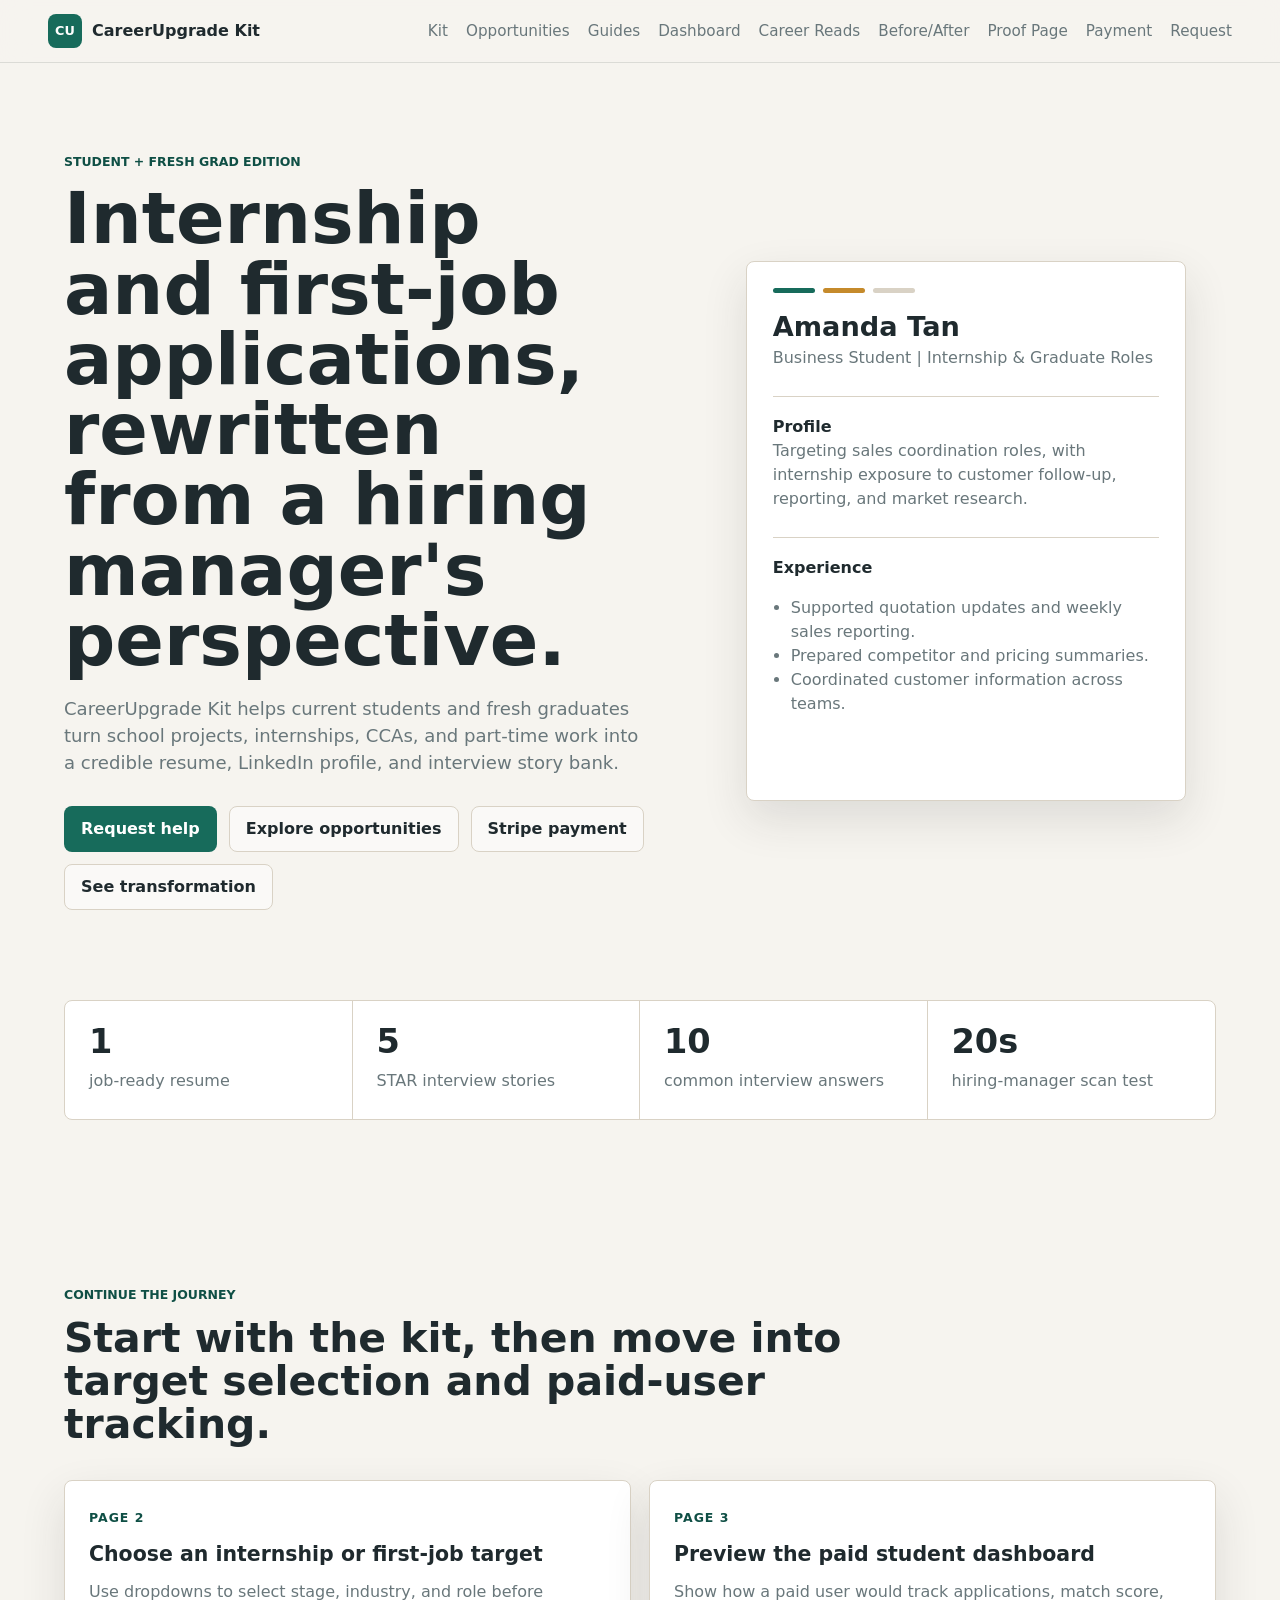
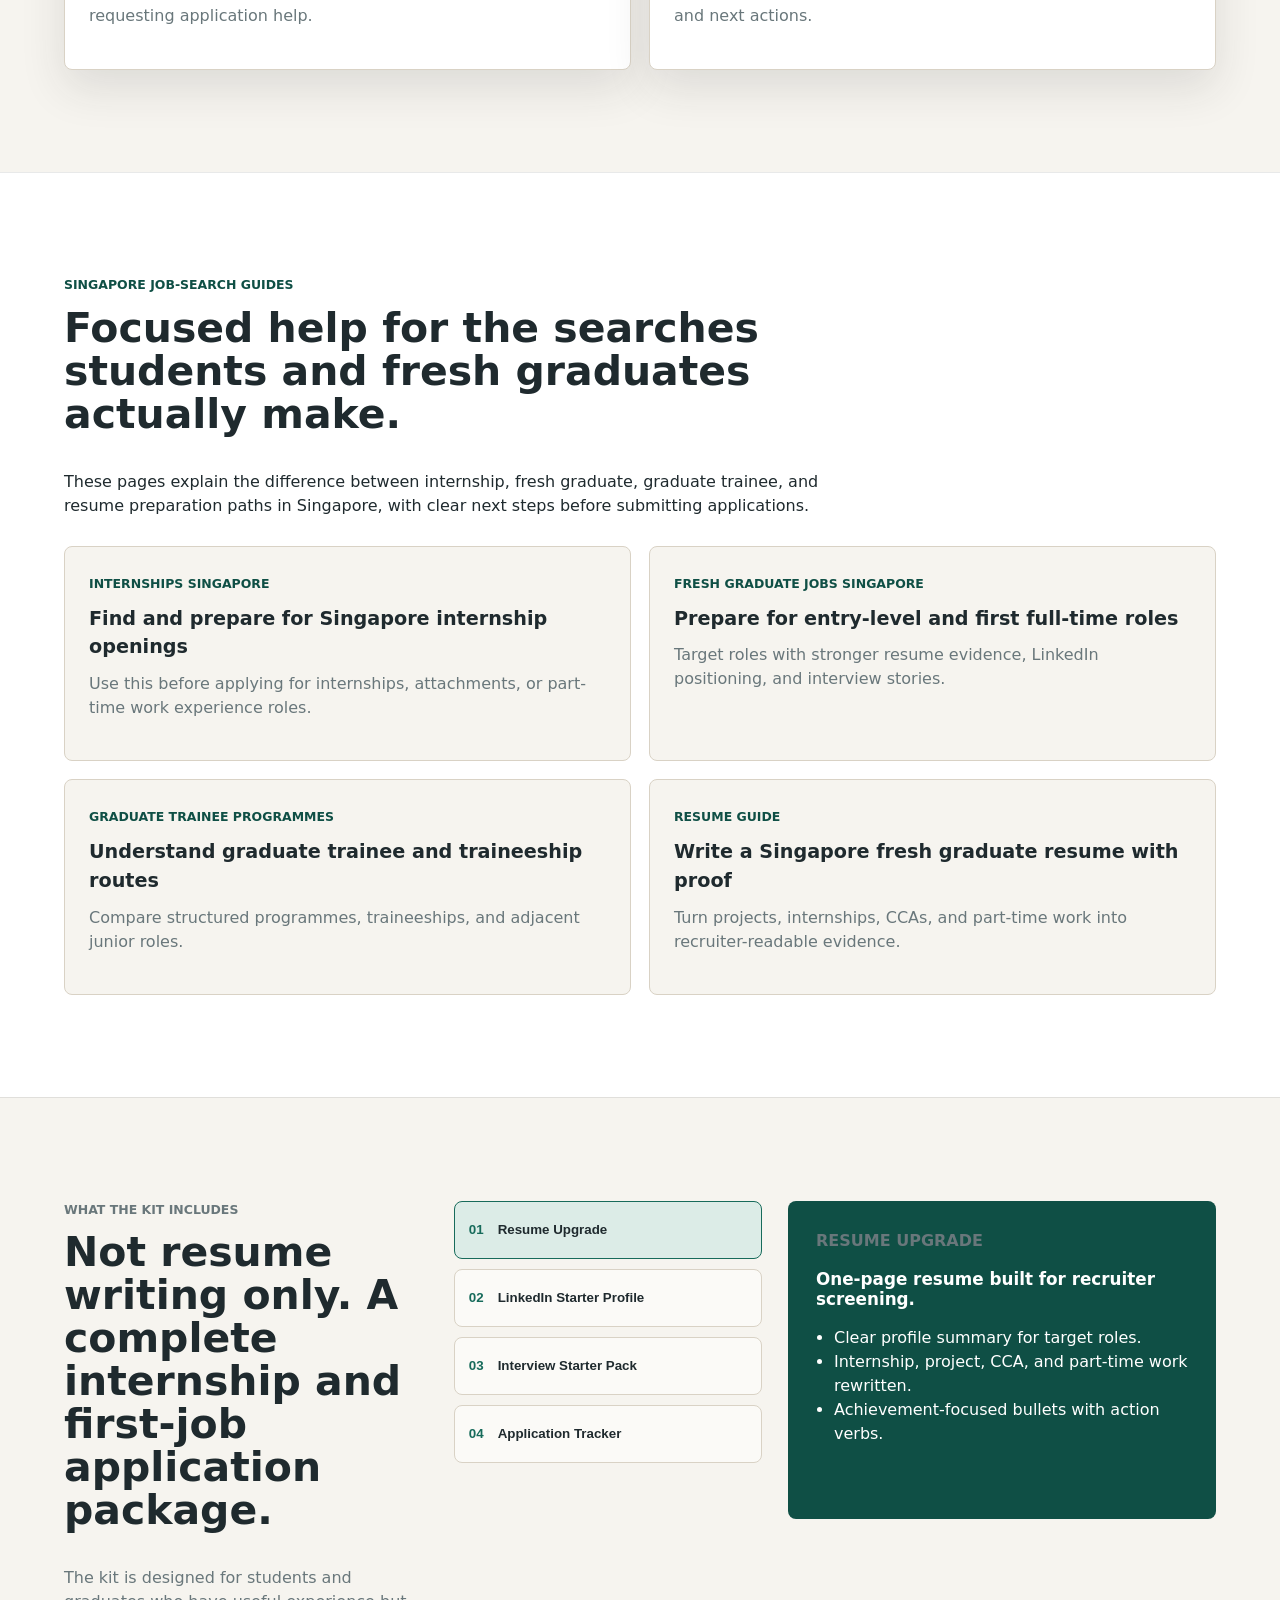
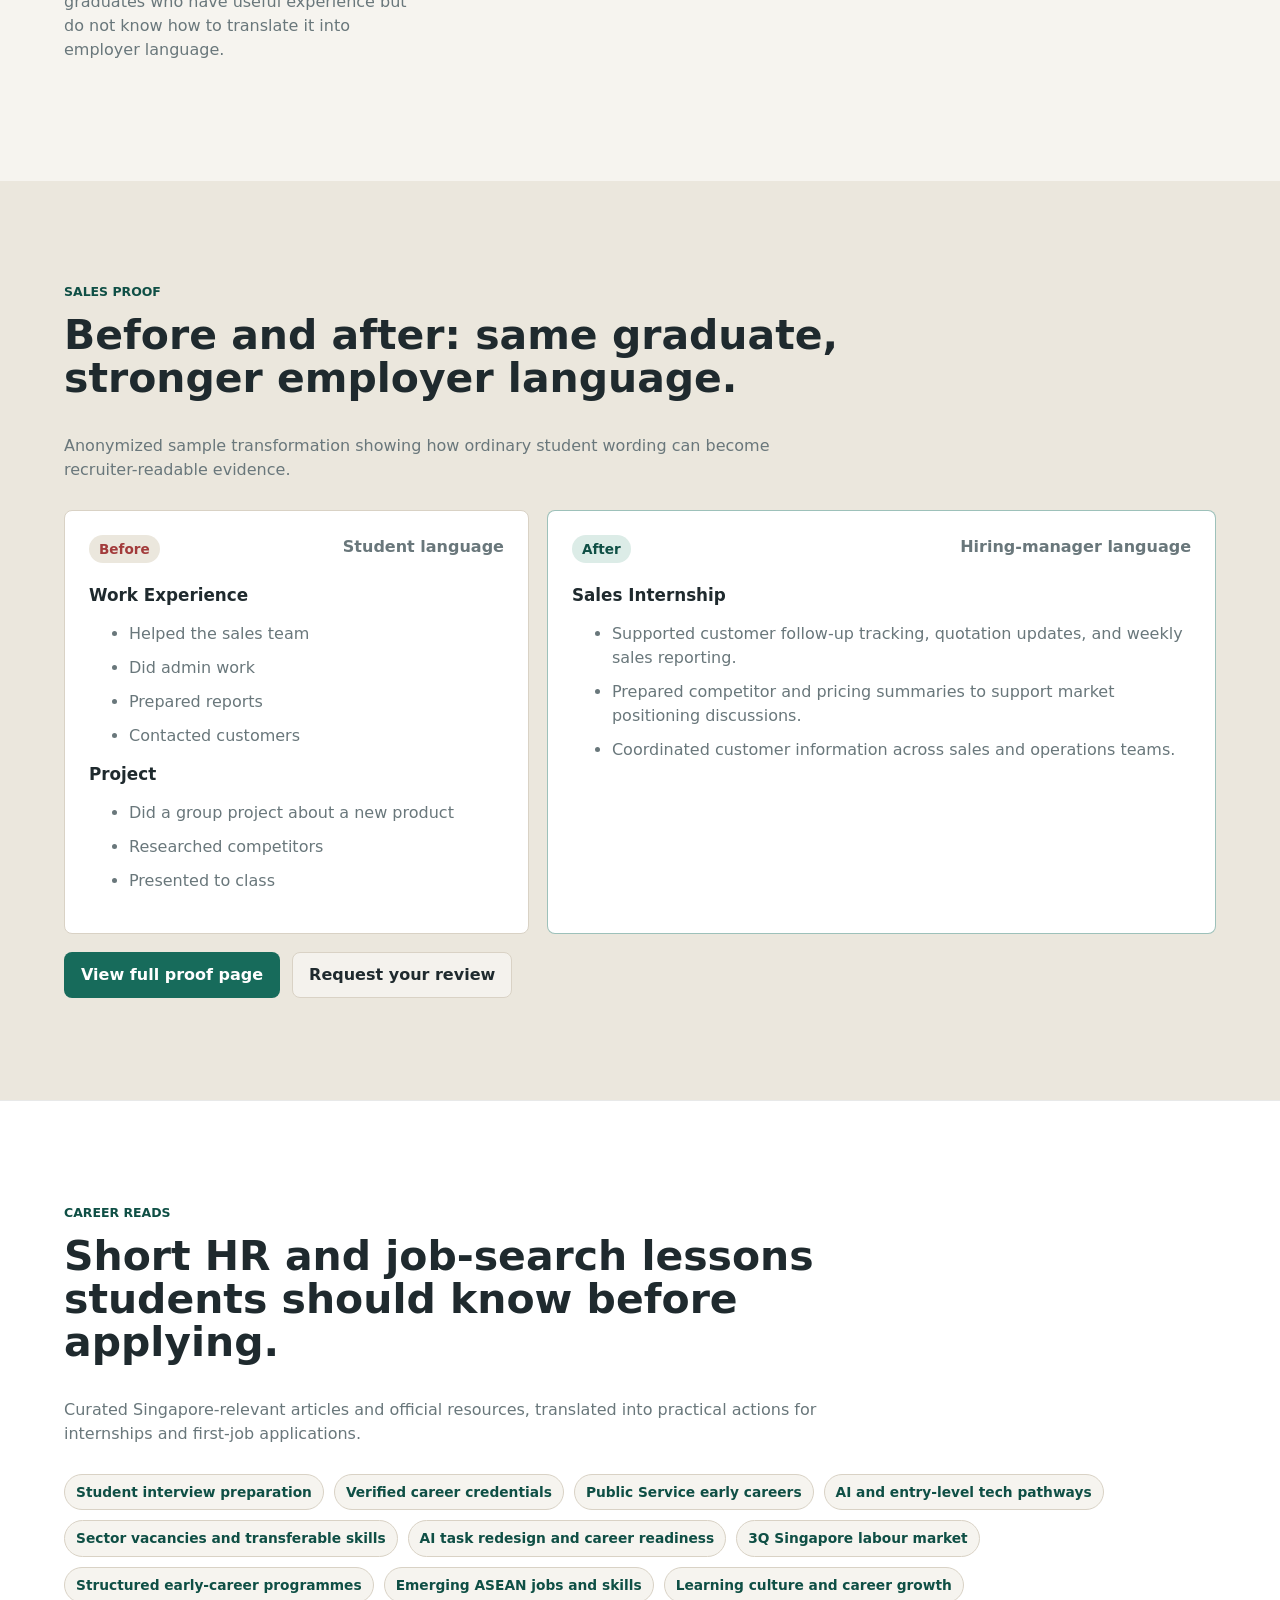
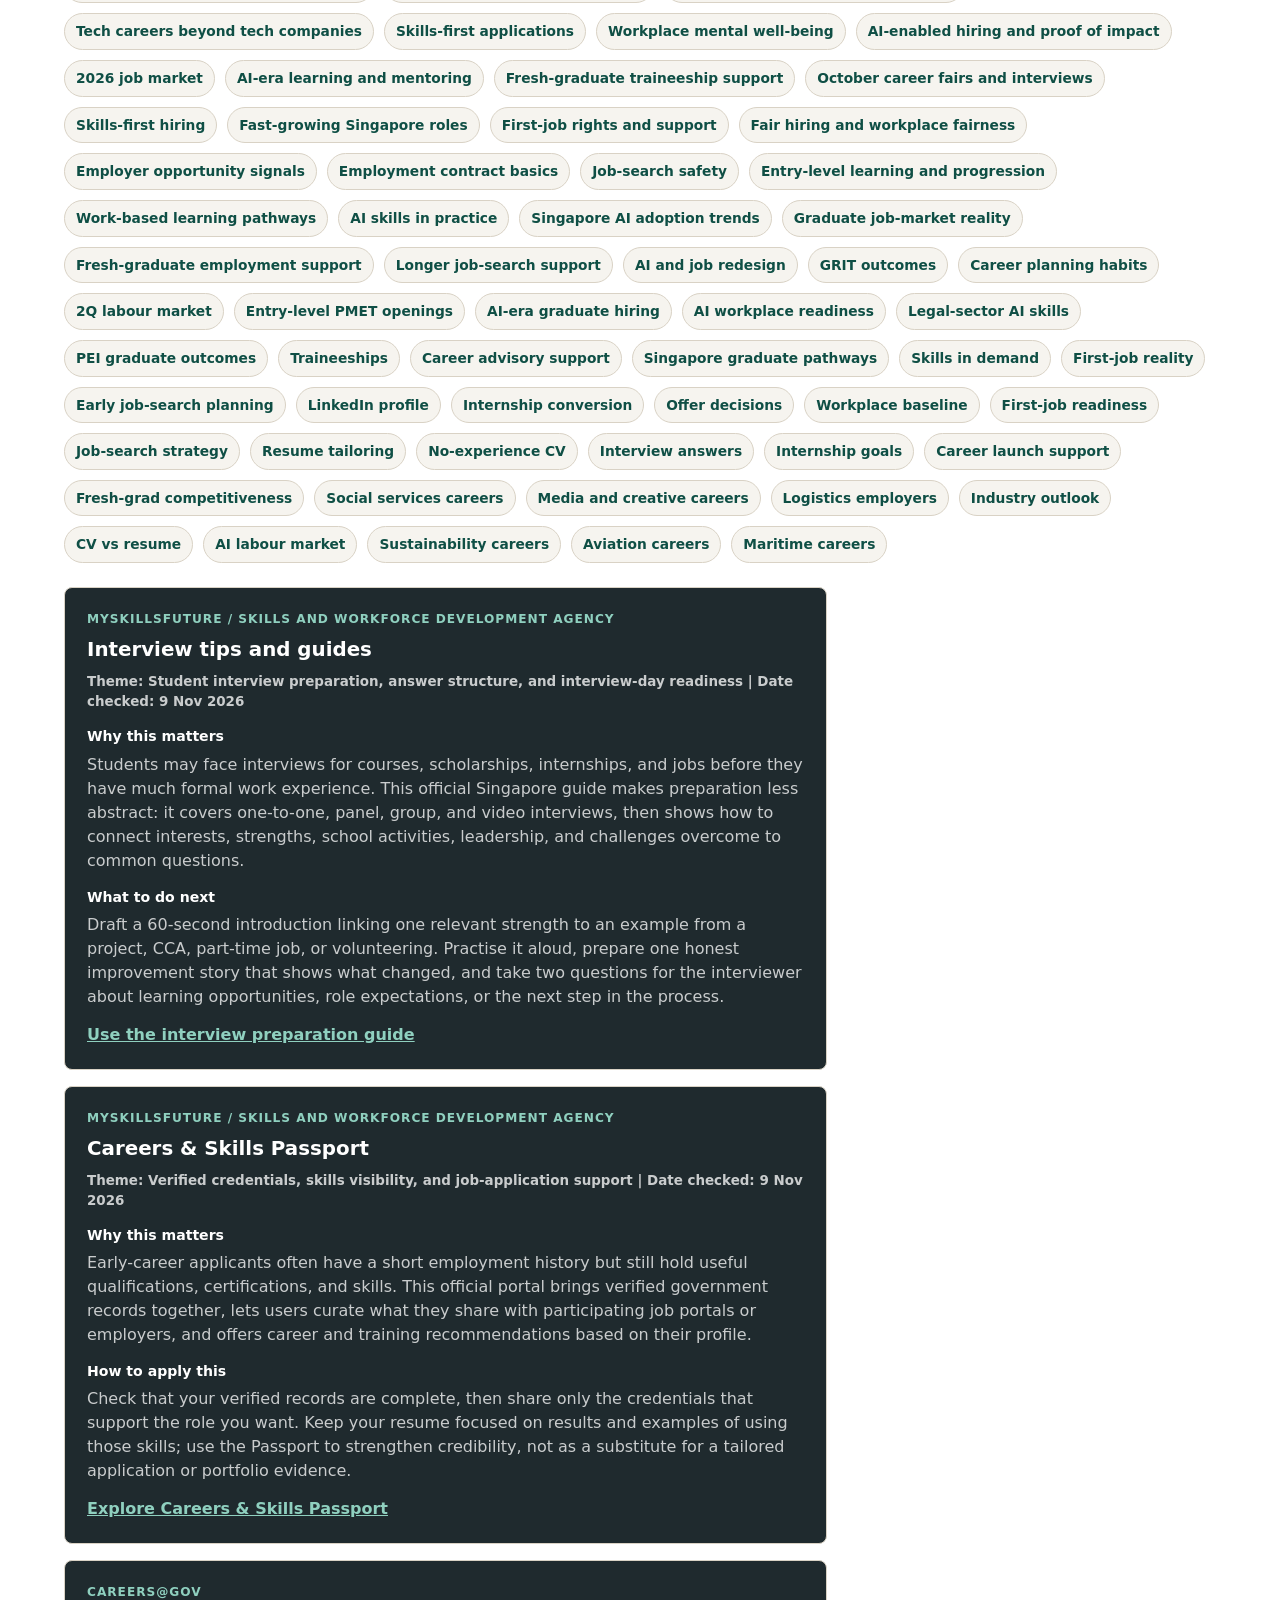
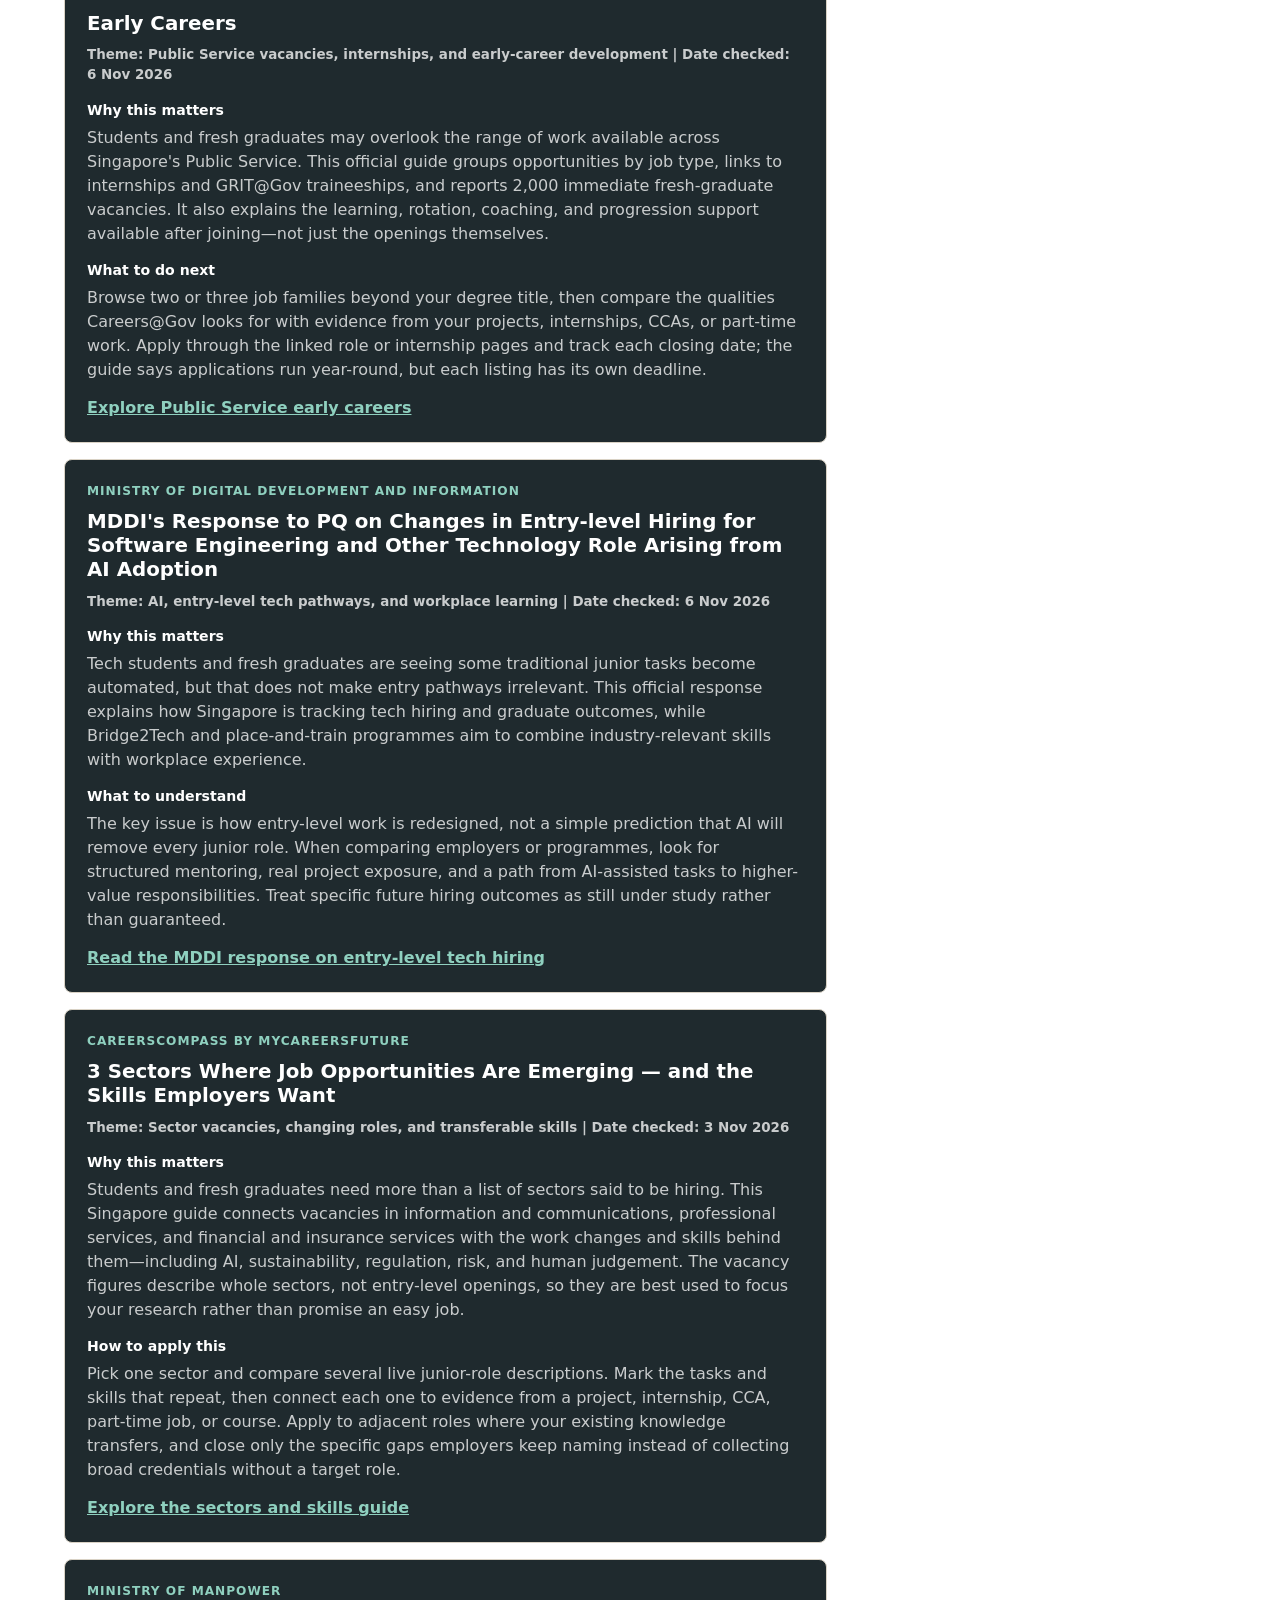
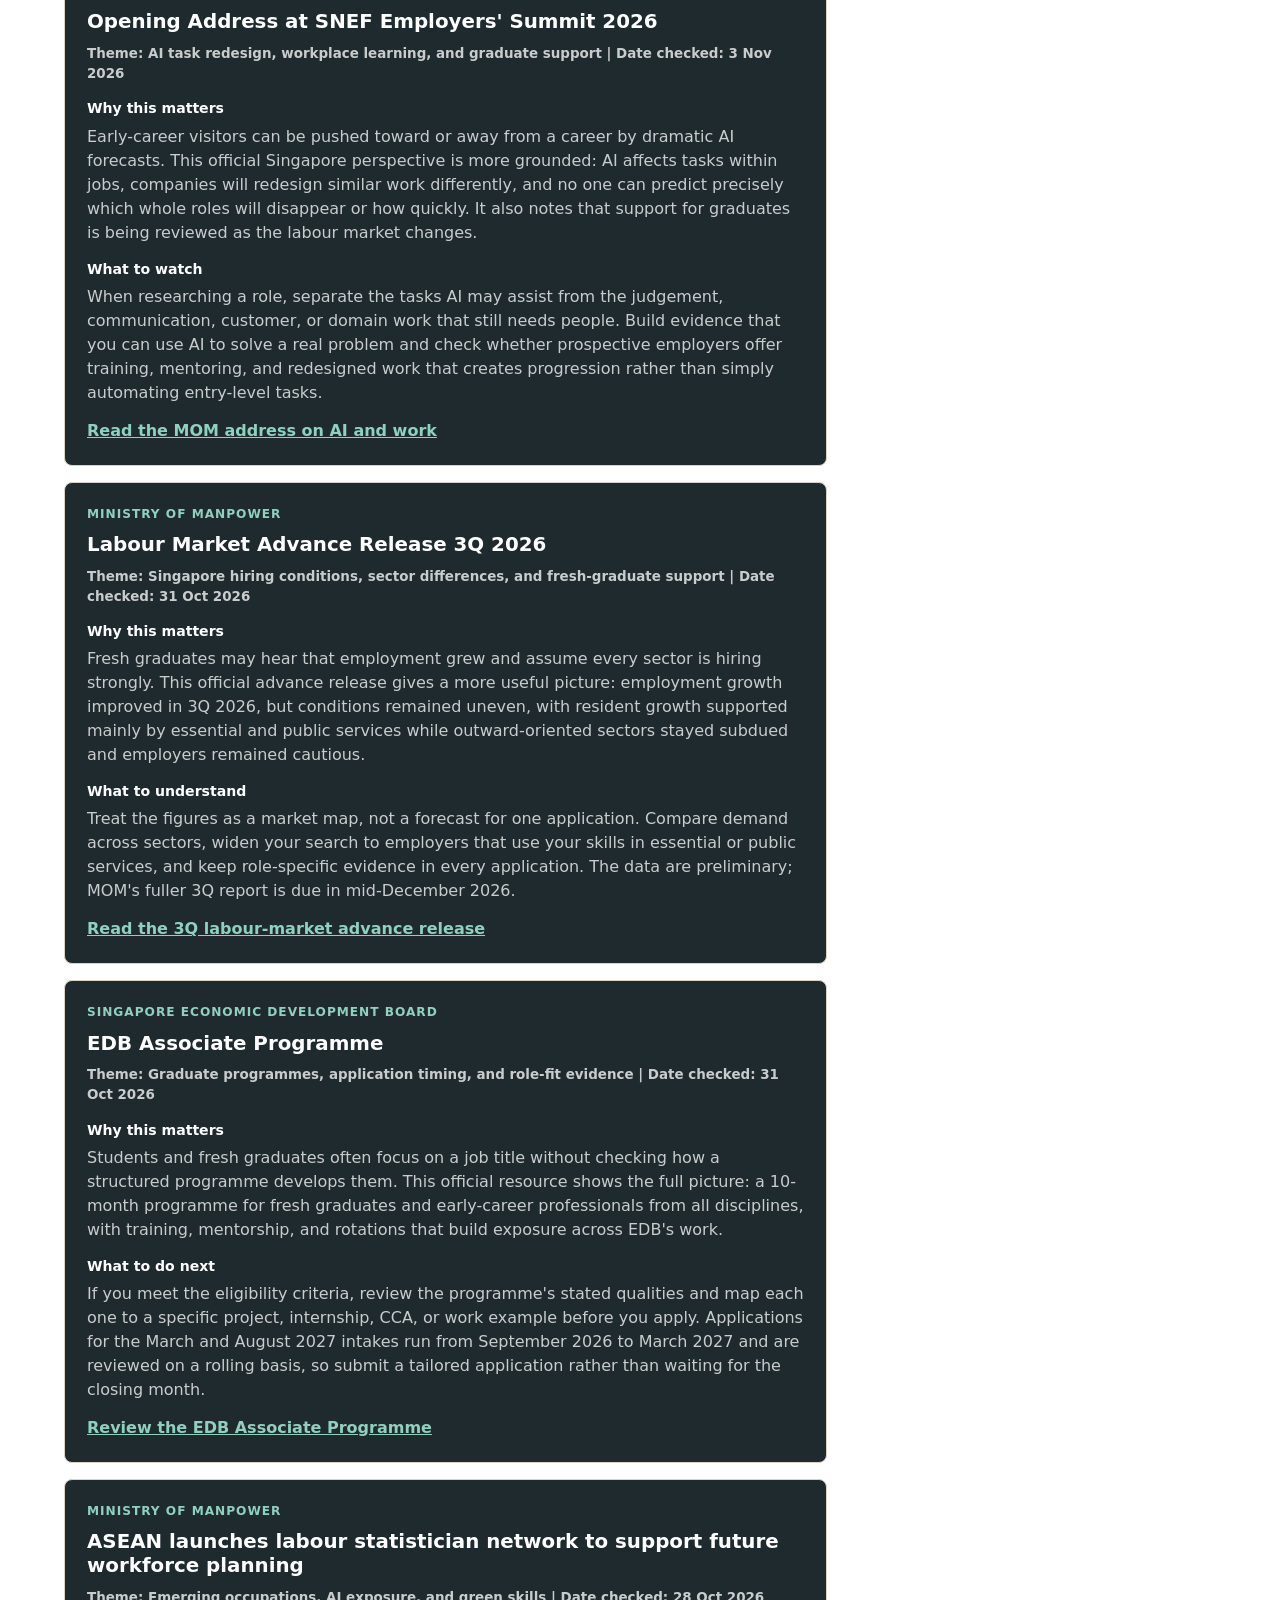
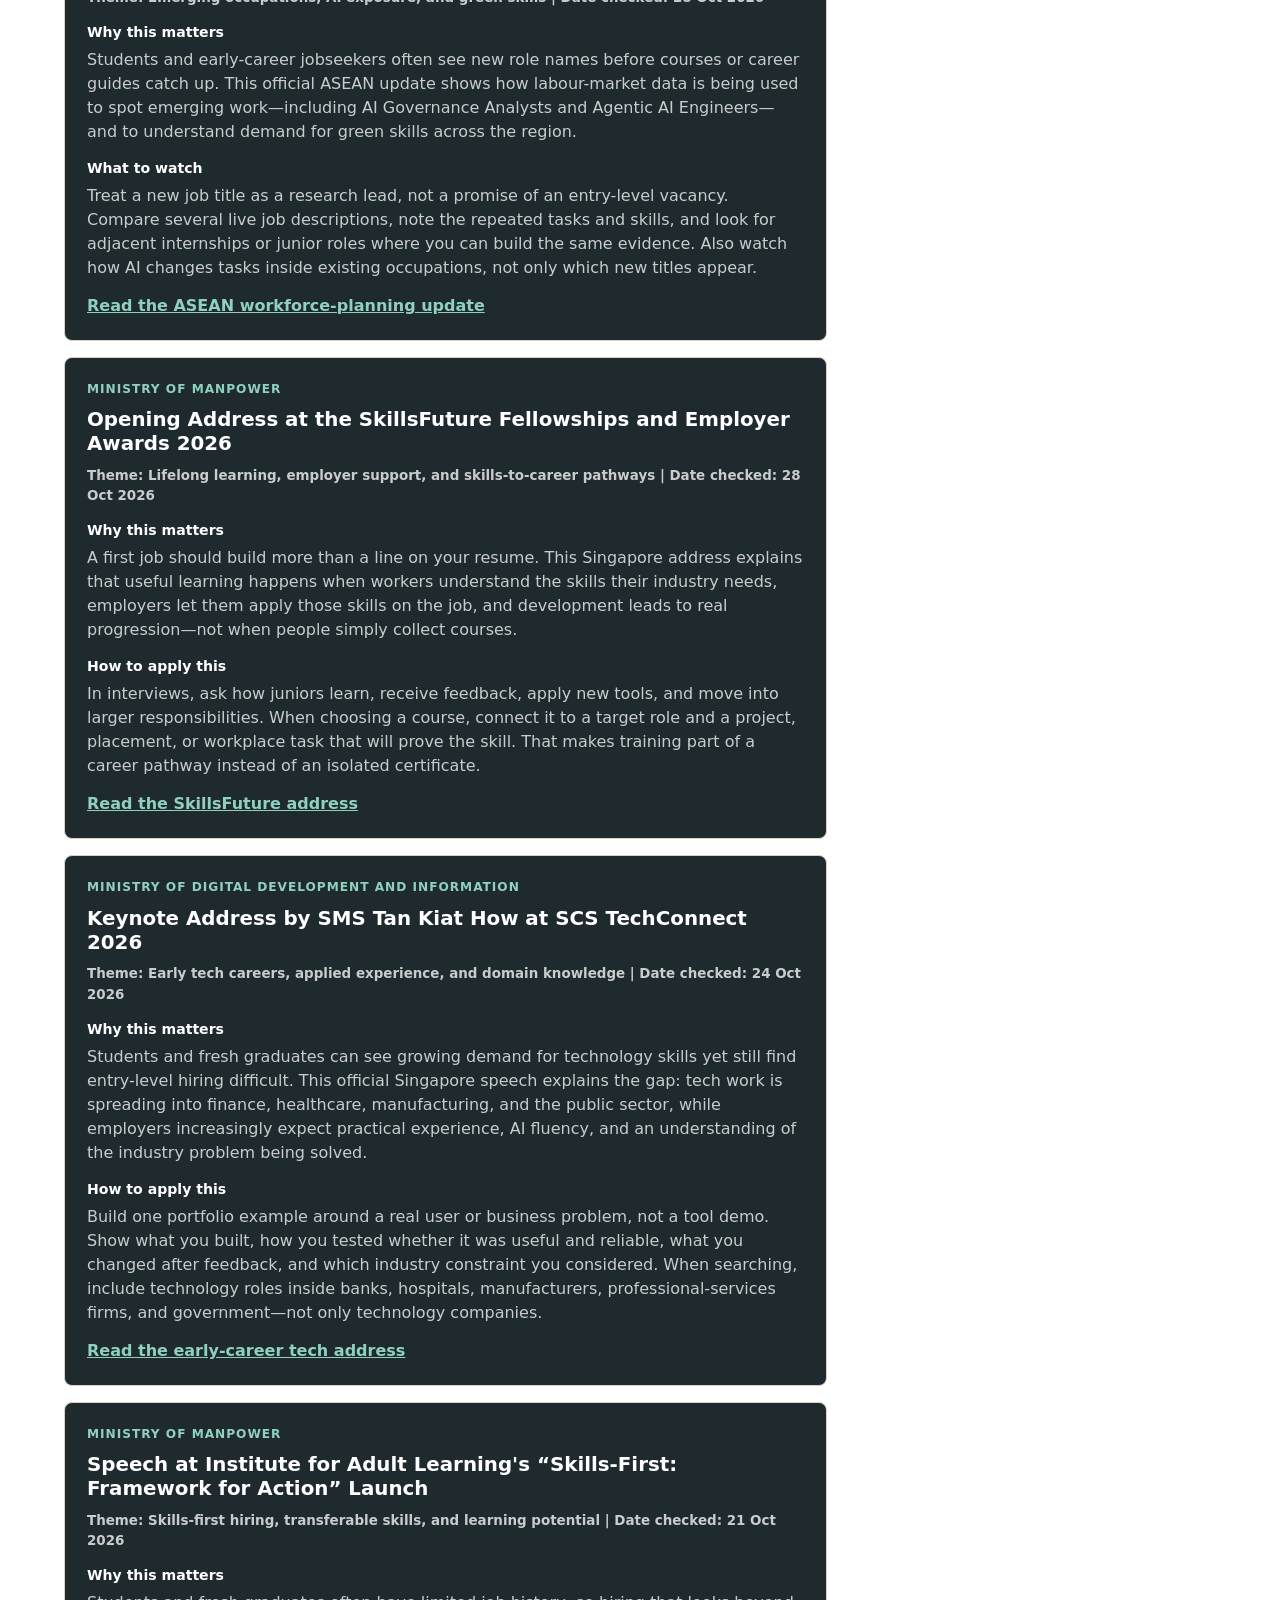
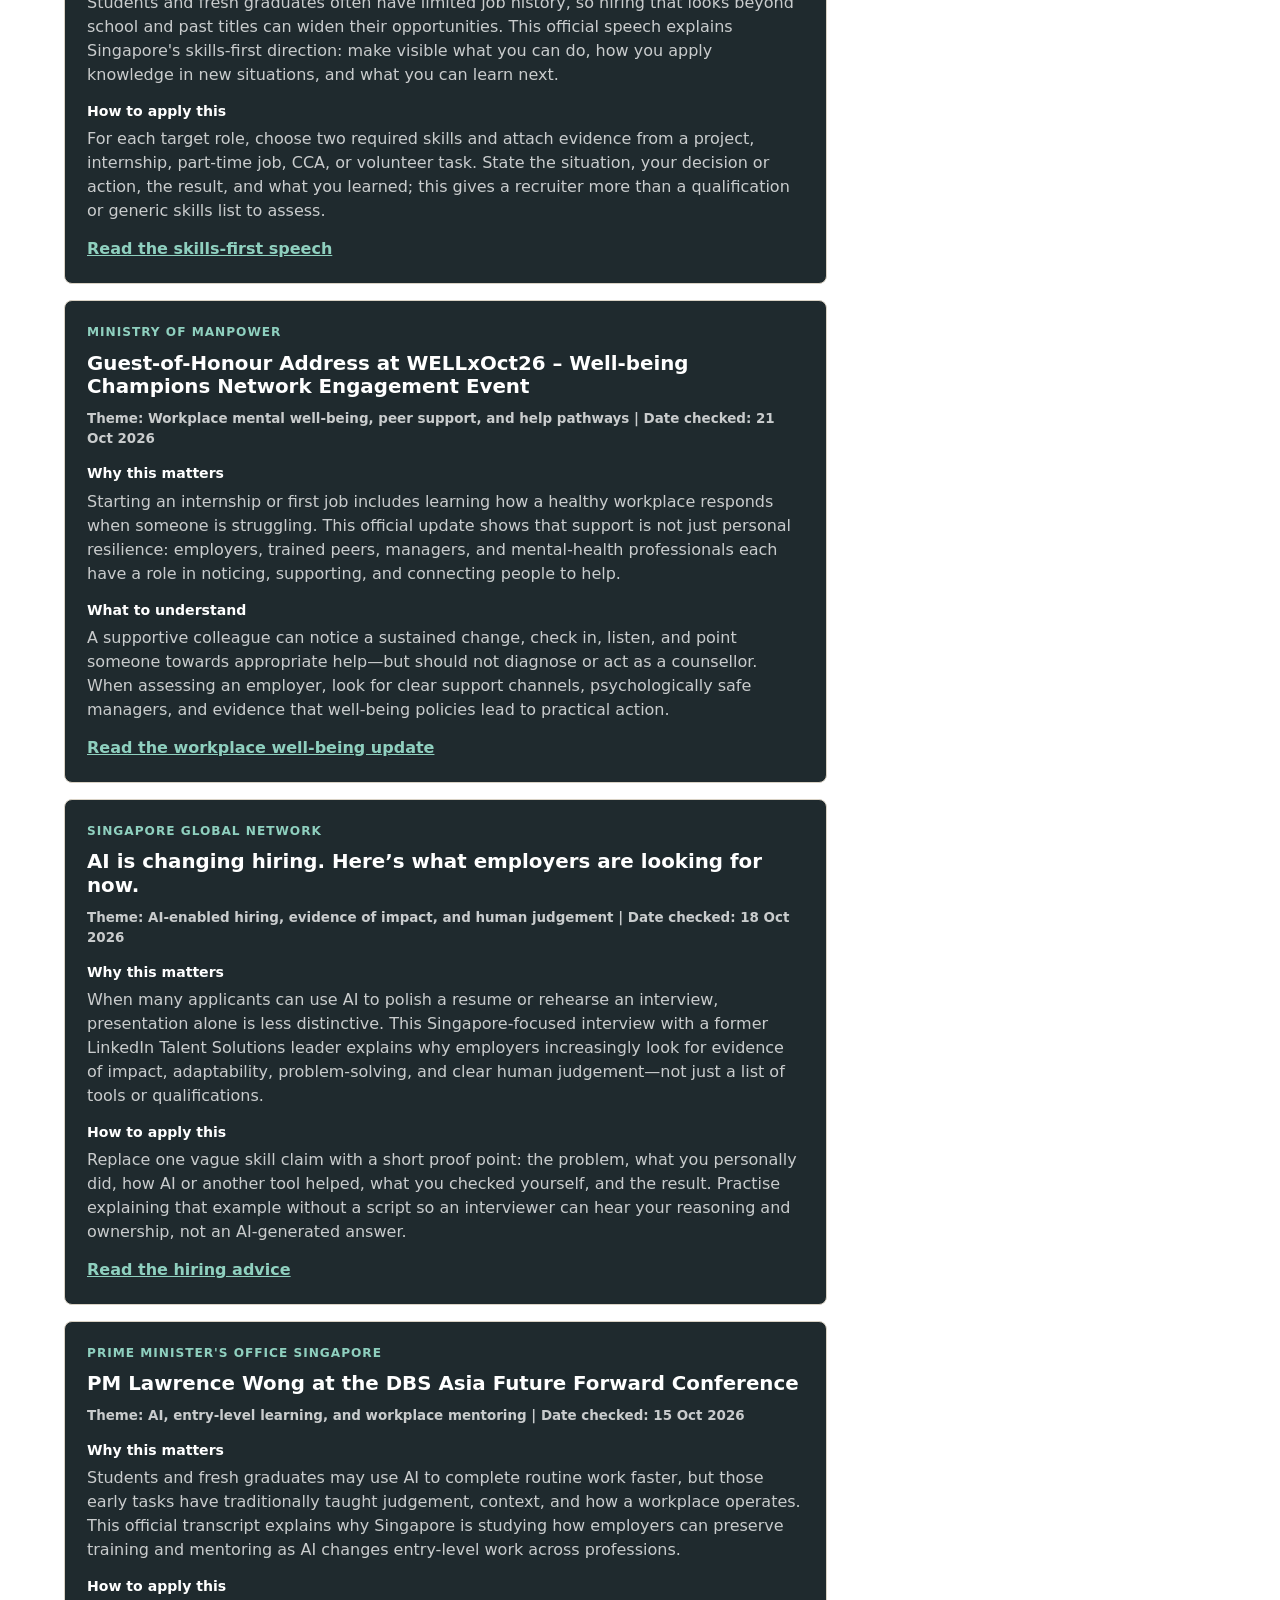
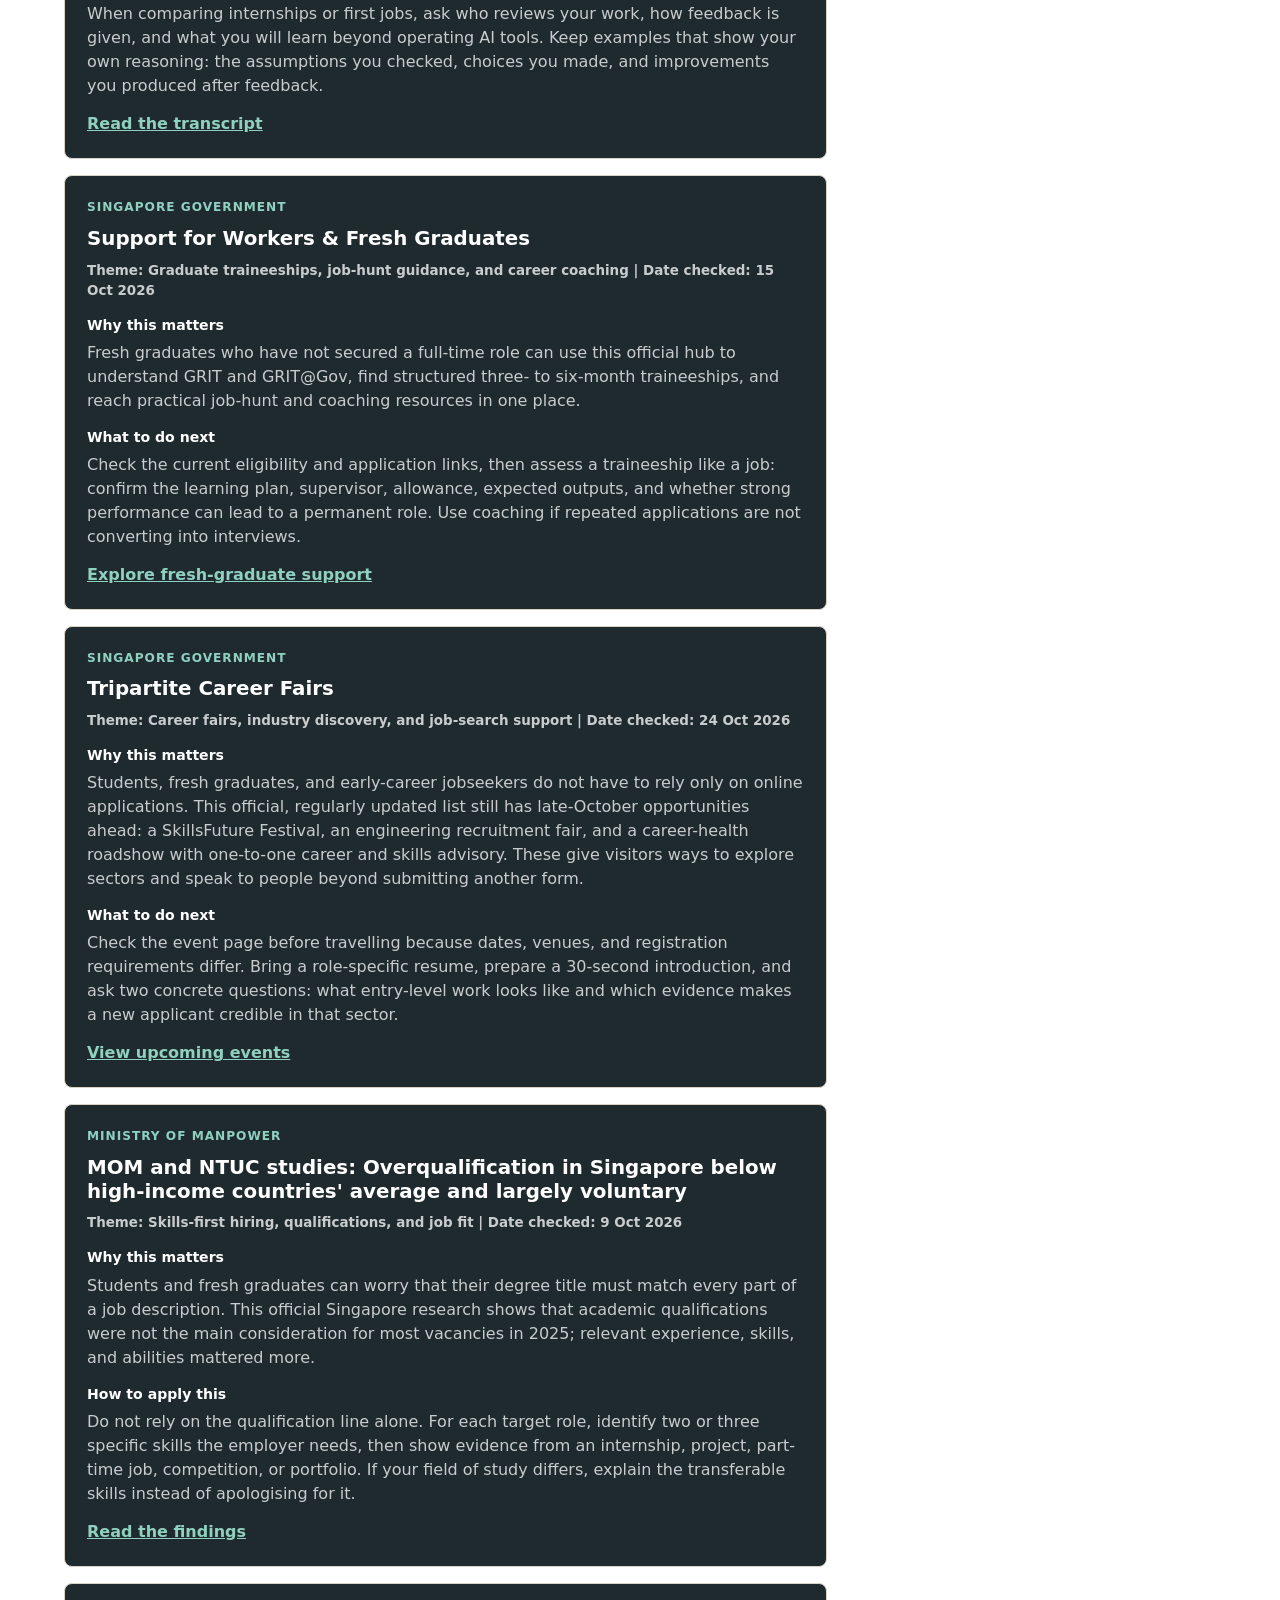
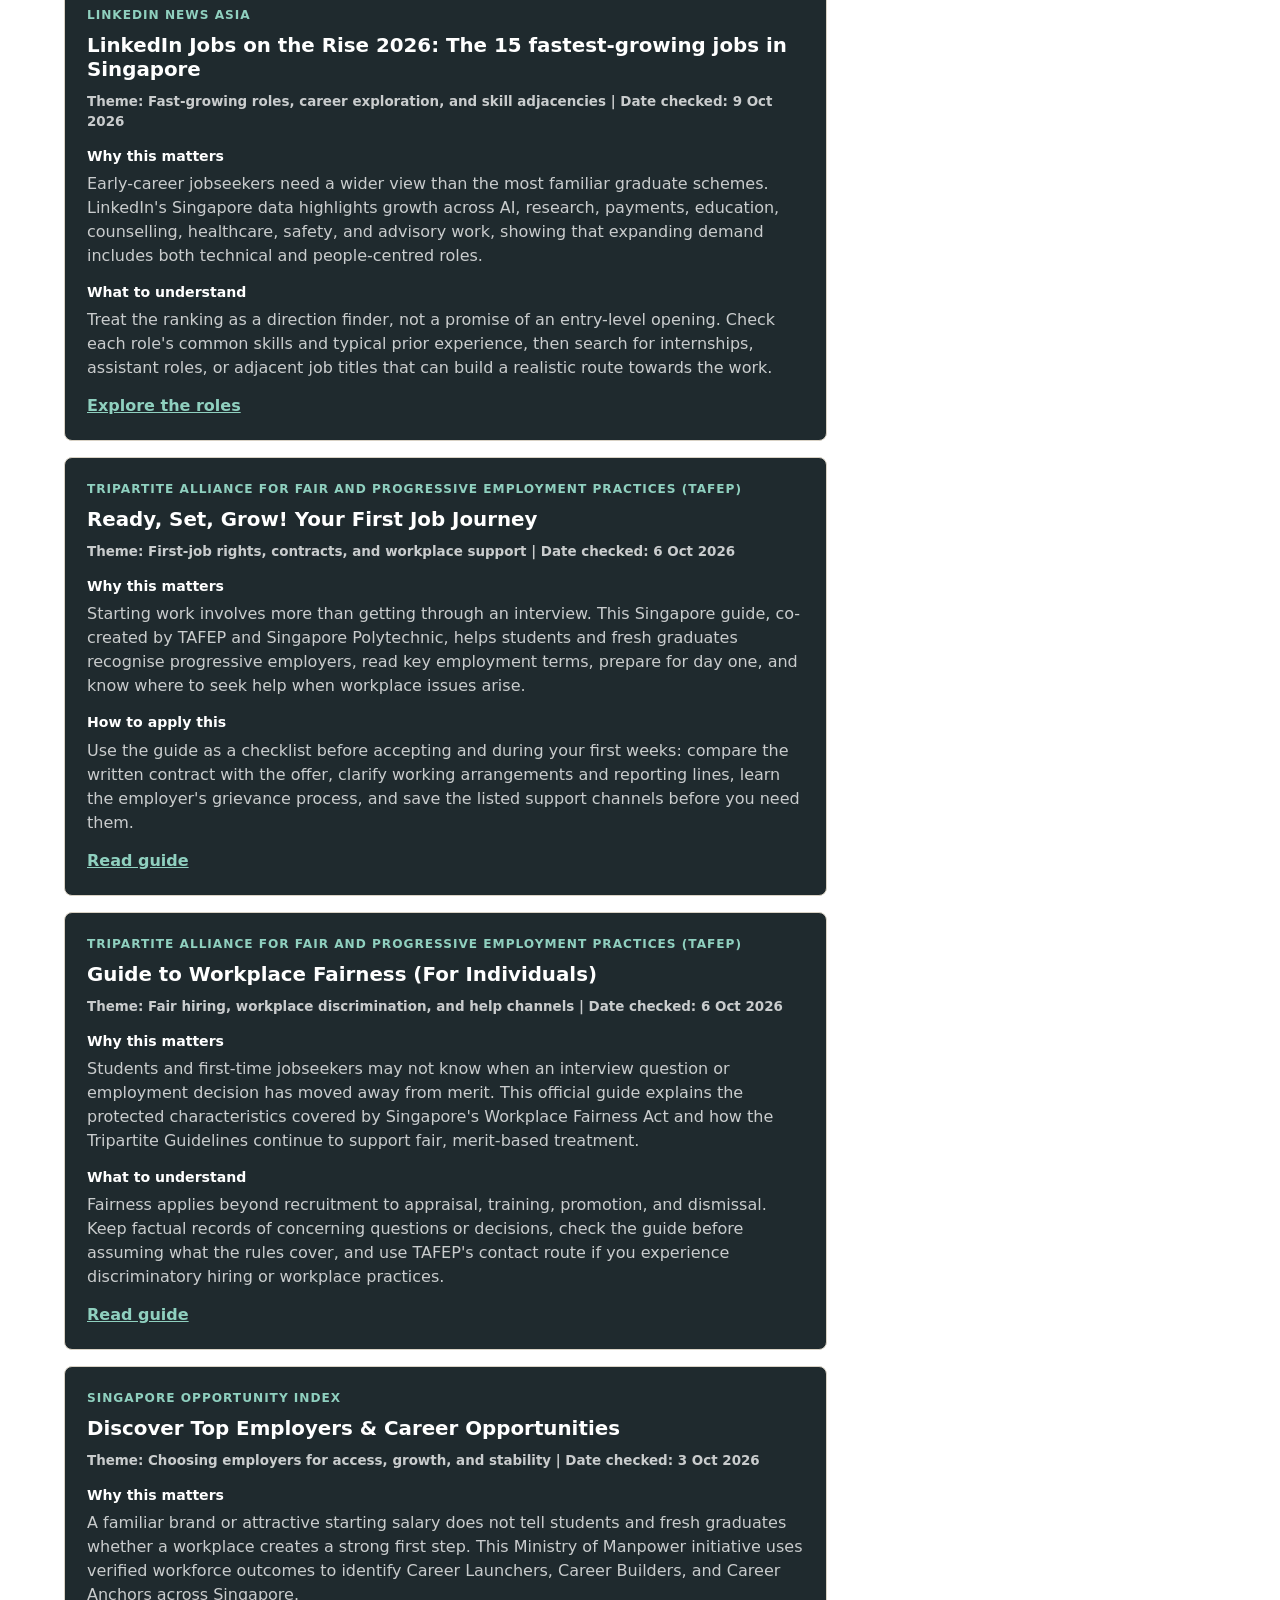
==== index.html @ 0a01cb72 "Refresh interview and verified-skills career reads" ====
<!doctype html>
<html lang="en">
  <head>
    <meta charset="utf-8" />
    <meta name="viewport" content="width=device-width, initial-scale=1" />
    <title>CareerUpgrade Kit | Singapore Internship & Fresh Graduate Application Help</title>
    <meta
      name="description"
      content="Singapore resume, LinkedIn, interview, internship, and fresh graduate job application help for students and fresh graduates, built from a hiring manager's perspective."
    />
    <link rel="canonical" href="https://careerupgradekit.com/" />
    <meta property="og:title" content="CareerUpgrade Kit | Singapore Internship & Fresh Graduate Application Help" />
    <meta property="og:description" content="Resume, LinkedIn, interview, internship, and fresh graduate job application help for Singapore students and fresh graduates." />
    <meta property="og:url" content="https://careerupgradekit.com/" />
    <meta property="og:type" content="website" />
    <meta name="twitter:card" content="summary" />
    <link rel="stylesheet" href="styles.css" />
    <script type="application/ld+json">
      {
        "@context": "https://schema.org",
        "@type": "ProfessionalService",
        "name": "CareerUpgrade Kit",
        "url": "https://careerupgradekit.com/",
        "areaServed": "Singapore",
        "description": "Resume, LinkedIn, interview, internship, and fresh graduate job application support for Singapore students and fresh graduates.",
        "offers": [
          {
            "@type": "Offer",
            "name": "Starter Career Review",
            "price": "9.90",
            "priceCurrency": "SGD"
          },
          {
            "@type": "Offer",
            "name": "Full Application Kit",
            "price": "19.90",
            "priceCurrency": "SGD"
          }
        ]
      }
    </script>
    <!-- Cloudflare Web Analytics -->
    <script
      defer
      src="https://static.cloudflareinsights.com/beacon.min.js"
      data-cf-beacon='{"token":"2de877d6c8a046c39613f50fc677ae10"}'
    ></script>
  </head>
  <body>
    <header class="topbar">
      <a class="brand" href="#top" aria-label="CareerUpgrade Kit home">
        <span class="brand-mark">CU</span>
        <span>CareerUpgrade Kit</span>
      </a>
      <button class="nav-toggle" type="button" aria-expanded="false" aria-controls="site-nav">
        <span class="nav-toggle-lines" aria-hidden="true"></span>
        <span class="nav-toggle-label">Menu</span>
      </button>
      <nav class="nav" id="site-nav" aria-label="Main navigation">
        <a href="#kit">Kit</a>
        <a href="opportunities.html">Opportunities</a>
        <a href="#seo-guides">Guides</a>
        <a href="dashboard.html">Dashboard</a>
        <a href="#career-reads">Career Reads</a>
        <a href="#proof">Before/After</a>
        <a href="proof.html">Proof Page</a>
        <a href="payment.html">Payment</a>
        <a href="#request">Request</a>
      </nav>
    </header>

    <main id="top">
      <section class="hero">
        <div class="hero-copy">
          <p class="eyebrow">Student + Fresh Grad Edition</p>
          <h1>Internship and first-job applications, rewritten from a hiring manager's perspective.</h1>
          <p class="hero-text">
            CareerUpgrade Kit helps current students and fresh graduates turn school
            projects, internships, CCAs, and part-time work into a credible resume,
            LinkedIn profile, and interview story bank.
          </p>
          <div class="hero-actions">
            <a class="button primary" href="#request">Request help</a>
            <a class="button secondary" href="opportunities.html">Explore opportunities</a>
            <a class="button secondary" href="payment.html">Stripe payment</a>
            <a class="button secondary" href="proof.html">See transformation</a>
          </div>
        </div>

        <aside class="resume-preview" aria-label="Resume preview">
          <div class="paper">
            <div class="paper-header">
              <span></span>
              <span></span>
              <span></span>
            </div>
            <h2>Amanda Tan</h2>
            <p class="muted">Business Student | Internship & Graduate Roles</p>
            <div class="paper-section">
              <strong>Profile</strong>
              <p>
                Targeting sales coordination roles, with internship exposure to
                customer follow-up, reporting, and market research.
              </p>
            </div>
            <div class="paper-section">
              <strong>Experience</strong>
              <ul>
                <li>Supported quotation updates and weekly sales reporting.</li>
                <li>Prepared competitor and pricing summaries.</li>
                <li>Coordinated customer information across teams.</li>
              </ul>
            </div>
          </div>
        </aside>
      </section>

      <section class="band">
        <div class="metrics" aria-label="Product highlights">
          <div>
            <strong>1</strong>
            <span>job-ready resume</span>
          </div>
          <div>
            <strong>5</strong>
            <span>STAR interview stories</span>
          </div>
          <div>
            <strong>10</strong>
            <span>common interview answers</span>
          </div>
          <div>
            <strong>20s</strong>
            <span>hiring-manager scan test</span>
          </div>
        </div>
      </section>

      <section class="section journey-links" aria-label="CareerUpgrade Kit page flow">
        <div class="section-heading">
          <p class="eyebrow">Continue the journey</p>
          <h2>Start with the kit, then move into target selection and paid-user tracking.</h2>
        </div>
        <div class="journey-grid">
          <a class="journey-card" href="opportunities.html">
            <span>Page 2</span>
            <strong>Choose an internship or first-job target</strong>
            <p>Use dropdowns to select stage, industry, and role before requesting application help.</p>
          </a>
          <a class="journey-card" href="dashboard.html">
            <span>Page 3</span>
            <strong>Preview the paid student dashboard</strong>
            <p>Show how a paid user would track applications, match score, and next actions.</p>
          </a>
        </div>
      </section>

      <section class="section seo-guides" id="seo-guides">
        <div class="section-heading">
          <p class="eyebrow">Singapore job-search guides</p>
          <h2>Focused help for the searches students and fresh graduates actually make.</h2>
          <p>
            These pages explain the difference between internship, fresh graduate,
            graduate trainee, and resume preparation paths in Singapore, with clear
            next steps before submitting applications.
          </p>
        </div>
        <div class="seo-guide-grid">
          <a class="seo-guide-card" href="internships-singapore.html">
            <span>Internships Singapore</span>
            <strong>Find and prepare for Singapore internship openings</strong>
            <p>Use this before applying for internships, attachments, or part-time work experience roles.</p>
          </a>
          <a class="seo-guide-card" href="fresh-graduate-jobs-singapore.html">
            <span>Fresh Graduate Jobs Singapore</span>
            <strong>Prepare for entry-level and first full-time roles</strong>
            <p>Target roles with stronger resume evidence, LinkedIn positioning, and interview stories.</p>
          </a>
          <a class="seo-guide-card" href="graduate-trainee-programmes-singapore.html">
            <span>Graduate Trainee Programmes</span>
            <strong>Understand graduate trainee and traineeship routes</strong>
            <p>Compare structured programmes, traineeships, and adjacent junior roles.</p>
          </a>
          <a class="seo-guide-card" href="resume-guide-singapore-fresh-grads.html">
            <span>Resume Guide</span>
            <strong>Write a Singapore fresh graduate resume with proof</strong>
            <p>Turn projects, internships, CCAs, and part-time work into recruiter-readable evidence.</p>
          </a>
        </div>
      </section>

      <section class="section split" id="kit">
        <div>
          <p class="eyebrow">What the kit includes</p>
          <h2>Not resume writing only. A complete internship and first-job application package.</h2>
          <p>
            The kit is designed for students and graduates who have useful experience
            but do not know how to translate it into employer language.
          </p>
        </div>
        <div class="kit-list">
          <button class="kit-item active" data-panel="resume" type="button">
            <span>01</span>
            <strong>Resume Upgrade</strong>
          </button>
          <button class="kit-item" data-panel="linkedin" type="button">
            <span>02</span>
            <strong>LinkedIn Starter Profile</strong>
          </button>
          <button class="kit-item" data-panel="interview" type="button">
            <span>03</span>
            <strong>Interview Starter Pack</strong>
          </button>
          <button class="kit-item" data-panel="tracker" type="button">
            <span>04</span>
            <strong>Application Tracker</strong>
          </button>
        </div>
        <div class="kit-panel" id="kit-panel">
          <p class="panel-label">Resume Upgrade</p>
          <h3>One-page resume built for recruiter screening.</h3>
          <ul>
            <li>Clear profile summary for target roles.</li>
            <li>Internship, project, CCA, and part-time work rewritten.</li>
            <li>Achievement-focused bullets with action verbs.</li>
          </ul>
        </div>
      </section>

      <section class="section proof" id="proof">
        <div class="section-heading">
          <p class="eyebrow">Sales proof</p>
          <h2>Before and after: same graduate, stronger employer language.</h2>
          <p>
            Anonymized sample transformation showing how ordinary student wording
            can become recruiter-readable evidence.
          </p>
        </div>
        <div class="comparison">
          <article class="sample before">
            <div class="sample-top">
              <span>Before</span>
              <strong>Student language</strong>
            </div>
            <h3>Work Experience</h3>
            <ul>
              <li>Helped the sales team</li>
              <li>Did admin work</li>
              <li>Prepared reports</li>
              <li>Contacted customers</li>
            </ul>
            <h3>Project</h3>
            <ul>
              <li>Did a group project about a new product</li>
              <li>Researched competitors</li>
              <li>Presented to class</li>
            </ul>
          </article>

          <article class="sample after">
            <div class="sample-top">
              <span>After</span>
              <strong>Hiring-manager language</strong>
            </div>
            <h3>Sales Internship</h3>
            <ul>
              <li>
                Supported customer follow-up tracking, quotation updates, and weekly
                sales reporting.
              </li>
              <li>
                Prepared competitor and pricing summaries to support market
                positioning discussions.
              </li>
              <li>
                Coordinated customer information across sales and operations teams.
              </li>
            </ul>
          </article>
        </div>
        <div class="inline-actions">
          <a class="button primary" href="proof.html">View full proof page</a>
          <a class="button secondary" href="#request">Request your review</a>
        </div>
      </section>

      <section class="section career-reads" id="career-reads">
        <div class="section-heading">
          <p class="eyebrow">Career reads</p>
          <h2>Short HR and job-search lessons students should know before applying.</h2>
          <p>
            Curated Singapore-relevant articles and official resources, translated into
            practical actions for internships and first-job applications.
          </p>
        </div>
        <div class="insight-strip" aria-label="Career reading focus areas">
          <span>Student interview preparation</span>
          <span>Verified career credentials</span>
          <span>Public Service early careers</span>
          <span>AI and entry-level tech pathways</span>
          <span>Sector vacancies and transferable skills</span>
          <span>AI task redesign and career readiness</span>
          <span>3Q Singapore labour market</span>
          <span>Structured early-career programmes</span>
          <span>Emerging ASEAN jobs and skills</span>
          <span>Learning culture and career growth</span>
          <span>Tech careers beyond tech companies</span>
          <span>Skills-first applications</span>
          <span>Workplace mental well-being</span>
          <span>AI-enabled hiring and proof of impact</span>
          <span>2026 job market</span>
          <span>AI-era learning and mentoring</span>
          <span>Fresh-graduate traineeship support</span>
          <span>October career fairs and interviews</span>
          <span>Skills-first hiring</span>
          <span>Fast-growing Singapore roles</span>
          <span>First-job rights and support</span>
          <span>Fair hiring and workplace fairness</span>
          <span>Employer opportunity signals</span>
          <span>Employment contract basics</span>
          <span>Job-search safety</span>
          <span>Entry-level learning and progression</span>
          <span>Work-based learning pathways</span>
          <span>AI skills in practice</span>
          <span>Singapore AI adoption trends</span>
          <span>Graduate job-market reality</span>
          <span>Fresh-graduate employment support</span>
          <span>Longer job-search support</span>
          <span>AI and job redesign</span>
          <span>GRIT outcomes</span>
          <span>Career planning habits</span>
          <span>2Q labour market</span>
          <span>Entry-level PMET openings</span>
          <span>AI-era graduate hiring</span>
          <span>AI workplace readiness</span>
          <span>Legal-sector AI skills</span>
          <span>PEI graduate outcomes</span>
          <span>Traineeships</span>
          <span>Career advisory support</span>
          <span>Singapore graduate pathways</span>
          <span>Skills in demand</span>
          <span>First-job reality</span>
          <span>Early job-search planning</span>
          <span>LinkedIn profile</span>
          <span>Internship conversion</span>
          <span>Offer decisions</span>
          <span>Workplace baseline</span>
          <span>First-job readiness</span>
          <span>Job-search strategy</span>
          <span>Resume tailoring</span>
          <span>No-experience CV</span>
          <span>Interview answers</span>
          <span>Internship goals</span>
          <span>Career launch support</span>
          <span>Fresh-grad competitiveness</span>
          <span>Social services careers</span>
          <span>Media and creative careers</span>
          <span>Logistics employers</span>
          <span>Industry outlook</span>
          <span>CV vs resume</span>
          <span>AI labour market</span>
          <span>Sustainability careers</span>
          <span>Aviation careers</span>
          <span>Maritime careers</span>
        </div>
        <div class="article-grid">
          <article class="article-card featured">
            <span class="article-source">MySkillsFuture / Skills and Workforce Development Agency</span>
            <h3>Interview tips and guides</h3>
            <p class="article-meta">Theme: Student interview preparation, answer structure, and interview-day readiness | Date checked: 9 Nov 2026</p>
            <div class="article-note">
              <strong>Why this matters</strong>
              <p>
                Students may face interviews for courses, scholarships, internships, and jobs
                before they have much formal work experience. This official Singapore guide makes
                preparation less abstract: it covers one-to-one, panel, group, and video interviews,
                then shows how to connect interests, strengths, school activities, leadership, and
                challenges overcome to common questions.
              </p>
            </div>
            <div class="article-note">
              <strong>What to do next</strong>
              <p>
                Draft a 60-second introduction linking one relevant strength to an example from a
                project, CCA, part-time job, or volunteering. Practise it aloud, prepare one honest
                improvement story that shows what changed, and take two questions for the interviewer
                about learning opportunities, role expectations, or the next step in the process.
              </p>
            </div>
            <a class="text-button" href="https://www.myskillsfuture.gov.sg/content/student/en/secondary-v2/plan-your-journey/prepare-for-post-secondary-education/interview-tips-and-guides.html" target="_blank" rel="noopener">Use the interview preparation guide</a>
          </article>
          <article class="article-card featured">
            <span class="article-source">MySkillsFuture / Skills and Workforce Development Agency</span>
            <h3>Careers &amp; Skills Passport</h3>
            <p class="article-meta">Theme: Verified credentials, skills visibility, and job-application support | Date checked: 9 Nov 2026</p>
            <div class="article-note">
              <strong>Why this matters</strong>
              <p>
                Early-career applicants often have a short employment history but still hold useful
                qualifications, certifications, and skills. This official portal brings verified
                government records together, lets users curate what they share with participating job
                portals or employers, and offers career and training recommendations based on their
                profile.
              </p>
            </div>
            <div class="article-note">
              <strong>How to apply this</strong>
              <p>
                Check that your verified records are complete, then share only the credentials that
                support the role you want. Keep your resume focused on results and examples of using
                those skills; use the Passport to strengthen credibility, not as a substitute for a
                tailored application or portfolio evidence.
              </p>
            </div>
            <a class="text-button" href="https://www.myskillsfuture.gov.sg/csp" target="_blank" rel="noopener">Explore Careers &amp; Skills Passport</a>
          </article>
          <article class="article-card featured">
            <span class="article-source">Careers@Gov</span>
            <h3>Early Careers</h3>
            <p class="article-meta">Theme: Public Service vacancies, internships, and early-career development | Date checked: 6 Nov 2026</p>
            <div class="article-note">
              <strong>Why this matters</strong>
              <p>
                Students and fresh graduates may overlook the range of work available across
                Singapore's Public Service. This official guide groups opportunities by job type,
                links to internships and GRIT@Gov traineeships, and reports 2,000 immediate
                fresh-graduate vacancies. It also explains the learning, rotation, coaching, and
                progression support available after joining—not just the openings themselves.
              </p>
            </div>
            <div class="article-note">
              <strong>What to do next</strong>
              <p>
                Browse two or three job families beyond your degree title, then compare the
                qualities Careers@Gov looks for with evidence from your projects, internships,
                CCAs, or part-time work. Apply through the linked role or internship pages and
                track each closing date; the guide says applications run year-round, but each
                listing has its own deadline.
              </p>
            </div>
            <a class="text-button" href="https://www.careers.gov.sg/join-us/early-careers/" target="_blank" rel="noopener">Explore Public Service early careers</a>
          </article>
          <article class="article-card featured">
            <span class="article-source">Ministry of Digital Development and Information</span>
            <h3>MDDI's Response to PQ on Changes in Entry-level Hiring for Software Engineering and Other Technology Role Arising from AI Adoption</h3>
            <p class="article-meta">Theme: AI, entry-level tech pathways, and workplace learning | Date checked: 6 Nov 2026</p>
            <div class="article-note">
              <strong>Why this matters</strong>
              <p>
                Tech students and fresh graduates are seeing some traditional junior tasks become
                automated, but that does not make entry pathways irrelevant. This official response
                explains how Singapore is tracking tech hiring and graduate outcomes, while
                Bridge2Tech and place-and-train programmes aim to combine industry-relevant skills
                with workplace experience.
              </p>
            </div>
            <div class="article-note">
              <strong>What to understand</strong>
              <p>
                The key issue is how entry-level work is redesigned, not a simple prediction that
                AI will remove every junior role. When comparing employers or programmes, look for
                structured mentoring, real project exposure, and a path from AI-assisted tasks to
                higher-value responsibilities. Treat specific future hiring outcomes as still under
                study rather than guaranteed.
              </p>
            </div>
            <a class="text-button" href="https://www.mddi.gov.sg/newsroom/mddi-s-response-to-pq-on-changes-in-entry-level-hiring-for-software-engineering-and-other-technology-role-arising-from-ai-adoption/" target="_blank" rel="noopener">Read the MDDI response on entry-level tech hiring</a>
          </article>
          <article class="article-card featured">
            <span class="article-source">CareersCompass by MyCareersFuture</span>
            <h3>3 Sectors Where Job Opportunities Are Emerging — and the Skills Employers Want</h3>
            <p class="article-meta">Theme: Sector vacancies, changing roles, and transferable skills | Date checked: 3 Nov 2026</p>
            <div class="article-note">
              <strong>Why this matters</strong>
              <p>
                Students and fresh graduates need more than a list of sectors said to be hiring.
                This Singapore guide connects vacancies in information and communications,
                professional services, and financial and insurance services with the work changes
                and skills behind them—including AI, sustainability, regulation, risk, and human
                judgement. The vacancy figures describe whole sectors, not entry-level openings,
                so they are best used to focus your research rather than promise an easy job.
              </p>
            </div>
            <div class="article-note">
              <strong>How to apply this</strong>
              <p>
                Pick one sector and compare several live junior-role descriptions. Mark the tasks
                and skills that repeat, then connect each one to evidence from a project,
                internship, CCA, part-time job, or course. Apply to adjacent roles where your
                existing knowledge transfers, and close only the specific gaps employers keep
                naming instead of collecting broad credentials without a target role.
              </p>
            </div>
            <a class="text-button" href="https://www.content.mycareersfuture.gov.sg/emerging-job-opportunities-sectors-skills-employers-want" target="_blank" rel="noopener">Explore the sectors and skills guide</a>
          </article>
          <article class="article-card featured">
            <span class="article-source">Ministry of Manpower</span>
            <h3>Opening Address at SNEF Employers' Summit 2026</h3>
            <p class="article-meta">Theme: AI task redesign, workplace learning, and graduate support | Date checked: 3 Nov 2026</p>
            <div class="article-note">
              <strong>Why this matters</strong>
              <p>
                Early-career visitors can be pushed toward or away from a career by dramatic AI
                forecasts. This official Singapore perspective is more grounded: AI affects tasks
                within jobs, companies will redesign similar work differently, and no one can
                predict precisely which whole roles will disappear or how quickly. It also notes
                that support for graduates is being reviewed as the labour market changes.
              </p>
            </div>
            <div class="article-note">
              <strong>What to watch</strong>
              <p>
                When researching a role, separate the tasks AI may assist from the judgement,
                communication, customer, or domain work that still needs people. Build evidence
                that you can use AI to solve a real problem and check whether prospective
                employers offer training, mentoring, and redesigned work that creates progression
                rather than simply automating entry-level tasks.
              </p>
            </div>
            <a class="text-button" href="https://www.mom.gov.sg/newsroom/speeches/2026/1030-opening-address-at-the-snef-employers-summit" target="_blank" rel="noopener">Read the MOM address on AI and work</a>
          </article>
          <article class="article-card featured">
            <span class="article-source">Ministry of Manpower</span>
            <h3>Labour Market Advance Release 3Q 2026</h3>
            <p class="article-meta">Theme: Singapore hiring conditions, sector differences, and fresh-graduate support | Date checked: 31 Oct 2026</p>
            <div class="article-note">
              <strong>Why this matters</strong>
              <p>
                Fresh graduates may hear that employment grew and assume every sector is hiring
                strongly. This official advance release gives a more useful picture: employment
                growth improved in 3Q 2026, but conditions remained uneven, with resident growth
                supported mainly by essential and public services while outward-oriented sectors
                stayed subdued and employers remained cautious.
              </p>
            </div>
            <div class="article-note">
              <strong>What to understand</strong>
              <p>
                Treat the figures as a market map, not a forecast for one application. Compare
                demand across sectors, widen your search to employers that use your skills in
                essential or public services, and keep role-specific evidence in every
                application. The data are preliminary; MOM's fuller 3Q report is due in
                mid-December 2026.
              </p>
            </div>
            <a class="text-button" href="https://www.mom.gov.sg/newsroom/press-releases/2026/1030-labour-market-advance-release-3q-2026" target="_blank" rel="noopener">Read the 3Q labour-market advance release</a>
          </article>
          <article class="article-card featured">
            <span class="article-source">Singapore Economic Development Board</span>
            <h3>EDB Associate Programme</h3>
            <p class="article-meta">Theme: Graduate programmes, application timing, and role-fit evidence | Date checked: 31 Oct 2026</p>
            <div class="article-note">
              <strong>Why this matters</strong>
              <p>
                Students and fresh graduates often focus on a job title without checking how a
                structured programme develops them. This official resource shows the full picture:
                a 10-month programme for fresh graduates and early-career professionals from all
                disciplines, with training, mentorship, and rotations that build exposure across
                EDB's work.
              </p>
            </div>
            <div class="article-note">
              <strong>What to do next</strong>
              <p>
                If you meet the eligibility criteria, review the programme's stated qualities and
                map each one to a specific project, internship, CCA, or work example before you
                apply. Applications for the March and August 2027 intakes run from September 2026
                to March 2027 and are reviewed on a rolling basis, so submit a tailored application
                rather than waiting for the closing month.
              </p>
            </div>
            <a class="text-button" href="https://www.edb.gov.sg/en/careers/associate-programme" target="_blank" rel="noopener">Review the EDB Associate Programme</a>
          </article>
          <article class="article-card featured">
            <span class="article-source">Ministry of Manpower</span>
            <h3>ASEAN launches labour statistician network to support future workforce planning</h3>
            <p class="article-meta">Theme: Emerging occupations, AI exposure, and green skills | Date checked: 28 Oct 2026</p>
            <div class="article-note">
              <strong>Why this matters</strong>
              <p>
                Students and early-career jobseekers often see new role names before courses or
                career guides catch up. This official ASEAN update shows how labour-market data
                is being used to spot emerging work—including AI Governance Analysts and Agentic
                AI Engineers—and to understand demand for green skills across the region.
              </p>
            </div>
            <div class="article-note">
              <strong>What to watch</strong>
              <p>
                Treat a new job title as a research lead, not a promise of an entry-level vacancy.
                Compare several live job descriptions, note the repeated tasks and skills, and look
                for adjacent internships or junior roles where you can build the same evidence.
                Also watch how AI changes tasks inside existing occupations, not only which new
                titles appear.
              </p>
            </div>
            <a class="text-button" href="https://www.mom.gov.sg/newsroom/press-releases/2026/1027-launch-of-alsn" target="_blank" rel="noopener">Read the ASEAN workforce-planning update</a>
          </article>
          <article class="article-card featured">
            <span class="article-source">Ministry of Manpower</span>
            <h3>Opening Address at the SkillsFuture Fellowships and Employer Awards 2026</h3>
            <p class="article-meta">Theme: Lifelong learning, employer support, and skills-to-career pathways | Date checked: 28 Oct 2026</p>
            <div class="article-note">
              <strong>Why this matters</strong>
              <p>
                A first job should build more than a line on your resume. This Singapore address
                explains that useful learning happens when workers understand the skills their
                industry needs, employers let them apply those skills on the job, and development
                leads to real progression—not when people simply collect courses.
              </p>
            </div>
            <div class="article-note">
              <strong>How to apply this</strong>
              <p>
                In interviews, ask how juniors learn, receive feedback, apply new tools, and move
                into larger responsibilities. When choosing a course, connect it to a target role
                and a project, placement, or workplace task that will prove the skill. That makes
                training part of a career pathway instead of an isolated certificate.
              </p>
            </div>
            <a class="text-button" href="https://www.mom.gov.sg/newsroom/speeches/2026/1028-skillsfuture-fellowships-and-employer-awards-2026" target="_blank" rel="noopener">Read the SkillsFuture address</a>
          </article>
          <article class="article-card featured">
            <span class="article-source">Ministry of Digital Development and Information</span>
            <h3>Keynote Address by SMS Tan Kiat How at SCS TechConnect 2026</h3>
            <p class="article-meta">Theme: Early tech careers, applied experience, and domain knowledge | Date checked: 24 Oct 2026</p>
            <div class="article-note">
              <strong>Why this matters</strong>
              <p>
                Students and fresh graduates can see growing demand for technology skills yet
                still find entry-level hiring difficult. This official Singapore speech explains
                the gap: tech work is spreading into finance, healthcare, manufacturing, and the
                public sector, while employers increasingly expect practical experience, AI
                fluency, and an understanding of the industry problem being solved.
              </p>
            </div>
            <div class="article-note">
              <strong>How to apply this</strong>
              <p>
                Build one portfolio example around a real user or business problem, not a tool
                demo. Show what you built, how you tested whether it was useful and reliable,
                what you changed after feedback, and which industry constraint you considered.
                When searching, include technology roles inside banks, hospitals, manufacturers,
                professional-services firms, and government—not only technology companies.
              </p>
            </div>
            <a class="text-button" href="https://www.mddi.gov.sg/newsroom/keynote-address-by-sms-tan-kiat-how-at-scs-techconnect-2026/" target="_blank" rel="noopener">Read the early-career tech address</a>
          </article>
          <article class="article-card featured">
            <span class="article-source">Ministry of Manpower</span>
            <h3>Speech at Institute for Adult Learning's “Skills-First: Framework for Action” Launch</h3>
            <p class="article-meta">Theme: Skills-first hiring, transferable skills, and learning potential | Date checked: 21 Oct 2026</p>
            <div class="article-note">
              <strong>Why this matters</strong>
              <p>
                Students and fresh graduates often have limited job history, so hiring that
                looks beyond school and past titles can widen their opportunities. This official
                speech explains Singapore's skills-first direction: make visible what you can do,
                how you apply knowledge in new situations, and what you can learn next.
              </p>
            </div>
            <div class="article-note">
              <strong>How to apply this</strong>
              <p>
                For each target role, choose two required skills and attach evidence from a
                project, internship, part-time job, CCA, or volunteer task. State the situation,
                your decision or action, the result, and what you learned; this gives a recruiter
                more than a qualification or generic skills list to assess.
              </p>
            </div>
            <a class="text-button" href="https://www.mom.gov.sg/newsroom/speeches/2026/1019-minister-speech-for-ial-skills-first-framework" target="_blank" rel="noopener">Read the skills-first speech</a>
          </article>
          <article class="article-card featured">
            <span class="article-source">Ministry of Manpower</span>
            <h3>Guest-of-Honour Address at WELLxOct26 – Well-being Champions Network Engagement Event</h3>
            <p class="article-meta">Theme: Workplace mental well-being, peer support, and help pathways | Date checked: 21 Oct 2026</p>
            <div class="article-note">
              <strong>Why this matters</strong>
              <p>
                Starting an internship or first job includes learning how a healthy workplace
                responds when someone is struggling. This official update shows that support is
                not just personal resilience: employers, trained peers, managers, and mental-health
                professionals each have a role in noticing, supporting, and connecting people to help.
              </p>
            </div>
            <div class="article-note">
              <strong>What to understand</strong>
              <p>
                A supportive colleague can notice a sustained change, check in, listen, and point
                someone towards appropriate help—but should not diagnose or act as a counsellor.
                When assessing an employer, look for clear support channels, psychologically safe
                managers, and evidence that well-being policies lead to practical action.
              </p>
            </div>
            <a class="text-button" href="https://www.mom.gov.sg/newsroom/speeches/2026/1020-wellxoct26" target="_blank" rel="noopener">Read the workplace well-being update</a>
          </article>
          <article class="article-card featured">
            <span class="article-source">Singapore Global Network</span>
            <h3>AI is changing hiring. Here’s what employers are looking for now.</h3>
            <p class="article-meta">Theme: AI-enabled hiring, evidence of impact, and human judgement | Date checked: 18 Oct 2026</p>
            <div class="article-note">
              <strong>Why this matters</strong>
              <p>
                When many applicants can use AI to polish a resume or rehearse an interview,
                presentation alone is less distinctive. This Singapore-focused interview with
                a former LinkedIn Talent Solutions leader explains why employers increasingly
                look for evidence of impact, adaptability, problem-solving, and clear human
                judgement—not just a list of tools or qualifications.
              </p>
            </div>
            <div class="article-note">
              <strong>How to apply this</strong>
              <p>
                Replace one vague skill claim with a short proof point: the problem, what you
                personally did, how AI or another tool helped, what you checked yourself, and
                the result. Practise explaining that example without a script so an interviewer
                can hear your reasoning and ownership, not an AI-generated answer.
              </p>
            </div>
            <a class="text-button" href="https://singaporeglobalnetwork.gov.sg/stories/business/ai-is-changing-hiring-heres-what-employers-are-looking-for-now/" target="_blank" rel="noopener">Read the hiring advice</a>
          </article>
          <article class="article-card featured">
            <span class="article-source">Prime Minister's Office Singapore</span>
            <h3>PM Lawrence Wong at the DBS Asia Future Forward Conference</h3>
            <p class="article-meta">Theme: AI, entry-level learning, and workplace mentoring | Date checked: 15 Oct 2026</p>
            <div class="article-note">
              <strong>Why this matters</strong>
              <p>
                Students and fresh graduates may use AI to complete routine work faster, but
                those early tasks have traditionally taught judgement, context, and how a
                workplace operates. This official transcript explains why Singapore is
                studying how employers can preserve training and mentoring as AI changes
                entry-level work across professions.
              </p>
            </div>
            <div class="article-note">
              <strong>How to apply this</strong>
              <p>
                When comparing internships or first jobs, ask who reviews your work, how
                feedback is given, and what you will learn beyond operating AI tools. Keep
                examples that show your own reasoning: the assumptions you checked, choices
                you made, and improvements you produced after feedback.
              </p>
            </div>
            <a class="text-button" href="https://www.pmo.gov.sg/newsroom/pm-lawrence-wong-at-the-dbs-asia-future-forward-conference-oct-2026/" target="_blank" rel="noopener">Read the transcript</a>
          </article>
          <article class="article-card featured">
            <span class="article-source">Singapore Government</span>
            <h3>Support for Workers &amp; Fresh Graduates</h3>
            <p class="article-meta">Theme: Graduate traineeships, job-hunt guidance, and career coaching | Date checked: 15 Oct 2026</p>
            <div class="article-note">
              <strong>Why this matters</strong>
              <p>
                Fresh graduates who have not secured a full-time role can use this official
                hub to understand GRIT and GRIT@Gov, find structured three- to six-month
                traineeships, and reach practical job-hunt and coaching resources in one place.
              </p>
            </div>
            <div class="article-note">
              <strong>What to do next</strong>
              <p>
                Check the current eligibility and application links, then assess a traineeship
                like a job: confirm the learning plan, supervisor, allowance, expected outputs,
                and whether strong performance can lead to a permanent role. Use coaching if
                repeated applications are not converting into interviews.
              </p>
            </div>
            <a class="text-button" href="https://www.gov.sg/features/sert/support-workers/" target="_blank" rel="noopener">Explore fresh-graduate support</a>
          </article>
          <article class="article-card featured">
            <span class="article-source">Singapore Government</span>
            <h3>Tripartite Career Fairs</h3>
            <p class="article-meta">Theme: Career fairs, industry discovery, and job-search support | Date checked: 24 Oct 2026</p>
            <div class="article-note">
              <strong>Why this matters</strong>
              <p>
                Students, fresh graduates, and early-career jobseekers do not have to rely
                only on online applications. This official, regularly updated list still has
                late-October opportunities ahead: a SkillsFuture Festival, an engineering
                recruitment fair, and a career-health roadshow with one-to-one career and skills
                advisory. These give visitors ways to explore sectors and speak to people beyond
                submitting another form.
              </p>
            </div>
            <div class="article-note">
              <strong>What to do next</strong>
              <p>
                Check the event page before travelling because dates, venues, and registration
                requirements differ. Bring a role-specific resume, prepare a 30-second introduction,
                and ask two concrete questions: what entry-level work looks like and which evidence
                makes a new applicant credible in that sector.
              </p>
            </div>
            <a class="text-button" href="https://www.gov.sg/features/jobs-and-upskilling/tripartite-career-fairs/" target="_blank" rel="noopener">View upcoming events</a>
          </article>
          <article class="article-card featured">
            <span class="article-source">Ministry of Manpower</span>
            <h3>MOM and NTUC studies: Overqualification in Singapore below high-income countries' average and largely voluntary</h3>
            <p class="article-meta">Theme: Skills-first hiring, qualifications, and job fit | Date checked: 9 Oct 2026</p>
            <div class="article-note">
              <strong>Why this matters</strong>
              <p>
                Students and fresh graduates can worry that their degree title must match
                every part of a job description. This official Singapore research shows
                that academic qualifications were not the main consideration for most
                vacancies in 2025; relevant experience, skills, and abilities mattered more.
              </p>
            </div>
            <div class="article-note">
              <strong>How to apply this</strong>
              <p>
                Do not rely on the qualification line alone. For each target role, identify
                two or three specific skills the employer needs, then show evidence from an
                internship, project, part-time job, competition, or portfolio. If your field
                of study differs, explain the transferable skills instead of apologising for it.
              </p>
            </div>
            <a class="text-button" href="https://www.mom.gov.sg/newsroom/press-releases/2026/0414-overqualification-in-singapore" target="_blank" rel="noopener">Read the findings</a>
          </article>
          <article class="article-card featured">
            <span class="article-source">LinkedIn News Asia</span>
            <h3>LinkedIn Jobs on the Rise 2026: The 15 fastest-growing jobs in Singapore</h3>
            <p class="article-meta">Theme: Fast-growing roles, career exploration, and skill adjacencies | Date checked: 9 Oct 2026</p>
            <div class="article-note">
              <strong>Why this matters</strong>
              <p>
                Early-career jobseekers need a wider view than the most familiar graduate
                schemes. LinkedIn's Singapore data highlights growth across AI, research,
                payments, education, counselling, healthcare, safety, and advisory work,
                showing that expanding demand includes both technical and people-centred roles.
              </p>
            </div>
            <div class="article-note">
              <strong>What to understand</strong>
              <p>
                Treat the ranking as a direction finder, not a promise of an entry-level
                opening. Check each role's common skills and typical prior experience, then
                search for internships, assistant roles, or adjacent job titles that can
                build a realistic route towards the work.
              </p>
            </div>
            <a class="text-button" href="https://www.linkedin.com/pulse/linkedin-jobs-rise-2026-15-fastest-growing-singapore-fpylc/" target="_blank" rel="noopener">Explore the roles</a>
          </article>
          <article class="article-card featured">
            <span class="article-source">Tripartite Alliance for Fair and Progressive Employment Practices (TAFEP)</span>
            <h3>Ready, Set, Grow! Your First Job Journey</h3>
            <p class="article-meta">Theme: First-job rights, contracts, and workplace support | Date checked: 6 Oct 2026</p>
            <div class="article-note">
              <strong>Why this matters</strong>
              <p>
                Starting work involves more than getting through an interview. This
                Singapore guide, co-created by TAFEP and Singapore Polytechnic, helps
                students and fresh graduates recognise progressive employers, read key
                employment terms, prepare for day one, and know where to seek help when
                workplace issues arise.
              </p>
            </div>
            <div class="article-note">
              <strong>How to apply this</strong>
              <p>
                Use the guide as a checklist before accepting and during your first weeks:
                compare the written contract with the offer, clarify working arrangements
                and reporting lines, learn the employer's grievance process, and save the
                listed support channels before you need them.
              </p>
            </div>
            <a class="text-button" href="https://www.tal.sg/tafep/resources/tools-and-templates/2025/student-guide" target="_blank" rel="noopener">Read guide</a>
          </article>
          <article class="article-card featured">
            <span class="article-source">Tripartite Alliance for Fair and Progressive Employment Practices (TAFEP)</span>
            <h3>Guide to Workplace Fairness (For Individuals)</h3>
            <p class="article-meta">Theme: Fair hiring, workplace discrimination, and help channels | Date checked: 6 Oct 2026</p>
            <div class="article-note">
              <strong>Why this matters</strong>
              <p>
                Students and first-time jobseekers may not know when an interview question
                or employment decision has moved away from merit. This official guide
                explains the protected characteristics covered by Singapore's Workplace
                Fairness Act and how the Tripartite Guidelines continue to support fair,
                merit-based treatment.
              </p>
            </div>
            <div class="article-note">
              <strong>What to understand</strong>
              <p>
                Fairness applies beyond recruitment to appraisal, training, promotion, and
                dismissal. Keep factual records of concerning questions or decisions, check
                the guide before assuming what the rules cover, and use TAFEP's contact route
                if you experience discriminatory hiring or workplace practices.
              </p>
            </div>
            <a class="text-button" href="https://www.tal.sg/tafep/workplace-fairness/individuals" target="_blank" rel="noopener">Read guide</a>
          </article>
          <article class="article-card featured">
            <span class="article-source">Singapore Opportunity Index</span>
            <h3>Discover Top Employers &amp; Career Opportunities</h3>
            <p class="article-meta">Theme: Choosing employers for access, growth, and stability | Date checked: 3 Oct 2026</p>
            <div class="article-note">
              <strong>Why this matters</strong>
              <p>
                A familiar brand or attractive starting salary does not tell students and
                fresh graduates whether a workplace creates a strong first step. This
                Ministry of Manpower initiative uses verified workforce outcomes to identify
                Career Launchers, Career Builders, and Career Anchors across Singapore.
              </p>
            </div>
            <div class="article-note">
              <strong>How to apply this</strong>
              <p>
                Use the index to add evidence to your employer research: prioritise Career
                Launchers when access for first-time jobseekers matters, Career Builders when
                progression matters, and Career Anchors when stability matters. Then ask
                interviewers how onboarding, internal moves, and pay growth work in practice.
              </p>
            </div>
            <a class="text-button" href="https://www.singaporeopportunityindex.sg/" target="_blank" rel="noopener">Explore the index</a>
          </article>
          <article class="article-card featured">
            <span class="article-source">Ministry of Manpower</span>
            <h3>What Is a Contract of Service?</h3>
            <p class="article-meta">Theme: First-job contracts and key employment terms | Date checked: 3 Oct 2026</p>
            <div class="article-note">
              <strong>Why this matters</strong>
              <p>
                An offer can sound clear in conversation while leaving important details
                uncertain. This official Singapore guide explains the employment relationship
                and the written terms that cover job scope, working arrangements, salary,
                leave, medical benefits, probation, and notice periods.
              </p>
            </div>
            <div class="article-note">
              <strong>What to do next</strong>
              <p>
                Before accepting a first job or internship that is a contract of service,
                compare the written terms with what was promised. Flag missing or unclear
                items early, keep your own copy, and do not rely on a verbal understanding
                for hours, pay, benefits, probation, or notice.
              </p>
            </div>
            <a class="text-button" href="https://www.mom.gov.sg/employment-practices/contract-of-service/what-is-a-contract-of-service" target="_blank" rel="noopener">Read guide</a>
          </article>
          <article class="article-card featured">
            <span class="article-source">ScamShield</span>
            <h3>Job Scams</h3>
            <p class="article-meta">Theme: Job-search safety and scam red flags | Date checked: 30 Sep 2026</p>
            <div class="article-note">
              <strong>Why this matters</strong>
              <p>
                Students and fresh graduates may be especially open to part-time, remote,
                or quick-start offers while building experience. This Singapore Government
                guide shows how fake jobs use simple paid tasks, upfront transfers, personal
                bank accounts, or Singpass requests to turn that urgency into financial or
                identity harm.
              </p>
            </div>
            <div class="article-note">
              <strong>What to do next</strong>
              <p>
                Before responding, verify the role through the company's official website
                or contact details. Walk away if you must pay first, use your own money or
                bank account for tasks, or share Singpass credentials. If an offer still
                feels uncertain, check it with ScamShield or call the 24/7 helpline at 1799.
              </p>
            </div>
            <a class="text-button" href="https://www.scamshield.gov.sg/i-want-protection-from-scams/learn-to-recognise-scams/job-scams/" target="_blank" rel="noopener">Read guide</a>
          </article>
          <article class="article-card featured">
            <span class="article-source">Ministry of Manpower</span>
            <h3>Opening Address at the IHRP People Behind People Forum 2026</h3>
            <p class="article-meta">Theme: Entry-level learning, employer quality, and AI-era job design | Date checked: 27 Sep 2026</p>
            <div class="article-note">
              <strong>Why this matters</strong>
              <p>
                Students and fresh graduates need entry-level work that still builds the
                judgement AI cannot supply. This Singapore address explains why employers
                should preserve exposure to core work, feedback, relationships, and gradually
                harder responsibilities instead of automating away every learning task.
              </p>
            </div>
            <div class="article-note">
              <strong>How to apply this</strong>
              <p>
                When comparing an internship or first job, look beyond title and starting
                salary. Ask who will coach you, which core tasks you will learn, how your
                responsibilities can grow, and whether AI is used to deepen your work or
                simply remove the experience you need to develop sound judgement.
              </p>
            </div>
            <a class="text-button" href="https://www.mom.gov.sg/newsroom/speeches/2026/0924---opening-address-at-ihrp-pbp-2026" target="_blank" rel="noopener">Read address</a>
          </article>
          <article class="article-card featured">
            <span class="article-source">Ministry of Manpower</span>
            <h3>Opening Address at SUSS-UOB-SMF Global Leadership Symposium</h3>
            <p class="article-meta">Theme: Work-based learning and skills-to-jobs pathways | Date checked: 24 Sep 2026</p>
            <div class="article-note">
              <strong>Why this matters</strong>
              <p>
                Students and fresh graduates need more than a list of courses: they need
                clearer routes from learning into credible work experience. This official
                Singapore address highlights work-based pathways in technology and finance,
                along with tools that connect skills gaps to jobs and sector-specific advice.
              </p>
            </div>
            <div class="article-note">
              <strong>What to do next</strong>
              <p>
                Pick one target role and compare its requirements with your current proof.
                If experience is the gap, investigate the TechSkills Accelerator, AI
                Apprenticeship Programme, or Polytechnic Talent for Finance Scheme mentioned;
                if direction is the gap, use CareersFinder or a Polaris career adviser.
              </p>
            </div>
            <a class="text-button" href="https://www.mom.gov.sg/newsroom/speeches/2026/0918-speech-by-mos-for-suss-uob-umf-symposium" target="_blank" rel="noopener">Read address</a>
          </article>
          <article class="article-card featured">
            <span class="article-source">CareersCompass by MyCareersFuture</span>
            <h3>Your Employees Went for AI Training. How Do You Put Their Skills to Work?</h3>
            <p class="article-meta">Theme: Turning AI learning into workplace evidence | Date checked: 21 Sep 2026</p>
            <div class="article-note">
              <strong>Why this matters</strong>
              <p>
                Students and fresh graduates may list an AI course or tool but still
                struggle to show employers what changed because of it. This Singapore
                government-backed article makes the useful distinction between completing
                training and applying new skills to improve workflows, teamwork, and results.
              </p>
            </div>
            <div class="article-note">
              <strong>How to apply this</strong>
              <p>
                Turn one school, internship, CCA, or part-time task into a small proof
                case: name the original problem, the AI-assisted workflow you tested,
                the checks you kept human, and the time or quality improvement. That is
                stronger resume and interview evidence than listing an AI certificate alone.
              </p>
            </div>
            <a class="text-button" href="https://www.content.mycareersfuture.gov.sg/employees-ai-training-put-skills-to-work" target="_blank" rel="noopener">Read article</a>
          </article>
          <article class="article-card featured">
            <span class="article-source">CareersCompass by MyCareersFuture</span>
            <h3>5 New AI Adoption Trends Affecting Singapore's Workforce</h3>
            <p class="article-meta">Theme: Singapore AI adoption, jobs, and complementary skills | Date checked: 21 Sep 2026</p>
            <div class="article-note">
              <strong>Why this matters</strong>
              <p>
                Early-career applicants need evidence beyond headlines about AI replacing
                jobs. This explainer draws on a Ministry of Trade and Industry study that
                links early AI use with higher firm revenue and total employment, while
                noting that benefits differ by sector, firm size, and worker group.
              </p>
            </div>
            <div class="article-note">
              <strong>What to watch</strong>
              <p>
                AI adoption tends to build on existing digital and data capabilities, and
                the study only covers firms through 2024. Watch how target employers are
                redesigning actual tasks, then pair AI fluency with a domain skill such as
                finance, operations, engineering, customer work, or data interpretation.
              </p>
            </div>
            <a class="text-button" href="https://www.content.mycareersfuture.gov.sg/ai-adoption-trends-affecting-singapores-workforce" target="_blank" rel="noopener">Read article</a>
          </article>
          <article class="article-card featured">
            <span class="article-source">Ministry of Health</span>
            <h3>Speech at the Kent Ridge Ministerial Forum, 7 September 2026</h3>
            <p class="article-meta">Theme: Graduate job-market reality, AI and career mastery | Date checked: 15 Sep 2026</p>
            <div class="article-note">
              <strong>Why this matters</strong>
              <p>
                Students are entering a tighter market where a degree distinguishes
                candidates less than before, internships have become another screening
                signal, and AI is raising the baseline for some entry-level work. This
                Singapore-focused speech explains those pressures without treating AI
                as the only cause or implying that graduate opportunities have vanished.
              </p>
            </div>
            <div class="article-note">
              <strong>How to apply this</strong>
              <p>
                Replace mass-produced applications with a smaller, intentional target
                list. For each role, show one area of genuine mastery through a project,
                internship result or work sample, and explain how you use AI for routine
                tasks while still bringing judgement, collaboration and domain knowledge.
              </p>
            </div>
            <a class="text-button" href="https://www.moh.gov.sg/newsroom/s/" target="_blank" rel="noopener">Read speech</a>
          </article>
          <article class="article-card featured">
            <span class="article-source">Ministry of Manpower</span>
            <h3>Written Answer to PQ on Fresh Graduate Employment Support</h3>
            <p class="article-meta">Theme: Fresh-graduate employment barriers and support | Date checked: 15 Sep 2026</p>
            <div class="article-note">
              <strong>Why this matters</strong>
              <p>
                A slow first-job search is not always a sign that a graduate is doing
                everything wrong. This official update separates common barriers into
                limited sector experience, weak interview skills, and slower hiring in
                some industries, while noting that graduate outcomes often improve
                beyond the first six months.
              </p>
            </div>
            <div class="article-note">
              <strong>How to apply this</strong>
              <p>
                Diagnose the actual bottleneck before sending more applications: build
                sector evidence through a project or traineeship if experience is thin,
                practise and review answers if interviews stall, or widen into adjacent
                roles and sectors if suitable openings are moving slowly.
              </p>
            </div>
            <a class="text-button" href="https://www.mom.gov.sg/newsroom/parliament-questions-and-replies/2026/0910-written-answer-to-pq-on-fresh-graduate-employment-support" target="_blank" rel="noopener">Read answer</a>
          </article>
          <article class="article-card featured">
            <span class="article-source">Ministry of Manpower</span>
            <h3>Written Answer to PQ on Support for Jobseekers Facing Longer Job Searches</h3>
            <p class="article-meta">Theme: Prolonged job-search support and skills matching | Date checked: 18 Sep 2026</p>
            <div class="article-note">
              <strong>Why this matters</strong>
              <p>
                A long search can leave fresh graduates unsure whether to keep applying,
                retrain, or widen their targets. This official answer explains that
                jobseekers who need more support can work with career coaches to review
                goals, identify viable pathways, broaden the search, and assess relevant
                training needs instead of trying the same approach indefinitely.
              </p>
            </div>
            <div class="article-note">
              <strong>What to do next</strong>
              <p>
                If your search has stalled, bring a simple evidence pack to a coaching
                session: target roles, applications sent, response rates, interview
                feedback, and skills gaps. Use it to decide whether the next move is
                better positioning, adjacent roles, or structured reskilling through a
                programme such as SCTP rather than collecting courses at random.
              </p>
            </div>
            <a class="text-button" href="https://www.mom.gov.sg/newsroom/parliament-questions-and-replies/2026/0910-written-answer-to-pq-on-support-for-jobseekers-facing-longer-job-searches" target="_blank" rel="noopener">Read answer</a>
          </article>
          <article class="article-card featured">
            <span class="article-source">Ministry of Manpower</span>
            <h3>Oral Answer to PQ on Employment Pathways Amid AI and Automation</h3>
            <p class="article-meta">Theme: AI job redesign and resilient career pathways | Date checked: 18 Sep 2026</p>
            <div class="article-note">
              <strong>Why this matters</strong>
              <p>
                Students and early-career professionals need a more precise picture than
                “AI will remove jobs”. MOM says most firms adopting AI are redesigning
                jobs or creating roles rather than cutting headcount, and points to
                continued demand in essential and skilled trades and social and community
                care. That helps applicants separate changing tasks from disappearing careers.
              </p>
            </div>
            <div class="article-note">
              <strong>What to understand</strong>
              <p>
                Read job descriptions for the human work that remains after automation:
                judgement, customer or community interaction, coordination, safety, and
                domain knowledge. Build examples around those capabilities while showing
                that you can use new tools, rather than presenting AI familiarity as the
                skill on its own.
              </p>
            </div>
            <a class="text-button" href="https://www.mom.gov.sg/newsroom/parliament-questions-and-replies/2026/0909-oral-answer-to-pq-on-employment-pathways-amid-ai-and-automation" target="_blank" rel="noopener">Read answer</a>
          </article>
          <article class="article-card featured">
            <span class="article-source">Skills and Workforce Development Agency</span>
            <h3>Career Health: strategies to strengthen your career planning</h3>
            <p class="article-meta">Theme: Career planning habits and early-career support | Date checked: 9 Sep 2026</p>
            <div class="article-note">
              <strong>Why this matters</strong>
              <p>
                Students and fresh graduates often jump straight from uncertainty to
                sending applications. This official guide offers a clearer rhythm:
                assess your strengths and options, chart a direction, then execute with
                suitable job, traineeship, advisory, and skills resources.
              </p>
            </div>
            <div class="article-note">
              <strong>What to do next</strong>
              <p>
                Use the ACE framework for one target role this week: list the skills you
                already show, identify one evidence gap, then choose one concrete step
                such as a tailored application, portfolio task, GRIT traineeship search,
                or career-advisory session.
              </p>
            </div>
            <a class="text-button" href="https://www.swda.gov.sg/about-swda/career-health-individuals" target="_blank" rel="noopener">Read guide</a>
          </article>
          <article class="article-card featured">
            <span class="article-source">Ministry of Manpower</span>
            <h3>Labour Market Report - Second Quarter 2026</h3>
            <p class="article-meta">Theme: Entry-level vacancies and 2Q 2026 labour-market context | Date checked: 24 Sep 2026</p>
            <div class="article-note">
              <strong>Why this matters</strong>
              <p>
                Students and fresh graduates need current evidence, not only anecdotes
                about a difficult market. MOM's final report records 31,700 entry-level
                PMET vacancies in June 2026 and more vacancies than unemployed people,
                while also showing fewer total vacancies and more retrenchments in the quarter.
              </p>
            </div>
            <div class="article-note">
              <strong>What to watch</strong>
              <p>
                Read the headline and the cautions together: entry-level demand remains
                sizeable, but PMET vacancies eased in financial services and information
                and communications. Keep applications broad enough to include adjacent
                roles and growing sectors, and use GRIT as a possible experience pathway
                rather than waiting only for one ideal opening.
              </p>
            </div>
            <a class="text-button" href="https://www.mom.gov.sg/newsroom/press-releases/2026/0921-labour-market-report---second-quarter-2026" target="_blank" rel="noopener">Read report</a>
          </article>
          <article class="article-card featured">
            <span class="article-source">SWDA / Workforce Singapore</span>
            <h3>Current state of Singapore job market for fresh graduates</h3>
            <p class="article-meta">Theme: 2026 job-market context | Date checked: 3 Sep 2026</p>
            <div class="article-note">
              <strong>Why this matters</strong>
              <p>
                Fresh graduates need a realistic view of the market before blaming
                themselves. This guide explains why first-job searches can feel slower,
                where entry-level demand still exists, and why clearer skills evidence
                matters when employers are selective.
              </p>
            </div>
            <div class="article-note">
              <strong>What to watch</strong>
              <p>
                Track the sectors and entry-level PMET roles mentioned, then compare
                them against your degree, internships, projects, and willingness to start
                through traineeships or adjacent roles.
              </p>
            </div>
            <a class="text-button" href="https://www.wsg.gov.sg/home/campaigns/current-state-of-singapore-job-market-for-fresh-graduates" target="_blank" rel="noopener">Read guide</a>
          </article>
          <article class="article-card">
            <span class="article-source">Ministry of Manpower</span>
            <h3>Written answer to Parliament on trends in job vacancies</h3>
            <p class="article-meta">Theme: Entry-level PMET openings and AI job redesign | Date checked: 3 Sep 2026</p>
            <div class="article-note">
              <strong>Why this matters</strong>
              <p>
                Fresh graduates see headlines about slower hiring and AI disruption,
                but this official answer separates the overall vacancy dip from
                entry-level PMET openings. It helps students understand that the market
                is tighter, not closed, and that employers still need adaptable early
                talent.
              </p>
            </div>
            <div class="article-note">
              <strong>What to watch</strong>
              <p>
                Watch for roles being redesigned around AI, data, operations, and
                productivity instead of assuming every opening is disappearing. In
                applications, show how you learn tools, improve workflows, and work
                with new systems rather than only listing software names.
              </p>
            </div>
            <a class="text-button" href="https://www.mom.gov.sg/newsroom/parliament-questions-and-replies/2026/0805-written-answer-to-pq-on-trends-in-job-vacancies" target="_blank" rel="noopener">Read answer</a>
          </article>
          <article class="article-card">
            <span class="article-source">CareersCompass by MyCareersFuture</span>
            <h3>Why employers are still hiring fresh grads in the age of AI</h3>
            <p class="article-meta">Theme: AI-era graduate hiring | Date checked: 3 Sep 2026</p>
            <div class="article-note">
              <strong>Why this matters</strong>
              <p>
                Students can easily hear "AI" as "no space for juniors". This read is
                useful because it explains why employers still value fresh graduates:
                learning speed, curiosity, communication, and the ability to grow with
                changing work.
              </p>
            </div>
            <div class="article-note">
              <strong>How to apply this</strong>
              <p>
                Build proof that you can learn and adapt: describe a project where you
                picked up a tool quickly, improved a process, used AI responsibly, or
                turned feedback into a better result.
              </p>
            </div>
            <a class="text-button" href="https://www.content.mycareersfuture.gov.sg/why-employers-still-hire-fresh-graduates-age-of-ai" target="_blank" rel="noopener">Read article</a>
          </article>
          <article class="article-card">
            <span class="article-source">CareersCompass by MyCareersFuture</span>
            <h3>Hiring fresh grads? Here's what other employers are doing</h3>
            <p class="article-meta">Theme: What employers value in fresh graduates | Date checked: 3 Sep 2026</p>
            <div class="article-note">
              <strong>Why this matters</strong>
              <p>
                An employer-facing article can still help applicants because it reveals
                what hiring teams are trying to solve: early engagement, clearer role
                fit, and stronger signals of readiness. Fresh graduates can use that
                perspective to make applications feel less random.
              </p>
            </div>
            <div class="article-note">
              <strong>What to understand</strong>
              <p>
                Employers are not only screening grades. They are looking for signs
                that a junior hire can learn, communicate, contribute, and stay. Resume
                bullets, LinkedIn summaries, and interview answers should make those
                signals easy to see.
              </p>
            </div>
            <a class="text-button" href="https://www.content.mycareersfuture.gov.sg/hiring-fresh-grads-what-employers-are-doing" target="_blank" rel="noopener">Read article</a>
          </article>
          <article class="article-card">
            <span class="article-source">CareersCompass by MyCareersFuture</span>
            <h3>How good are you at using AI at work? Take this quiz to find out</h3>
            <p class="article-meta">Theme: AI workplace readiness | Date checked: 6 Sep 2026</p>
            <div class="article-note">
              <strong>Why this matters</strong>
              <p>
                Early-career applicants are increasingly expected to use AI sensibly,
                not just mention it as a buzzword. This short quiz is useful because it
                helps students notice whether they are using AI for learning, drafting,
                checking, analysis, and productivity in ways that could transfer into
                real workplace tasks.
              </p>
            </div>
            <div class="article-note">
              <strong>How to apply this</strong>
              <p>
                Turn one AI habit into application proof: describe how you used an AI
                tool to research a topic, improve a workflow, check a draft, summarise
                information, or compare options while still applying your own judgement.
              </p>
            </div>
            <a class="text-button" href="https://www.content.mycareersfuture.gov.sg/how-good-are-you-at-using-ai-at-work-quiz" target="_blank" rel="noopener">Take quiz</a>
          </article>
          <article class="article-card">
            <span class="article-source">CareersCompass by MyCareersFuture</span>
            <h3>How are Singapore law firms getting AI-ready, and what skills do they need?</h3>
            <p class="article-meta">Theme: Legal-sector AI skills | Date checked: 6 Sep 2026</p>
            <div class="article-note">
              <strong>Why this matters</strong>
              <p>
                Law, compliance, policy, and business students should not treat AI as
                only a tech-sector issue. This CareersCompass podcast points to how
                Singapore legal work is changing and why research, judgement, client
                awareness, confidentiality, and responsible tool use still matter.
              </p>
            </div>
            <div class="article-note">
              <strong>What to understand</strong>
              <p>
                The useful career signal is not "I used AI". It is being able to explain
                where AI helps, where human review is required, and how accuracy,
                ethics, and client context shape professional work.
              </p>
            </div>
            <a class="text-button" href="https://www.content.mycareersfuture.gov.sg/singapore-law-firms-ai-ready-skills-needed" target="_blank" rel="noopener">Listen or read</a>
          </article>
          <article class="article-card">
            <span class="article-source">CareersCompass by MyCareersFuture</span>
            <h3>Fresh graduates: 5 things logistics employers want from you</h3>
            <p class="article-meta">Theme: Logistics employers and supply-chain readiness | Date checked: 6 Sep 2026</p>
            <div class="article-note">
              <strong>Why this matters</strong>
              <p>
                Logistics and supply-chain roles can be strong entry points for students
                who have operations, analytics, procurement, customer service, or
                coordination experience. This article is practical because it translates
                employer expectations into skills fresh graduates can show before they
                have years of industry experience.
              </p>
            </div>
            <div class="article-note">
              <strong>How to apply this</strong>
              <p>
                In resumes and interviews, connect school or internship work to logistics
                evidence: accuracy, follow-up, Excel tracking, process improvement,
                stakeholder updates, problem solving, and comfort with digital tools.
              </p>
            </div>
            <a class="text-button" href="https://www.content.mycareersfuture.gov.sg/fresh-graduates-logistics-employers-want" target="_blank" rel="noopener">Read article</a>
          </article>
          <article class="article-card">
            <span class="article-source">SWDA / SkillsFuture Singapore</span>
            <h3>Employment outcomes for private education institution graduates remain stable in 2024/2025</h3>
            <p class="article-meta">Theme: PEI graduate outcomes | Date checked: 22 Aug 2026</p>
            <div class="article-note">
              <strong>Why this matters</strong>
              <p>
                Students from private education institutions need market context that
                reflects their pathway, not only autonomous-university headlines. This
                update gives them a realistic read on six-month employment outcomes,
                full-time permanent roles, and salary benchmarks when planning applications.
              </p>
            </div>
            <div class="article-note">
              <strong>What to understand</strong>
              <p>
                Use the numbers as context, not a personal verdict. Stronger applications
                still come from role-specific proof: internships, projects, employer-ready
                skills, and clear reasons for choosing each target industry.
              </p>
            </div>
            <a class="text-button" href="https://www.swda.gov.sg/home/newsroom/employment-outcomes-for-private-education-institution-graduates-remain-stable-in-2024-2025" target="_blank" rel="noopener">Read update</a>
          </article>
          <article class="article-card">
            <span class="article-source">Ministry of Manpower</span>
            <h3>Written Answer to PQ on GRIT</h3>
            <p class="article-meta">Theme: Graduate traineeship quality and employment outcomes | Date checked: 15 Sep 2026</p>
            <div class="article-note">
              <strong>Why this matters</strong>
              <p>
                Graduates considering a traineeship need evidence about the experience,
                not just programme promotion. MOM reports that about half of the 280
                GRIT and GRIT@Gov completers by end-July had secured employment, while
                more than 95% said their tasks were relevant and 98% reported sufficient
                supervision; MOM cautions that these are still early outcomes.
              </p>
            </div>
            <div class="article-note">
              <strong>What to understand</strong>
              <p>
                A traineeship can create credible experience without guaranteeing a
                permanent offer. Judge an opening by the relevance of its daily tasks,
                supervision, and the portfolio evidence or references you can carry
                into the next application, including roles beyond the host company.
              </p>
            </div>
            <a class="text-button" href="https://www.mom.gov.sg/newsroom/parliament-questions-and-replies/2026/0908-written-answer-to-pq-on-grit" target="_blank" rel="noopener">Read answer</a>
          </article>
          <article class="article-card">
            <span class="article-source">CareersCompass by MyCareersFuture</span>
            <h3>Job search advisory for fresh grads and new entrants</h3>
            <p class="article-meta">Theme: Career advisory support | Date checked: 28 Aug 2026</p>
            <div class="article-note">
              <strong>Why this matters</strong>
              <p>
                Some students need more than another list of job openings. This official
                advisory page points fresh graduates and new entrants toward career
                experts who can help them widen their search, sharpen positioning, and
                turn scattered applications into a clearer first-job plan.
              </p>
            </div>
            <div class="article-note">
              <strong>What to do next</strong>
              <p>
                Before booking help, prepare one target role, one current resume, and
                two stuck points such as no replies, weak interview answers, or unclear
                industry fit. The session will be more useful when the question is specific.
              </p>
            </div>
            <a class="text-button" href="https://www.content.mycareersfuture.gov.sg/job-search-advisory-registration/fresh-graduate" target="_blank" rel="noopener">Read advisory</a>
          </article>
          <article class="article-card">
            <span class="article-source">LinkedIn News Asia</span>
            <h3>LinkedIn Grad's Guide 2026: rethinking how careers start in Singapore</h3>
            <p class="article-meta">Theme: Singapore graduate pathways | Date checked: 28 Aug 2026</p>
            <div class="article-note">
              <strong>Why this matters</strong>
              <p>
                Fresh graduates can over-focus on big-name employers and miss credible
                entry points elsewhere. This guide is useful because it highlights how
                small and mid-sized firms can offer broader exposure, faster learning,
                and practical responsibility early in a career.
              </p>
            </div>
            <div class="article-note">
              <strong>What to understand</strong>
              <p>
                A first role is not only a brand name. Compare what you will actually
                learn, who will mentor you, how close you are to real work, and whether
                the role gives you evidence for the next move.
              </p>
            </div>
            <a class="text-button" href="https://www.linkedin.com/pulse/linkedin-grads-guide-2026-rethinking-how-careers-start-rqvmc" target="_blank" rel="noopener">Read guide</a>
          </article>
          <article class="article-card">
            <span class="article-source">LinkedIn News Asia</span>
            <h3>LinkedIn Skills on the Rise 2026: the fastest-growing skills in Singapore</h3>
            <p class="article-meta">Theme: Skills in demand | Date checked: 28 Aug 2026</p>
            <div class="article-note">
              <strong>Why this matters</strong>
              <p>
                Students choosing modules, projects, internships, or online learning
                need a signal for what employers are rewarding now. This read connects
                AI, data, software, finance, business, and human skills to hiring demand
                instead of treating skills as a generic checklist.
              </p>
            </div>
            <div class="article-note">
              <strong>How to apply this</strong>
              <p>
                Pick one skill cluster that matches your target roles, then create proof:
                a project, dashboard, workflow improvement, finance model, stakeholder
                example, or portfolio item that shows the skill in use.
              </p>
            </div>
            <a class="text-button" href="https://www.linkedin.com/pulse/linkedin-skills-rise-2026-fastest-growing-singapore-zbwsc" target="_blank" rel="noopener">Read skills outlook</a>
          </article>
          <article class="article-card">
            <span class="article-source">CareersCompass by MyCareersFuture</span>
            <h3>7 things no one tells fresh graduates about job hunting</h3>
            <p class="article-meta">Theme: First-job reality and resilience | Date checked: 25 Aug 2026</p>
            <div class="article-note">
              <strong>Why this matters</strong>
              <p>
                Fresh graduates can mistake silence, rejections, and slow replies for
                personal failure. This read helps normalise the messy parts of job
                hunting while still keeping the focus on better targeting, networking,
                interview preparation, and steady follow-through.
              </p>
            </div>
            <div class="article-note">
              <strong>How to apply this</strong>
              <p>
                Track what each application teaches you: which roles reply, which
                keywords repeat, where interviews feel weak, and which people can give
                useful feedback. Use that pattern to improve the next ten applications.
              </p>
            </div>
            <a class="text-button" href="https://www.content.mycareersfuture.gov.sg/no-one-tells-fresh-graduates-job-hunting" target="_blank" rel="noopener">Read article</a>
          </article>
          <article class="article-card">
            <span class="article-source">CareersCompass by MyCareersFuture</span>
            <h3>How fresh graduates can get ahead in sustainability careers</h3>
            <p class="article-meta">Theme: Sustainability careers and skills evidence | Date checked: 25 Aug 2026</p>
            <div class="article-note">
              <strong>Why this matters</strong>
              <p>
                Sustainability is attractive to many students, but employers still need
                proof beyond interest in the topic. This article helps fresh graduates
                understand what sustainability teams may look for: relevant knowledge,
                transferable skills, commercial awareness, and credible project evidence.
              </p>
            </div>
            <div class="article-note">
              <strong>What to understand</strong>
              <p>
                A sustainability application is stronger when it connects values to work:
                data analysis, reporting, stakeholder coordination, operations improvement,
                compliance, or sector research that shows how you can contribute.
              </p>
            </div>
            <a class="text-button" href="https://www.content.mycareersfuture.gov.sg/fresh-graduates-get-ahead-sustainability-careers" target="_blank" rel="noopener">Read article</a>
          </article>
          <article class="article-card">
            <span class="article-source">CareersCompass by MyCareersFuture</span>
            <h3>Think aviation careers are only for pilots? How fresh graduates can get on employers' radar</h3>
            <p class="article-meta">Theme: Aviation careers and sector awareness | Date checked: 25 Aug 2026</p>
            <div class="article-note">
              <strong>Why this matters</strong>
              <p>
                Aviation can be relevant to students from engineering, logistics, data,
                customer experience, business, safety, and operations backgrounds. This
                read widens the target list beyond the obvious roles and helps fresh
                graduates think about where their school or internship evidence fits.
              </p>
            </div>
            <div class="article-note">
              <strong>What to watch</strong>
              <p>
                Watch for aviation roles that mention AI, sustainability, logistics,
                maintenance, safety, service quality, or planning. Those keywords can
                guide which projects and technical or operational skills to highlight.
              </p>
            </div>
            <a class="text-button" href="https://www.content.mycareersfuture.gov.sg/aviation-careers-for-fresh-graduates" target="_blank" rel="noopener">Read article</a>
          </article>
          <article class="article-card">
            <span class="article-source">CareersCompass by MyCareersFuture</span>
            <h3>Maritime careers: expert tips for fresh graduates</h3>
            <p class="article-meta">Theme: Maritime careers and industry readiness | Date checked: 25 Aug 2026</p>
            <div class="article-note">
              <strong>Why this matters</strong>
              <p>
                Maritime is easy for students to overlook if they only search familiar
                corporate titles. This guide is useful for fresh graduates because it
                shows the sector's links to sustainability, AI, operations, commercial
                work, and global trade instead of treating it as one narrow path.
              </p>
            </div>
            <div class="article-note">
              <strong>How to apply this</strong>
              <p>
                If maritime interests you, build an industry-proof paragraph for your
                resume or LinkedIn: mention relevant modules, analytics or operations
                projects, supply-chain exposure, languages, safety mindset, or customer
                coordination experience.
              </p>
            </div>
            <a class="text-button" href="https://www.content.mycareersfuture.gov.sg/getting-hired-maritime-expert-tips-fresh-graduates" target="_blank" rel="noopener">Read article</a>
          </article>
          <article class="article-card">
            <span class="article-source">SUTD / The Straits Times</span>
            <h3>The fresh grad job is now a third-year job</h3>
            <p class="article-meta">Theme: Workplace baseline and internship proof | Date checked: 16 Aug 2026</p>
            <div class="article-note">
              <strong>Why this matters</strong>
              <p>
                Students and fresh graduates need to understand why entry-level roles
                can feel less entry-level than before. This piece explains the higher
                baseline employers now expect: internships, real project exposure,
                workplace familiarity, and practical skills before the first full-time job.
              </p>
            </div>
            <div class="article-note">
              <strong>What to understand</strong>
              <p>
                The answer is not to collect random activities. Choose experiences that
                create clear proof: a tool used, a problem solved, a stakeholder served,
                or a measurable result that can carry into your resume and interviews.
              </p>
            </div>
            <a class="text-button" href="https://www.sutd.edu.sg/news-listing/the-fresh-grad-job-is-now-a-third-year-job/" target="_blank" rel="noopener">Read article</a>
          </article>
          <article class="article-card">
            <span class="article-source">NTU Career Tracks 2026</span>
            <h3>Start your job search early</h3>
            <p class="article-meta">Theme: Early job-search planning | Date checked: 10 Aug 2026</p>
            <div class="article-note">
              <strong>Why this matters</strong>
              <p>
                Final-year students can miss stronger graduate and management associate
                openings if they wait until exams are over. This guide explains why
                Singapore employers often recruit months ahead and why early preparation
                gives applicants more room to tailor resumes, practise interviews, and
                close skill gaps.
              </p>
            </div>
            <div class="article-note">
              <strong>What to do next</strong>
              <p>
                Work backwards from graduation: identify target industries now, list
                application windows, and prepare one resume version before the semester
                becomes crowded with projects and exams.
              </p>
            </div>
            <a class="text-button" href="https://www.careertracks.edu.sg/career-skills-and-advice/start-your-job-search-early/" target="_blank" rel="noopener">Read guide</a>
          </article>
          <article class="article-card">
            <span class="article-source">NTU Career Tracks 2026</span>
            <h3>Market yourself on LinkedIn</h3>
            <p class="article-meta">Theme: LinkedIn profile and networking | Date checked: 10 Aug 2026</p>
            <div class="article-note">
              <strong>Why this matters</strong>
              <p>
                Recruiters and hiring teams often check LinkedIn before or after reading
                a resume. Students with thin profiles can look less ready than they are,
                especially if their projects, internships, tools, and interests are not
                visible outside the PDF resume.
              </p>
            </div>
            <div class="article-note">
              <strong>How to apply this</strong>
              <p>
                Treat LinkedIn as proof of direction: update the headline, summary,
                featured projects, internship descriptions, and connection messages so
                they match the roles you are actually targeting.
              </p>
            </div>
            <a class="text-button" href="https://www.careertracks.edu.sg/career-skills-and-advice/market-yourself-on-linkedin/" target="_blank" rel="noopener">Read guide</a>
          </article>
          <article class="article-card">
            <span class="article-source">NTU Career Tracks 2026</span>
            <h3>Turn your internship into a full-time opportunity</h3>
            <p class="article-meta">Theme: Internship conversion and first-job proof | Date checked: 10 Aug 2026</p>
            <div class="article-note">
              <strong>Why this matters</strong>
              <p>
                An internship can become more than a short work stint if students capture
                what they learned, what they contributed, and who can vouch for them.
                This is useful even when the company has no full-time opening, because
                the same evidence supports the next application.
              </p>
            </div>
            <div class="article-note">
              <strong>What to do next</strong>
              <p>
                Before the internship ends, ask for feedback, clarify whether conversion
                is possible, and record project outcomes while the details are fresh
                enough to become strong resume and interview examples.
              </p>
            </div>
            <a class="text-button" href="https://www.careertracks.edu.sg/career-skills-and-advice/turn-your-internship-into-a-full-time-opportunity/" target="_blank" rel="noopener">Read guide</a>
          </article>
          <article class="article-card">
            <span class="article-source">NTU Career Tracks 2026</span>
            <h3>Manage job offers with professionalism</h3>
            <p class="article-meta">Theme: Offer decisions and salary conversations | Date checked: 22 Aug 2026</p>
            <div class="article-note">
              <strong>Why this matters</strong>
              <p>
                First offers can feel urgent, especially when classmates are already
                accepting roles. This guide helps fresh graduates compare job scope,
                learning potential, compensation, culture, and timing before accepting
                or rejecting an offer too quickly.
              </p>
            </div>
            <div class="article-note">
              <strong>How to apply this</strong>
              <p>
                Before replying, write down what is confirmed, what is unclear, and
                what you still need to ask about mentorship, progression, team structure,
                salary range, benefits, start date, and notice terms.
              </p>
            </div>
            <a class="text-button" href="https://www.careertracks.edu.sg/career-skills-and-advice/manage-job-offers-with-professionalism/" target="_blank" rel="noopener">Read guide</a>
          </article>
          <article class="article-card">
            <span class="article-source">CareersCompass by MyCareersFuture</span>
            <h3>Entry-level candidate with no full-time experience? Strengthen your CV</h3>
            <p class="article-meta">Theme: No-experience CV building | Date checked: 16 Aug 2026</p>
            <div class="article-note">
              <strong>Why this matters</strong>
              <p>
                Many students delay applications because they think "no full-time
                experience" means "nothing to show". This read is useful because it
                reframes school projects, internships, volunteering, part-time work,
                and skills as evidence that can still support an entry-level CV.
              </p>
            </div>
            <div class="article-note">
              <strong>What to do next</strong>
              <p>
                Build a proof list before editing the CV: projects completed, tools
                used, people helped, numbers improved, and feedback received. Then
                choose only the evidence that matches the target role.
              </p>
            </div>
            <a class="text-button" href="https://www.content.mycareersfuture.gov.sg/entry-level-candidate-no-full-time-experience-strengthen-cv/" target="_blank" rel="noopener">Read guide</a>
          </article>
          <article class="article-card">
            <span class="article-source">NTU Career Tracks 2026</span>
            <h3>Strategise your job search</h3>
            <p class="article-meta">Theme: Job-search strategy | Date checked: 13 Aug 2026</p>
            <div class="article-note">
              <strong>Why this matters</strong>
              <p>
                Students and fresh graduates can waste weeks applying to roles that do
                not match their strengths. This guide starts with self-awareness,
                target selection, and employer research before sending applications.
              </p>
            </div>
            <div class="article-note">
              <strong>How to apply this</strong>
              <p>
                Choose three role families, list the skills each one repeatedly asks
                for, then adjust your resume, LinkedIn summary, and interview examples
                around the roles where your evidence is strongest.
              </p>
            </div>
            <a class="text-button" href="https://www.careertracks.edu.sg/career-skills-and-advice/strategise-your-job-search/" target="_blank" rel="noopener">Read guide</a>
          </article>
          <article class="article-card">
            <span class="article-source">NTU Career Tracks 2026</span>
            <h3>Resume do's and don'ts</h3>
            <p class="article-meta">Theme: Resume tailoring and skills evidence | Date checked: 13 Aug 2026</p>
            <div class="article-note">
              <strong>Why this matters</strong>
              <p>
                Many early-career resumes fail because they read like a school record,
                not a match to the job description. This guide is useful because it
                connects internships, CCAs, volunteering, and projects to employer
                keywords and STAR-style evidence.
              </p>
            </div>
            <div class="article-note">
              <strong>What to do next</strong>
              <p>
                Pick one target posting and highlight its repeated skills. Rewrite
                five resume bullets so each one shows the skill, the action you took,
                and the outcome or learning that proves fit.
              </p>
            </div>
            <a class="text-button" href="https://www.careertracks.edu.sg/career-skills-and-advice/resume-dos-and-donts/" target="_blank" rel="noopener">Read guide</a>
          </article>
          <article class="article-card">
            <span class="article-source">NTU Career Tracks 2026</span>
            <h3>How to answer common job interview questions</h3>
            <p class="article-meta">Theme: Interview preparation and proof | Date checked: 13 Aug 2026</p>
            <div class="article-note">
              <strong>Why this matters</strong>
              <p>
                Interviews are where students often switch from written evidence to
                vague answers. This guide is practical because it shows how to answer
                common questions with examples, measurable achievements, and links to
                the role instead of memorised lines.
              </p>
            </div>
            <div class="article-note">
              <strong>What to do next</strong>
              <p>
                Prepare three stories before applying: one project, one teamwork or
                CCA example, and one challenge. Practise connecting each story to the
                job's required skills in under two minutes.
              </p>
            </div>
            <a class="text-button" href="https://www.careertracks.edu.sg/career-skills-and-advice/how-to-answer-common-job-interview-questions/" target="_blank" rel="noopener">Read guide</a>
          </article>
          <article class="article-card">
            <span class="article-source">NTU Career Tracks 2026</span>
            <h3>Grow your network and experience through internships</h3>
            <p class="article-meta">Theme: Internship goals and workplace readiness | Date checked: 13 Aug 2026</p>
            <div class="article-note">
              <strong>Why this matters</strong>
              <p>
                An internship is more valuable when students enter with clear learning
                goals instead of only completing assigned tasks. This guide helps them
                think about skills, networking, and workplace exposure before the
                internship disappears into a weak resume line.
              </p>
            </div>
            <div class="article-note">
              <strong>How to apply this</strong>
              <p>
                At the start of an internship, write down two skills to build, one
                tool or process to learn, and two people to learn from. Review those
                goals weekly so the experience becomes future application proof.
              </p>
            </div>
            <a class="text-button" href="https://www.careertracks.edu.sg/career-skills-and-advice/grow-your-network-and-experience-through-internships/" target="_blank" rel="noopener">Read guide</a>
          </article>
          <article class="article-card">
            <span class="article-source">CareersCompass by MyCareersFuture</span>
            <h3>Why AI makes it even harder to stand out in job hunting</h3>
            <p class="article-meta">Theme: AI-era job applications | Date checked: 7 Aug 2026</p>
            <div class="article-note">
              <strong>Why this matters</strong>
              <p>
                Students and fresh graduates are competing in a hiring process where
                AI can screen resumes, match skills, and support early-stage interviews.
                A generic application is easier to miss when many candidates use the
                same tools and similar wording.
              </p>
            </div>
            <div class="article-note">
              <strong>How to apply this</strong>
              <p>
                Use AI to draft, but keep human proof in the final version: specific
                project outcomes, real tools used, measurable responsibilities, and
                interview stories that only you can explain convincingly.
              </p>
            </div>
            <a class="text-button" href="https://www.content.mycareersfuture.gov.sg/modern-realities-job-hunting-ai-harder-to-stand-out/" target="_blank" rel="noopener">Read article</a>
          </article>
          <article class="article-card">
            <span class="article-source">CareersCompass by MyCareersFuture</span>
            <h3>Career XP: a career launchpad for grads and younger workers in 2026</h3>
            <p class="article-meta">Theme: Career launch support | Date checked: 7 Aug 2026</p>
            <div class="article-note">
              <strong>Why this matters</strong>
              <p>
                Students and fresh graduates often know they need help but are unsure
                which support to use first. Career XP pulls together practical career
                guidance, events, resume support, and interview preparation for younger
                workers starting in a tighter 2026 market.
              </p>
            </div>
            <div class="article-note">
              <strong>How to apply this</strong>
              <p>
                Use it to turn a vague job search into a support plan: book one relevant
                event or advisory touchpoint, then bring a target role, current resume,
                and two interview stories so the guidance becomes specific.
              </p>
            </div>
            <a class="text-button" href="https://www.content.mycareersfuture.gov.sg/career-xp-a-career-launchpad-for-graduates-and-younger-workers-in-2026/" target="_blank" rel="noopener">Read guide</a>
          </article>
          <article class="article-card">
            <span class="article-source">CareersCompass by MyCareersFuture</span>
            <h3>Everything to help fresh grads stay competitive during the job hunt</h3>
            <p class="article-meta">Theme: Fresh-graduate competitiveness | Date checked: 16 Aug 2026</p>
            <div class="article-note">
              <strong>Why this matters</strong>
              <p>
                A fresh graduate job search is rarely won by one perfect resume alone.
                This read pulls together the broader habits that matter: planning,
                skills evidence, interview readiness, networking, and staying active
                when applications take longer than expected.
              </p>
            </div>
            <div class="article-note">
              <strong>How to apply this</strong>
              <p>
                Treat competitiveness as a weekly routine: apply to a focused list,
                improve one resume section, practise one interview answer, and make
                one useful career conversation instead of only waiting for replies.
              </p>
            </div>
            <a class="text-button" href="https://www.content.mycareersfuture.gov.sg/fresh-grads-stay-competitive-job-hunt/" target="_blank" rel="noopener">Read guide</a>
          </article>
          <article class="article-card">
            <span class="article-source">CareersCompass by MyCareersFuture</span>
            <h3>From classrooms to the community: a fresh grad's guide to social services</h3>
            <p class="article-meta">Theme: Social services careers and interview readiness | Date checked: 16 Aug 2026</p>
            <div class="article-note">
              <strong>Why this matters</strong>
              <p>
                Not every early-career visitor is aiming for tech, finance, or corporate
                graduate programmes. This guide helps students considering social
                services understand the values, people skills, interview preparation,
                and sector awareness needed for community-facing roles.
              </p>
            </div>
            <div class="article-note">
              <strong>How to apply this</strong>
              <p>
                Translate caring intent into employer evidence: show volunteering,
                casework exposure, listening skills, confidentiality, documentation,
                and resilience through specific examples rather than broad passion.
              </p>
            </div>
            <a class="text-button" href="https://www.content.mycareersfuture.gov.sg/fresh-grads-guide-social-services/" target="_blank" rel="noopener">Read guide</a>
          </article>
          <article class="article-card">
            <span class="article-source">CareersCompass by MyCareersFuture</span>
            <h3>Media and creative jobs are changing: fresh grads, don't get left on read</h3>
            <p class="article-meta">Theme: Media and creative careers | Date checked: 28 Aug 2026</p>
            <div class="article-note">
              <strong>Why this matters</strong>
              <p>
                Creative and communications students often need more than a neat resume.
                This article is useful because it points to portfolio quality, interview
                preparation, industry awareness, and skills evidence that can help fresh
                graduates stand out in media and creative roles.
              </p>
            </div>
            <div class="article-note">
              <strong>What to do next</strong>
              <p>
                Build a short portfolio story for each target role: what problem you
                worked on, what audience it served, what tools you used, and what changed
                because of the work. Employers need to see judgment, not only visuals.
              </p>
            </div>
            <a class="text-button" href="https://www.content.mycareersfuture.gov.sg/media-and-creative-jobs-fresh-grads" target="_blank" rel="noopener">Read article</a>
          </article>
          <article class="article-card">
            <span class="article-source">NTU Career Tracks 2026</span>
            <h3>Start your first job on the right note</h3>
            <p class="article-meta">Theme: First-job readiness and workplace habits | Date checked: 22 Aug 2026</p>
            <div class="article-note">
              <strong>Why this matters</strong>
              <p>
                CareerUpgrade Kit visitors do not stop needing help after getting the
                offer. This read gives new hires a practical workplace baseline: clarify
                expectations, ask useful questions, build relationships, take feedback,
                and keep learning once the first role begins.
              </p>
            </div>
            <div class="article-note">
              <strong>What to do next</strong>
              <p>
                In the first month, schedule check-ins, note the team's communication
                norms, keep a running list of tasks and feedback, and turn early wins
                into future probation-review and resume evidence.
              </p>
            </div>
            <a class="text-button" href="https://www.careertracks.edu.sg/career-skills-and-advice/start-your-first-job-on-the-right-note/" target="_blank" rel="noopener">Read guide</a>
          </article>
          <article class="article-card">
            <span class="article-source">CareersCompass by MyCareersFuture</span>
            <h3>2026 industry outlook: growing sectors and key opportunities</h3>
            <p class="article-meta">Theme: Industry and skills awareness | Date checked: 7 Aug 2026</p>
            <div class="article-note">
              <strong>Why this matters</strong>
              <p>
                Early-career applicants should not choose targets only by familiar
                company names. This outlook helps them see where Singapore demand is
                forming across areas such as AI, sustainability, precision manufacturing,
                biotech, and product-related roles.
              </p>
            </div>
            <div class="article-note">
              <strong>What to watch</strong>
              <p>
                Compare each growth area with your modules, projects, tools, and internship
                exposure. Even if you are not ready for a specialist role, adjacent analyst,
                operations, sales, support, or project roles can build useful industry proof.
              </p>
            </div>
            <a class="text-button" href="https://www.content.mycareersfuture.gov.sg/2026-industry-outlook-growing-sectors/" target="_blank" rel="noopener">Read outlook</a>
          </article>
          <article class="article-card">
            <span class="article-source">CareersCompass by MyCareersFuture</span>
            <h3>CV, resume, job application: am I submitting the right thing?</h3>
            <p class="article-meta">Theme: CV, resume, and application basics | Date checked: 7 Aug 2026</p>
            <div class="article-note">
              <strong>Why this matters</strong>
              <p>
                Students and fresh graduates often use CV, resume, and job application
                as if they are the same thing. For Singapore applications, knowing the
                difference helps them send the right document length, level of detail,
                and supporting information instead of confusing employers.
              </p>
            </div>
            <div class="article-note">
              <strong>What to do next</strong>
              <p>
                Keep a master CV with all projects, internships, CCAs, and part-time
                work, then cut a one- or two-page resume for each target role with
                only the evidence that matches the employer's needs.
              </p>
            </div>
            <a class="text-button" href="https://www.content.mycareersfuture.gov.sg/cv-resume-job-application-submit-the-right-thing/" target="_blank" rel="noopener">Read guide</a>
          </article>
          <article class="article-card">
            <span class="article-source">CareersCompass by MyCareersFuture</span>
            <h3>AI's impact on our labour market: the latest trends and tips</h3>
            <p class="article-meta">Theme: AI labour-market awareness | Date checked: 7 Aug 2026</p>
            <div class="article-note">
              <strong>Why this matters</strong>
              <p>
                Early-career applicants are entering a market where AI changes both
                job tasks and hiring expectations. This read helps them think beyond
                "AI will replace jobs" and focus on showing tool awareness, learning
                agility, and practical skills employers can use.
              </p>
            </div>
            <div class="article-note">
              <strong>What to watch</strong>
              <p>
                Watch which roles ask for AI-assisted productivity, data handling, or
                automation exposure. Even simple class projects, dashboards, prompts,
                or workflow improvements can become useful proof if explained clearly.
              </p>
            </div>
            <a class="text-button" href="https://www.content.mycareersfuture.gov.sg/ai-impact-singapore-labour-market-latest-trends" target="_blank" rel="noopener">Read trends</a>
          </article>
        </div>
      </section>

      <section class="section process">
        <div class="section-heading">
          <p class="eyebrow">How it works</p>
          <h2>A practical upgrade process for internship and first-job applications.</h2>
        </div>
        <div class="steps">
          <div>
            <span>1</span>
            <h3>Share your target</h3>
            <p>Tell us what internship or first job you are applying for, and share your current resume if you have one.</p>
          </div>
          <div>
            <span>2</span>
            <h3>Upgrade package</h3>
            <p>We prepare resume, LinkedIn copy, interview answers, and story bank.</p>
          </div>
          <div>
            <span>3</span>
            <h3>Apply with more confidence</h3>
            <p>Use the upgraded material for applications, interviews, referrals, and follow-ups.</p>
          </div>
        </div>
      </section>

      <section class="section contact" id="request">
        <div>
          <p class="eyebrow">Request intake</p>
          <h2>Request CareerUpgrade Kit help.</h2>
          <p>
            CareerUpgrade Kit is open to students and fresh graduates who want
            help with their resume, LinkedIn profile,
            interview answers, or job application direction.
          </p>
          <form class="lead-form" action="https://formsubmit.co/careerupgradekit@gmail.com" method="POST">
            <input type="hidden" name="_subject" value="CareerUpgrade Kit request" />
            <input type="hidden" name="_captcha" value="false" />
            <input type="hidden" name="_template" value="table" />
            <input type="hidden" name="_next" value="https://careerupgradekit.com/payment.html" />
            <input type="hidden" name="source" value="direct" />
            <input type="hidden" name="page_url" value="" />
            <input type="hidden" name="referrer" value="" />
            <input type="text" name="_honey" tabindex="-1" autocomplete="off" aria-hidden="true" />

            <label>
              Name
              <input name="name" type="text" autocomplete="name" required />
            </label>
            <label>
              Email
              <input name="email" type="email" autocomplete="email" required />
            </label>
            <label>
              Telegram or WhatsApp
              <input name="contact" type="text" autocomplete="tel" required />
            </label>
            <label>
              Current stage
              <select name="stage" required>
                <option value="">Select one</option>
                <option>Current student applying for internships</option>
                <option>Final-year student applying for first job</option>
                <option>Fresh graduate applying for first job</option>
                <option>Parent asking for a student or graduate</option>
              </select>
            </label>
            <label>
              Main area to focus on
              <select name="help_needed" required>
                <option value="">Select one</option>
                <option>Resume upgrade - Starter Career Review, SGD 9.90</option>
                <option>LinkedIn profile - Starter Career Review, SGD 9.90</option>
                <option>Interview preparation - Starter Career Review, SGD 9.90</option>
                <option>Full application kit - SGD 19.90</option>
                <option>Not sure yet</option>
              </select>
            </label>
            <label class="full">
              Target role or situation
              <textarea
                name="target_role_or_situation"
                rows="4"
                placeholder="Example: business internship, engineering graduate role, sales coordinator, first full-time job after poly/uni"
                required
              ></textarea>
            </label>
            <button class="button primary" type="submit">Send request</button>
          </form>
          <div class="join-box">
            <strong>Simple launch pricing</strong>
            <span>SGD 9.90 Starter Career Review</span>
            <p>
              Choose one main focus area: resume, LinkedIn, interview preparation,
              cover-letter direction, or application targeting.
            </p>
            <span>SGD 19.90 Full Application Kit</span>
            <p>
              For students or graduates who need resume, LinkedIn, and application
              direction reviewed together. After submitting the request, continue
              to the SGD 19.90 Stripe checkout.
            </p>
            <a class="text-button" href="payment.html">View Stripe payment options</a>
          </div>
        </div>
      </section>

      <section class="section share">
        <div class="section-heading">
          <p class="eyebrow">Forward this</p>
          <h2>Simple message for parents, friends, and student groups.</h2>
        </div>
        <div class="share-panel">
          <p id="share-message">
            Hi, I’m sharing a CareerUpgrade Kit for students and fresh graduates. It is
            built from a hiring manager’s perspective and helps with resumes, LinkedIn
            profiles, and interview answers for internship and first-job applications.
            It is now open from SGD 9.90 for one focus area, with a SGD 19.90 full application kit option.
            If you know someone applying for internships, graduating, or applying for
            jobs, please forward this to them. Link:
            https://careerupgradekit.com
          </p>
          <button class="button secondary" id="copy-share" type="button">Copy message</button>
          <p class="copy-status" id="copy-status" aria-live="polite"></p>
        </div>
      </section>
    </main>

    <footer class="footer">
      <span>CareerUpgrade Kit</span>
      <span>Built from a hiring manager's perspective.</span>
    </footer>

    <script src="stripe-config.js"></script>
    <script src="script.js?v=opportunities-20260904"></script>
  </body>
</html>
---- styles.css ----
:root {
  color-scheme: light;
  --bg: #f6f4ef;
  --ink: #1f2a2e;
  --muted: #69777b;
  --line: #d9d2c5;
  --surface: #ffffff;
  --panel: #ebe7dd;
  --accent: #176b5b;
  --accent-strong: #0f4f45;
  --accent-soft: #dcece7;
  --gold: #c58a2b;
  --danger: #a23b3b;
  --shadow: 0 18px 45px rgba(38, 45, 43, 0.12);
}

* {
  box-sizing: border-box;
}

html {
  scroll-behavior: smooth;
}

body {
  margin: 0;
  background: var(--bg);
  color: var(--ink);
  font-family: Inter, ui-sans-serif, system-ui, -apple-system, BlinkMacSystemFont, "Segoe UI", sans-serif;
  line-height: 1.5;
}

a {
  color: inherit;
}

.topbar {
  position: sticky;
  top: 0;
  z-index: 10;
  display: flex;
  align-items: center;
  justify-content: space-between;
  gap: 24px;
  padding: 14px clamp(18px, 4vw, 48px);
  border-bottom: 1px solid rgba(31, 42, 46, 0.12);
  background: rgba(246, 244, 239, 0.92);
  backdrop-filter: blur(14px);
}

.brand {
  display: inline-flex;
  align-items: center;
  gap: 10px;
  font-weight: 750;
  text-decoration: none;
}

.brand-mark {
  display: grid;
  width: 34px;
  height: 34px;
  place-items: center;
  border-radius: 8px;
  background: var(--accent);
  color: #fff;
  font-size: 0.8rem;
}

.nav {
  display: flex;
  flex-wrap: wrap;
  gap: 18px;
  color: var(--muted);
  font-size: 0.95rem;
}

.nav a {
  text-decoration: none;
}

.nav-toggle {
  display: none;
  align-items: center;
  gap: 8px;
  min-height: 42px;
  border: 1px solid var(--line);
  border-radius: 8px;
  background: var(--surface);
  color: var(--ink);
  padding: 9px 12px;
  font: inherit;
  font-weight: 750;
}

.nav-toggle-lines {
  position: relative;
  display: inline-block;
  width: 18px;
  height: 12px;
  border-top: 2px solid currentColor;
  border-bottom: 2px solid currentColor;
}

.nav-toggle-lines::after {
  position: absolute;
  top: 3px;
  left: 0;
  width: 18px;
  height: 2px;
  background: currentColor;
  content: "";
}

.hero {
  display: grid;
  grid-template-columns: minmax(0, 1.08fr) minmax(320px, 0.92fr);
  gap: clamp(28px, 5vw, 68px);
  align-items: center;
  min-height: calc(100vh - 64px);
  padding: clamp(42px, 7vw, 92px) clamp(18px, 5vw, 72px);
}

.hero-copy {
  max-width: 760px;
}

.eyebrow {
  margin: 0 0 12px;
  color: var(--accent-strong);
  font-size: 0.78rem;
  font-weight: 800;
  letter-spacing: 0;
  text-transform: uppercase;
}

h1,
h2,
h3,
p {
  margin-top: 0;
}

h1 {
  margin-bottom: 20px;
  max-width: 830px;
  font-size: clamp(2.4rem, 5.6vw, 5.5rem);
  line-height: 0.98;
  letter-spacing: 0;
}

h2 {
  font-size: clamp(1.9rem, 3.2vw, 3.2rem);
  line-height: 1.05;
  letter-spacing: 0;
}

h3 {
  font-size: 1.05rem;
  line-height: 1.2;
}

.hero-text {
  max-width: 670px;
  color: var(--muted);
  font-size: 1.13rem;
}

.hero-actions {
  display: flex;
  flex-wrap: wrap;
  gap: 12px;
  margin-top: 30px;
}

.button {
  display: inline-flex;
  min-height: 44px;
  align-items: center;
  justify-content: center;
  border: 1px solid transparent;
  border-radius: 8px;
  padding: 10px 16px;
  font-weight: 750;
  text-decoration: none;
  cursor: pointer;
}

.button.primary {
  background: var(--accent);
  color: #fff;
}

.button.secondary {
  border-color: var(--line);
  background: rgba(255, 255, 255, 0.45);
}

.button.disabled,
.button[aria-disabled="true"] {
  cursor: not-allowed;
  border-color: rgba(255, 255, 255, 0.18);
  background: rgba(255, 255, 255, 0.22);
  color: rgba(255, 255, 255, 0.68);
}

.resume-preview {
  display: flex;
  justify-content: center;
}

.paper {
  width: min(100%, 440px);
  min-height: 540px;
  padding: 26px;
  border: 1px solid var(--line);
  border-radius: 8px;
  background: var(--surface);
  box-shadow: var(--shadow);
}

.paper-header {
  display: flex;
  gap: 8px;
  margin-bottom: 20px;
}

.paper-header span {
  width: 42px;
  height: 5px;
  border-radius: 999px;
  background: var(--accent);
}

.paper-header span:nth-child(2) {
  background: var(--gold);
}

.paper-header span:nth-child(3) {
  background: var(--line);
}

.paper h2 {
  margin-bottom: 4px;
  font-size: 1.7rem;
}

.muted,
.paper p {
  color: var(--muted);
}

.paper-section {
  margin-top: 26px;
  padding-top: 18px;
  border-top: 1px solid var(--line);
}

.paper-section ul {
  padding-left: 18px;
  color: var(--muted);
}

.band {
  padding: 0 clamp(18px, 5vw, 72px) 64px;
}

.metrics {
  display: grid;
  grid-template-columns: repeat(4, minmax(0, 1fr));
  overflow: hidden;
  border: 1px solid var(--line);
  border-radius: 8px;
  background: var(--surface);
}

.metrics div {
  min-height: 118px;
  padding: 24px;
  border-right: 1px solid var(--line);
}

.metrics div:last-child {
  border-right: 0;
}

.metrics strong {
  display: block;
  font-size: 2.1rem;
  line-height: 1;
}

.metrics span {
  display: block;
  margin-top: 10px;
  color: var(--muted);
}

.section {
  padding: clamp(56px, 8vw, 104px) clamp(18px, 5vw, 72px);
}

.split {
  display: grid;
  grid-template-columns: minmax(260px, 0.85fr) minmax(260px, 0.72fr) minmax(280px, 1fr);
  gap: 26px;
  align-items: start;
  border-top: 1px solid rgba(31, 42, 46, 0.1);
}

.split p {
  color: var(--muted);
}

.kit-list {
  display: grid;
  gap: 10px;
}

.kit-item {
  display: flex;
  width: 100%;
  min-height: 58px;
  align-items: center;
  gap: 14px;
  border: 1px solid var(--line);
  border-radius: 8px;
  background: rgba(255, 255, 255, 0.48);
  color: var(--ink);
  padding: 14px;
  text-align: left;
  cursor: pointer;
}

.kit-item span {
  color: var(--accent);
  font-weight: 800;
}

.kit-item.active {
  border-color: var(--accent);
  background: var(--accent-soft);
}

.kit-panel {
  min-height: 318px;
  border-radius: 8px;
  background: var(--accent-strong);
  color: #fff;
  padding: 28px;
}

.panel-label {
  color: rgba(255, 255, 255, 0.68);
  font-weight: 800;
  text-transform: uppercase;
}

.kit-panel ul {
  padding-left: 18px;
}

.section-heading {
  max-width: 780px;
  margin-bottom: 28px;
}

.proof {
  background: var(--panel);
}

.proof .section-heading p:not(.eyebrow) {
  max-width: 760px;
  color: var(--muted);
}

.comparison {
  display: grid;
  grid-template-columns: 0.82fr 1.18fr;
  gap: 18px;
}

.sample {
  border: 1px solid var(--line);
  border-radius: 8px;
  background: var(--surface);
  padding: 24px;
}

.sample-top {
  display: flex;
  justify-content: space-between;
  gap: 16px;
  margin-bottom: 22px;
  color: var(--muted);
}

.sample-top span {
  border-radius: 999px;
  padding: 4px 10px;
  background: var(--panel);
  font-size: 0.85rem;
  font-weight: 800;
}

.before .sample-top span {
  color: var(--danger);
}

.after {
  border-color: rgba(23, 107, 91, 0.42);
}

.after .sample-top span {
  background: var(--accent-soft);
  color: var(--accent-strong);
}

.sample li {
  margin-bottom: 10px;
  color: var(--muted);
}

.proof-hero {
  background: var(--surface);
}

.proof-lab {
  border-top: 1px solid rgba(31, 42, 46, 0.1);
}

.proof-lab.alt {
  background: var(--panel);
}

.proof-case {
  display: grid;
  grid-template-columns: minmax(0, 0.95fr) minmax(0, 1.15fr) minmax(260px, 0.7fr);
  gap: 16px;
  align-items: stretch;
}

.proof-pane,
.proof-explain {
  border: 1px solid var(--line);
  border-radius: 8px;
  background: var(--surface);
  padding: 22px;
  box-shadow: var(--shadow);
}

.proof-pane span,
.proof-explain span {
  color: var(--accent-strong);
  font-size: 0.78rem;
  font-weight: 800;
  letter-spacing: 0.08em;
  text-transform: uppercase;
}

.proof-pane.weak {
  background: var(--bg);
}

.proof-pane.weak span {
  color: var(--danger);
}

.proof-pane.strong {
  border-color: rgba(23, 107, 91, 0.42);
}

.proof-pane h3,
.proof-explain p {
  margin-top: 10px;
}

.proof-pane ul {
  margin-bottom: 0;
  padding-left: 18px;
}

.proof-pane li {
  margin-bottom: 10px;
  color: var(--muted);
}

.proof-pane li:last-child {
  margin-bottom: 0;
}

.proof-explain {
  background: var(--ink);
  color: #fff;
}

.proof-explain span,
.proof-explain p {
  color: rgba(255, 255, 255, 0.74);
}

.proof-scoreboard {
  background: var(--surface);
  border-top: 1px solid rgba(31, 42, 46, 0.1);
}

.score-grid {
  display: grid;
  grid-template-columns: repeat(4, minmax(0, 1fr));
  gap: 16px;
}

.score-grid div {
  display: grid;
  gap: 9px;
  border: 1px solid var(--line);
  border-radius: 8px;
  background: var(--bg);
  padding: 20px;
}

.score-grid strong {
  font-size: 1.08rem;
}

.score-grid span {
  color: var(--muted);
}

.compact-contact {
  display: block;
}

.career-reads {
  border-top: 1px solid rgba(31, 42, 46, 0.1);
  background: var(--surface);
}

.career-reads .section-heading p:not(.eyebrow) {
  max-width: 760px;
  color: var(--muted);
}

.insight-strip {
  display: flex;
  flex-wrap: wrap;
  gap: 10px;
  margin-bottom: 24px;
}

.insight-strip span {
  border: 1px solid var(--line);
  border-radius: 999px;
  background: var(--bg);
  color: var(--accent-strong);
  padding: 7px 11px;
  font-size: 0.86rem;
  font-weight: 800;
}

.article-grid {
  display: grid;
  grid-template-columns: repeat(3, minmax(0, 1fr));
  gap: 16px;
}

.article-card {
  display: flex;
  min-height: 280px;
  flex-direction: column;
  align-items: flex-start;
  border: 1px solid var(--line);
  border-radius: 8px;
  background: var(--bg);
  padding: 22px;
}

.article-card.featured {
  grid-column: span 2;
  background: var(--ink);
  color: #fff;
}

.article-source {
  color: var(--accent-strong);
  font-size: 0.76rem;
  font-weight: 850;
  text-transform: uppercase;
  letter-spacing: 0.08em;
}

.article-card.featured .article-source {
  color: #8fd0bf;
}

.article-card h3 {
  margin: 10px 0;
  font-size: 1.24rem;
}

.article-card p,
.article-card li {
  color: var(--muted);
}

.article-card.featured p,
.article-card.featured li {
  color: rgba(255, 255, 255, 0.76);
}

.article-meta {
  margin: 0 0 14px;
  font-size: 0.84rem;
  font-weight: 750;
}

.article-note {
  margin-bottom: 14px;
}

.article-note strong {
  display: block;
  margin-bottom: 5px;
  color: var(--ink);
  font-size: 0.88rem;
}

.article-card.featured .article-note strong {
  color: #fff;
}

.article-note p {
  margin: 0;
}

.article-card ul {
  margin: 0 0 18px;
  padding-left: 18px;
}

.article-card .text-button {
  margin-top: auto;
}

.article-card.featured .text-button {
  color: #8fd0bf;
}

.process {
  border-top: 1px solid rgba(31, 42, 46, 0.1);
}

.steps {
  display: grid;
  grid-template-columns: repeat(3, minmax(0, 1fr));
  gap: 18px;
}

.steps div {
  min-height: 210px;
  border: 1px solid var(--line);
  border-radius: 8px;
  background: var(--surface);
  padding: 24px;
}

.steps span {
  display: grid;
  width: 34px;
  height: 34px;
  place-items: center;
  border-radius: 8px;
  background: var(--accent);
  color: #fff;
  font-weight: 800;
}

.steps h3 {
  margin-top: 24px;
}

.steps p {
  color: var(--muted);
}

.contact {
  background: #233133;
  color: #fff;
}

.contact p {
  color: rgba(255, 255, 255, 0.72);
}

.contact .eyebrow {
  color: #8fd0bf;
}

.join-box {
  max-width: 760px;
  margin-top: 28px;
  border: 1px solid rgba(255, 255, 255, 0.18);
  border-radius: 8px;
  background: rgba(255, 255, 255, 0.08);
  padding: 18px;
}

.join-box strong {
  display: block;
  margin-bottom: 8px;
}

.join-box span {
  display: inline-block;
  margin-top: 8px;
  border-radius: 8px;
  background: rgba(255, 255, 255, 0.16);
  color: #fff;
  padding: 4px 8px;
  font-weight: 800;
  overflow-wrap: anywhere;
}

.lead-form {
  display: grid;
  max-width: 860px;
  margin-top: 28px;
  grid-template-columns: repeat(2, minmax(0, 1fr));
  gap: 14px;
}

.lead-form label {
  display: grid;
  gap: 8px;
  color: rgba(255, 255, 255, 0.86);
  font-weight: 750;
}

.lead-form input,
.lead-form select,
.lead-form textarea {
  width: 100%;
  min-height: 46px;
  border: 1px solid rgba(255, 255, 255, 0.18);
  border-radius: 8px;
  background: rgba(255, 255, 255, 0.1);
  color: #fff;
  font: inherit;
  padding: 11px 12px;
}

.lead-form select option {
  color: var(--ink);
}

.lead-form textarea {
  min-height: 118px;
  resize: vertical;
}

.lead-form input::placeholder,
.lead-form textarea::placeholder {
  color: rgba(255, 255, 255, 0.46);
}

.lead-form input[name="_honey"] {
  display: none;
}

.lead-form .full,
.lead-form button {
  grid-column: 1 / -1;
}

.share {
  background: var(--surface);
}

.share-panel {
  max-width: 860px;
  border: 1px solid var(--line);
  border-radius: 8px;
  background: var(--bg);
  padding: 24px;
}

.share-panel p {
  color: var(--muted);
}

.copy-status {
  min-height: 24px;
  margin: 12px 0 0;
  color: var(--accent-strong);
  font-weight: 700;
}

.footer {
  display: flex;
  justify-content: space-between;
  gap: 18px;
  padding: 24px clamp(18px, 5vw, 72px);
  color: var(--muted);
}

.page-hero {
  display: grid;
  grid-template-columns: minmax(0, 1.25fr) minmax(280px, 0.75fr);
  gap: clamp(24px, 5vw, 56px);
  align-items: center;
  padding: 92px clamp(18px, 5vw, 72px) 56px;
  background: var(--surface);
  border-bottom: 1px solid var(--line);
}

.compact-hero {
  display: block;
  max-width: 980px;
}

.page-hero h1 {
  max-width: 860px;
  margin: 0 0 18px;
  font-size: clamp(2.2rem, 7vw, 4.8rem);
  line-height: 0.98;
}

.page-hero p:not(.eyebrow) {
  max-width: 760px;
  color: var(--muted);
  font-size: 1.08rem;
}

.opportunity-tool,
.stacked-card,
.login-preview,
.dashboard-card,
.tracker-table,
.listing-card,
.opening-card {
  border: 1px solid var(--line);
  border-radius: 8px;
  background: var(--bg);
  box-shadow: var(--shadow);
}

.opening-grid {
  display: grid;
  grid-template-columns: minmax(0, 1fr);
  gap: 16px;
  max-width: 720px;
}

.opening-filter {
  display: grid;
  grid-template-columns: repeat(3, minmax(0, 1fr)) auto;
  gap: 14px;
  align-items: end;
  margin-bottom: 18px;
  padding: 14px 16px;
  border: 1px solid var(--line);
  border-radius: 8px;
  background: var(--surface);
}

.opening-filter label {
  min-width: 0;
}

.opening-filter .text-button {
  margin-bottom: 12px;
  white-space: nowrap;
}

.opening-card {
  padding: 20px;
}

.opportunity-tool {
  padding: clamp(18px, 4vw, 30px);
}

.market-status {
  display: flex;
  flex-wrap: wrap;
  justify-content: space-between;
  gap: 10px 18px;
  margin-bottom: 18px;
  padding: 14px 16px;
  border: 1px solid var(--line);
  border-radius: 8px;
  background: var(--surface);
}

.market-status strong {
  color: var(--ink);
}

.market-status span {
  color: var(--muted);
}

.finder-controls {
  display: grid;
  grid-template-columns: repeat(3, minmax(0, 1fr));
  gap: 14px;
  margin-bottom: 18px;
}

.results-empty {
  border: 1px dashed var(--line);
  border-radius: 8px;
  padding: 22px;
  color: var(--muted);
  background: var(--surface);
}

.tracking-note {
  max-width: 720px;
  margin: 14px 0 0;
  color: var(--muted);
  font-size: 0.92rem;
}

.listing-grid {
  display: grid;
  grid-template-columns: repeat(2, minmax(0, 1fr));
  gap: 16px;
}

.listing-card {
  padding: 20px;
}

.listing-card span,
.opening-card span,
.stacked-card span,
.dashboard-card span,
.login-preview span {
  color: var(--accent-strong);
  font-size: 0.78rem;
  font-weight: 800;
  text-transform: uppercase;
  letter-spacing: 0.08em;
}

.listing-card h3,
.opening-card h3,
.dashboard-card h3 {
  margin: 8px 0;
}

.listing-card p,
.opening-card p,
.dashboard-card p,
.stacked-card li {
  color: var(--muted);
}

.listing-actions {
  display: flex;
  flex-wrap: wrap;
  gap: 12px;
  align-items: center;
  margin-top: 16px;
}

.page-actions,
.inline-actions {
  display: flex;
  flex-wrap: wrap;
  gap: 12px;
  align-items: center;
}

.page-actions {
  margin-top: 22px;
}

.inline-actions {
  margin-top: 18px;
}

.text-button {
  padding: 0;
  border: 0;
  background: transparent;
  color: var(--accent-strong);
  font: inherit;
  font-weight: 800;
  cursor: pointer;
}

.payment-hero {
  display: grid;
  grid-template-columns: minmax(0, 1fr) minmax(300px, 420px);
  gap: clamp(24px, 5vw, 56px);
  align-items: start;
  padding: clamp(42px, 7vw, 86px) clamp(18px, 5vw, 72px);
}

.payment-copy h1 {
  max-width: 780px;
  margin: 0;
  font-size: clamp(2.35rem, 5vw, 4.8rem);
  line-height: 0.98;
  letter-spacing: 0;
}

.payment-copy p {
  max-width: 740px;
  color: var(--muted);
  font-size: 1.08rem;
}

.payment-card {
  border: 1px solid rgba(255, 255, 255, 0.16);
  border-radius: 8px;
  background: var(--ink);
  color: #fff;
  padding: 26px;
  box-shadow: 0 24px 60px rgba(33, 42, 39, 0.18);
}

.payment-card h2 {
  margin-top: 0;
  color: #fff;
}

.payment-card ul {
  display: grid;
  gap: 9px;
  margin: 18px 0 0;
  padding-left: 20px;
  color: rgba(255, 255, 255, 0.76);
}

.price-line {
  display: flex;
  flex-wrap: wrap;
  gap: 8px;
  align-items: baseline;
  margin-top: 12px;
}

.price-line strong {
  font-size: 2.5rem;
  line-height: 1;
}

.price-line span {
  color: rgba(255, 255, 255, 0.7);
  font-weight: 750;
}

.payment-card .button {
  width: 100%;
  margin-top: 22px;
}

.payment-card .text-button {
  display: inline-flex;
  margin-top: 14px;
  color: #8fd0bf;
  text-decoration: none;
}

.setup-note {
  margin: 14px 0 0;
  border: 1px solid rgba(255, 255, 255, 0.18);
  border-radius: 8px;
  background: rgba(255, 255, 255, 0.08);
  padding: 13px 14px;
  color: rgba(255, 255, 255, 0.72);
  font-size: 0.92rem;
}

.payment-tier-note {
  margin-top: 18px;
  border-top: 1px solid rgba(255, 255, 255, 0.18);
  padding-top: 16px;
}

.payment-tier-note strong {
  display: block;
  margin-bottom: 6px;
}

.payment-tier-note p {
  margin: 0;
  color: rgba(255, 255, 255, 0.72);
  font-size: 0.92rem;
}

.payment-steps {
  display: grid;
  grid-template-columns: repeat(3, minmax(0, 1fr));
  gap: 14px;
  margin-top: 30px;
}

.payment-steps div {
  min-height: 150px;
  border: 1px solid var(--line);
  border-radius: 8px;
  background: var(--surface);
  padding: 18px;
}

.payment-steps span {
  display: inline-flex;
  width: 30px;
  height: 30px;
  align-items: center;
  justify-content: center;
  border-radius: 50%;
  background: var(--accent);
  color: #fff;
  font-weight: 850;
}

.payment-steps strong {
  display: block;
  margin-top: 12px;
}

.payment-steps p {
  margin: 8px 0 0;
  font-size: 0.95rem;
}

.payment-success {
  grid-template-columns: minmax(0, 820px);
}

.next-list {
  display: grid;
  gap: 10px;
  max-width: 780px;
  margin: 24px 0 0;
  padding-left: 22px;
  color: var(--muted);
}

.split-section {
  display: grid;
  grid-template-columns: minmax(0, 1fr) minmax(260px, 0.75fr);
  gap: clamp(22px, 5vw, 54px);
  align-items: start;
}

.stacked-card {
  padding: 24px;
}

.stacked-card ol {
  margin: 14px 0 0;
  padding-left: 20px;
}

.dashboard-hero {
  background: linear-gradient(135deg, var(--surface), #ffffff);
}

.login-preview {
  display: grid;
  gap: 14px;
  padding: 24px;
}

.dashboard-preview {
  display: grid;
  grid-template-columns: repeat(4, minmax(0, 1fr));
  gap: 16px;
}

.dashboard-card {
  padding: 20px;
}

.dashboard-card.highlight {
  background: var(--ink);
  color: #ffffff;
}

.dashboard-card.highlight span,
.dashboard-card.highlight p {
  color: rgba(255, 255, 255, 0.74);
}

.tracker-table {
  margin-top: 22px;
  overflow: hidden;
}

.tracker-row {
  display: grid;
  grid-template-columns: 1.25fr 1fr 1fr 1.25fr;
  gap: 12px;
  padding: 16px 18px;
  border-bottom: 1px solid var(--line);
}

.tracker-row:last-child {
  border-bottom: 0;
}

.tracker-head {
  background: var(--surface);
  color: var(--muted);
  font-weight: 800;
}

.operator-system {
  border-top: 1px solid rgba(31, 42, 46, 0.1);
  background: var(--panel);
}

.operator-system .section-heading p:not(.eyebrow) {
  max-width: 760px;
  color: var(--muted);
}

.operator-grid {
  display: grid;
  grid-template-columns: repeat(3, minmax(0, 1fr));
  gap: 16px;
}

.operator-card,
.workflow-column {
  border: 1px solid var(--line);
  border-radius: 8px;
  background: var(--surface);
  padding: 22px;
  box-shadow: var(--shadow);
}

.operator-card.priority {
  background: var(--ink);
  color: #ffffff;
}

.operator-card span,
.workflow-column span {
  color: var(--accent-strong);
  font-size: 0.78rem;
  font-weight: 800;
  letter-spacing: 0.08em;
  text-transform: uppercase;
}

.operator-card.priority span,
.operator-card.priority p {
  color: rgba(255, 255, 255, 0.74);
}

.operator-card h3,
.workflow-column h3 {
  margin: 10px 0;
}

.operator-card p,
.workflow-column li {
  color: var(--muted);
}

.workflow-system {
  background: var(--surface);
  border-top: 1px solid rgba(31, 42, 46, 0.1);
}

.workflow-board {
  display: grid;
  grid-template-columns: repeat(4, minmax(0, 1fr));
  gap: 16px;
}

.workflow-column {
  background: var(--bg);
}

.workflow-column ul {
  margin: 0;
  padding-left: 18px;
}

.workflow-column li {
  margin-bottom: 8px;
}

.journey-links {
  background: var(--bg);
}

.journey-grid {
  display: grid;
  grid-template-columns: repeat(2, minmax(0, 1fr));
  gap: 18px;
}

.journey-card {
  display: block;
  min-height: 190px;
  padding: 24px;
  border: 1px solid var(--line);
  border-radius: 8px;
  background: var(--surface);
  color: var(--ink);
  text-decoration: none;
  box-shadow: var(--shadow);
}

.journey-card span {
  color: var(--accent-strong);
  font-size: 0.78rem;
  font-weight: 800;
  text-transform: uppercase;
  letter-spacing: 0.08em;
}

.journey-card strong {
  display: block;
  margin: 10px 0;
  font-size: 1.28rem;
}

.journey-card p {
  margin: 0;
  color: var(--muted);
}

.seo-guides {
  border-top: 1px solid rgba(31, 42, 46, 0.1);
  background: var(--surface);
}

.seo-guide-grid,
.seo-two-column {
  display: grid;
  grid-template-columns: repeat(2, minmax(0, 1fr));
  gap: 18px;
}

.seo-guide-card,
.seo-two-column article {
  border: 1px solid var(--line);
  border-radius: 8px;
  background: var(--bg);
  padding: 24px;
}

.seo-guide-card {
  display: block;
  min-height: 210px;
  color: var(--ink);
  text-decoration: none;
}

.seo-guide-card span {
  color: var(--accent-strong);
  font-size: 0.78rem;
  font-weight: 800;
  text-transform: uppercase;
}

.seo-guide-card strong {
  display: block;
  margin: 10px 0;
  font-size: 1.2rem;
}

.seo-guide-card p,
.seo-two-column p,
.seo-two-column li {
  color: var(--muted);
}

.seo-hero {
  max-width: 1040px;
}

.seo-content {
  background: var(--surface);
}

.seo-two-column ul {
  margin: 0;
  padding-left: 18px;
}

.seo-two-column li {
  margin-bottom: 10px;
}

@media (max-width: 980px) {
  .hero,
  .split,
  .contact,
  .page-hero,
  .split-section {
    grid-template-columns: 1fr;
  }

  .hero {
    min-height: auto;
  }

  .metrics,
  .comparison,
  .steps,
  .finder-controls,
  .dashboard-preview,
  .operator-grid,
  .workflow-board,
  .proof-case,
  .score-grid,
  .journey-grid,
  .seo-guide-grid,
  .seo-two-column,
  .article-grid {
    grid-template-columns: 1fr 1fr;
  }

  .article-card.featured {
    grid-column: 1 / -1;
  }
}

@media (max-width: 680px) {
  .topbar {
    align-items: center;
    flex-wrap: wrap;
    gap: 10px;
  }

  .brand {
    min-width: 0;
  }

  .brand span:last-child {
    overflow: hidden;
    text-overflow: ellipsis;
    white-space: nowrap;
  }

  .nav-toggle {
    display: inline-flex;
    margin-left: auto;
  }

  .nav {
    display: none;
    width: 100%;
    flex-direction: column;
    gap: 0;
    border: 1px solid var(--line);
    border-radius: 8px;
    background: var(--surface);
    box-shadow: 0 14px 34px rgba(38, 45, 43, 0.14);
  }

  .topbar.nav-open .nav {
    display: flex;
  }

  .nav a {
    min-height: 46px;
    padding: 12px 14px;
    border-bottom: 1px solid var(--line);
    color: var(--ink);
    font-weight: 750;
  }

  .nav a:last-child {
    border-bottom: 0;
  }

  .metrics,
  .comparison,
  .lead-form,
  .steps,
  .finder-controls,
  .opening-filter,
  .listing-grid,
  .opening-grid,
  .dashboard-preview,
  .operator-grid,
  .workflow-board,
  .proof-case,
  .score-grid,
  .tracker-row,
  .journey-grid,
  .seo-guide-grid,
  .seo-two-column,
  .article-grid,
  .payment-hero,
  .payment-steps {
    grid-template-columns: 1fr;
  }

  .metrics div {
    border-right: 0;
    border-bottom: 1px solid var(--line);
  }

  .metrics div:last-child {
    border-bottom: 0;
  }

  .footer {
    flex-direction: column;
  }
}
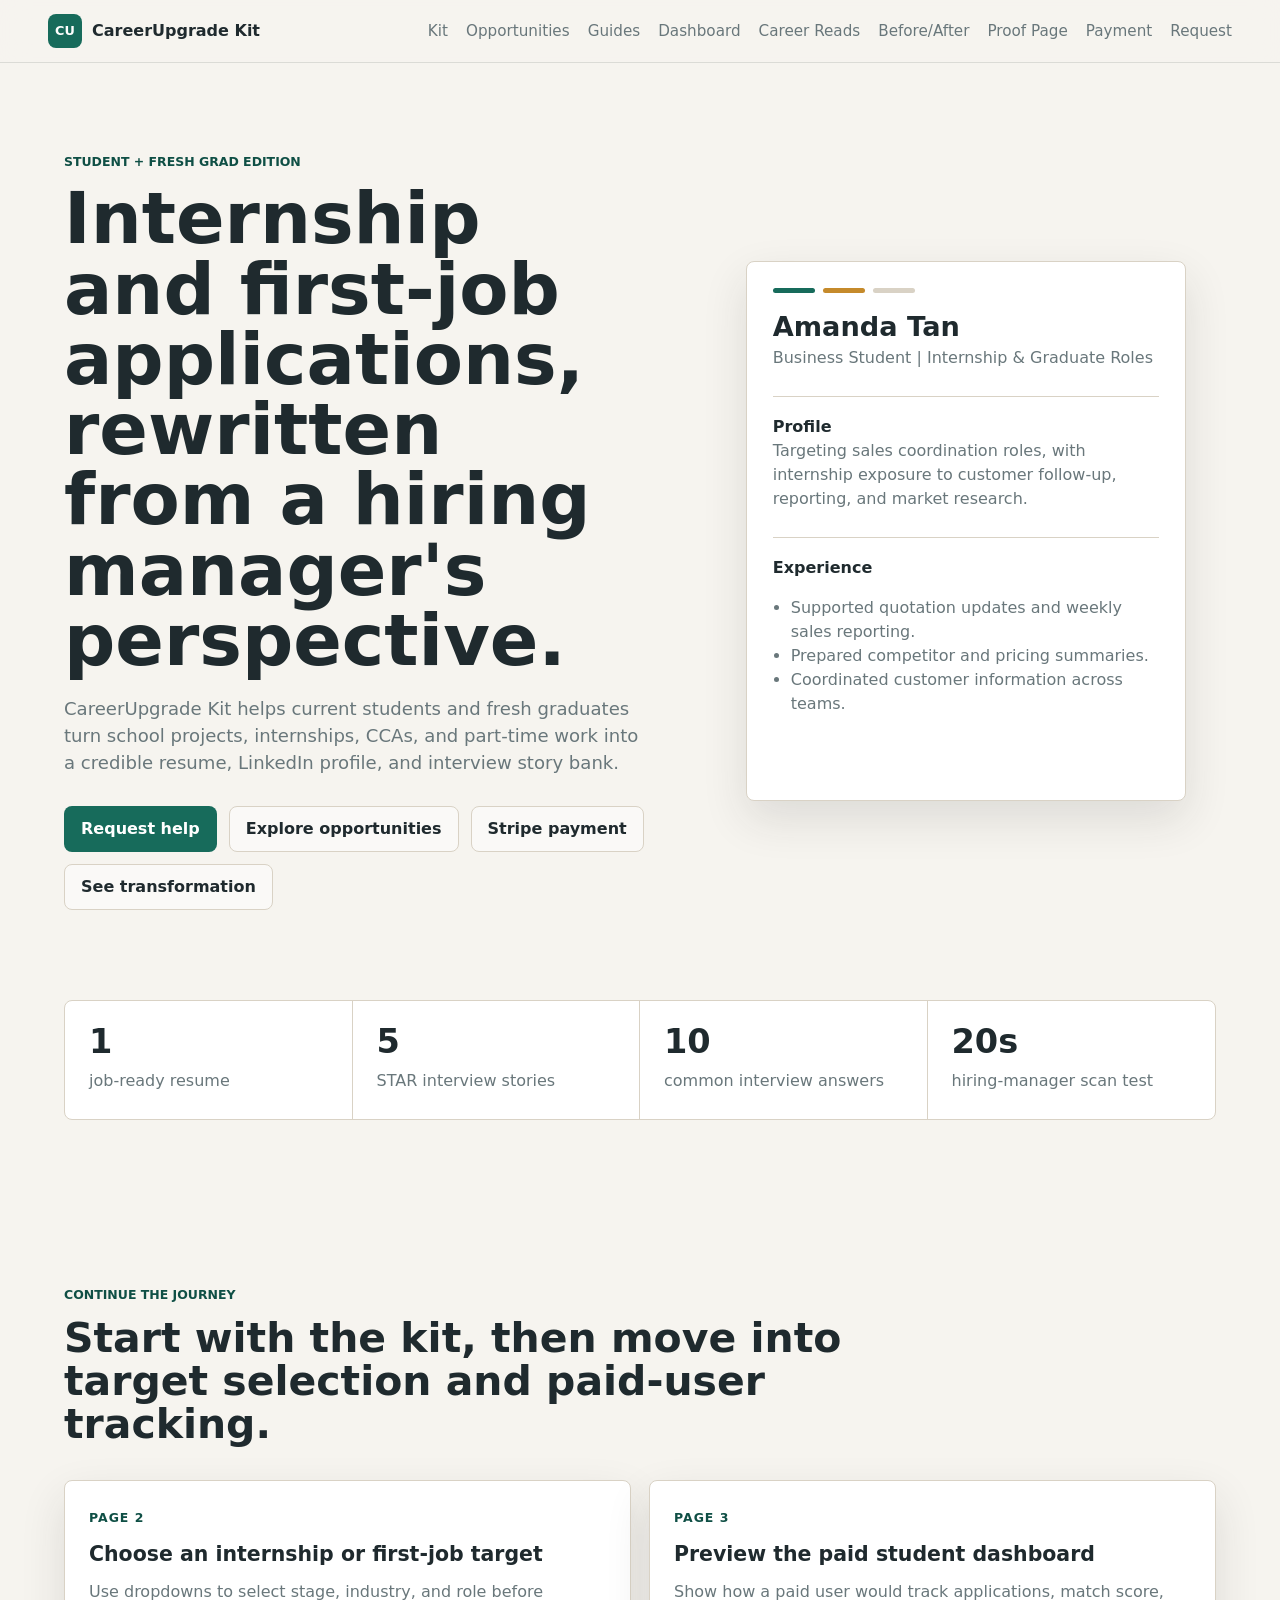
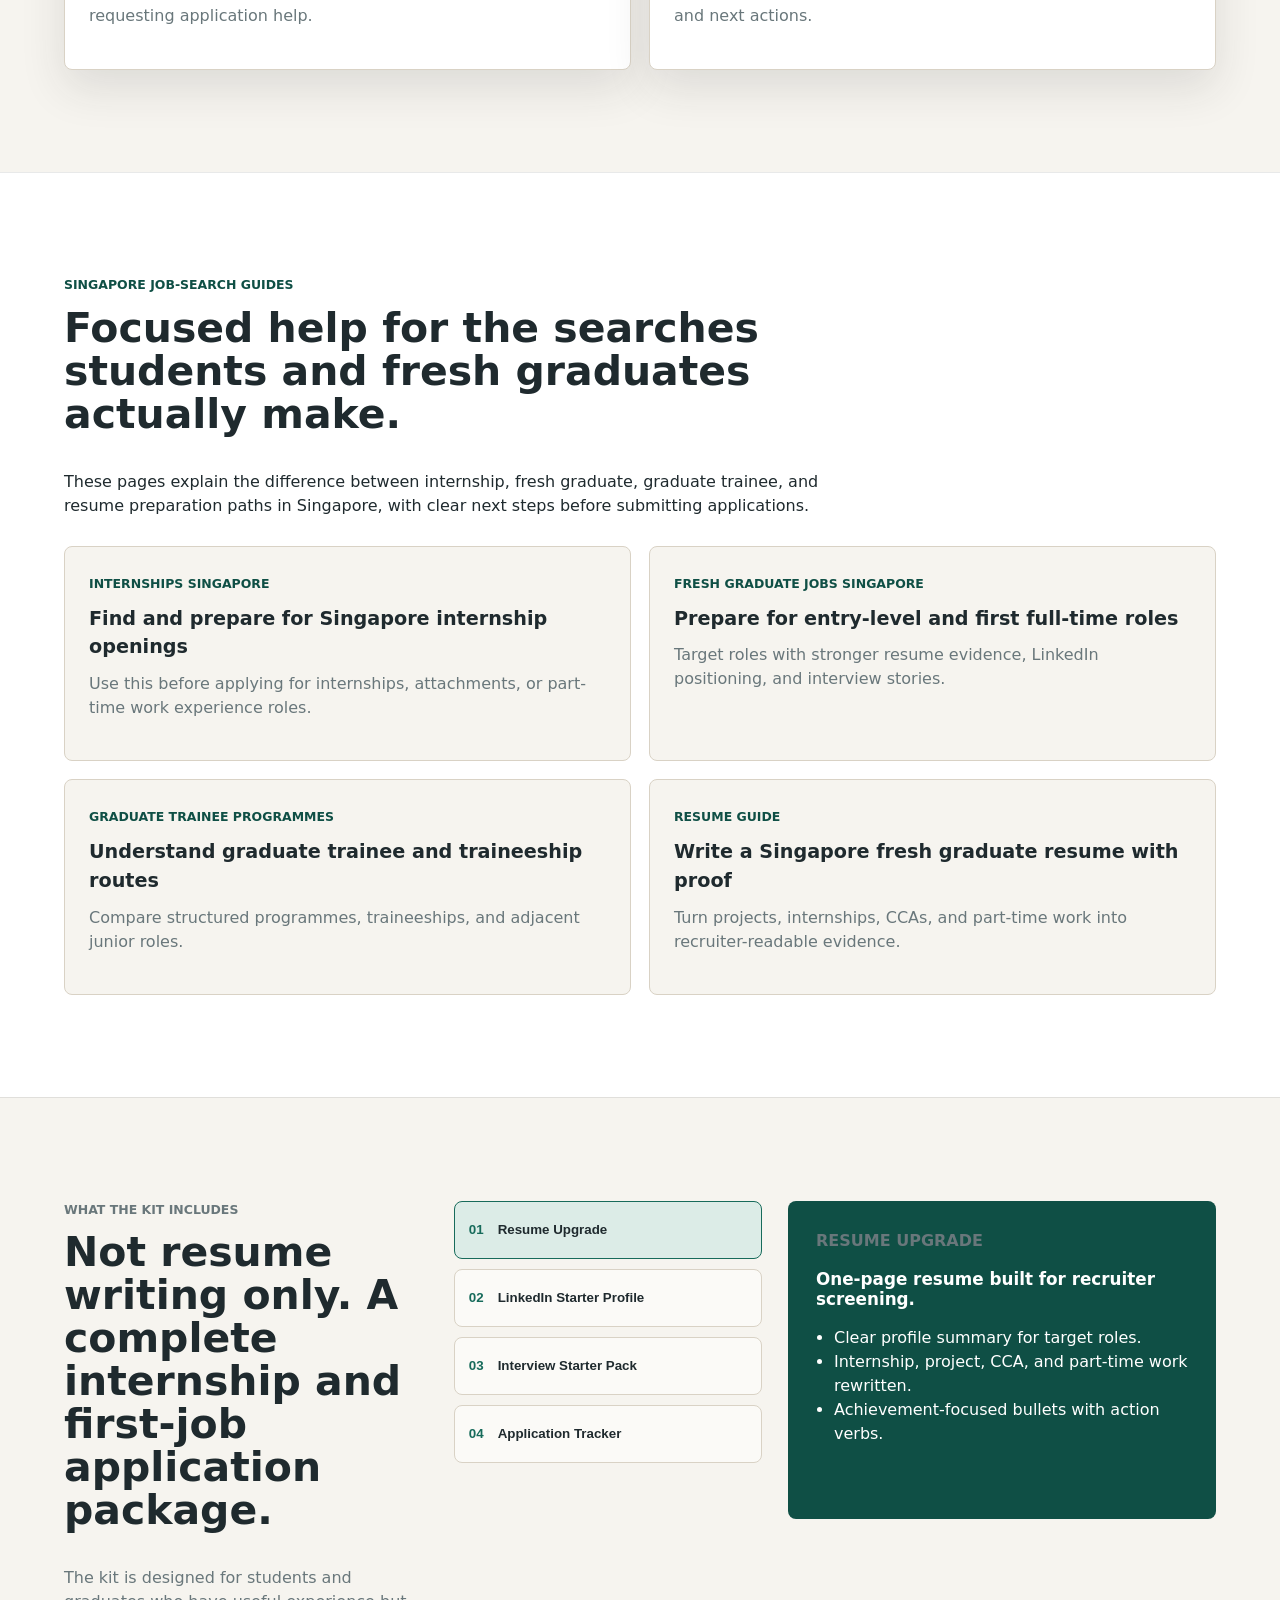
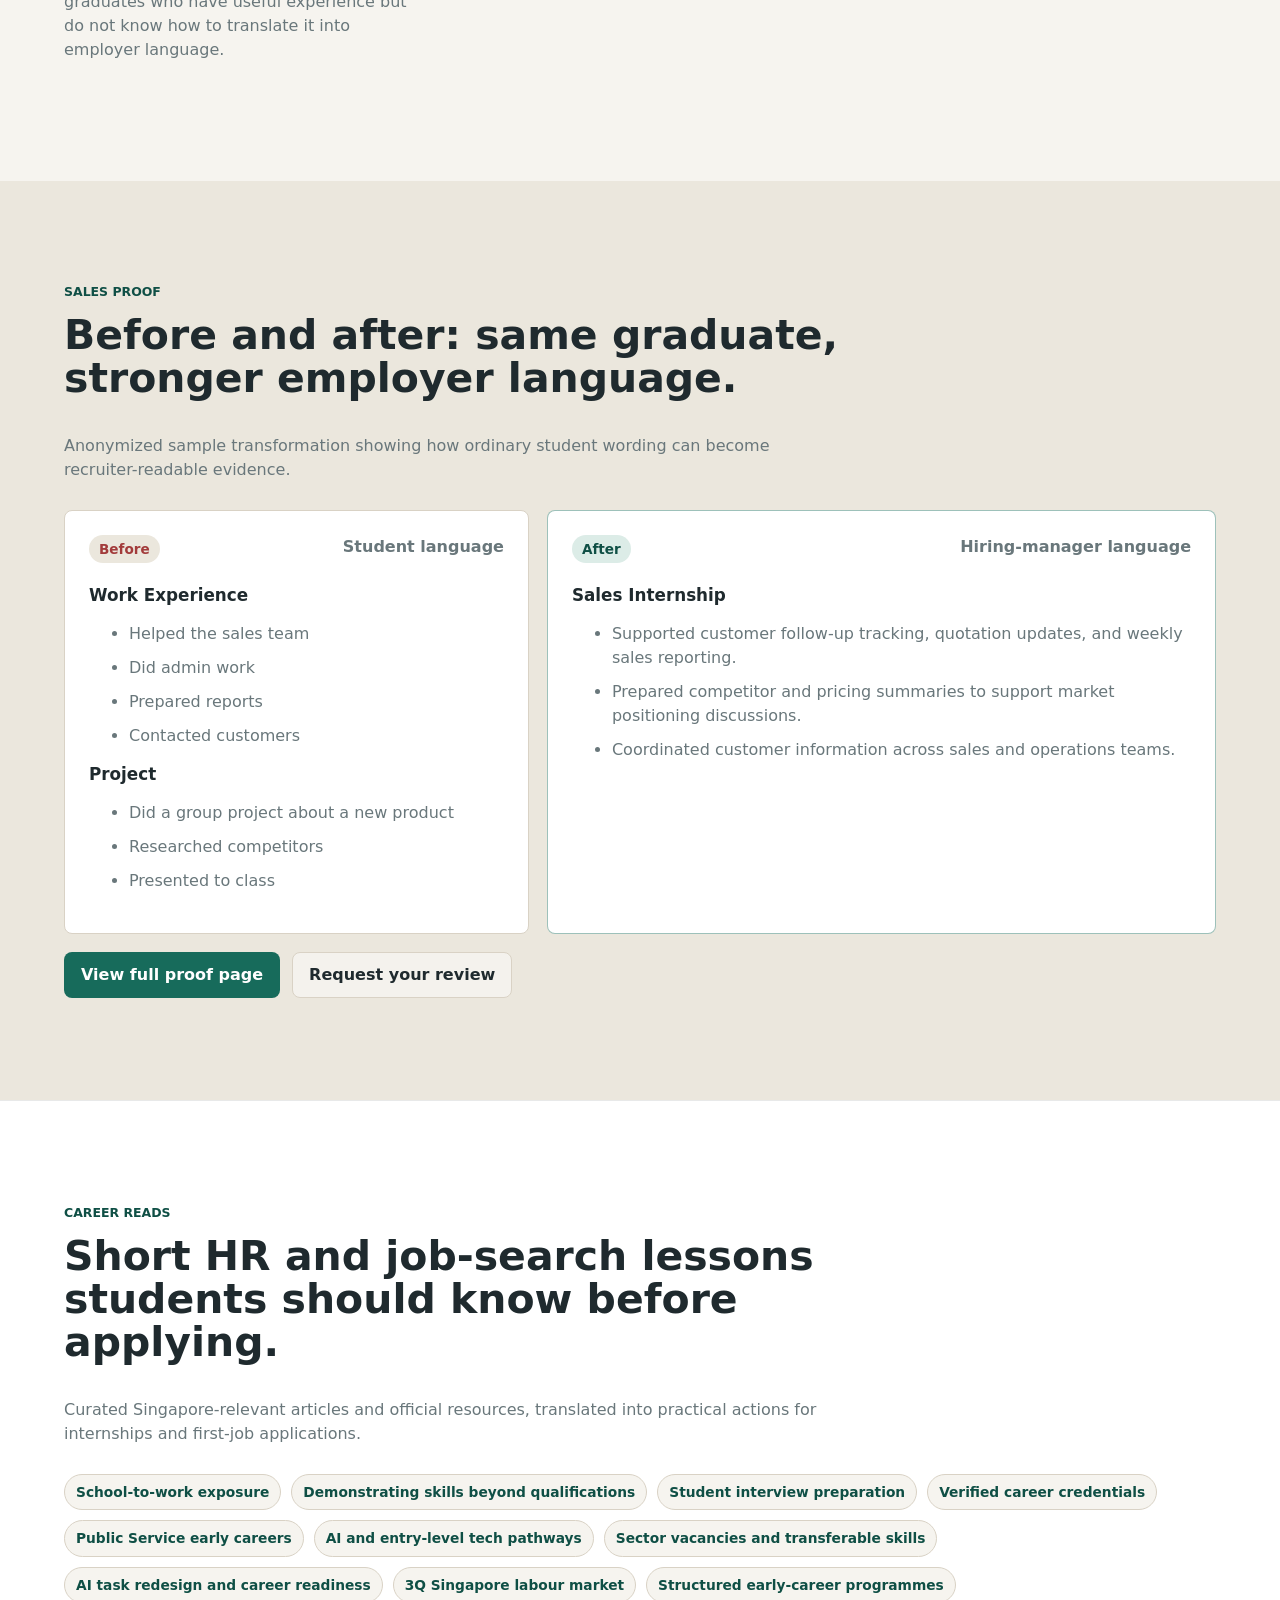
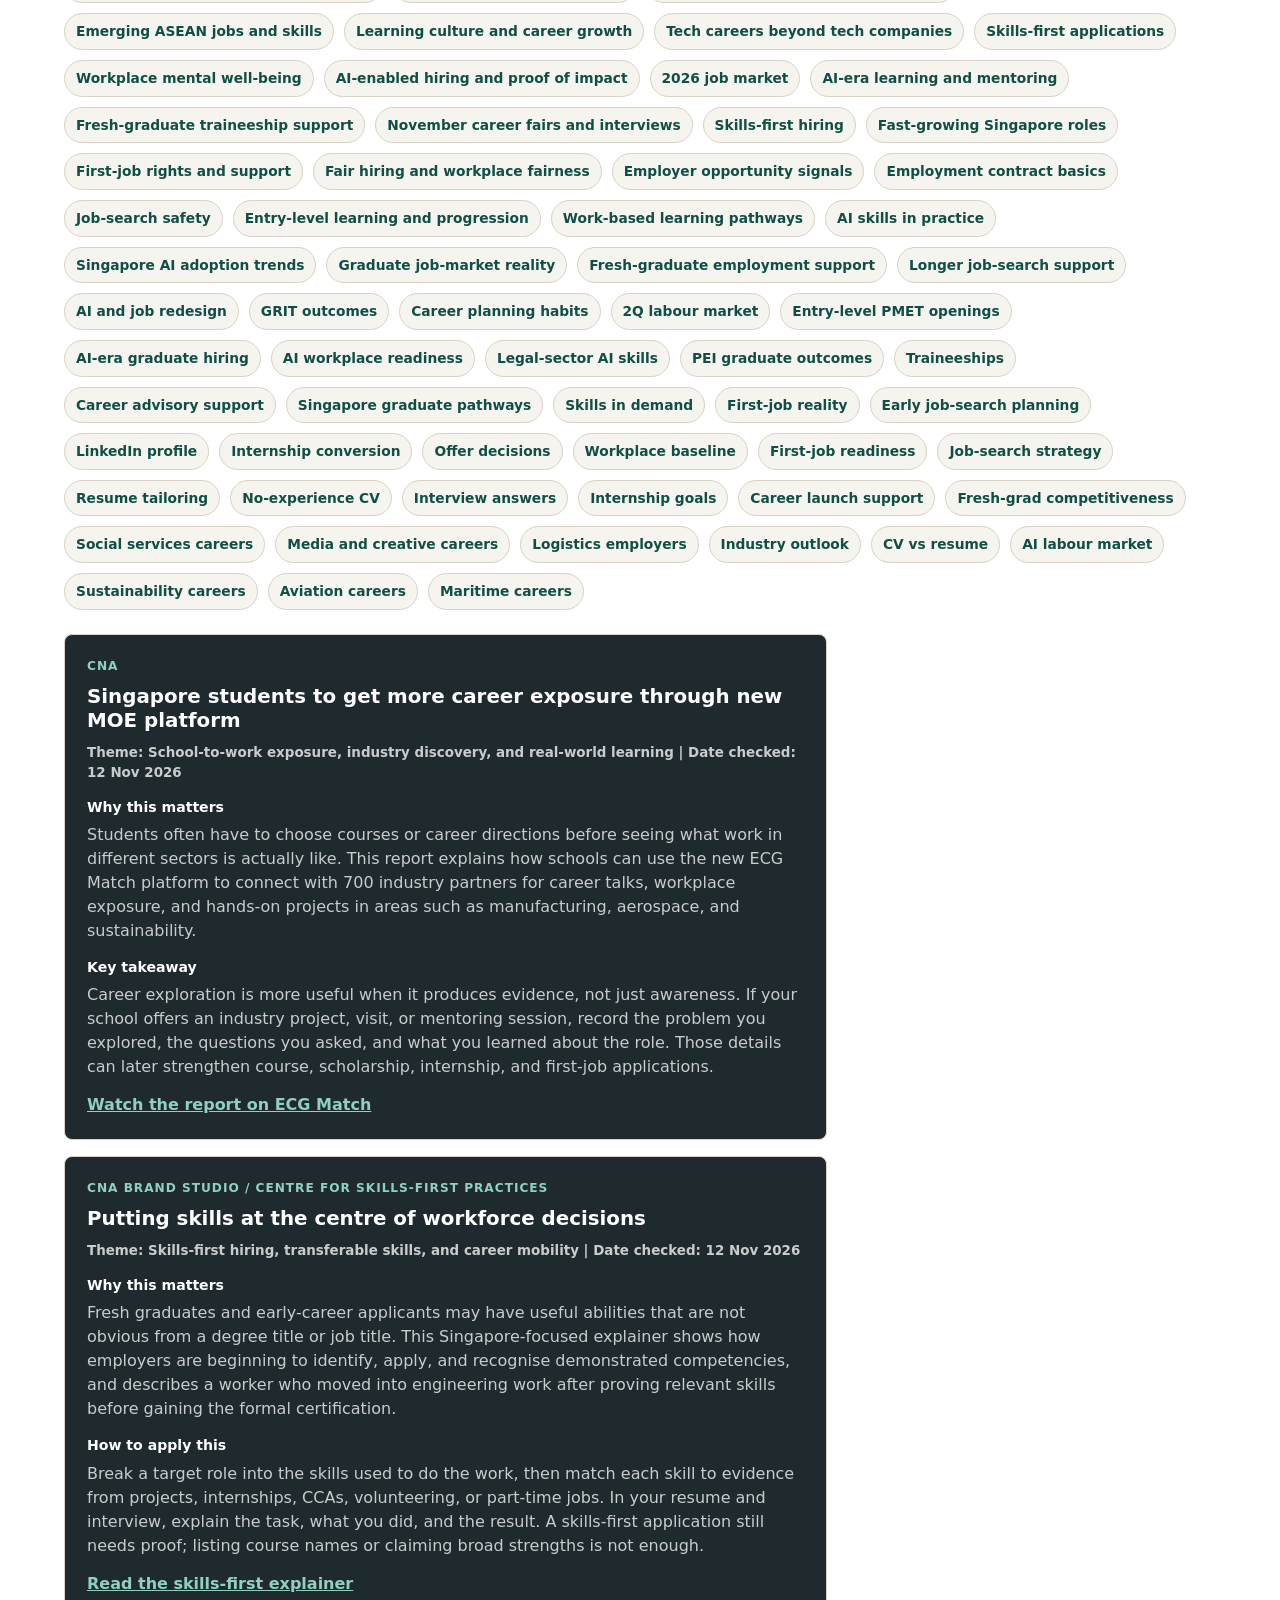
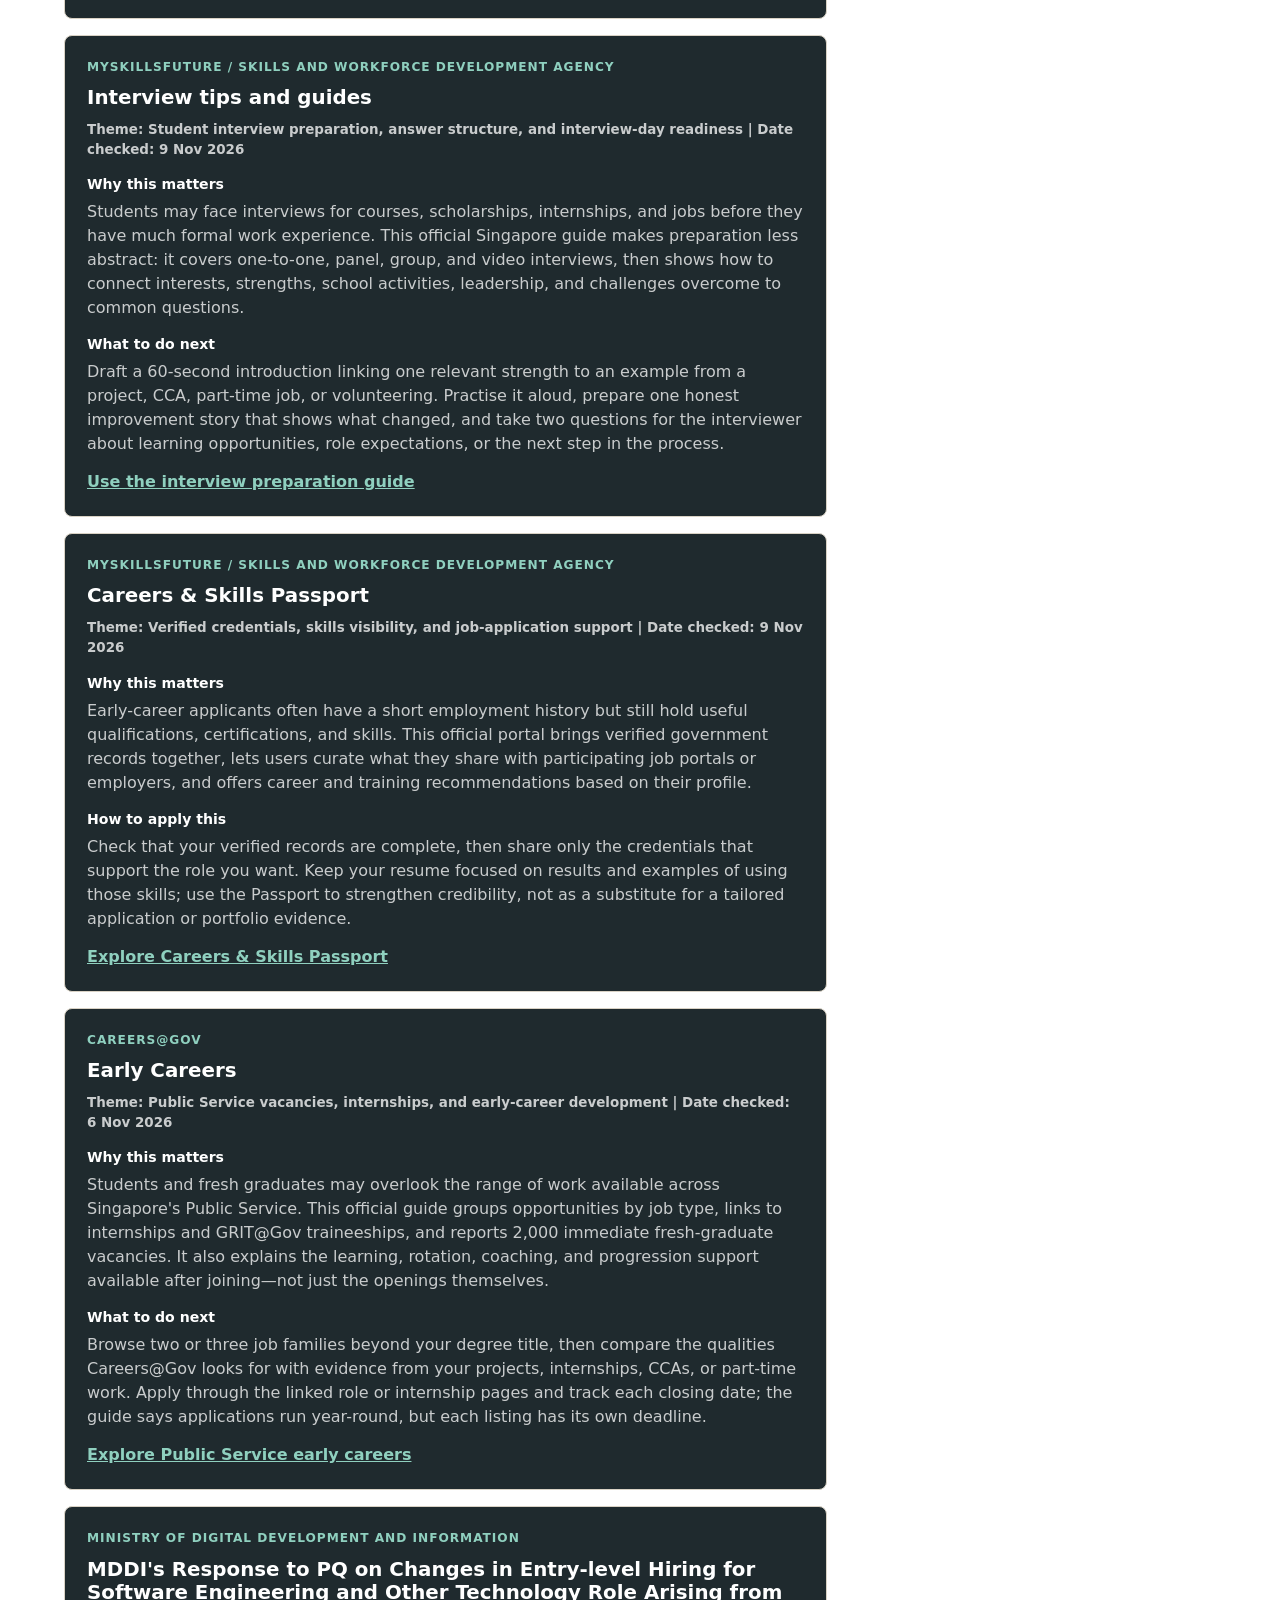
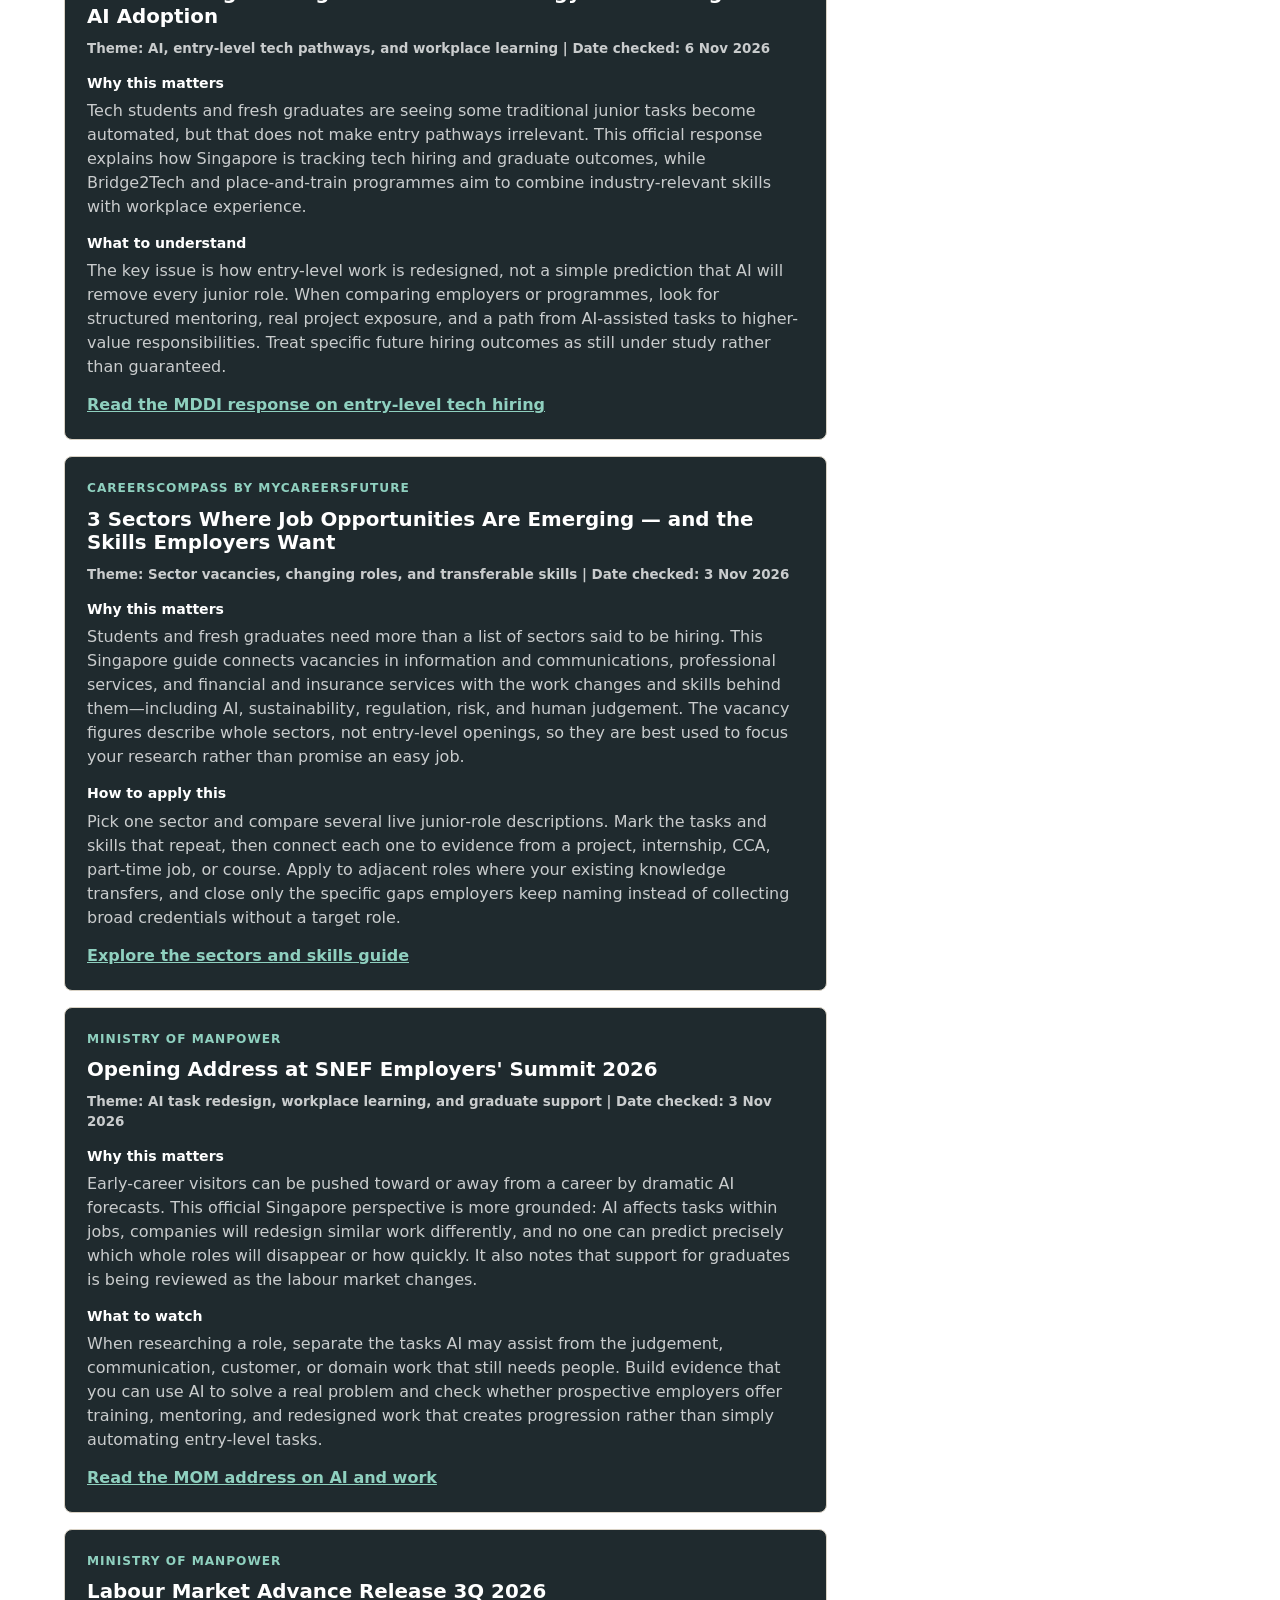
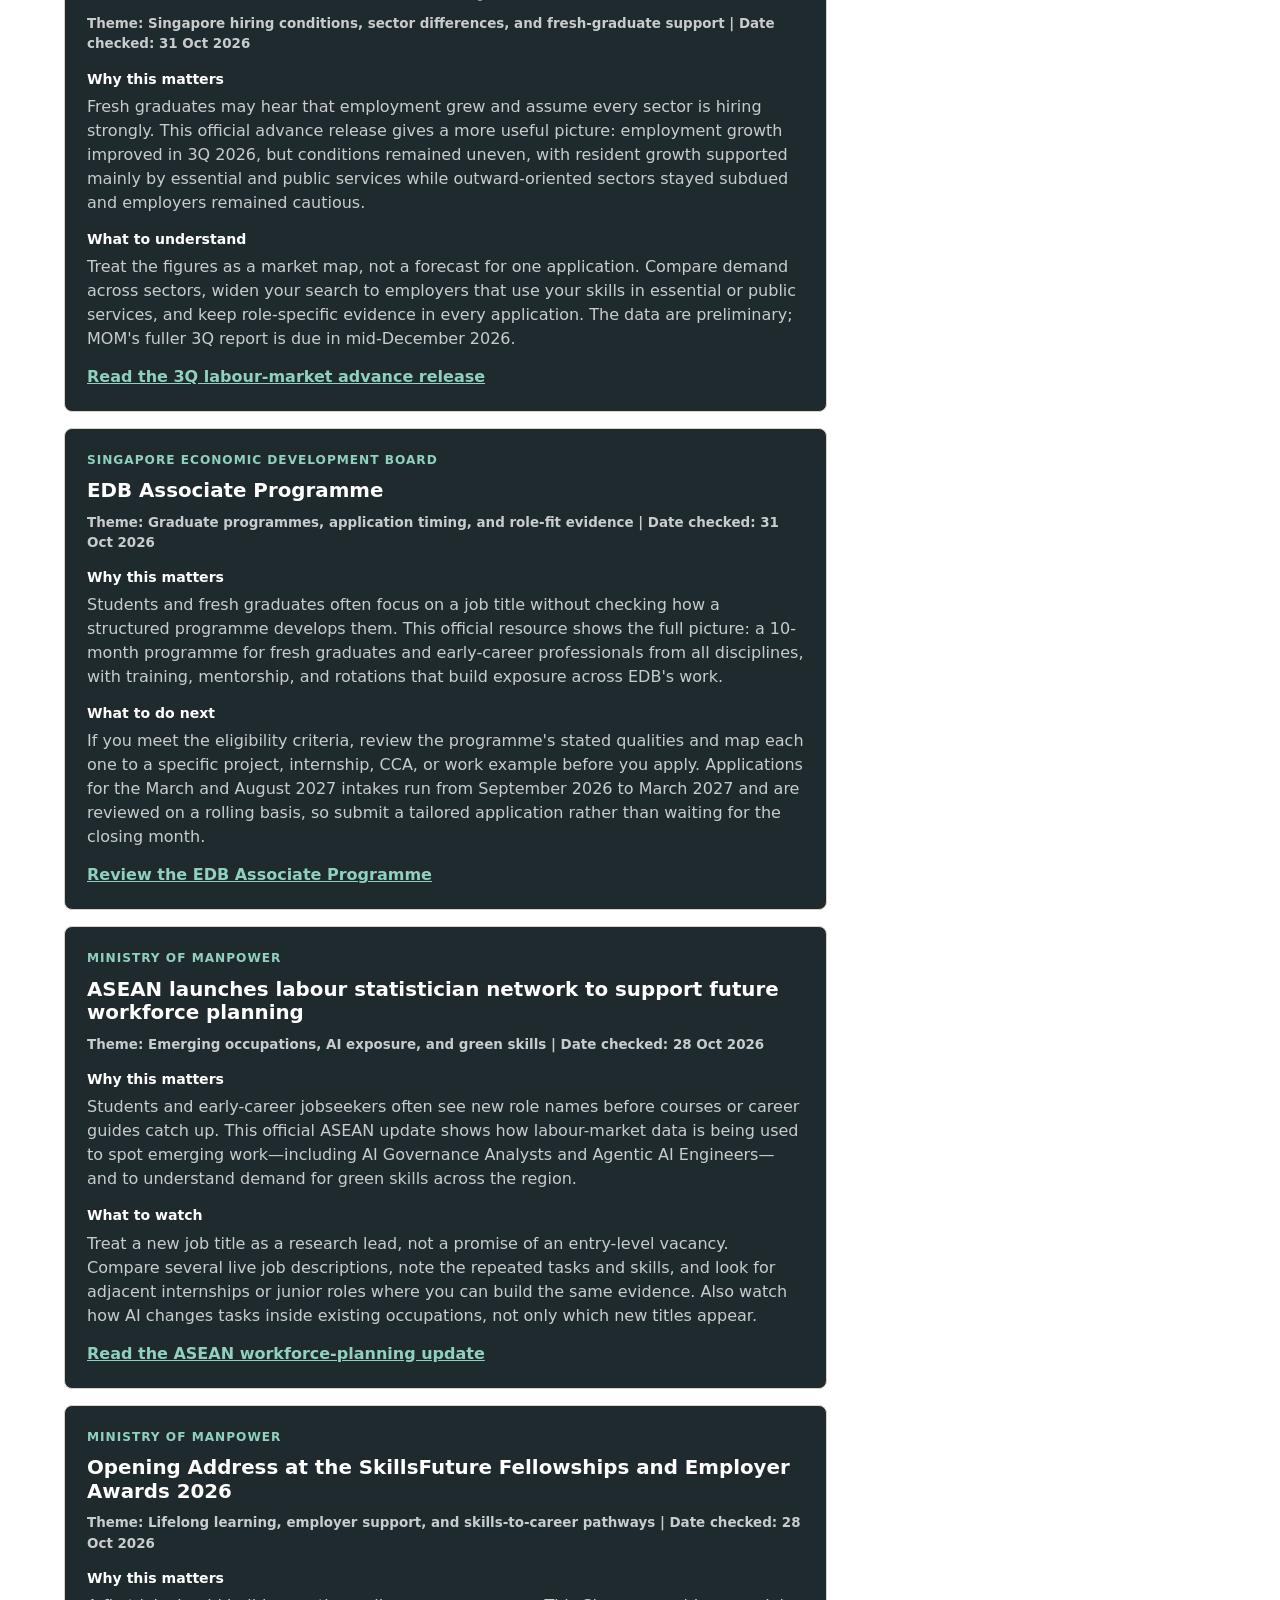
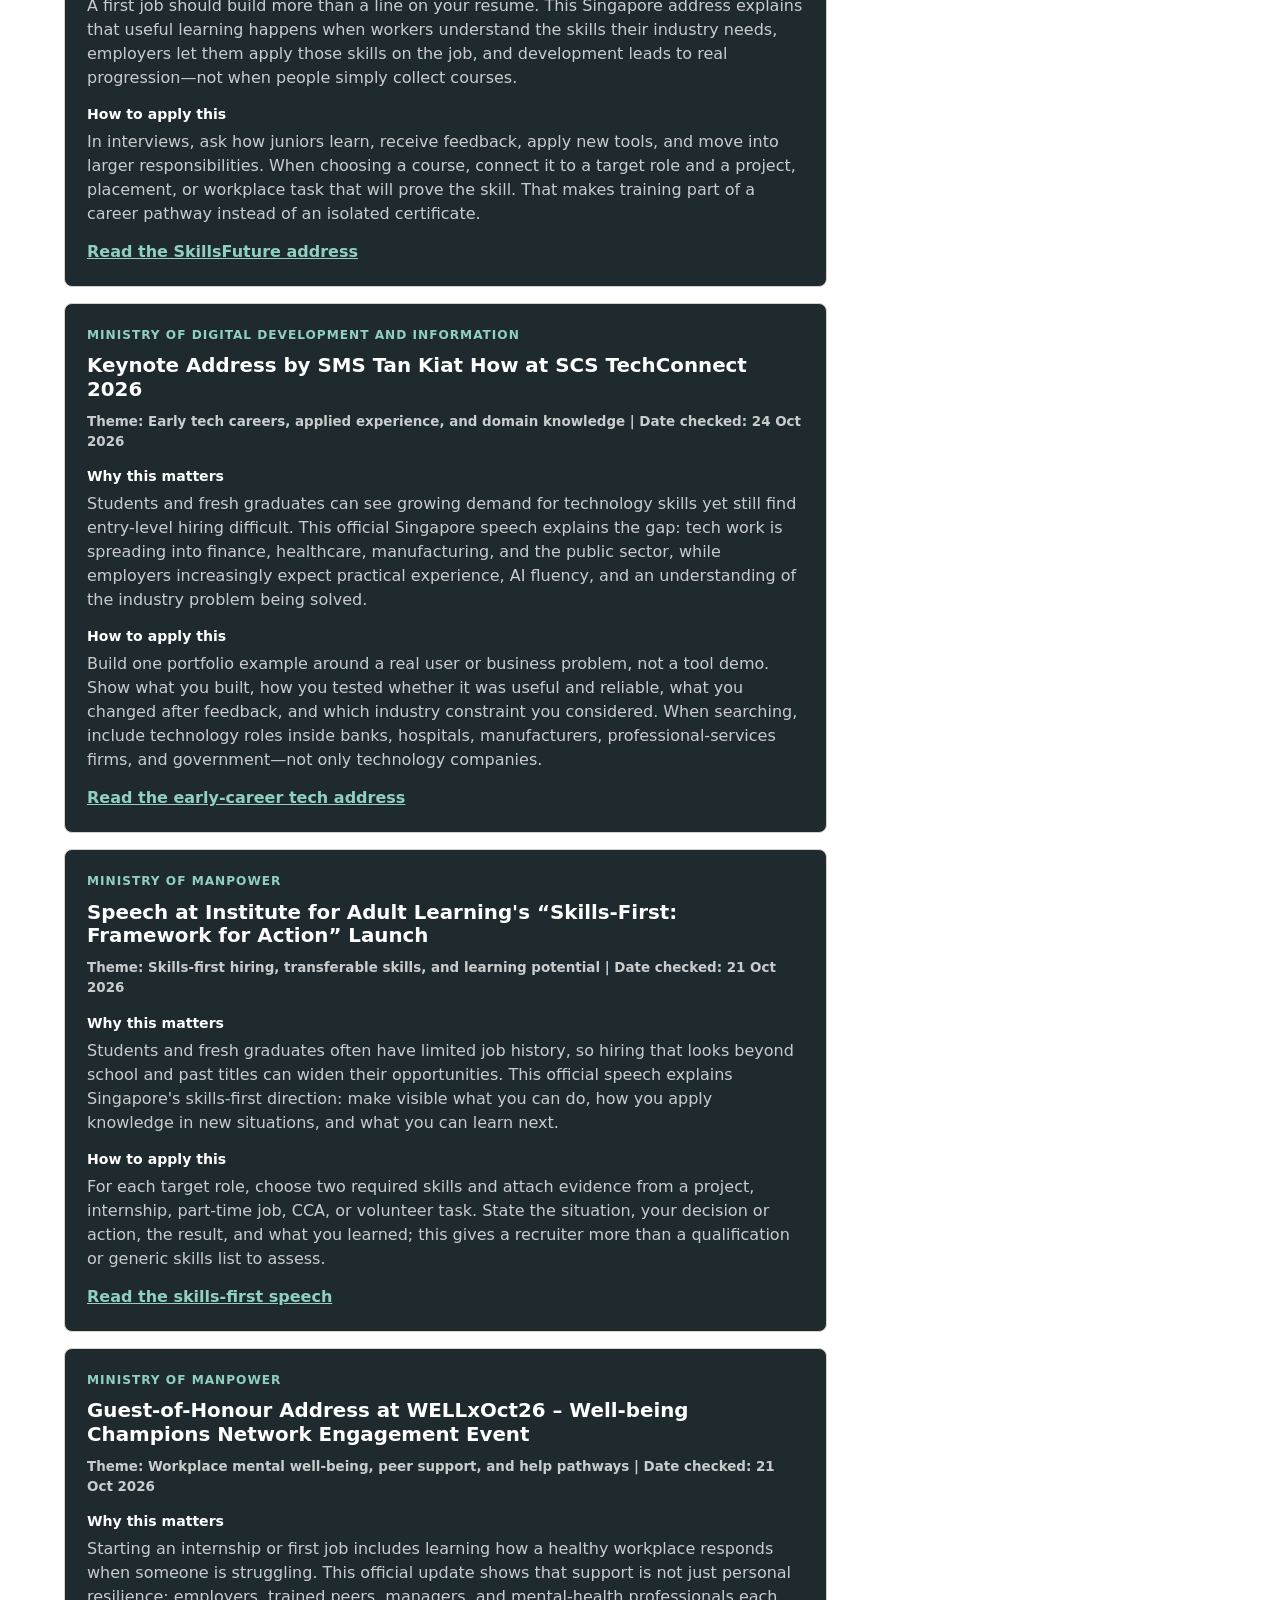
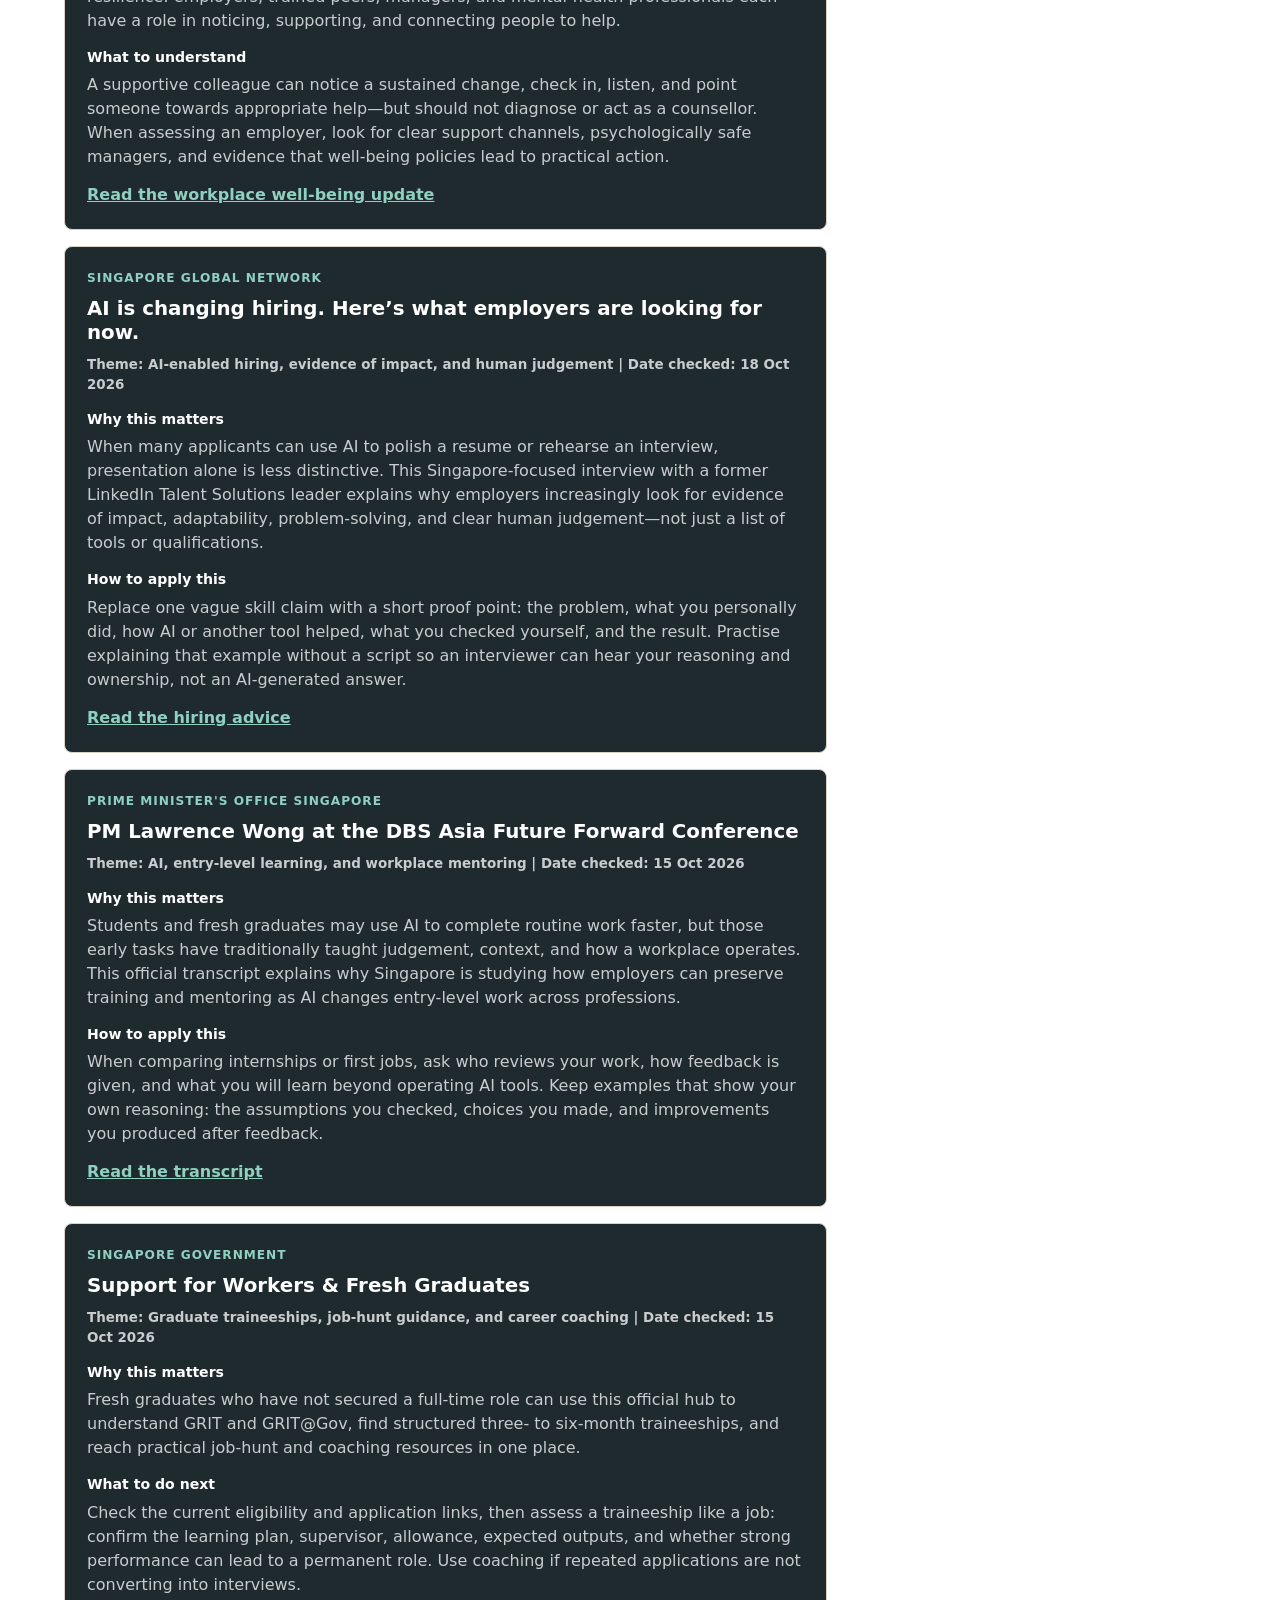
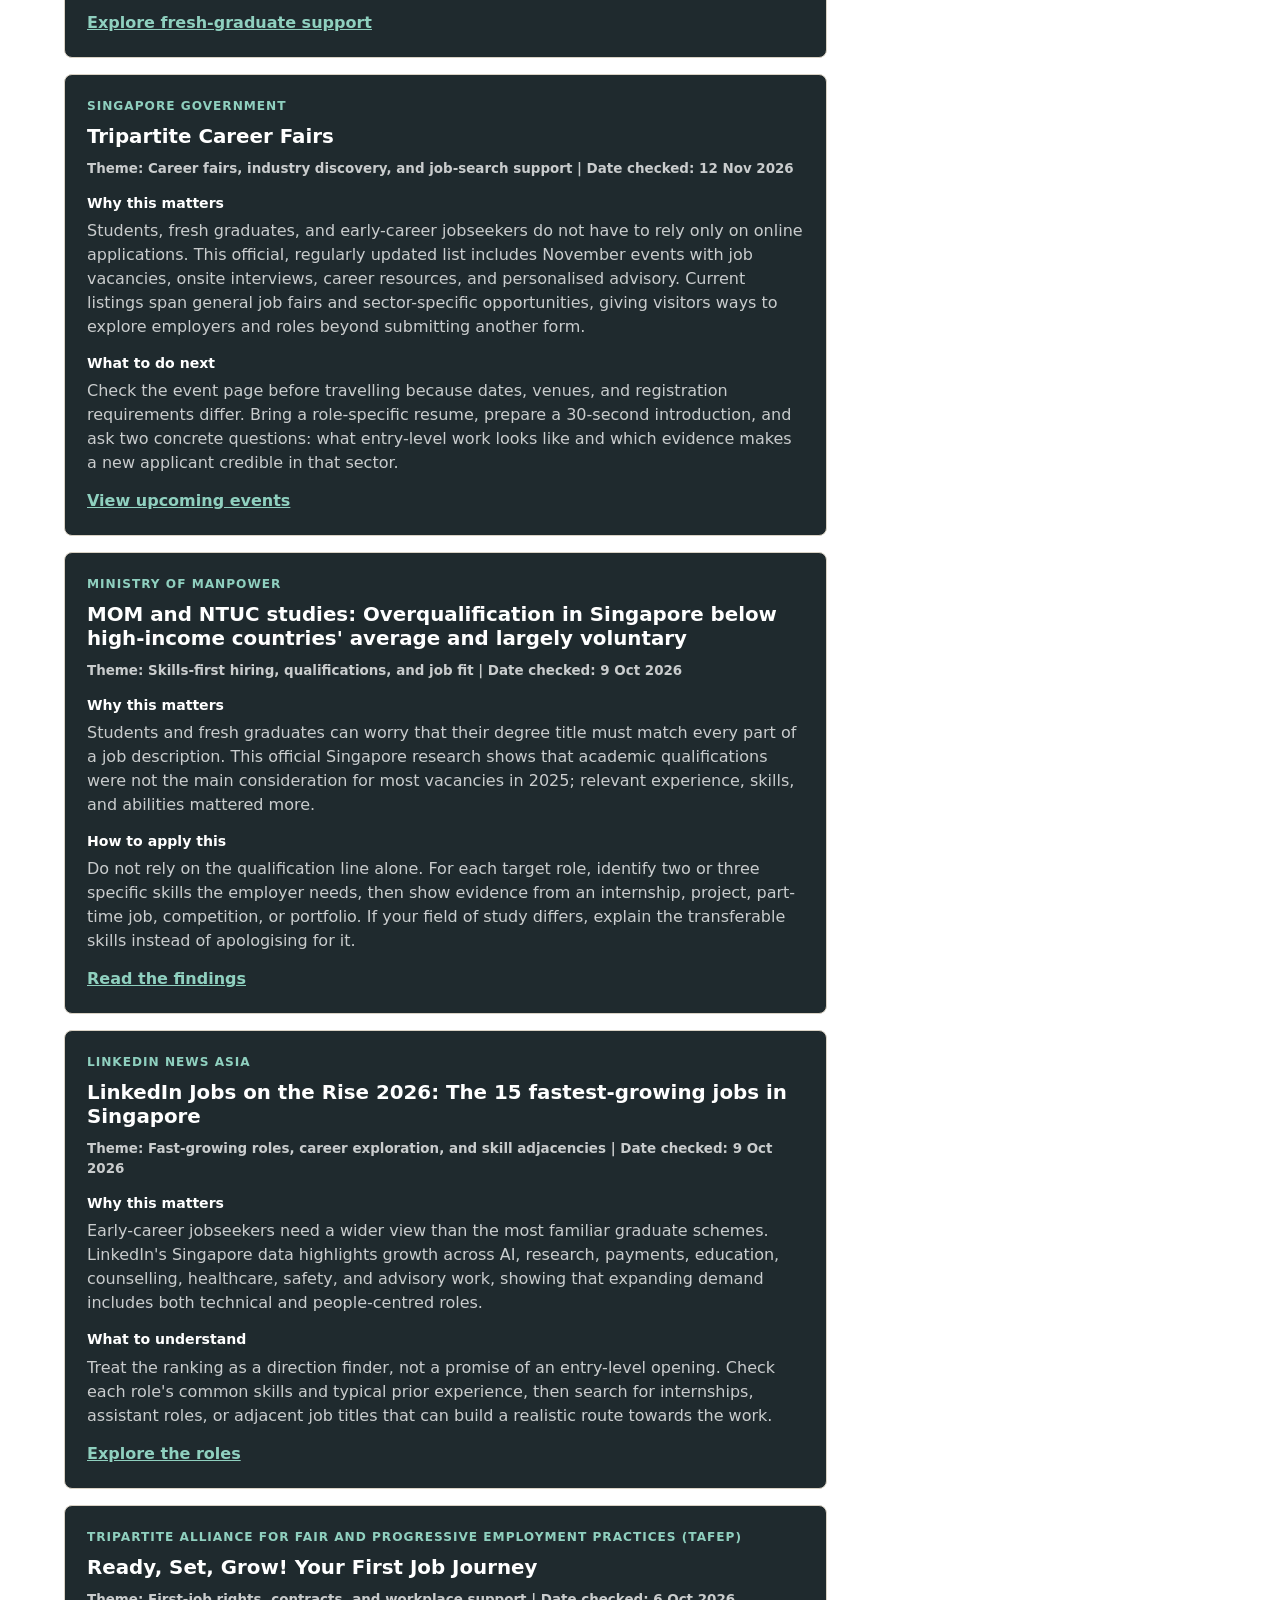
==== commit 18b6d20c: "Refresh student exposure and skills-first career reads" ====
--- a/index.html
+++ b/index.html
@@ -294,6 +294,8 @@
           </p>
         </div>
         <div class="insight-strip" aria-label="Career reading focus areas">
+          <span>School-to-work exposure</span>
+          <span>Demonstrating skills beyond qualifications</span>
           <span>Student interview preparation</span>
           <span>Verified career credentials</span>
           <span>Public Service early careers</span>
@@ -311,7 +313,7 @@
           <span>2026 job market</span>
           <span>AI-era learning and mentoring</span>
           <span>Fresh-graduate traineeship support</span>
-          <span>October career fairs and interviews</span>
+          <span>November career fairs and interviews</span>
           <span>Skills-first hiring</span>
           <span>Fast-growing Singapore roles</span>
           <span>First-job rights and support</span>
@@ -365,6 +367,58 @@
         </div>
         <div class="article-grid">
           <article class="article-card featured">
+            <span class="article-source">CNA</span>
+            <h3>Singapore students to get more career exposure through new MOE platform</h3>
+            <p class="article-meta">Theme: School-to-work exposure, industry discovery, and real-world learning | Date checked: 12 Nov 2026</p>
+            <div class="article-note">
+              <strong>Why this matters</strong>
+              <p>
+                Students often have to choose courses or career directions before seeing what work
+                in different sectors is actually like. This report explains how schools can use the
+                new ECG Match platform to connect with 700 industry partners for career talks,
+                workplace exposure, and hands-on projects in areas such as manufacturing, aerospace,
+                and sustainability.
+              </p>
+            </div>
+            <div class="article-note">
+              <strong>Key takeaway</strong>
+              <p>
+                Career exploration is more useful when it produces evidence, not just awareness.
+                If your school offers an industry project, visit, or mentoring session, record the
+                problem you explored, the questions you asked, and what you learned about the role.
+                Those details can later strengthen course, scholarship, internship, and first-job
+                applications.
+              </p>
+            </div>
+            <a class="text-button" href="https://www.channelnewsasia.com/watch/singapore-students-get-more-career-exposure-through-new-moe-platform-6543336" target="_blank" rel="noopener">Watch the report on ECG Match</a>
+          </article>
+          <article class="article-card featured">
+            <span class="article-source">CNA Brand Studio / Centre for Skills-First Practices</span>
+            <h3>Putting skills at the centre of workforce decisions</h3>
+            <p class="article-meta">Theme: Skills-first hiring, transferable skills, and career mobility | Date checked: 12 Nov 2026</p>
+            <div class="article-note">
+              <strong>Why this matters</strong>
+              <p>
+                Fresh graduates and early-career applicants may have useful abilities that are not
+                obvious from a degree title or job title. This Singapore-focused explainer shows how
+                employers are beginning to identify, apply, and recognise demonstrated competencies,
+                and describes a worker who moved into engineering work after proving relevant skills
+                before gaining the formal certification.
+              </p>
+            </div>
+            <div class="article-note">
+              <strong>How to apply this</strong>
+              <p>
+                Break a target role into the skills used to do the work, then match each skill to
+                evidence from projects, internships, CCAs, volunteering, or part-time jobs. In your
+                resume and interview, explain the task, what you did, and the result. A skills-first
+                application still needs proof; listing course names or claiming broad strengths is
+                not enough.
+              </p>
+            </div>
+            <a class="text-button" href="https://www.channelnewsasia.com/brand-studio/putting-skills-centre-workforce-decisions-6522506" target="_blank" rel="noopener">Read the skills-first explainer</a>
+          </article>
+          <article class="article-card featured">
             <span class="article-source">MySkillsFuture / Skills and Workforce Development Agency</span>
             <h3>Interview tips and guides</h3>
             <p class="article-meta">Theme: Student interview preparation, answer structure, and interview-day readiness | Date checked: 9 Nov 2026</p>
@@ -770,16 +824,16 @@
           <article class="article-card featured">
             <span class="article-source">Singapore Government</span>
             <h3>Tripartite Career Fairs</h3>
-            <p class="article-meta">Theme: Career fairs, industry discovery, and job-search support | Date checked: 24 Oct 2026</p>
+            <p class="article-meta">Theme: Career fairs, industry discovery, and job-search support | Date checked: 12 Nov 2026</p>
             <div class="article-note">
               <strong>Why this matters</strong>
               <p>
                 Students, fresh graduates, and early-career jobseekers do not have to rely
-                only on online applications. This official, regularly updated list still has
-                late-October opportunities ahead: a SkillsFuture Festival, an engineering
-                recruitment fair, and a career-health roadshow with one-to-one career and skills
-                advisory. These give visitors ways to explore sectors and speak to people beyond
-                submitting another form.
+                only on online applications. This official, regularly updated list includes
+                November events with job vacancies, onsite interviews, career resources, and
+                personalised advisory. Current listings span general job fairs and sector-specific
+                opportunities, giving visitors ways to explore employers and roles beyond submitting
+                another form.
               </p>
             </div>
             <div class="article-note">
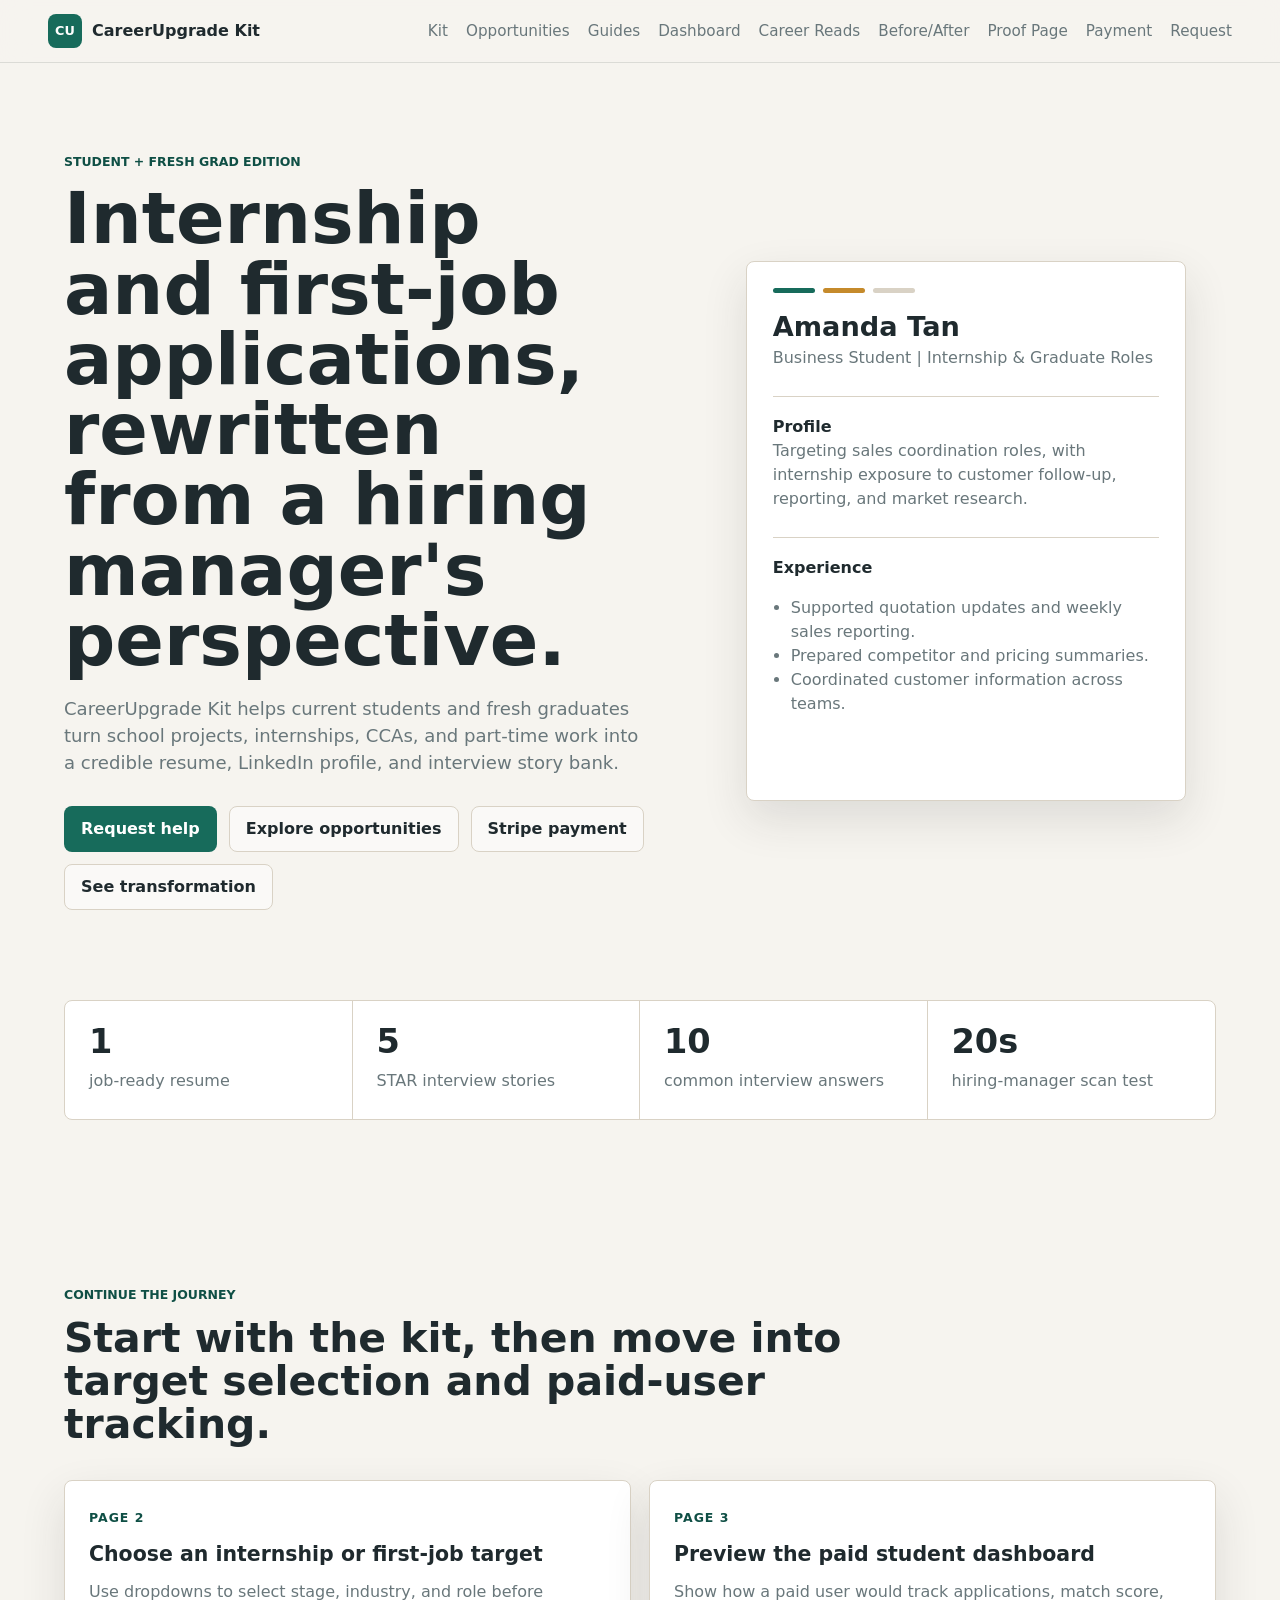
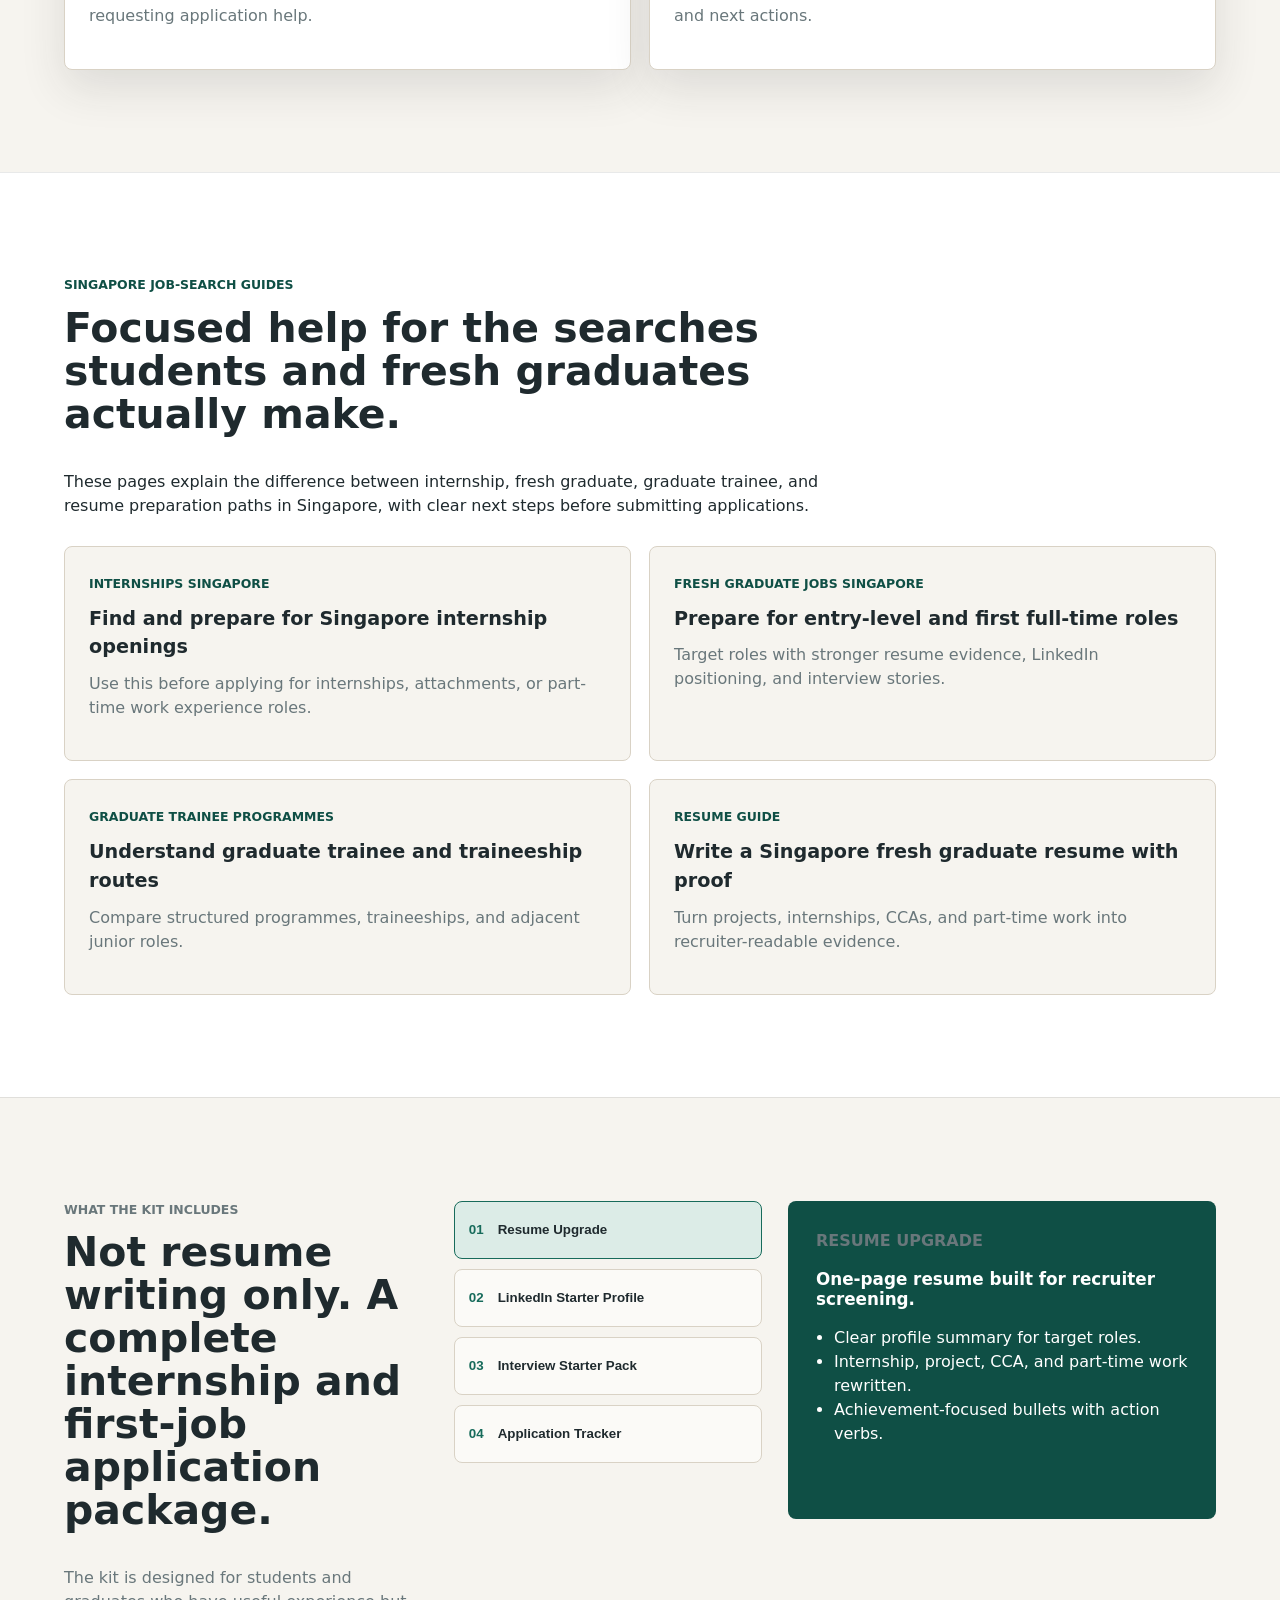
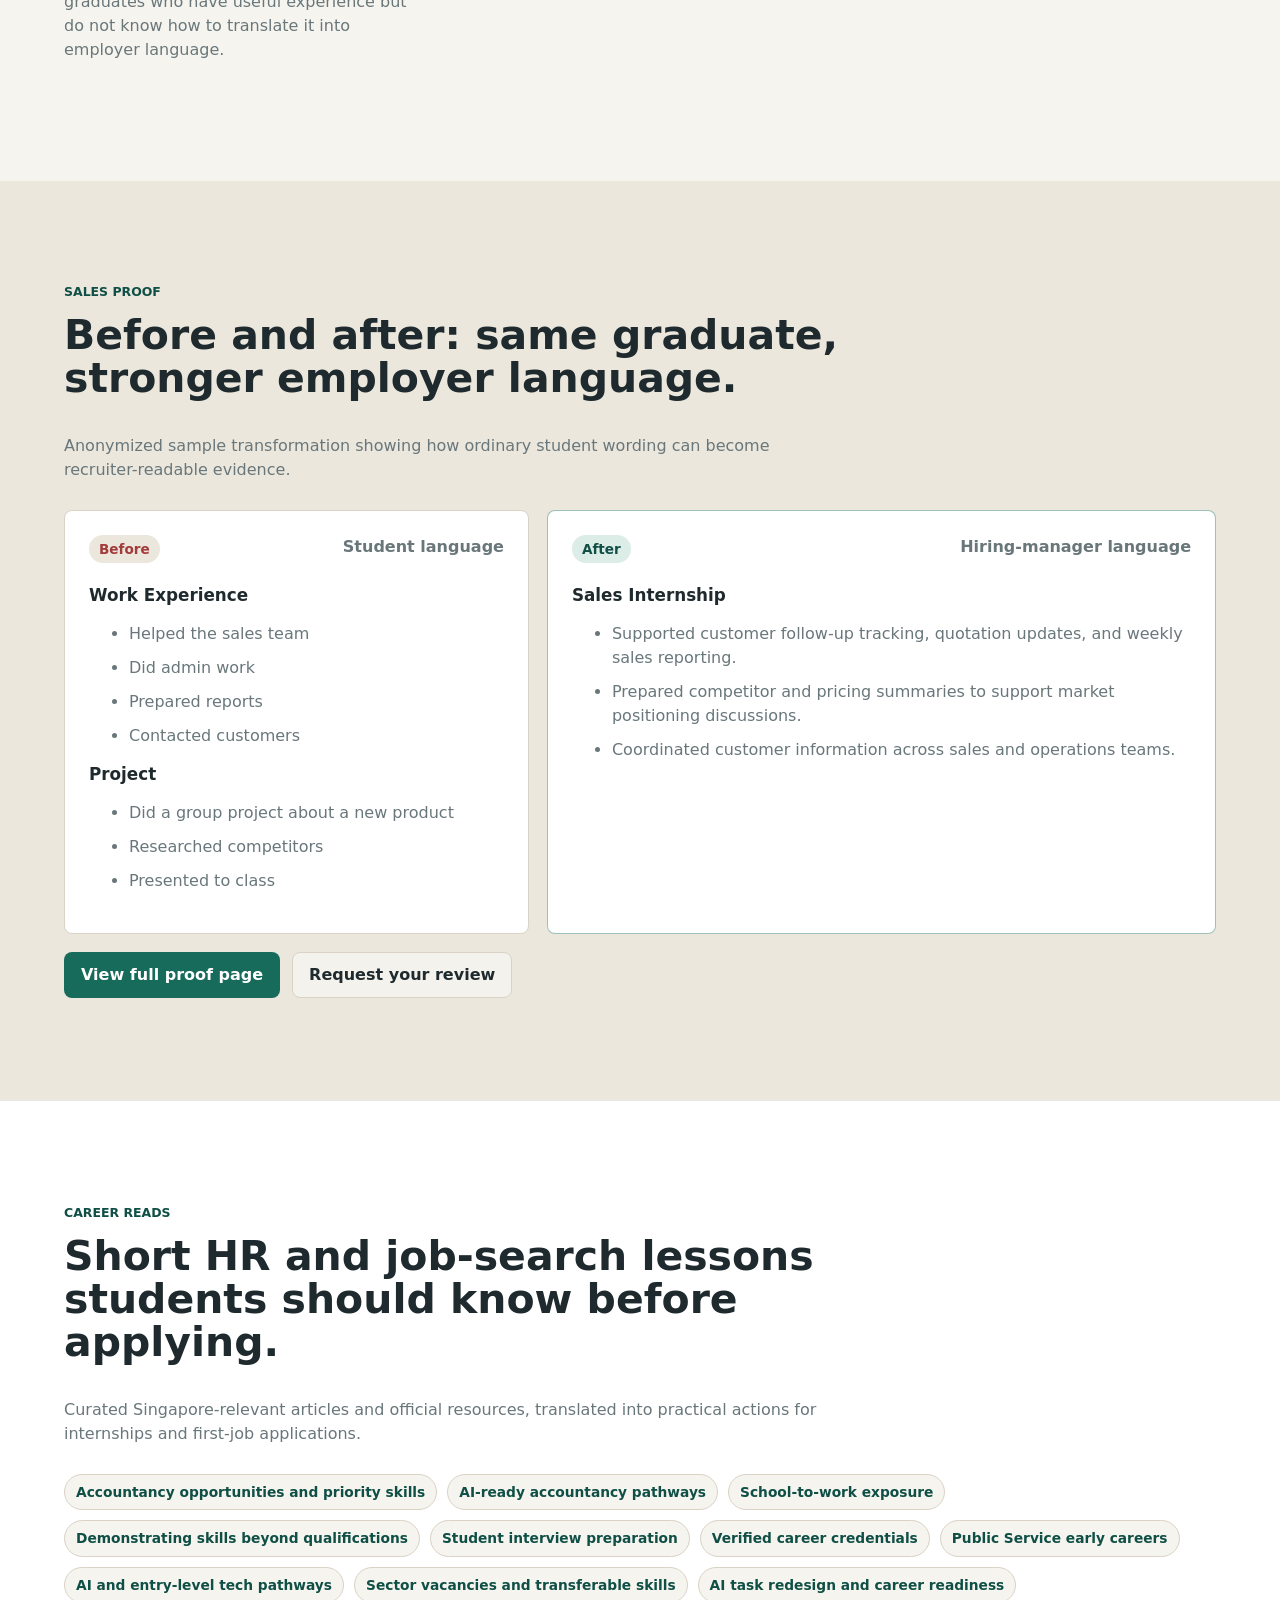
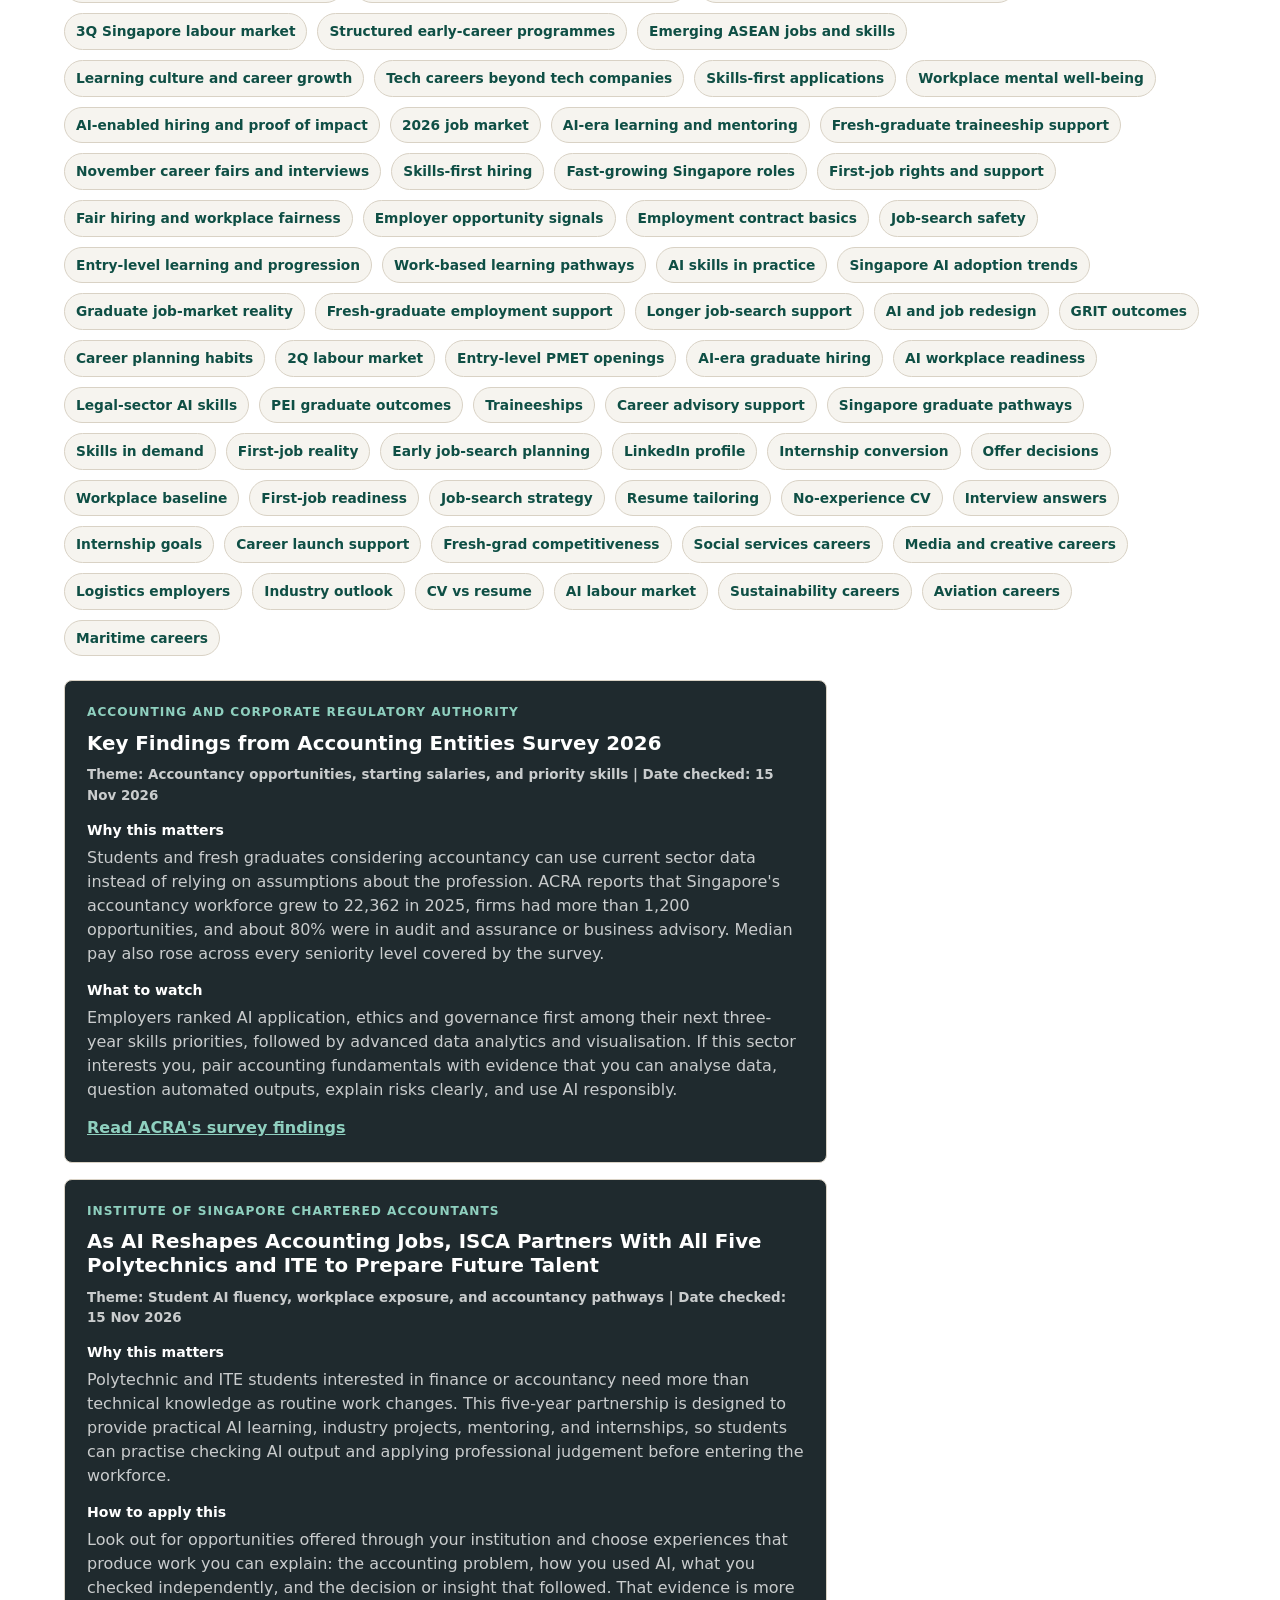
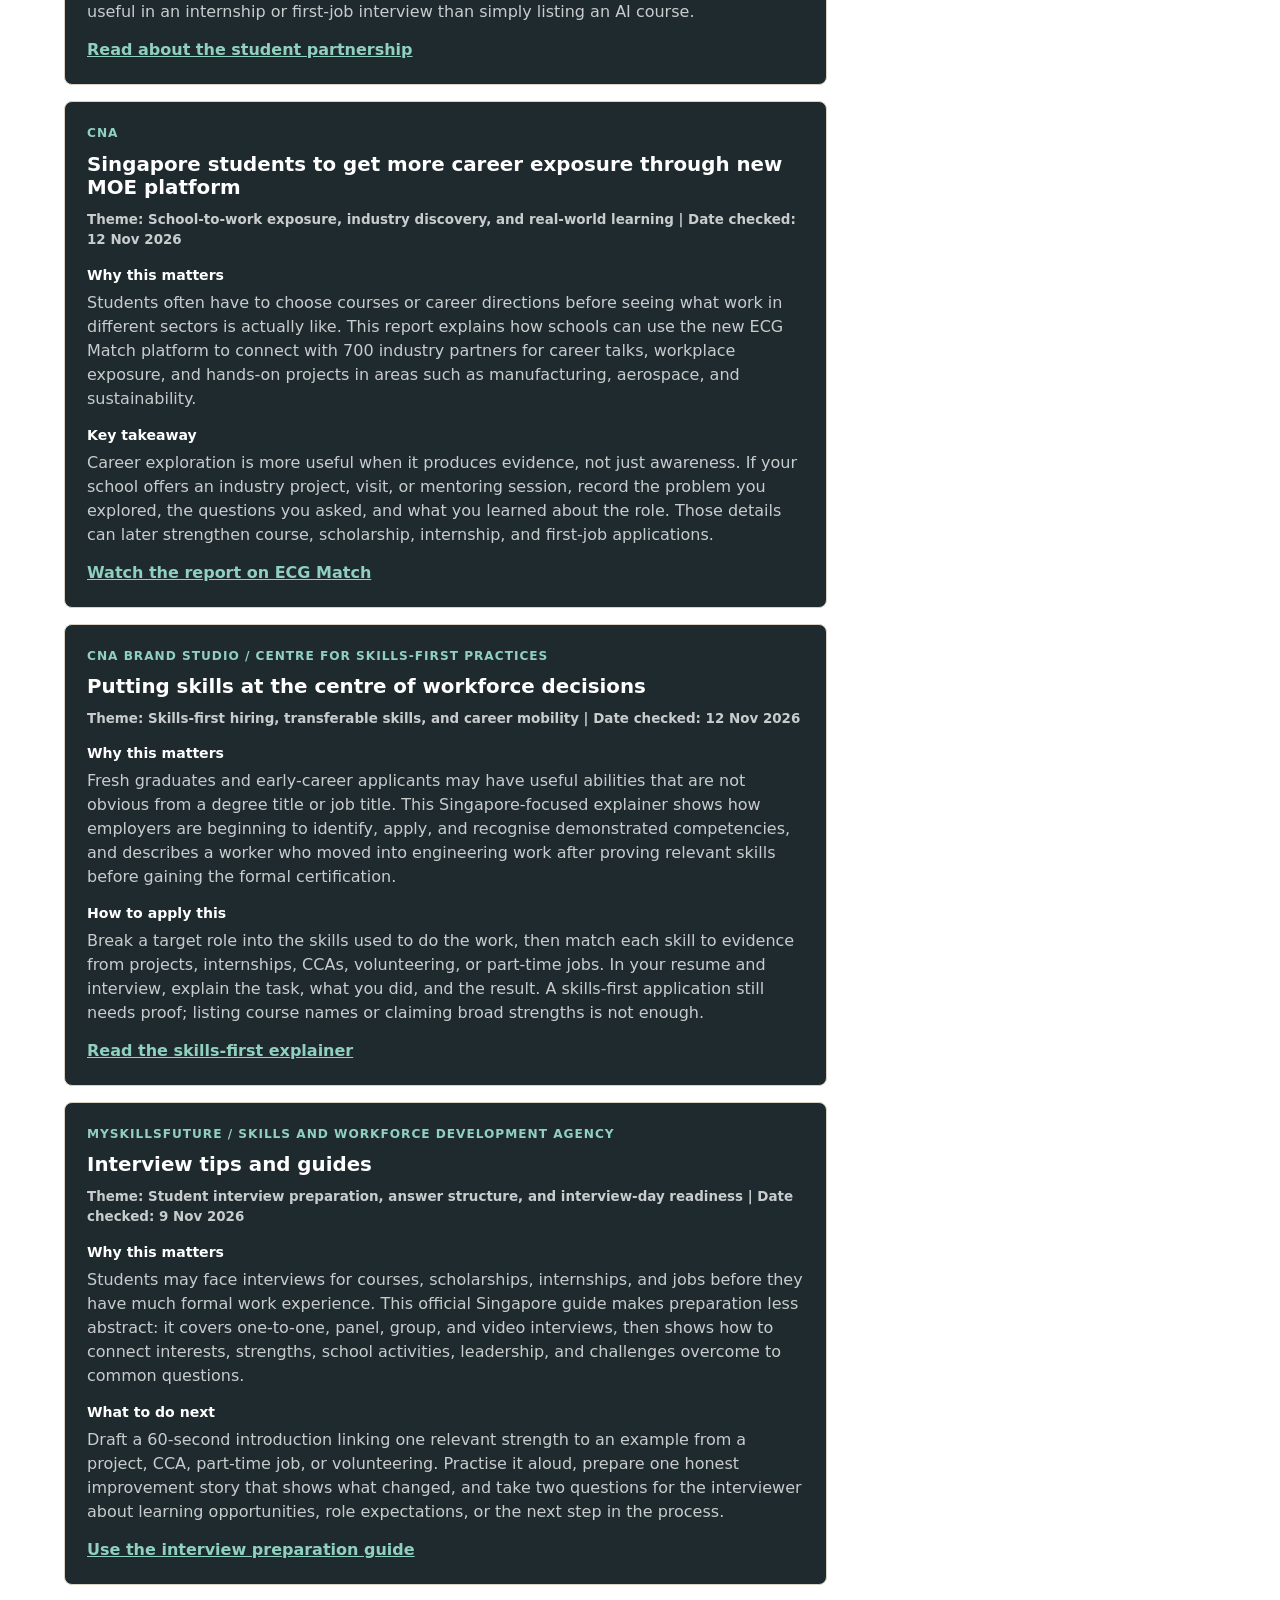
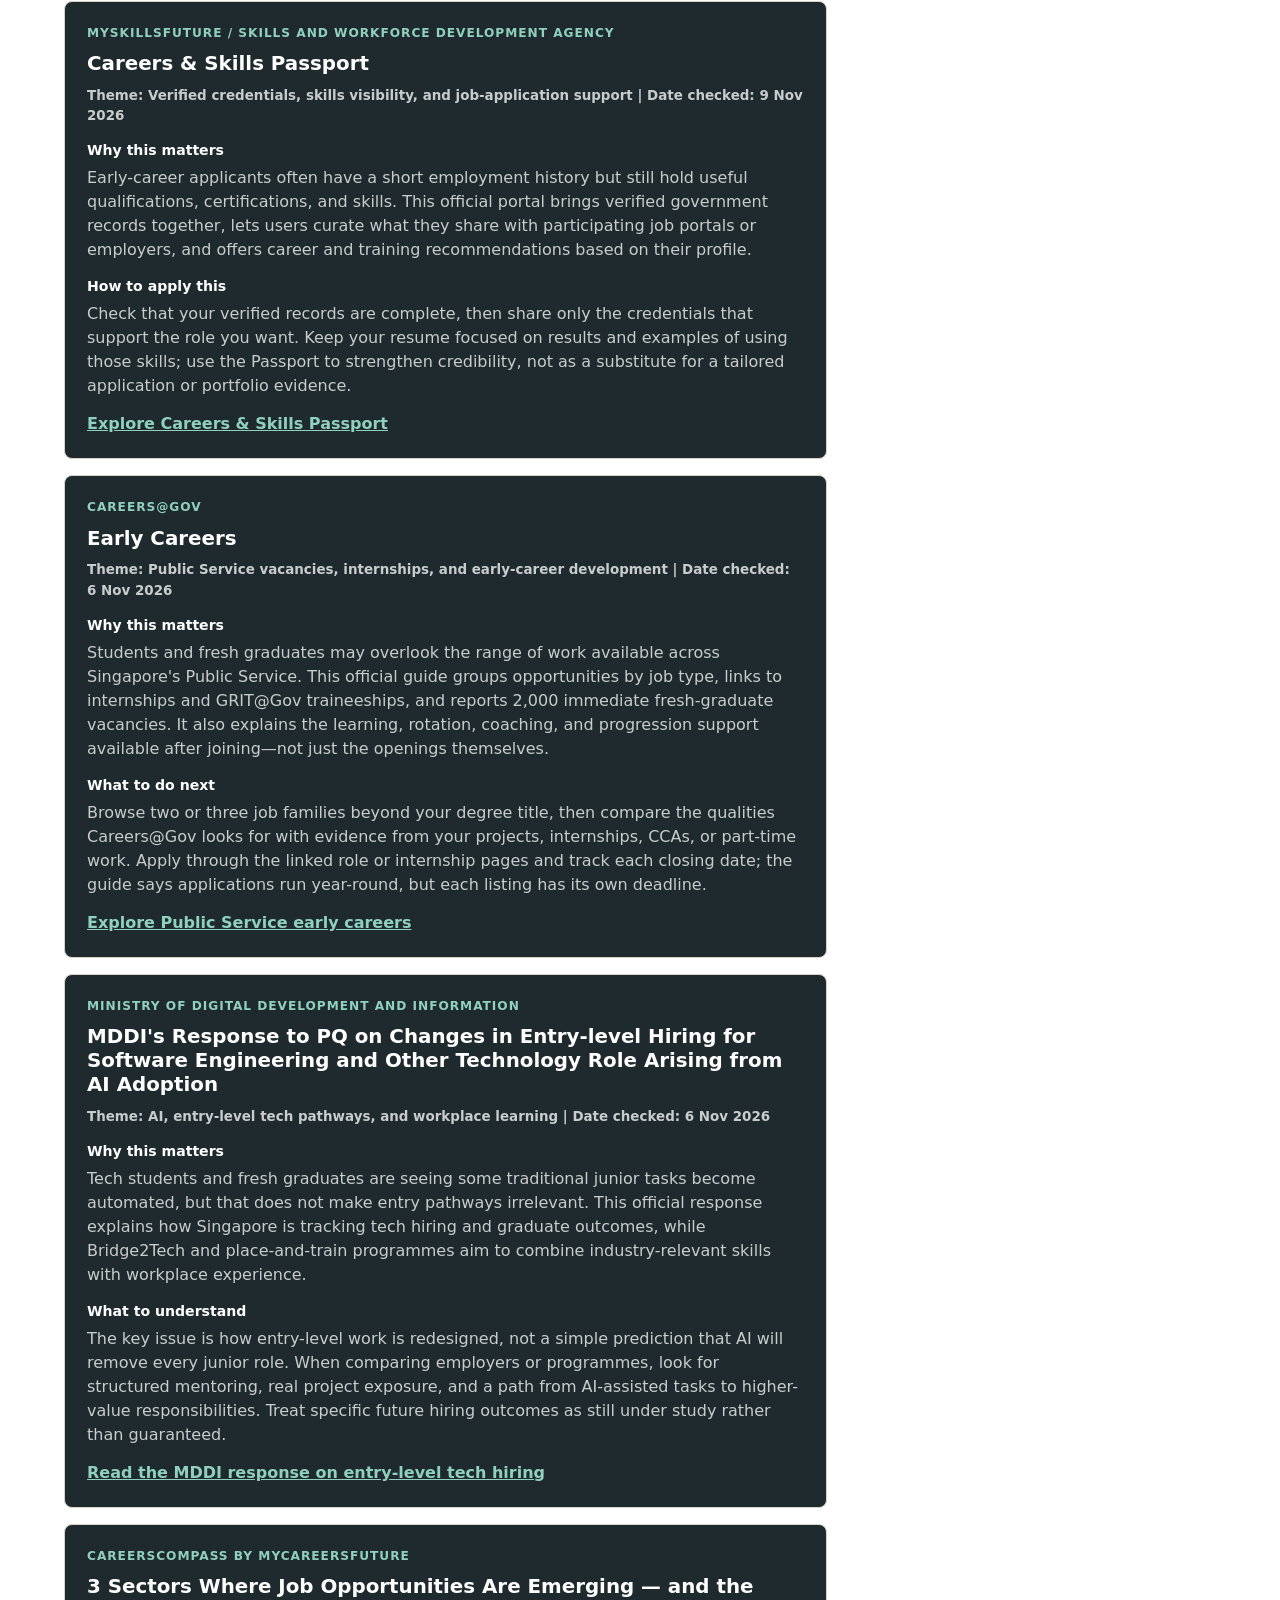
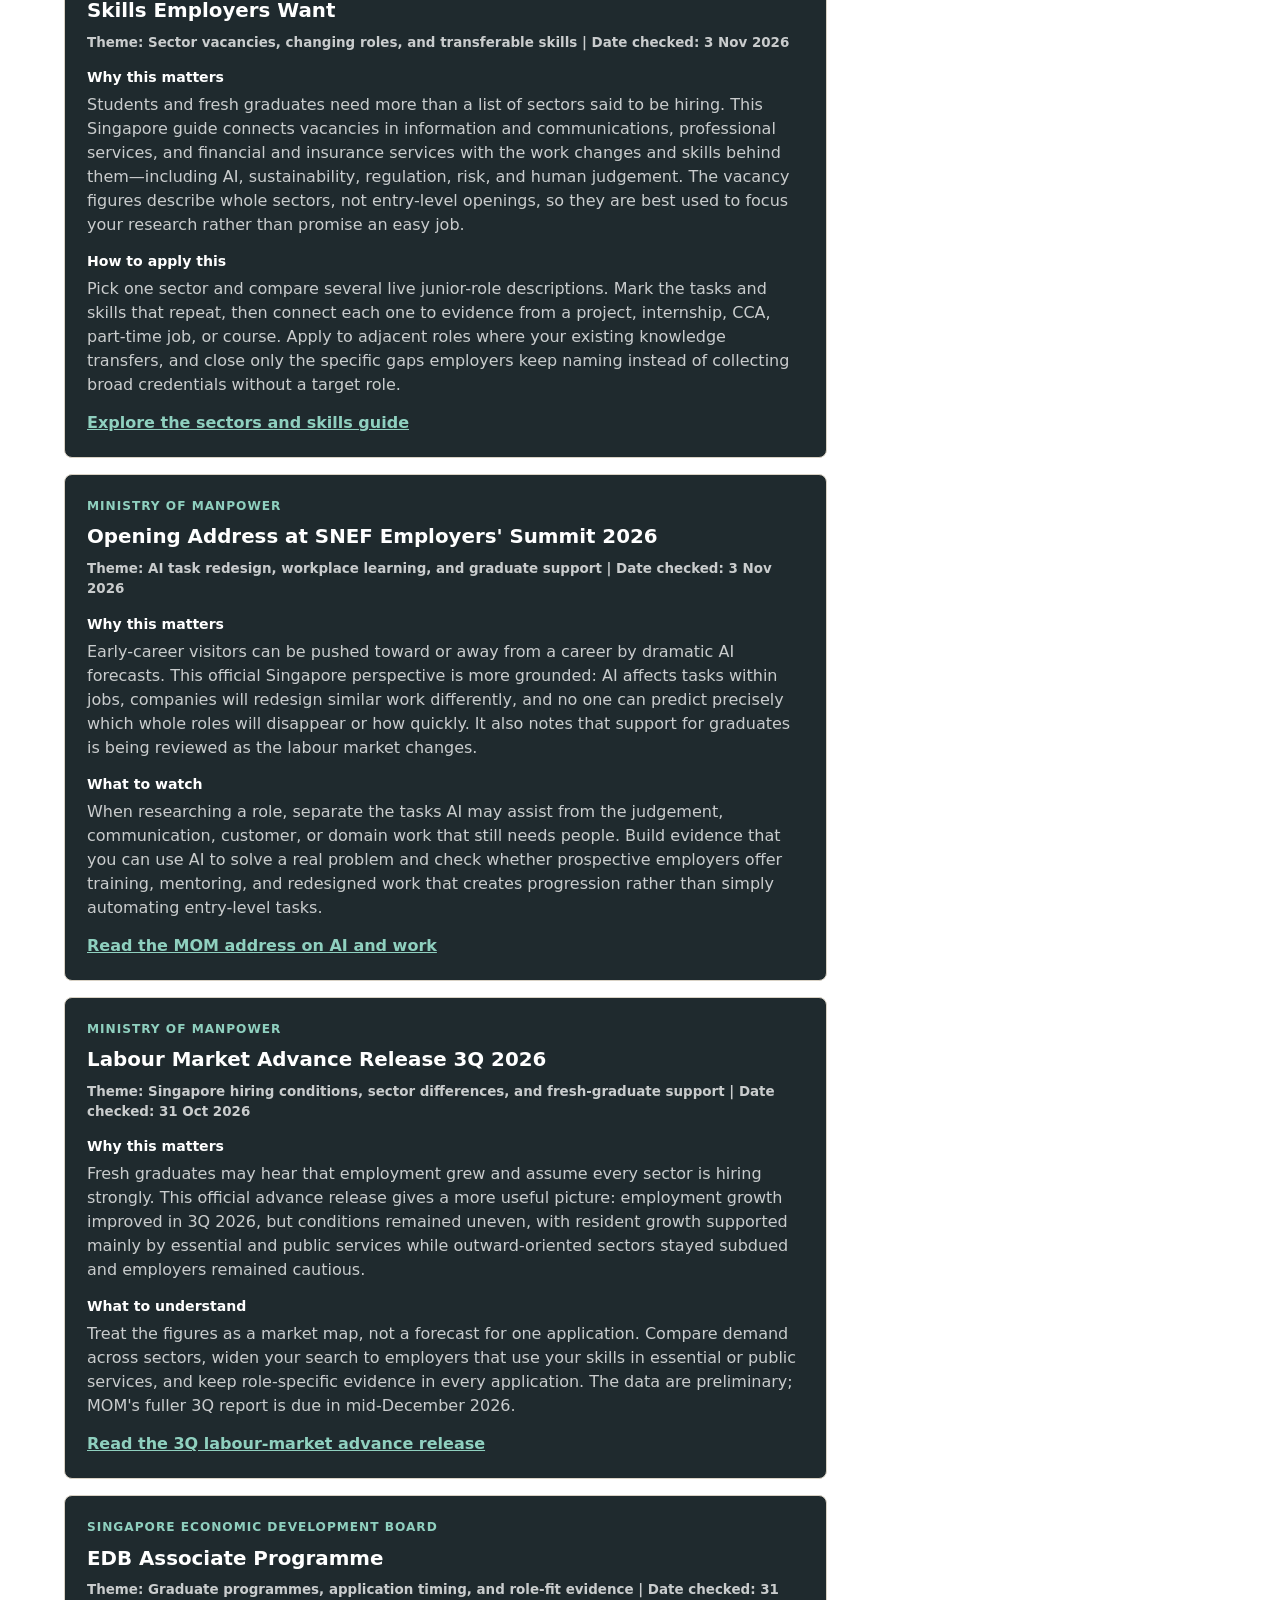
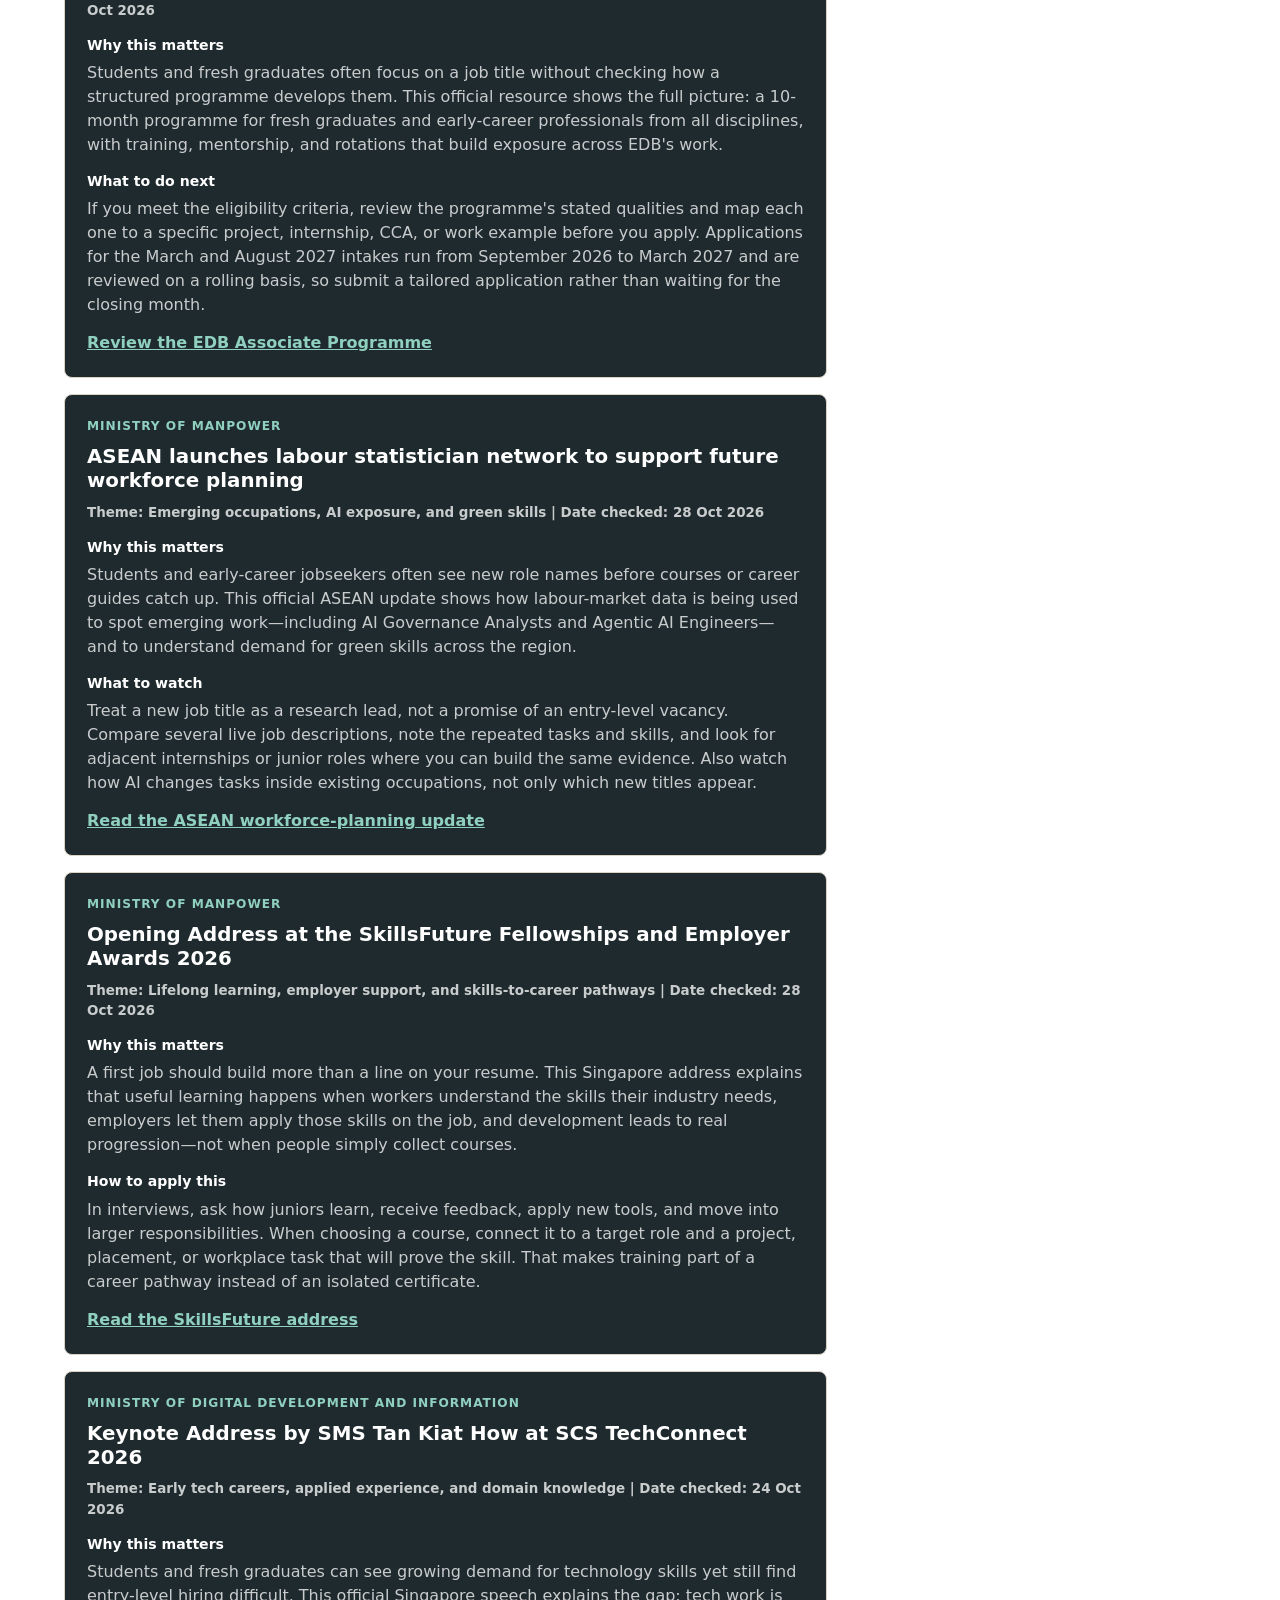
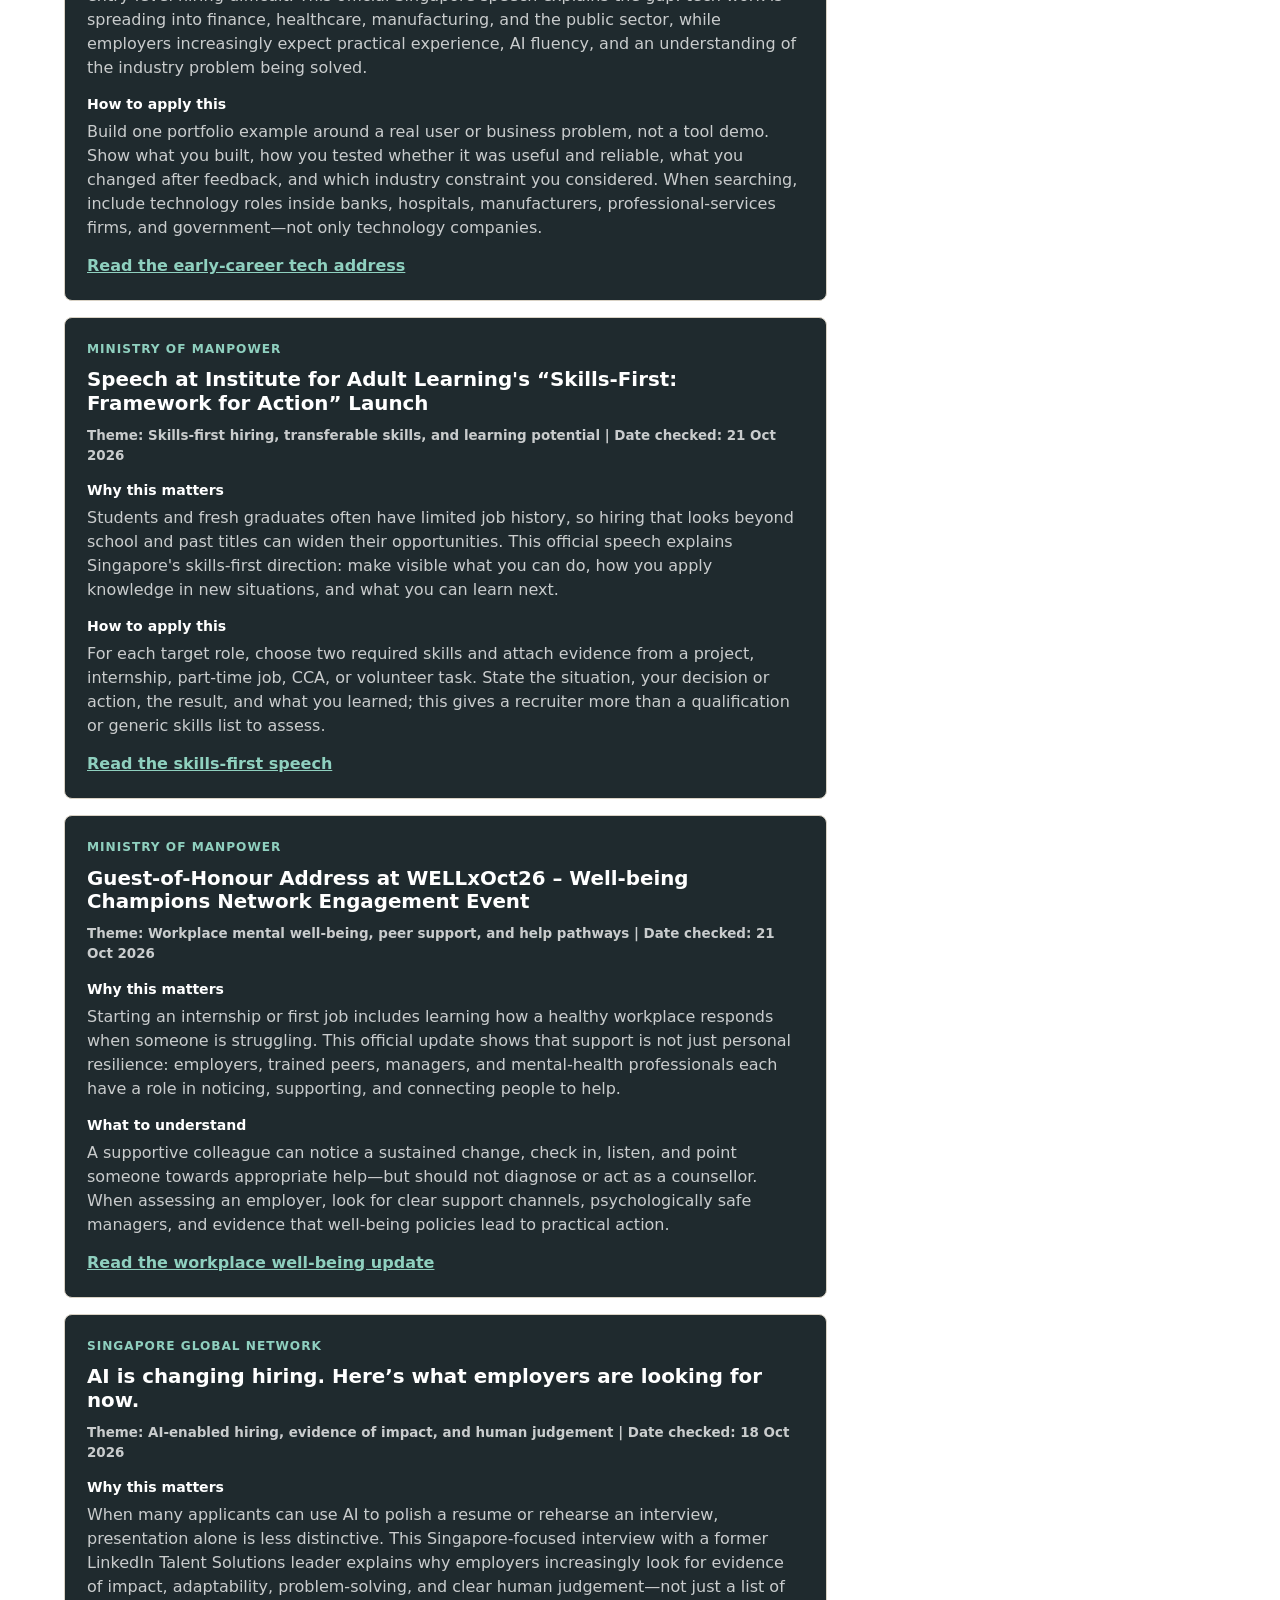
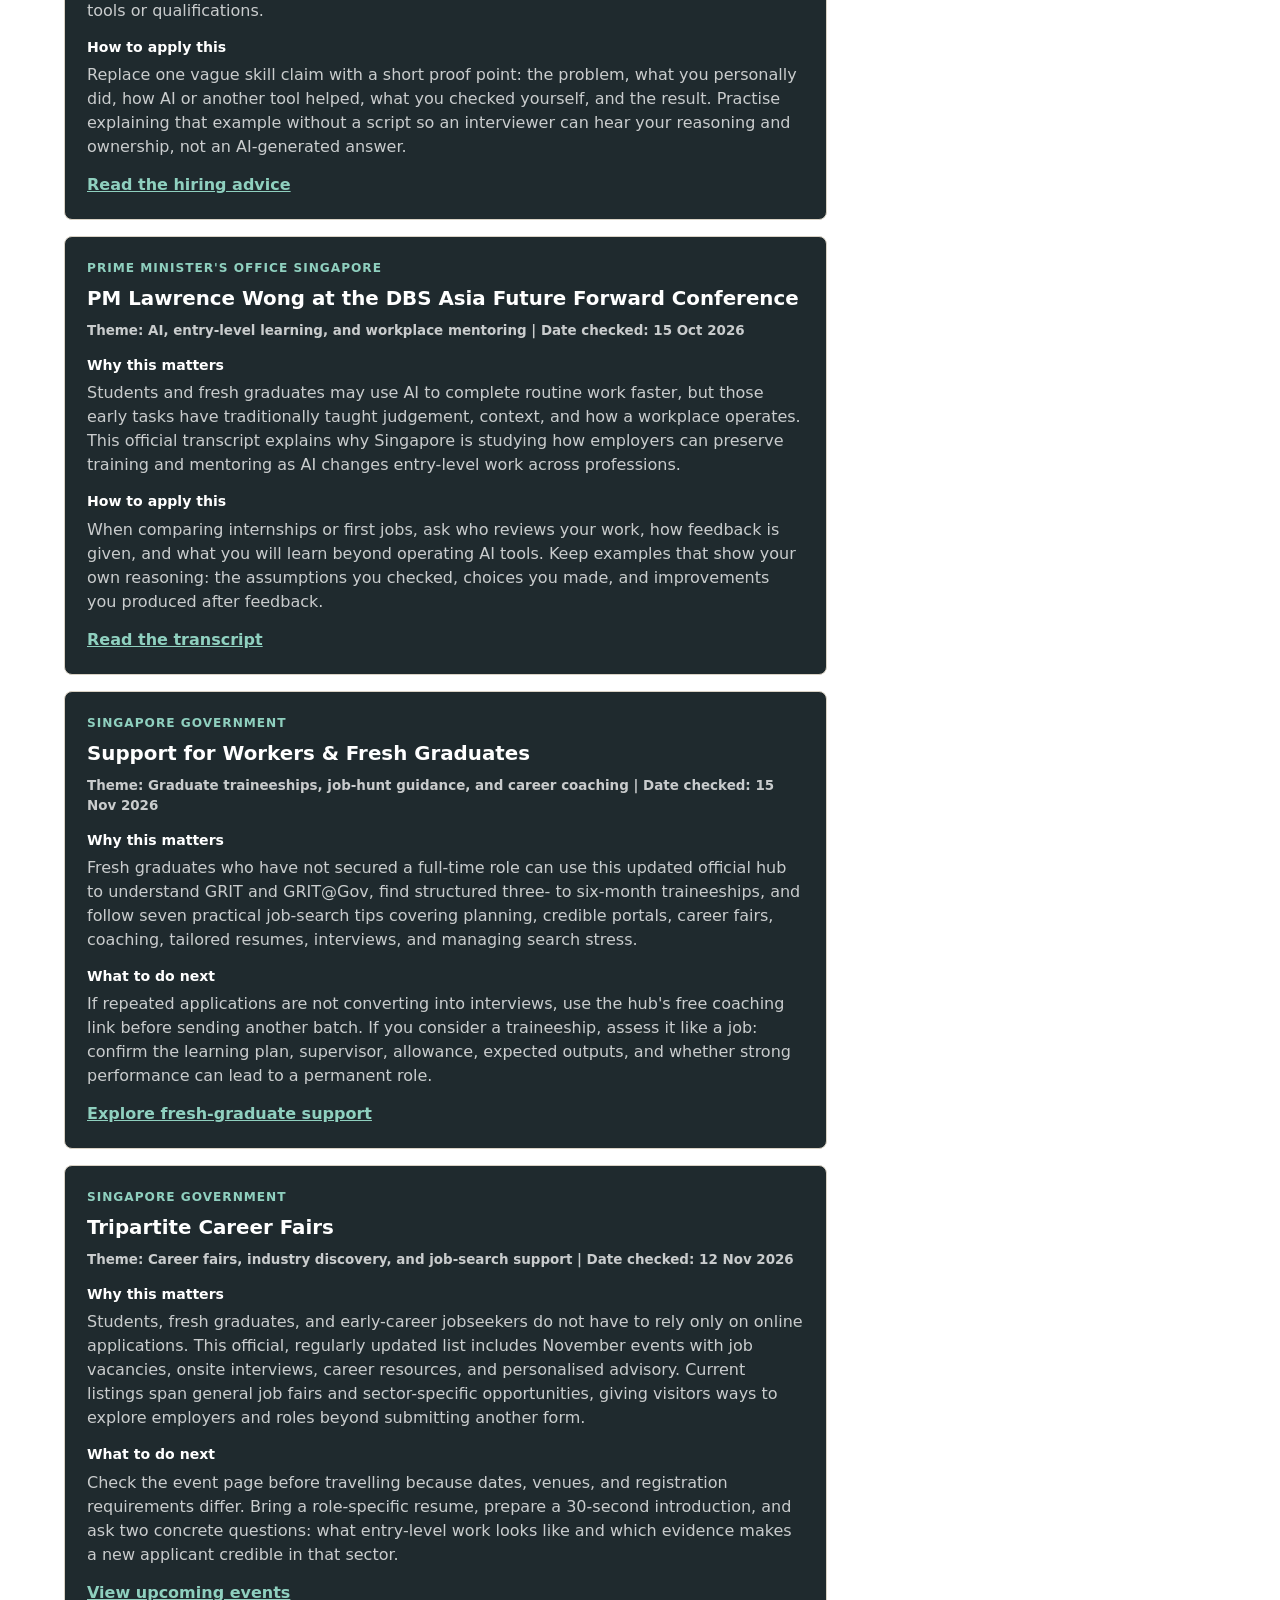
==== commit 938c2666: "Refresh accountancy career reads" ====
--- a/index.html
+++ b/index.html
@@ -294,6 +294,8 @@
           </p>
         </div>
         <div class="insight-strip" aria-label="Career reading focus areas">
+          <span>Accountancy opportunities and priority skills</span>
+          <span>AI-ready accountancy pathways</span>
           <span>School-to-work exposure</span>
           <span>Demonstrating skills beyond qualifications</span>
           <span>Student interview preparation</span>
@@ -367,6 +369,56 @@
         </div>
         <div class="article-grid">
           <article class="article-card featured">
+            <span class="article-source">Accounting and Corporate Regulatory Authority</span>
+            <h3>Key Findings from Accounting Entities Survey 2026</h3>
+            <p class="article-meta">Theme: Accountancy opportunities, starting salaries, and priority skills | Date checked: 15 Nov 2026</p>
+            <div class="article-note">
+              <strong>Why this matters</strong>
+              <p>
+                Students and fresh graduates considering accountancy can use current sector data
+                instead of relying on assumptions about the profession. ACRA reports that Singapore's
+                accountancy workforce grew to 22,362 in 2025, firms had more than 1,200 opportunities,
+                and about 80% were in audit and assurance or business advisory. Median pay also rose
+                across every seniority level covered by the survey.
+              </p>
+            </div>
+            <div class="article-note">
+              <strong>What to watch</strong>
+              <p>
+                Employers ranked AI application, ethics and governance first among their next
+                three-year skills priorities, followed by advanced data analytics and visualisation.
+                If this sector interests you, pair accounting fundamentals with evidence that you can
+                analyse data, question automated outputs, explain risks clearly, and use AI responsibly.
+              </p>
+            </div>
+            <a class="text-button" href="https://www.acra.gov.sg/news-events/news-announcements/key-findings-from-accounting-entities-ae-survey-2026/" target="_blank" rel="noopener">Read ACRA's survey findings</a>
+          </article>
+          <article class="article-card featured">
+            <span class="article-source">Institute of Singapore Chartered Accountants</span>
+            <h3>As AI Reshapes Accounting Jobs, ISCA Partners With All Five Polytechnics and ITE to Prepare Future Talent</h3>
+            <p class="article-meta">Theme: Student AI fluency, workplace exposure, and accountancy pathways | Date checked: 15 Nov 2026</p>
+            <div class="article-note">
+              <strong>Why this matters</strong>
+              <p>
+                Polytechnic and ITE students interested in finance or accountancy need more than
+                technical knowledge as routine work changes. This five-year partnership is designed
+                to provide practical AI learning, industry projects, mentoring, and internships, so
+                students can practise checking AI output and applying professional judgement before
+                entering the workforce.
+              </p>
+            </div>
+            <div class="article-note">
+              <strong>How to apply this</strong>
+              <p>
+                Look out for opportunities offered through your institution and choose experiences
+                that produce work you can explain: the accounting problem, how you used AI, what you
+                checked independently, and the decision or insight that followed. That evidence is
+                more useful in an internship or first-job interview than simply listing an AI course.
+              </p>
+            </div>
+            <a class="text-button" href="https://isca.org.sg/content-item?id=d8a1aa9e-aa1a-4ce4-8020-eda896c4a564" target="_blank" rel="noopener">Read about the student partnership</a>
+          </article>
+          <article class="article-card featured">
             <span class="article-source">CNA</span>
             <h3>Singapore students to get more career exposure through new MOE platform</h3>
             <p class="article-meta">Theme: School-to-work exposure, industry discovery, and real-world learning | Date checked: 12 Nov 2026</p>
@@ -801,22 +853,23 @@
           <article class="article-card featured">
             <span class="article-source">Singapore Government</span>
             <h3>Support for Workers &amp; Fresh Graduates</h3>
-            <p class="article-meta">Theme: Graduate traineeships, job-hunt guidance, and career coaching | Date checked: 15 Oct 2026</p>
-            <div class="article-note">
-              <strong>Why this matters</strong>
-              <p>
-                Fresh graduates who have not secured a full-time role can use this official
-                hub to understand GRIT and GRIT@Gov, find structured three- to six-month
-                traineeships, and reach practical job-hunt and coaching resources in one place.
+            <p class="article-meta">Theme: Graduate traineeships, job-hunt guidance, and career coaching | Date checked: 15 Nov 2026</p>
+            <div class="article-note">
+              <strong>Why this matters</strong>
+              <p>
+                Fresh graduates who have not secured a full-time role can use this updated official
+                hub to understand GRIT and GRIT@Gov, find structured three- to six-month traineeships,
+                and follow seven practical job-search tips covering planning, credible portals,
+                career fairs, coaching, tailored resumes, interviews, and managing search stress.
               </p>
             </div>
             <div class="article-note">
               <strong>What to do next</strong>
               <p>
-                Check the current eligibility and application links, then assess a traineeship
-                like a job: confirm the learning plan, supervisor, allowance, expected outputs,
-                and whether strong performance can lead to a permanent role. Use coaching if
-                repeated applications are not converting into interviews.
+                If repeated applications are not converting into interviews, use the hub's free
+                coaching link before sending another batch. If you consider a traineeship, assess it
+                like a job: confirm the learning plan, supervisor, allowance, expected outputs, and
+                whether strong performance can lead to a permanent role.
               </p>
             </div>
             <a class="text-button" href="https://www.gov.sg/features/sert/support-workers/" target="_blank" rel="noopener">Explore fresh-graduate support</a>
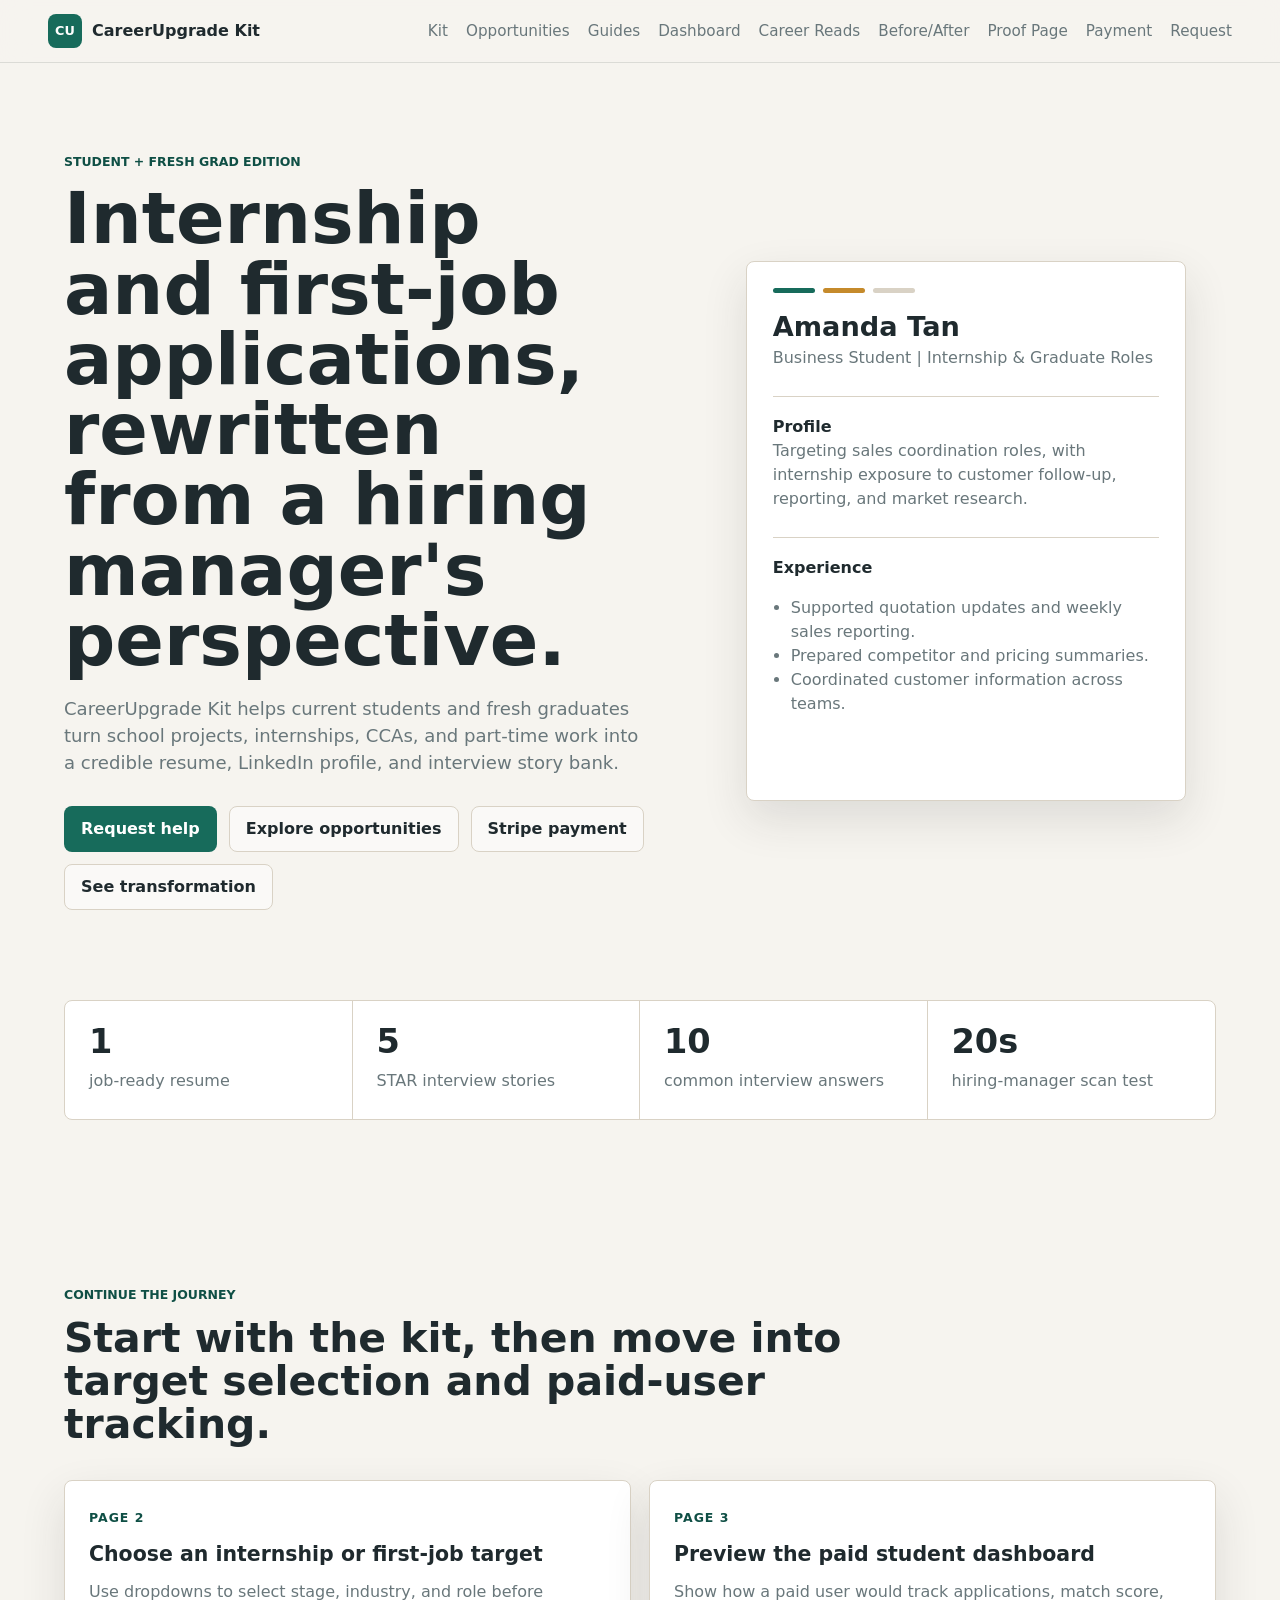
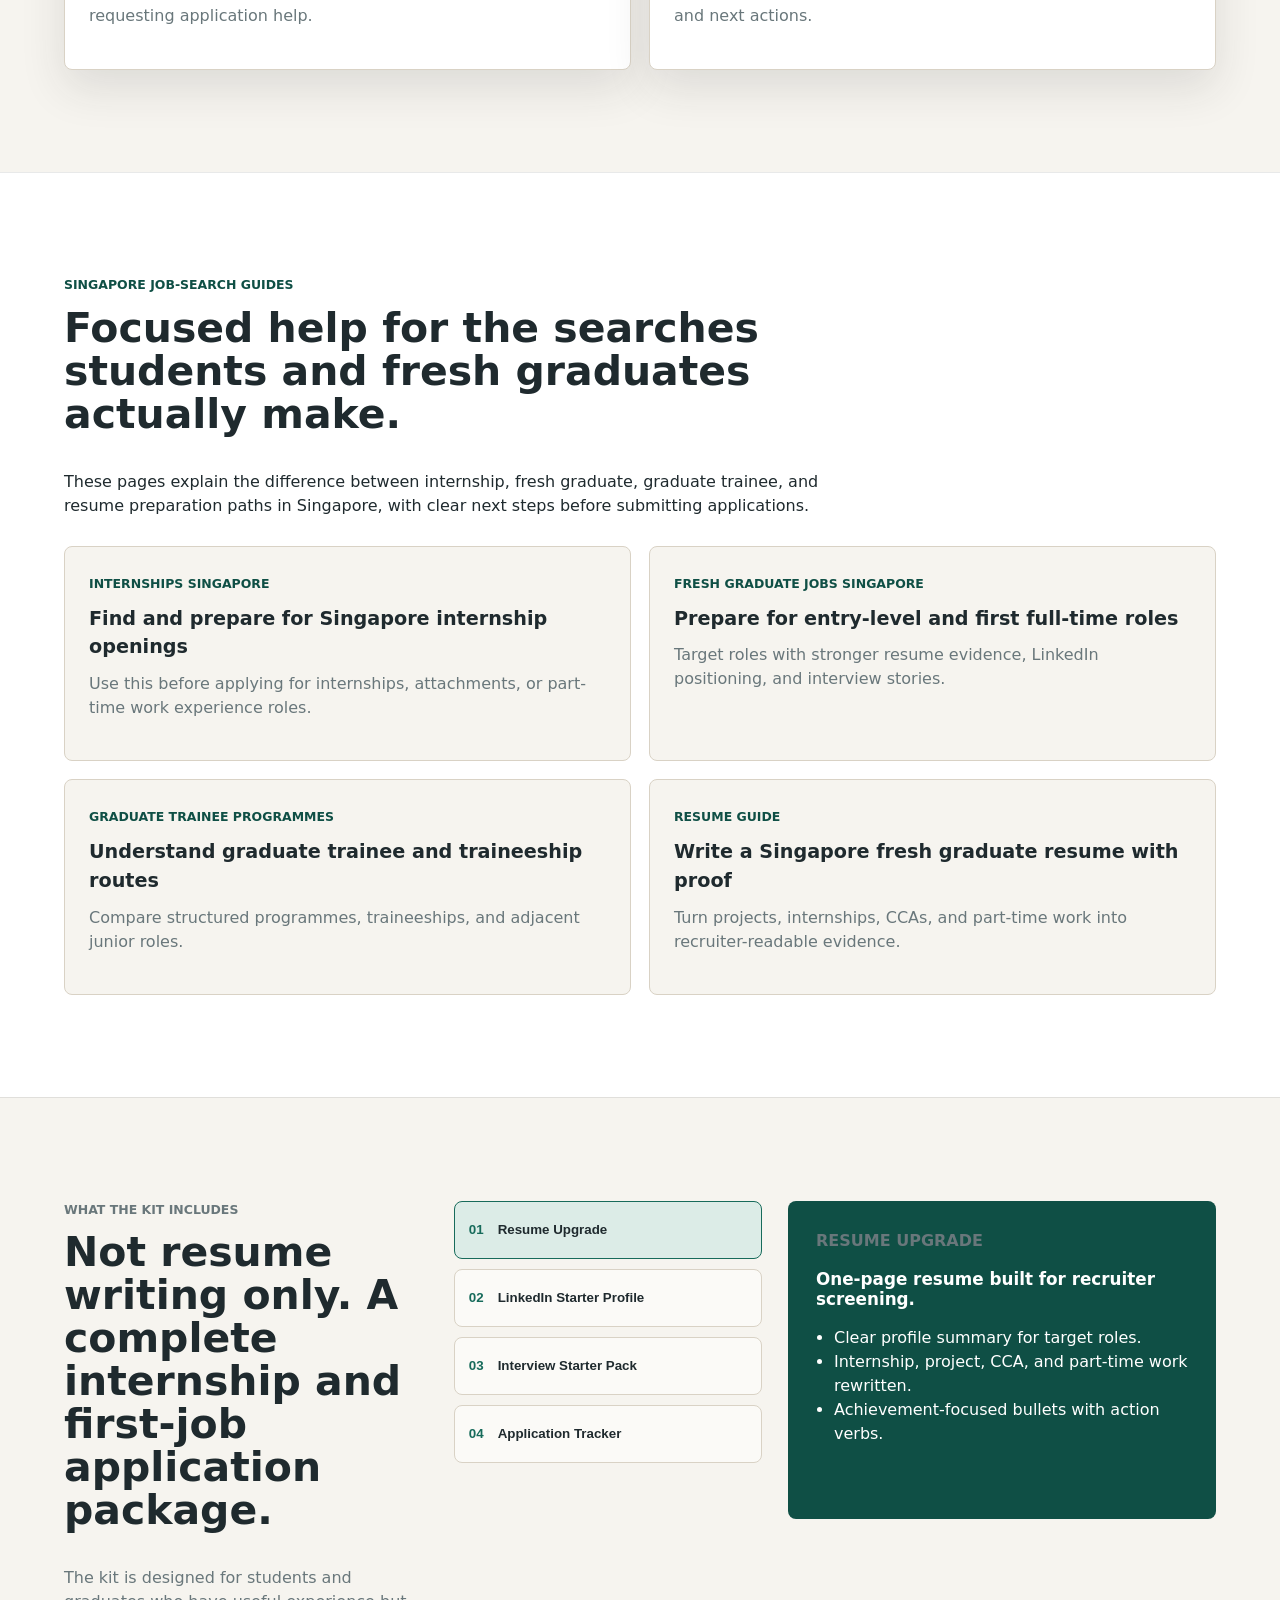
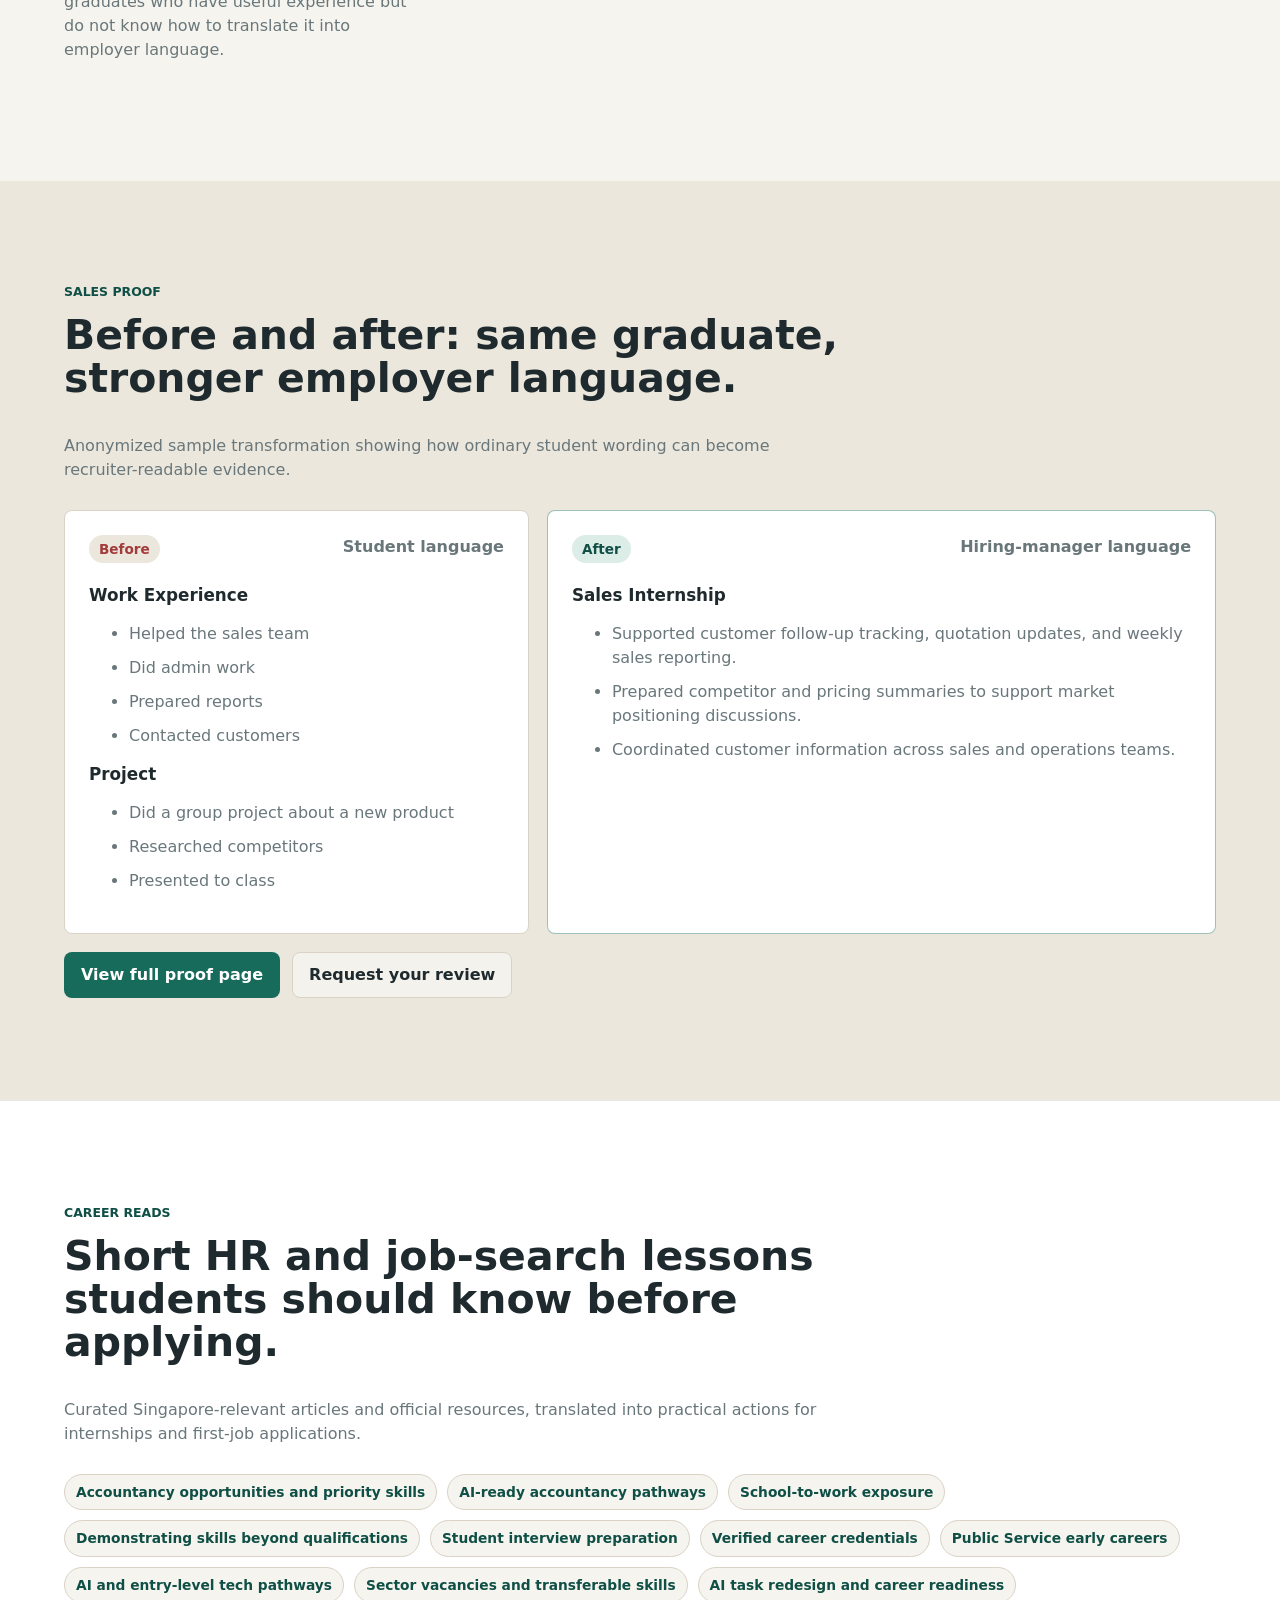
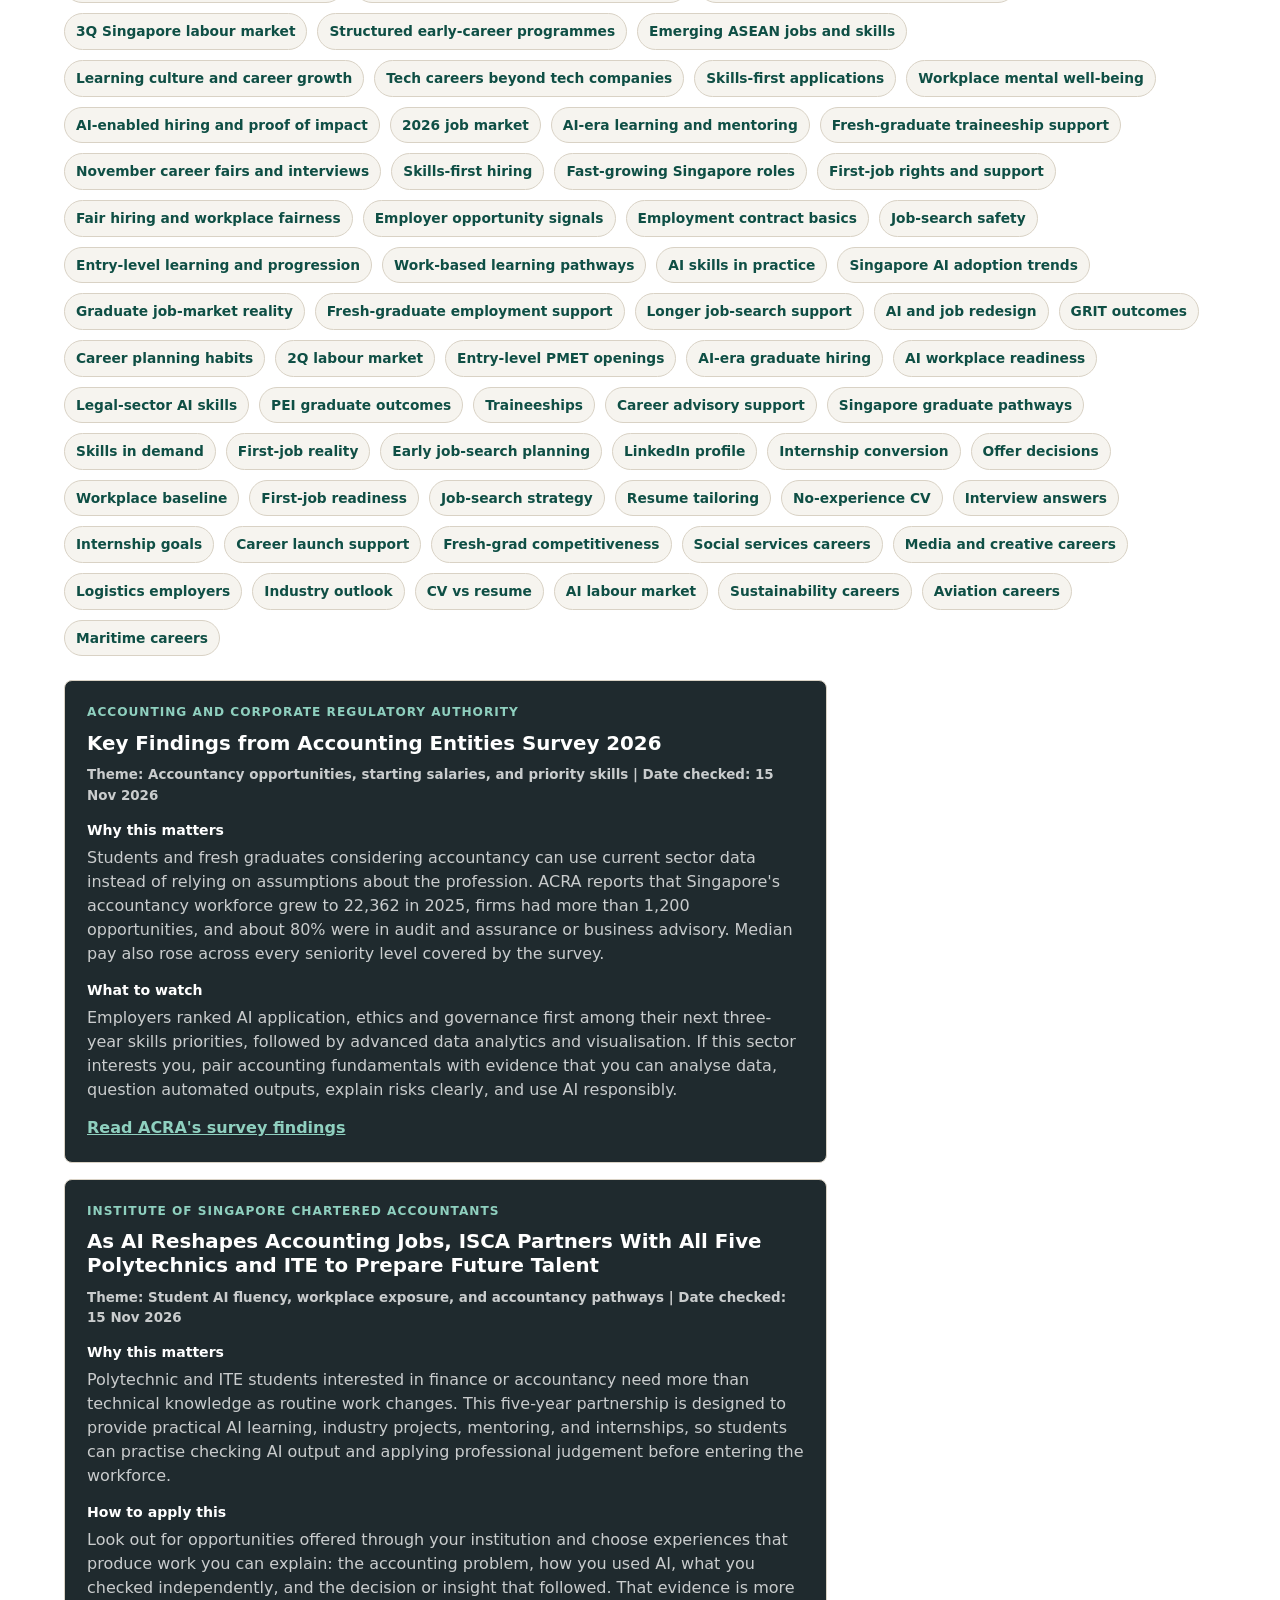
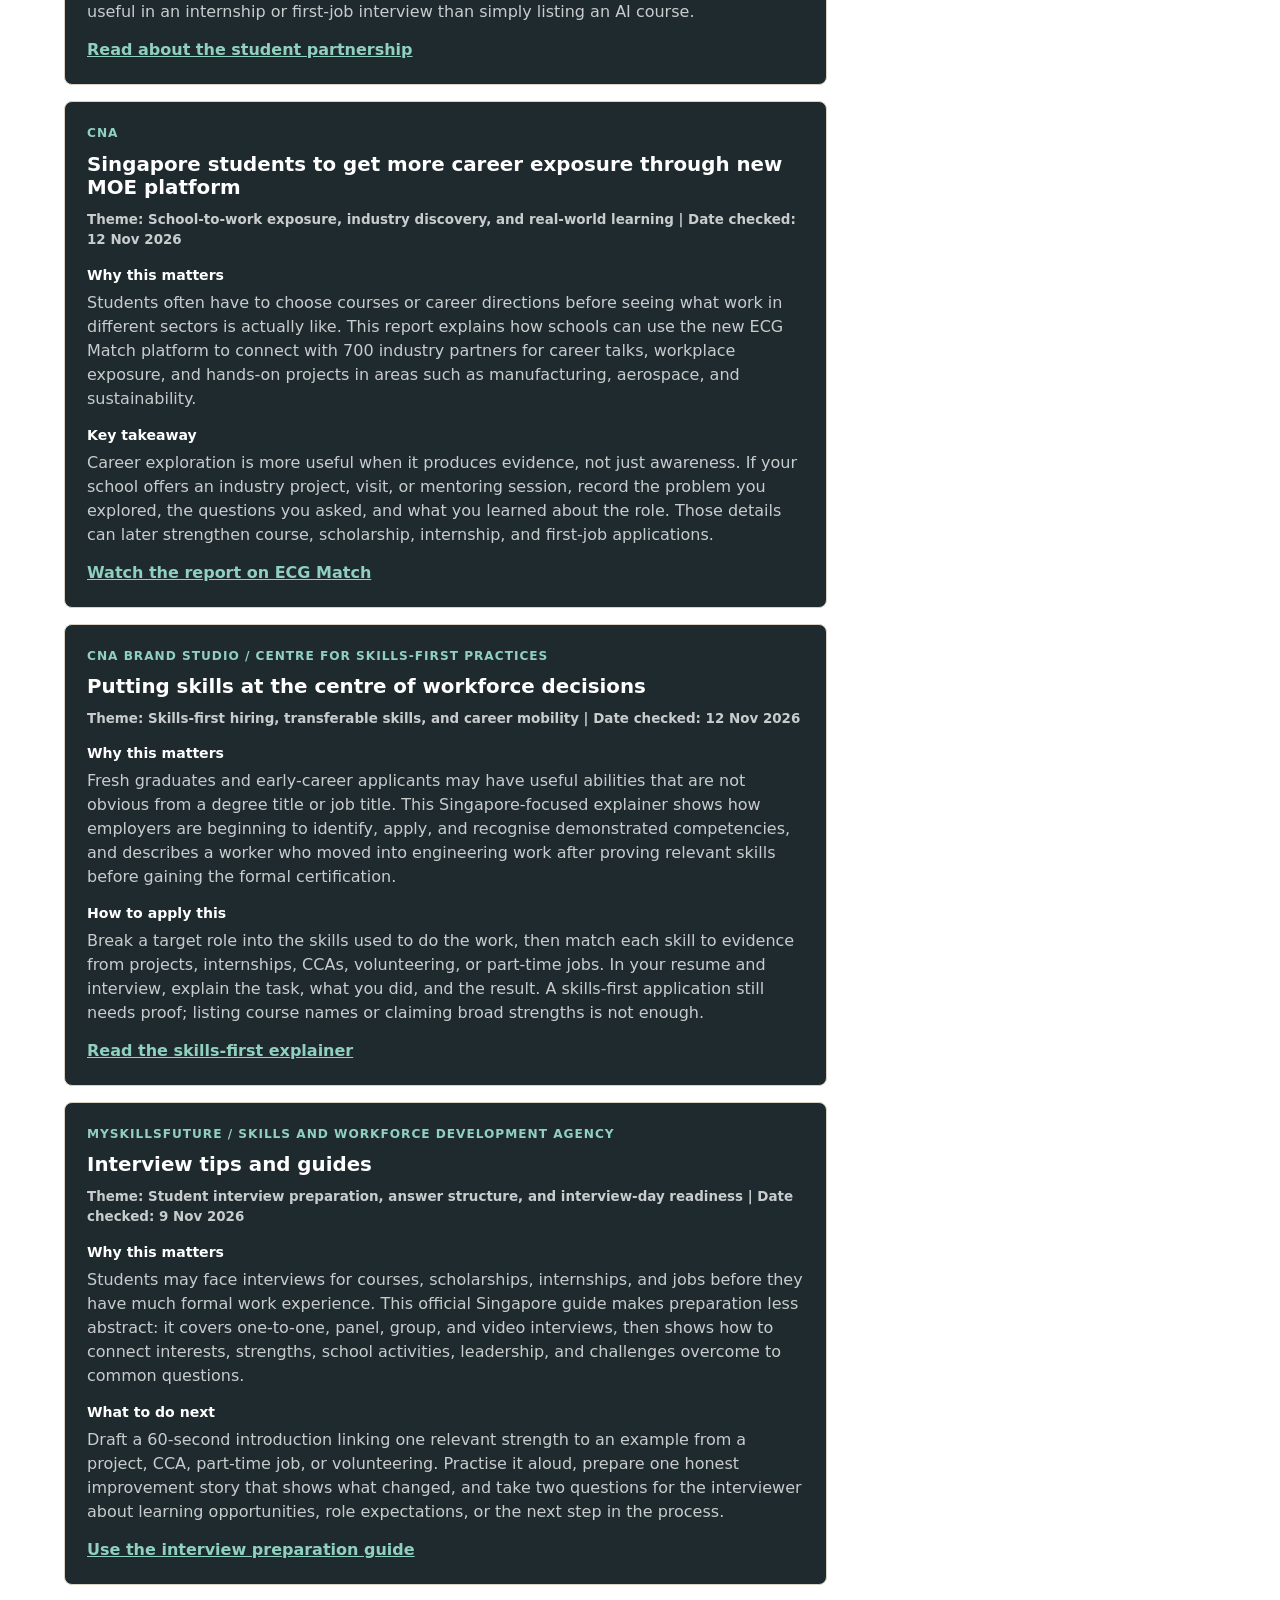
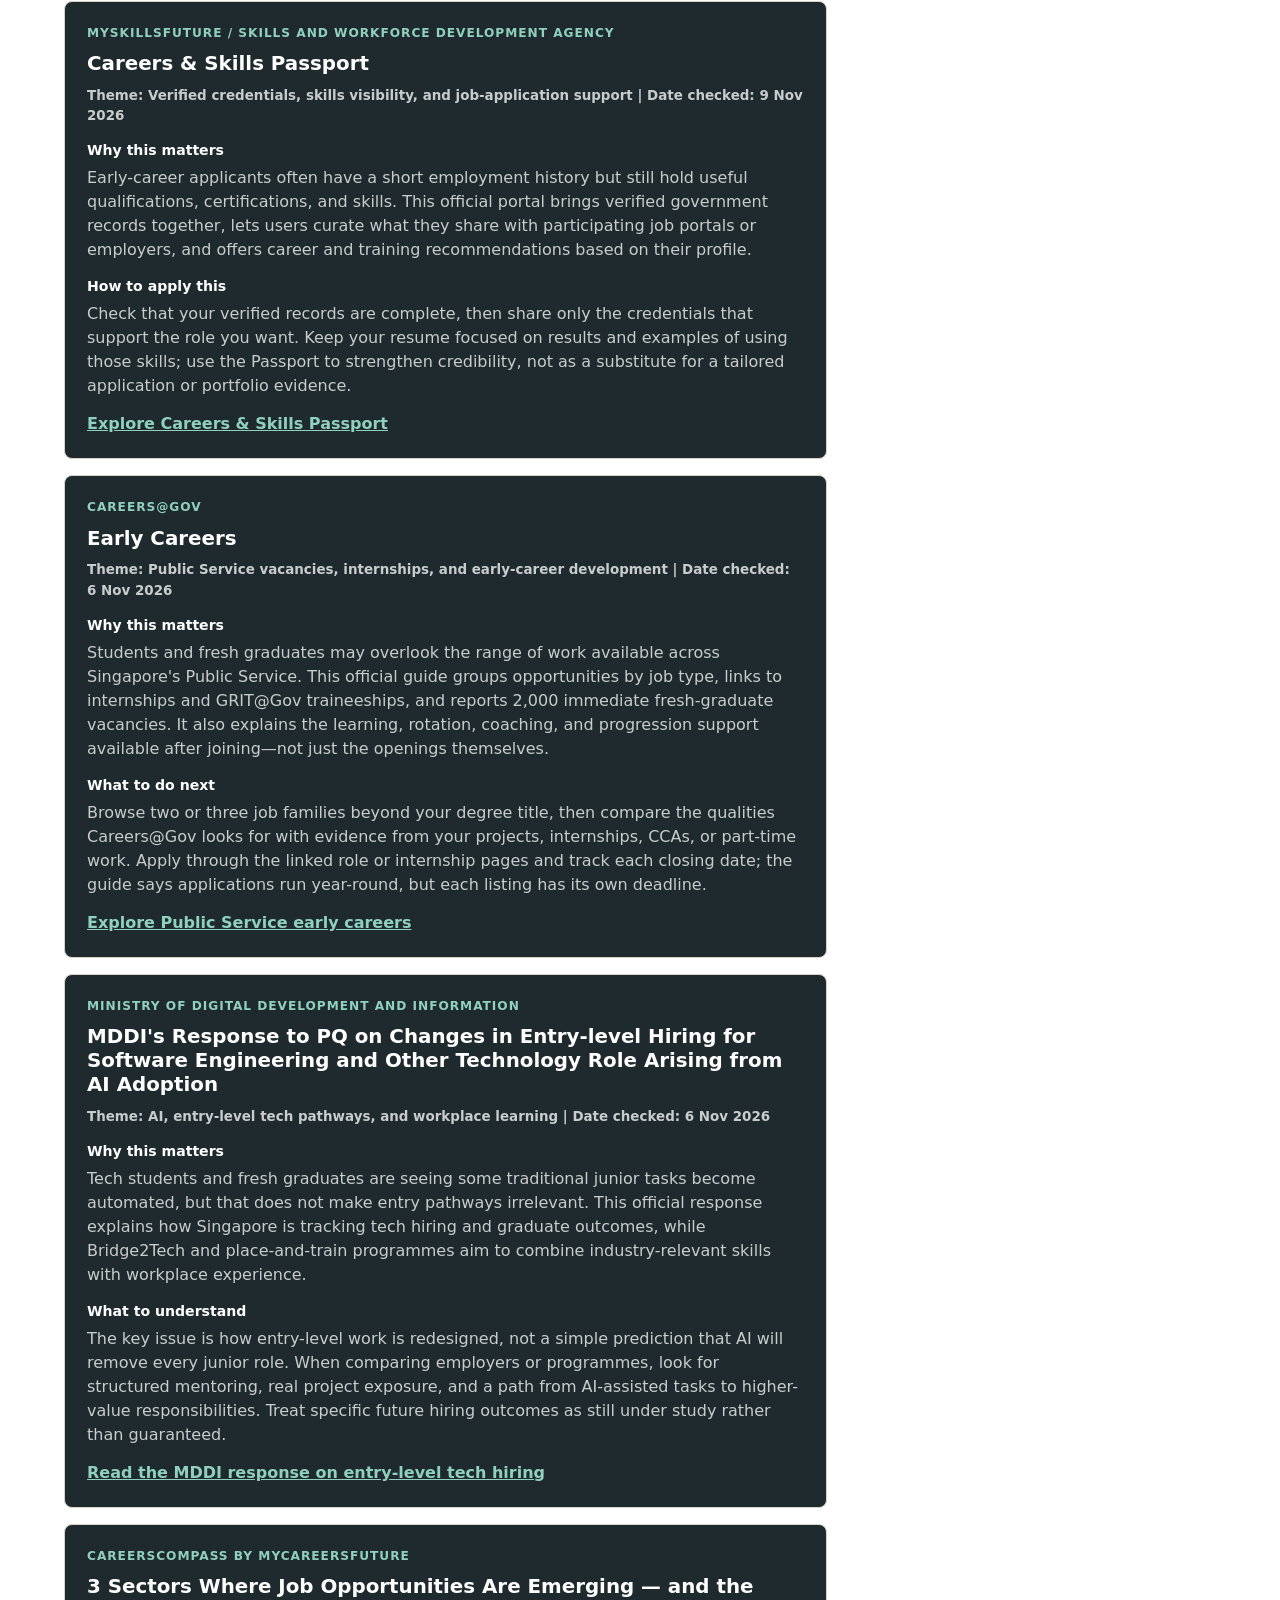
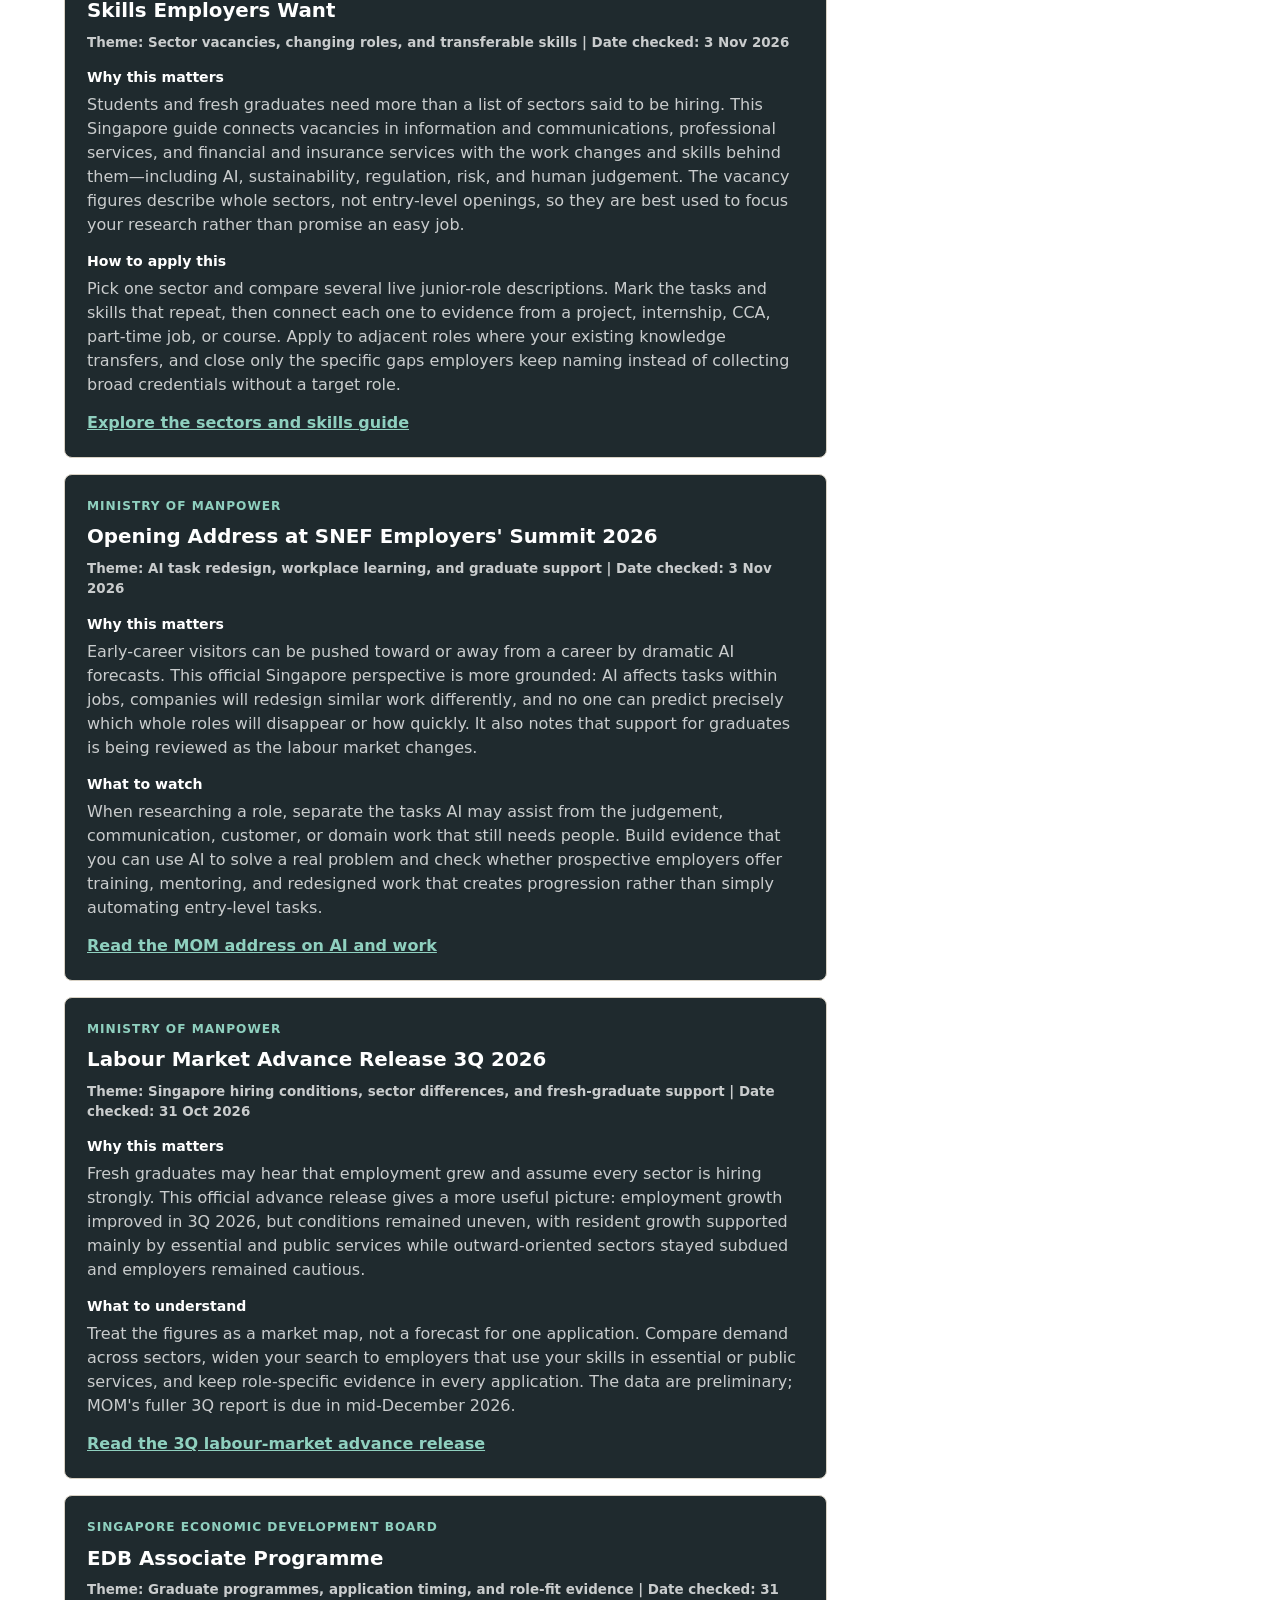
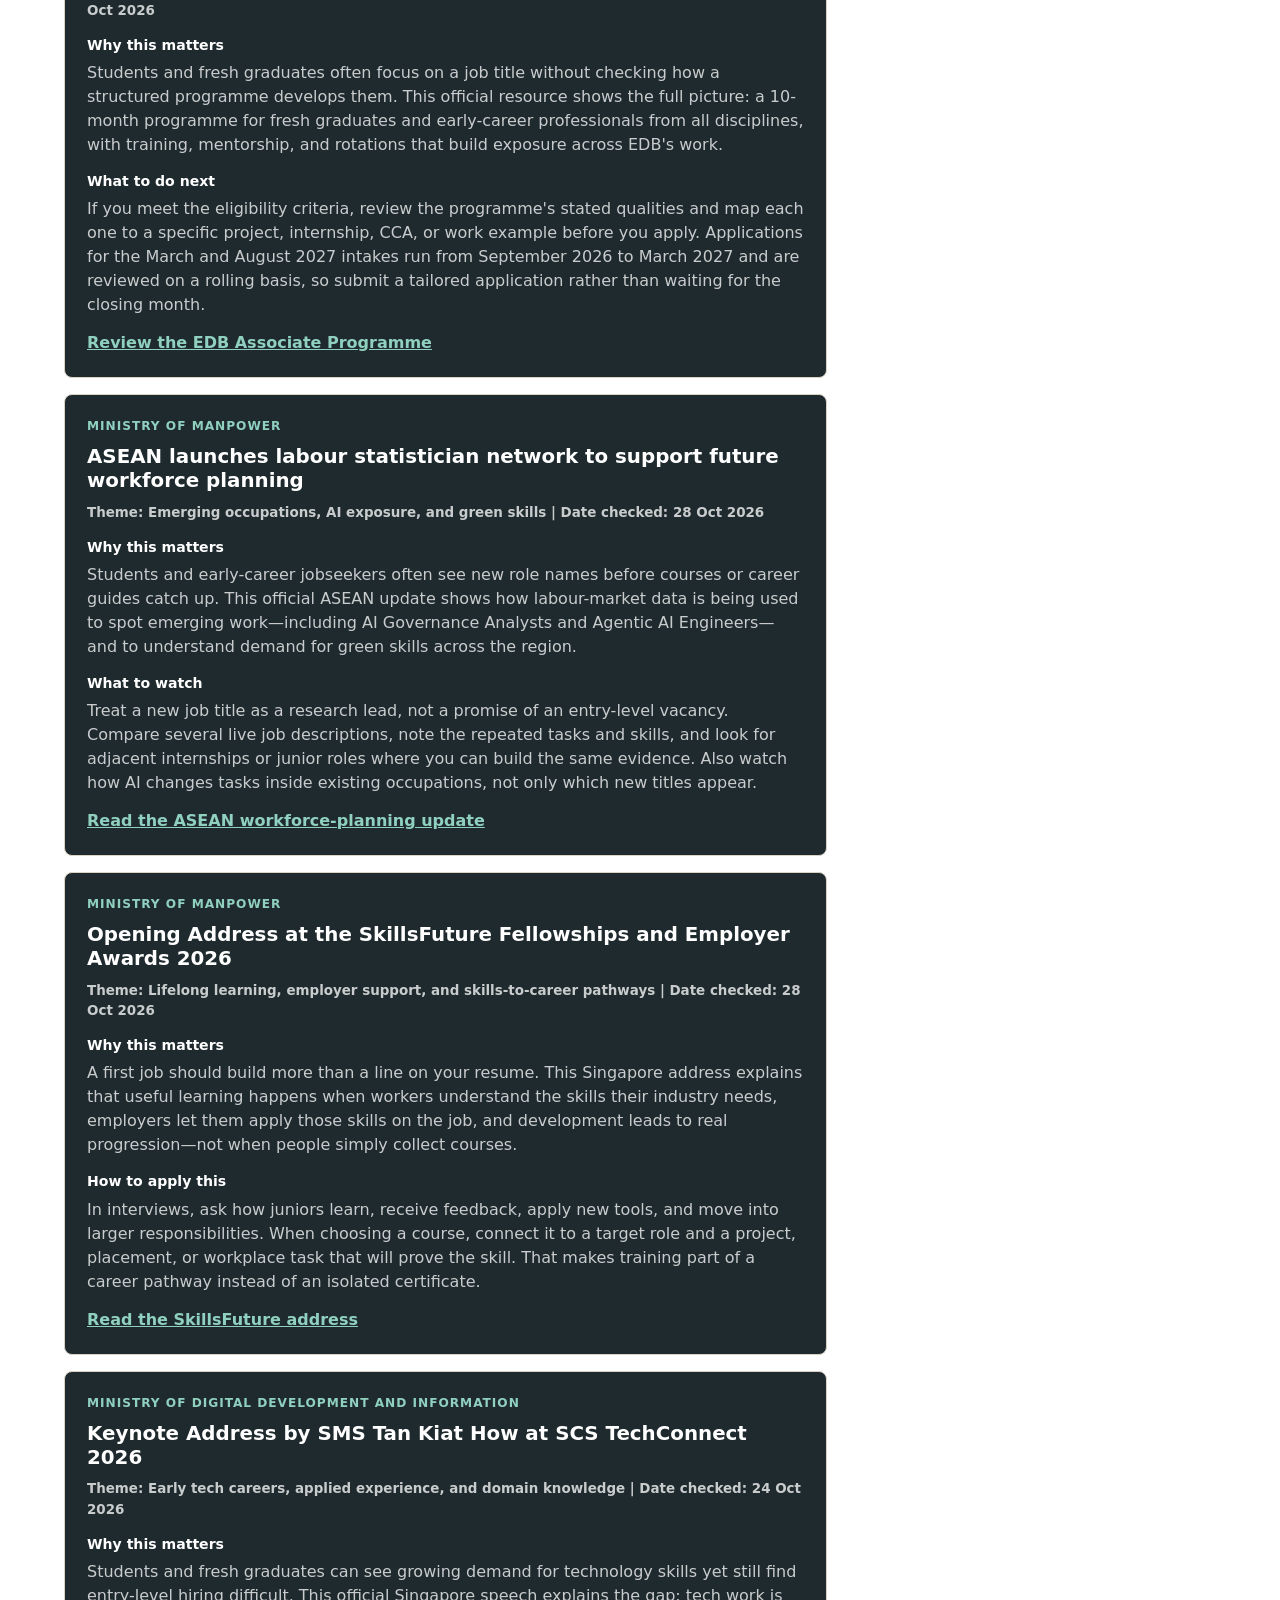
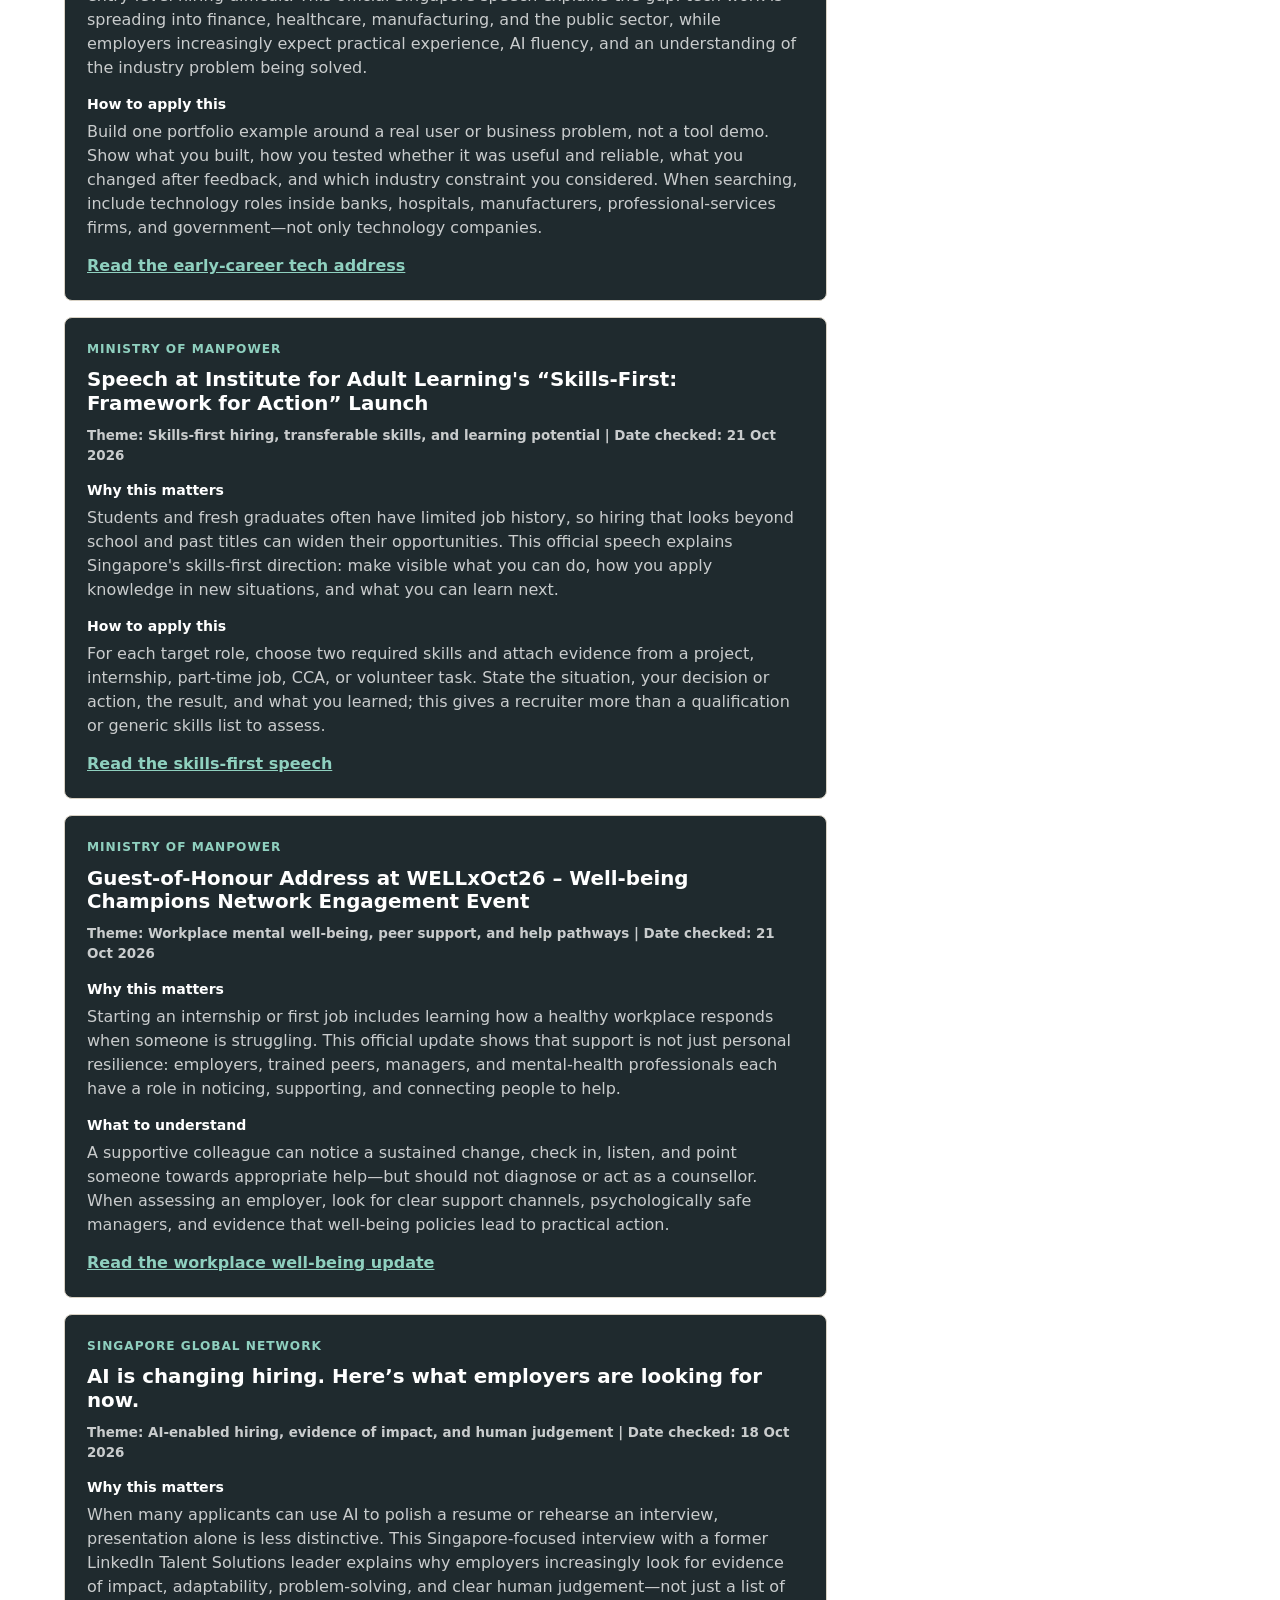
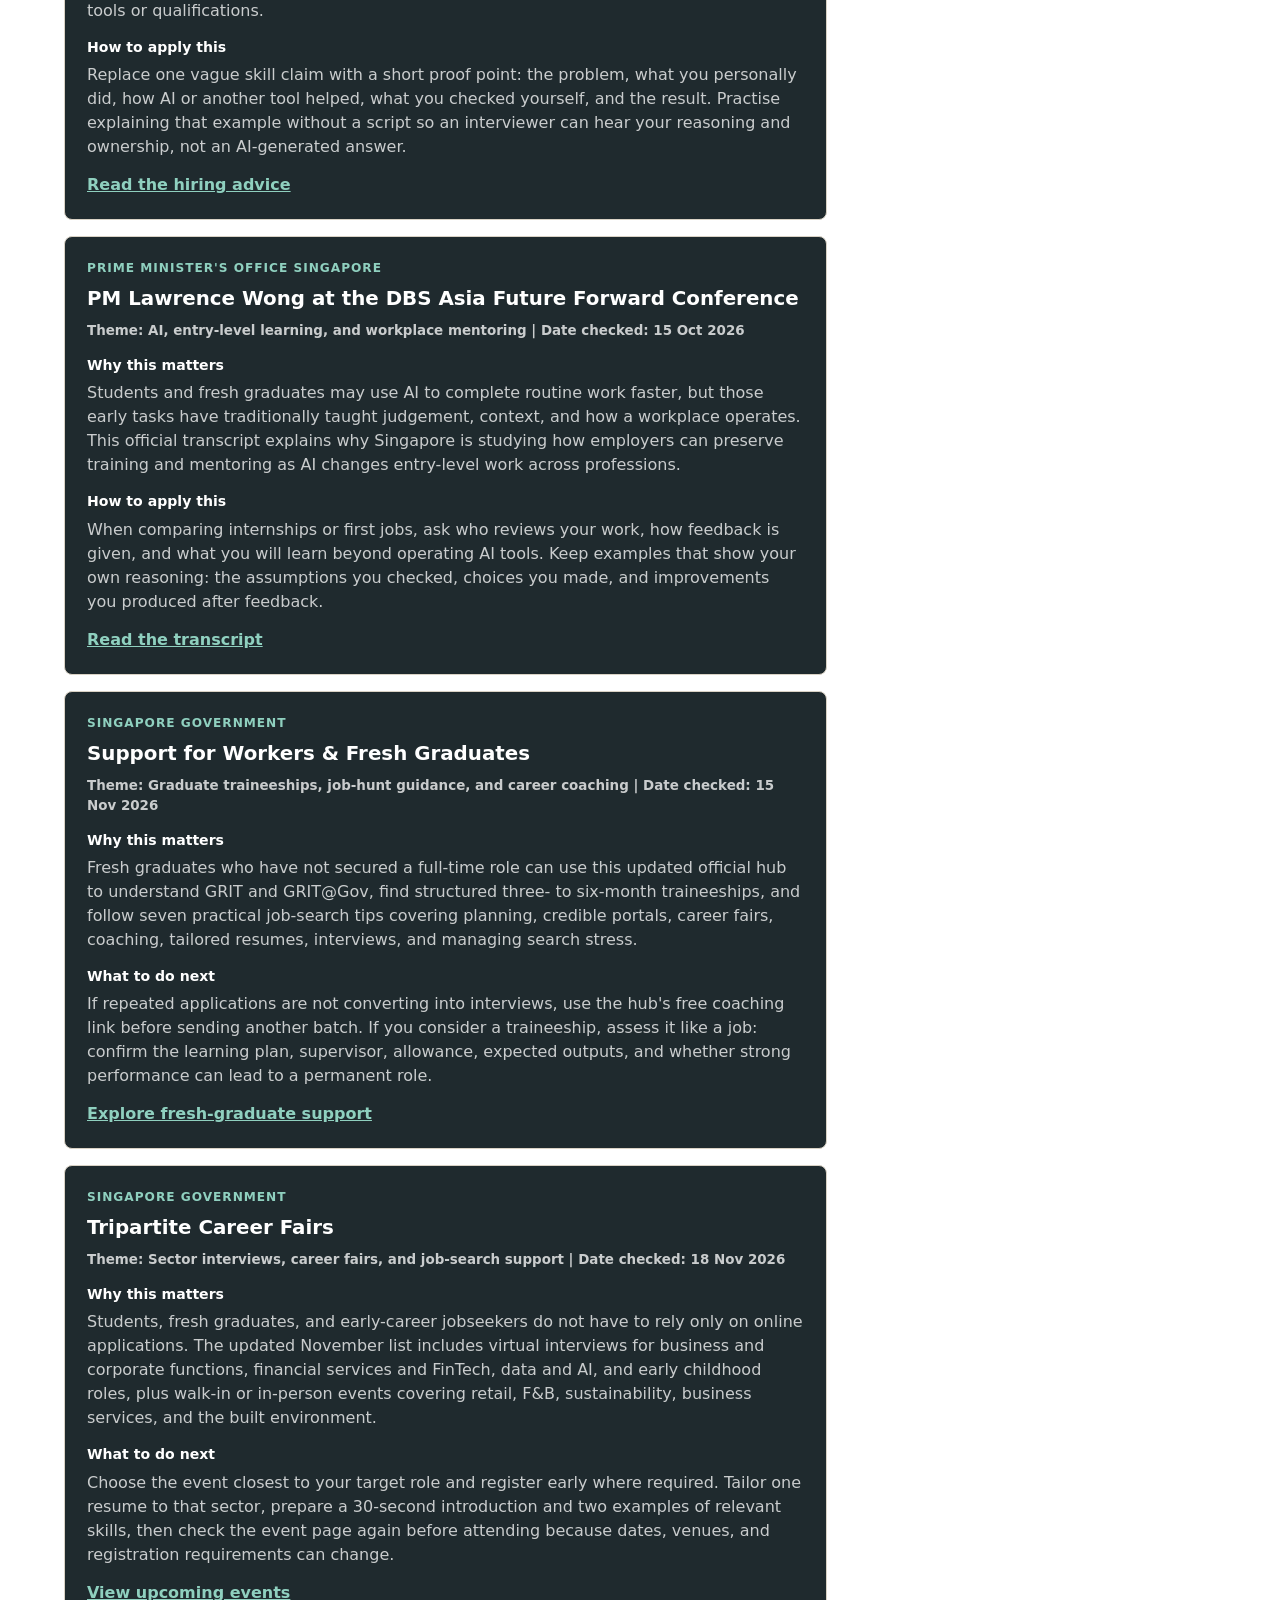
==== commit 739ab7ba: "Refresh November career fair read" ====
--- a/index.html
+++ b/index.html
@@ -877,25 +877,24 @@
           <article class="article-card featured">
             <span class="article-source">Singapore Government</span>
             <h3>Tripartite Career Fairs</h3>
-            <p class="article-meta">Theme: Career fairs, industry discovery, and job-search support | Date checked: 12 Nov 2026</p>
+            <p class="article-meta">Theme: Sector interviews, career fairs, and job-search support | Date checked: 18 Nov 2026</p>
             <div class="article-note">
               <strong>Why this matters</strong>
               <p>
                 Students, fresh graduates, and early-career jobseekers do not have to rely
-                only on online applications. This official, regularly updated list includes
-                November events with job vacancies, onsite interviews, career resources, and
-                personalised advisory. Current listings span general job fairs and sector-specific
-                opportunities, giving visitors ways to explore employers and roles beyond submitting
-                another form.
+                only on online applications. The updated November list includes virtual interviews
+                for business and corporate functions, financial services and FinTech, data and AI,
+                and early childhood roles, plus walk-in or in-person events covering retail, F&amp;B,
+                sustainability, business services, and the built environment.
               </p>
             </div>
             <div class="article-note">
               <strong>What to do next</strong>
               <p>
-                Check the event page before travelling because dates, venues, and registration
-                requirements differ. Bring a role-specific resume, prepare a 30-second introduction,
-                and ask two concrete questions: what entry-level work looks like and which evidence
-                makes a new applicant credible in that sector.
+                Choose the event closest to your target role and register early where required.
+                Tailor one resume to that sector, prepare a 30-second introduction and two examples
+                of relevant skills, then check the event page again before attending because dates,
+                venues, and registration requirements can change.
               </p>
             </div>
             <a class="text-button" href="https://www.gov.sg/features/jobs-and-upskilling/tripartite-career-fairs/" target="_blank" rel="noopener">View upcoming events</a>
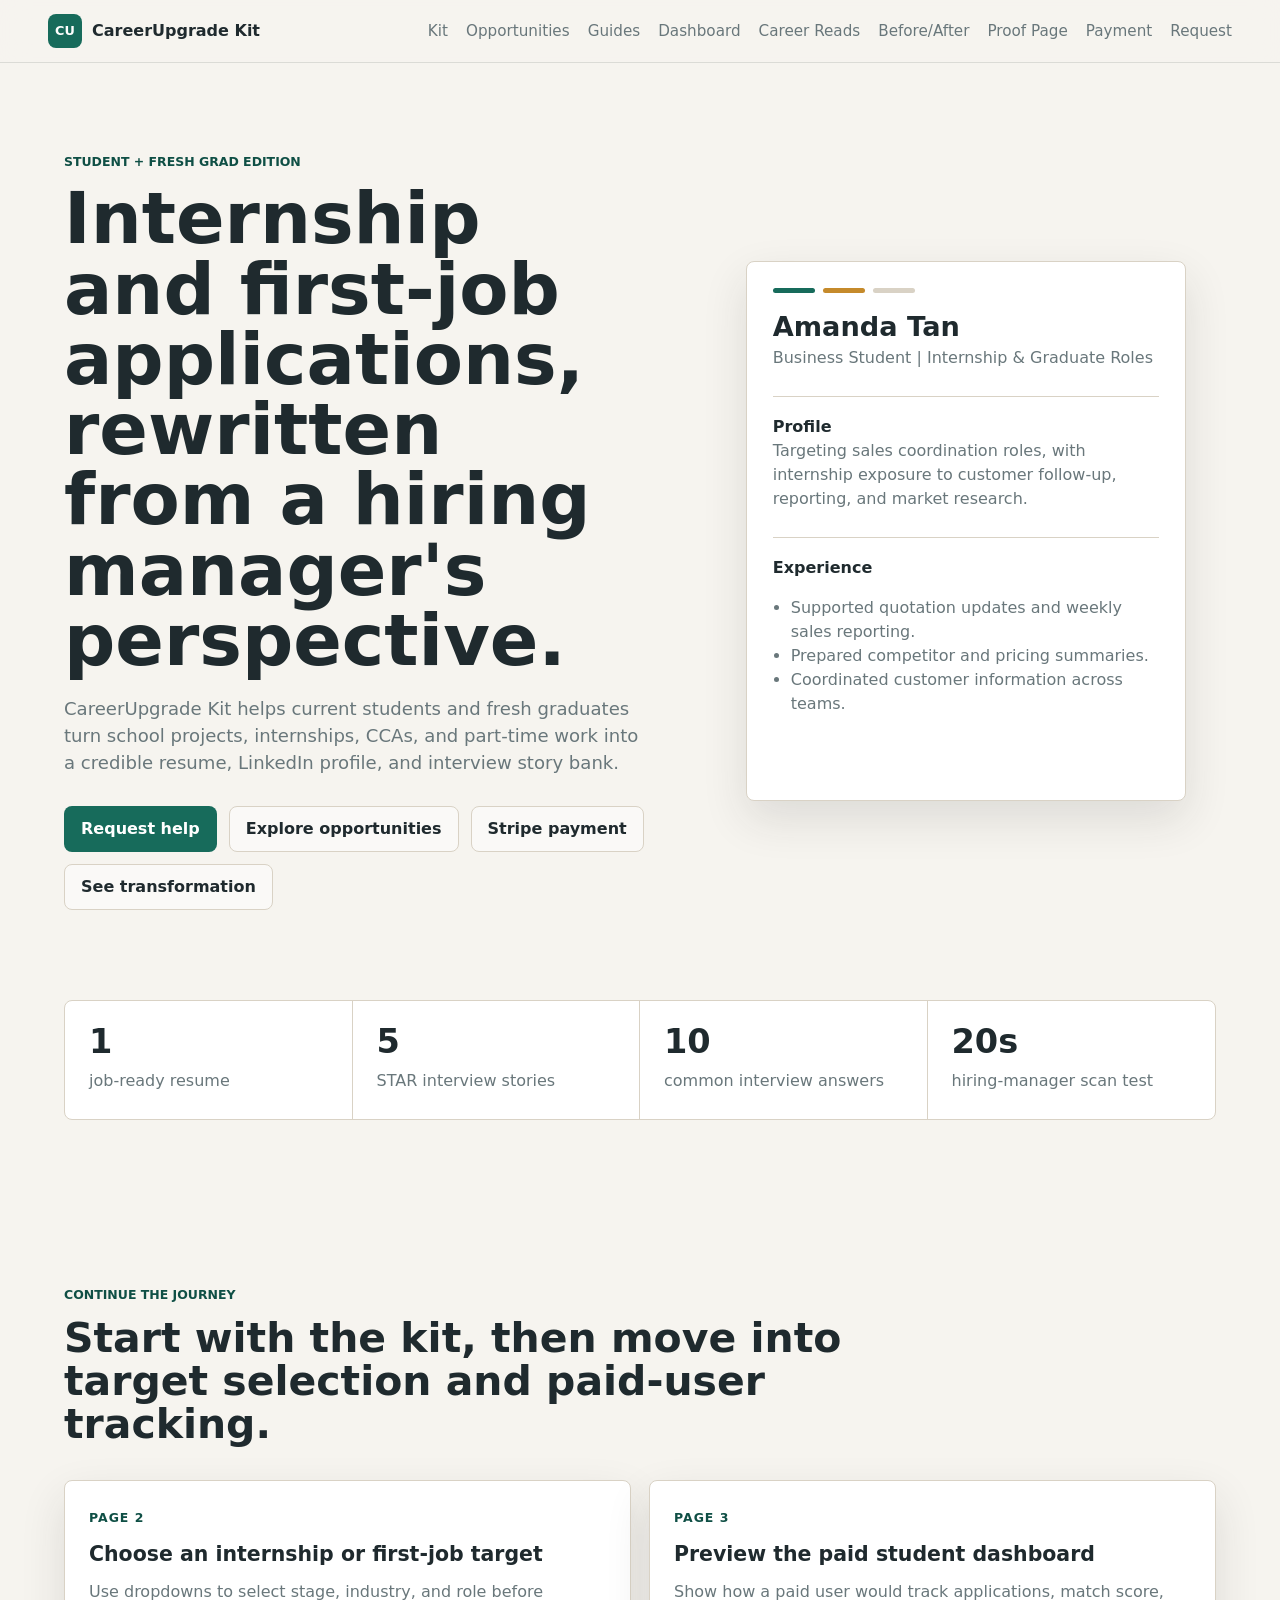
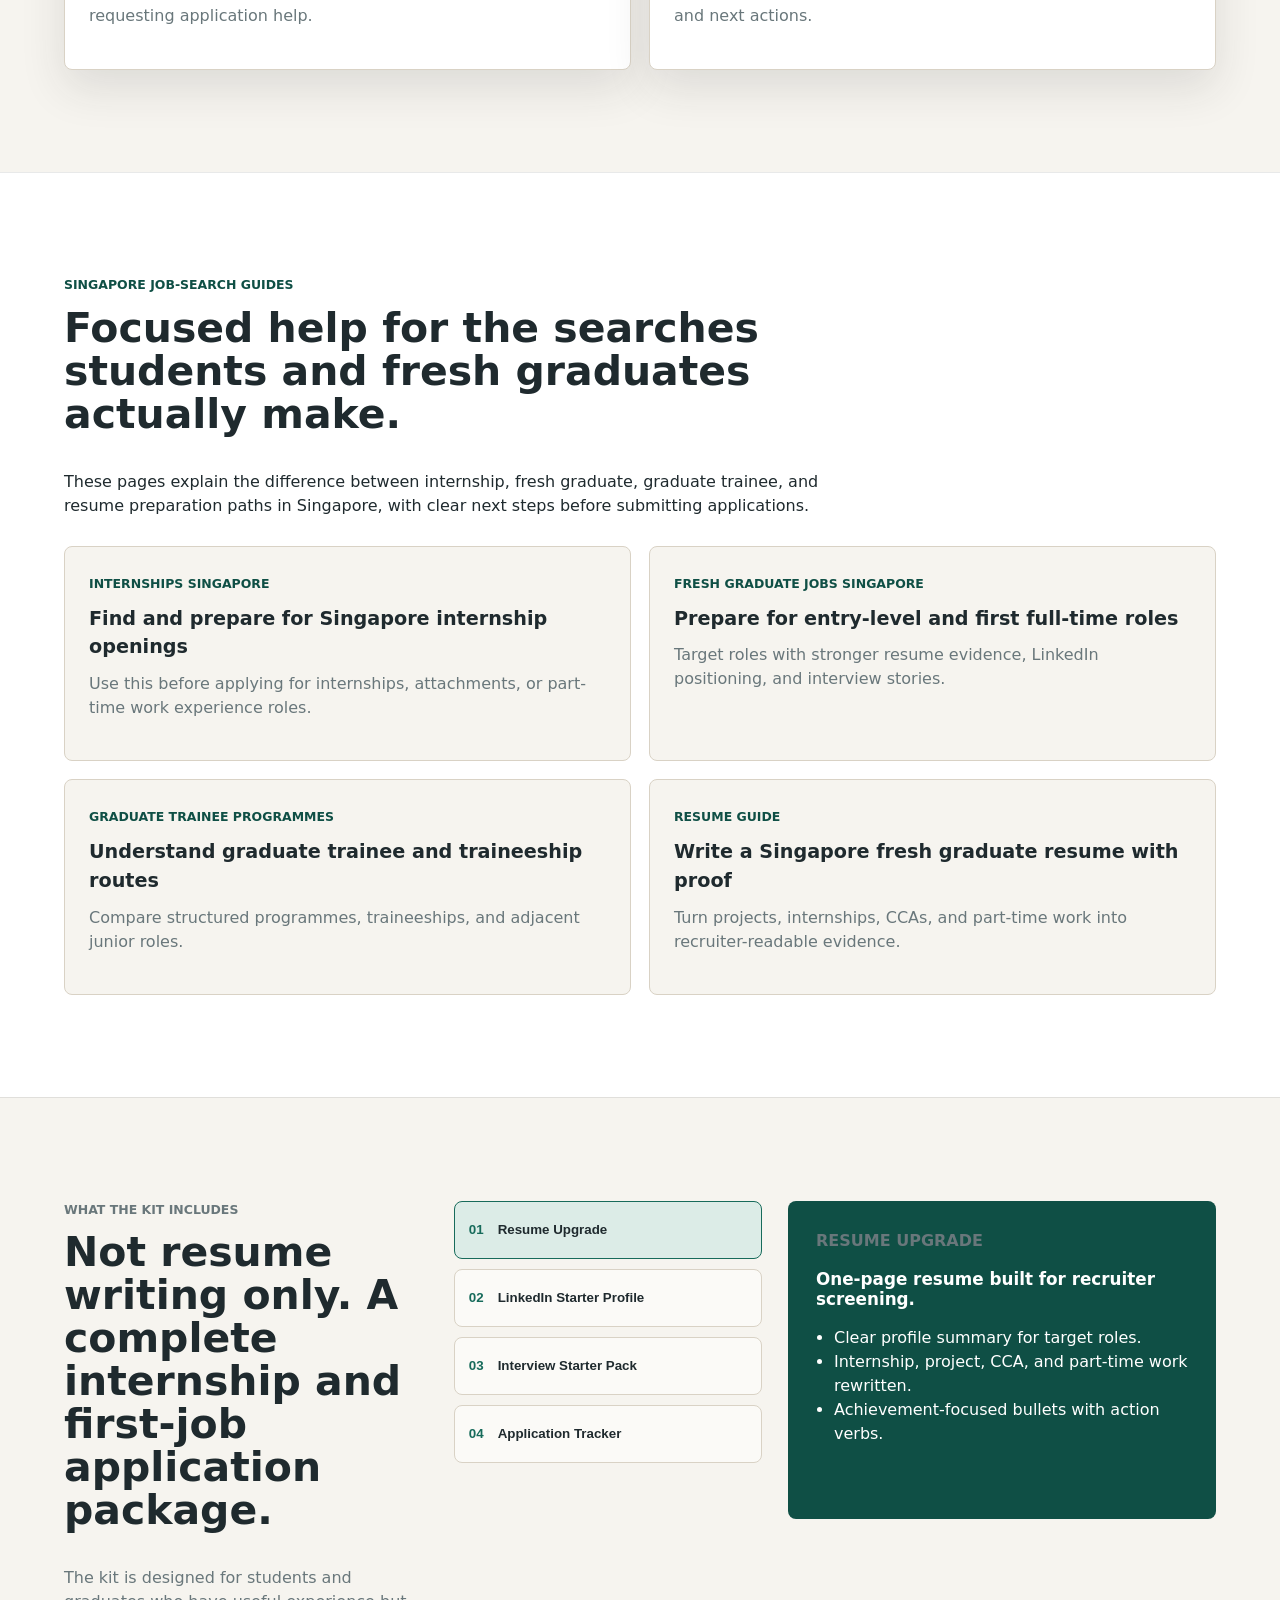
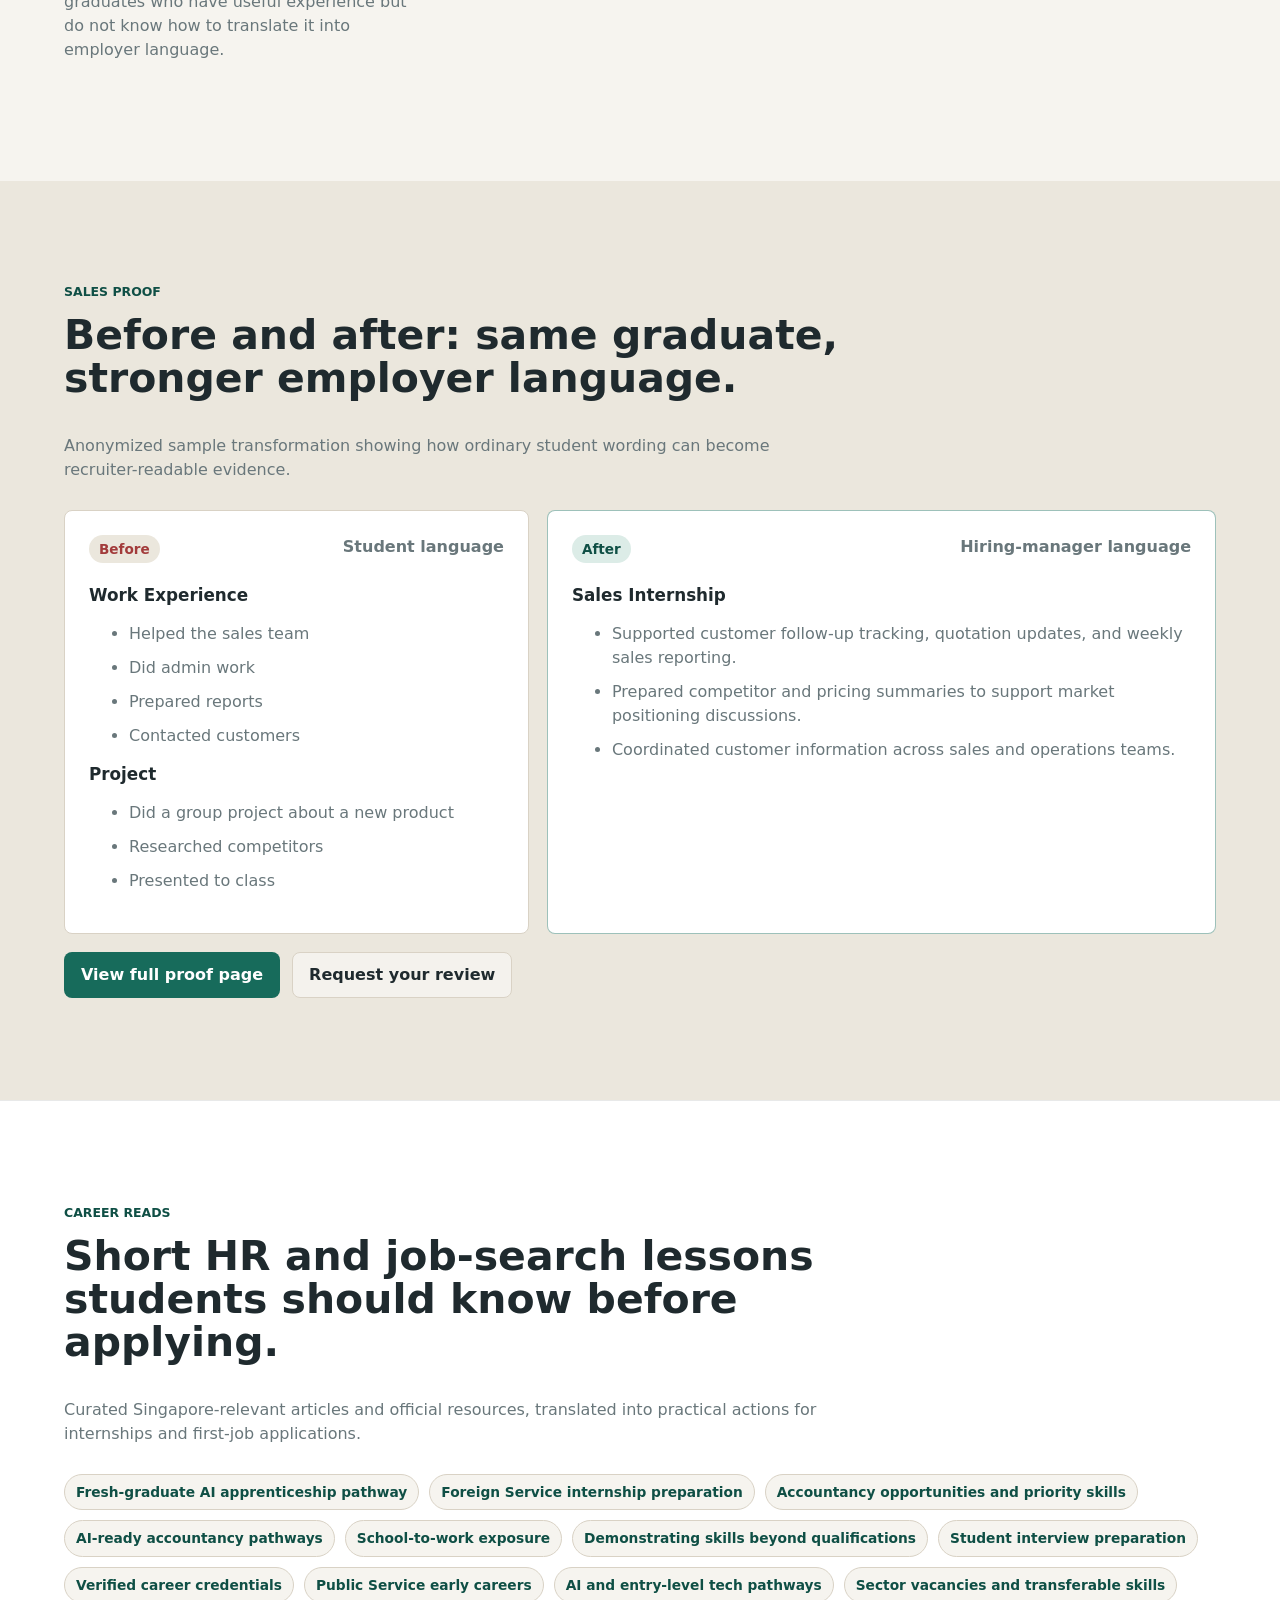
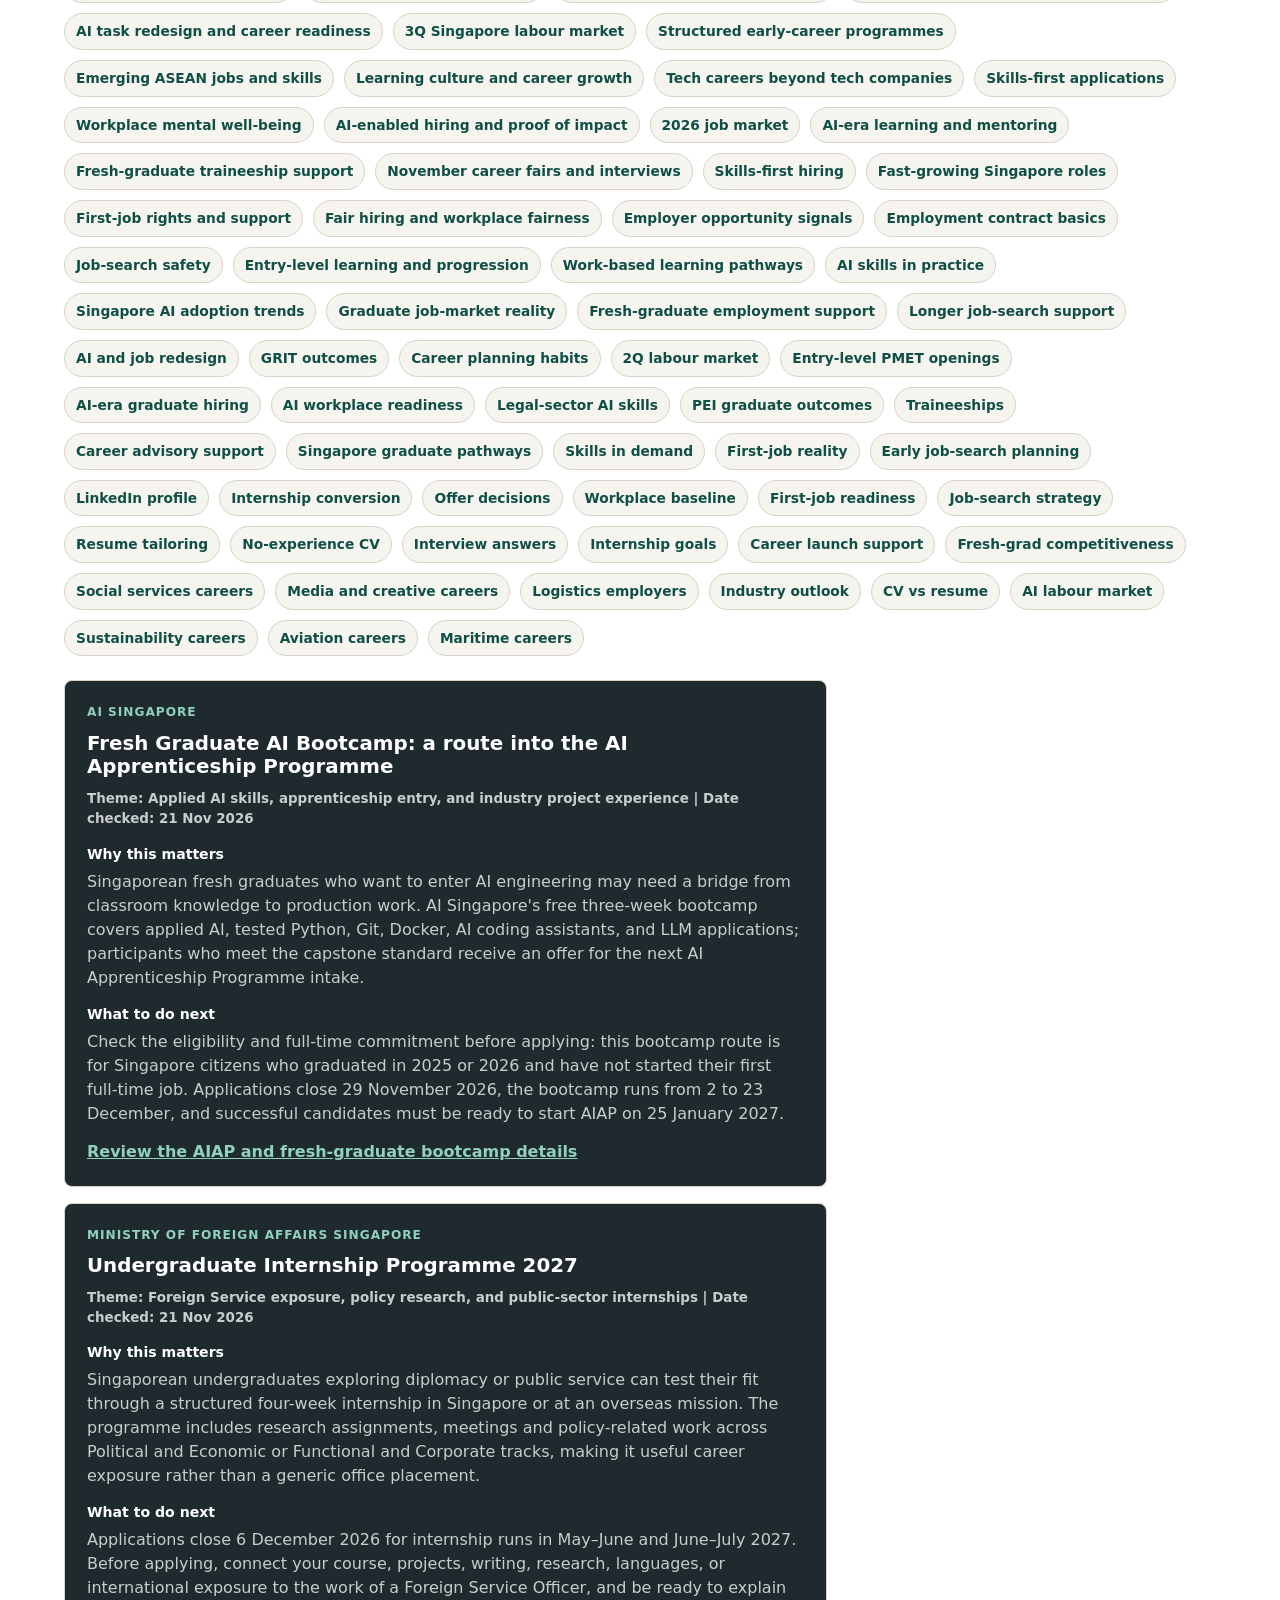
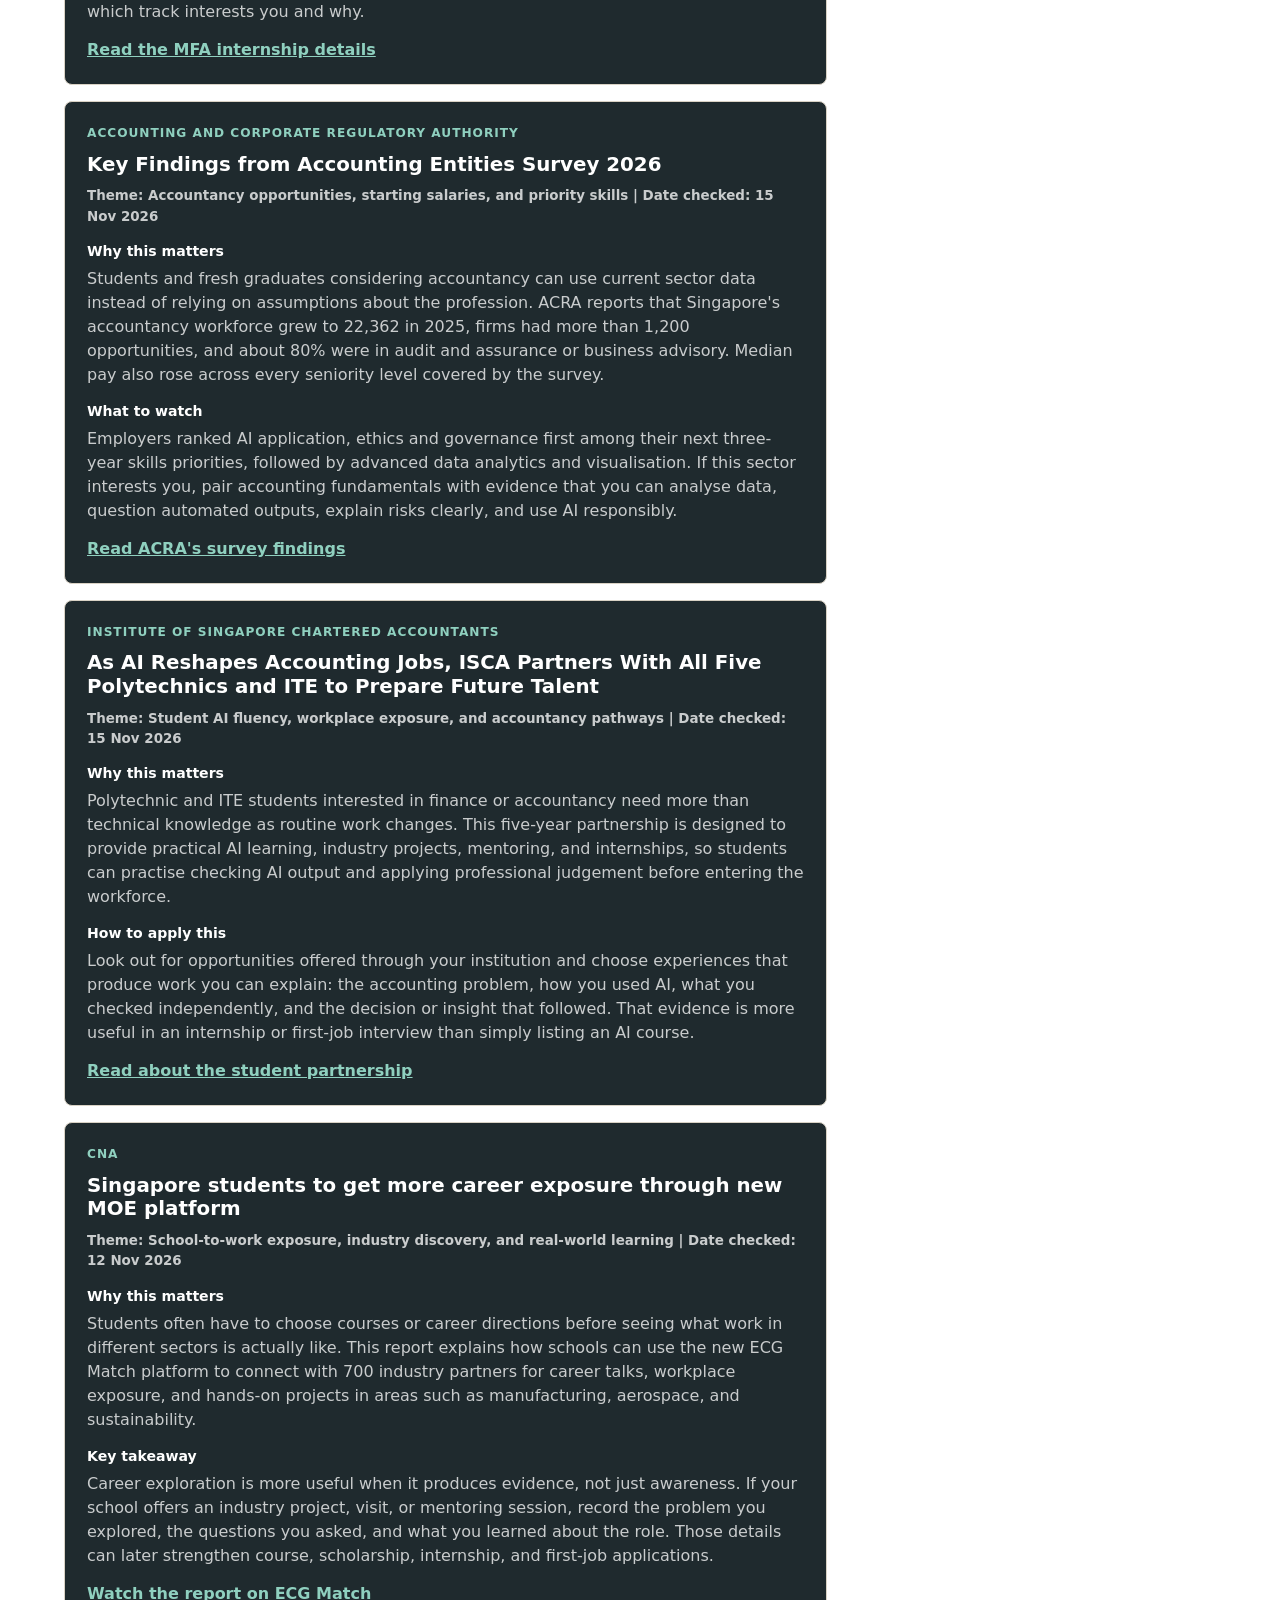
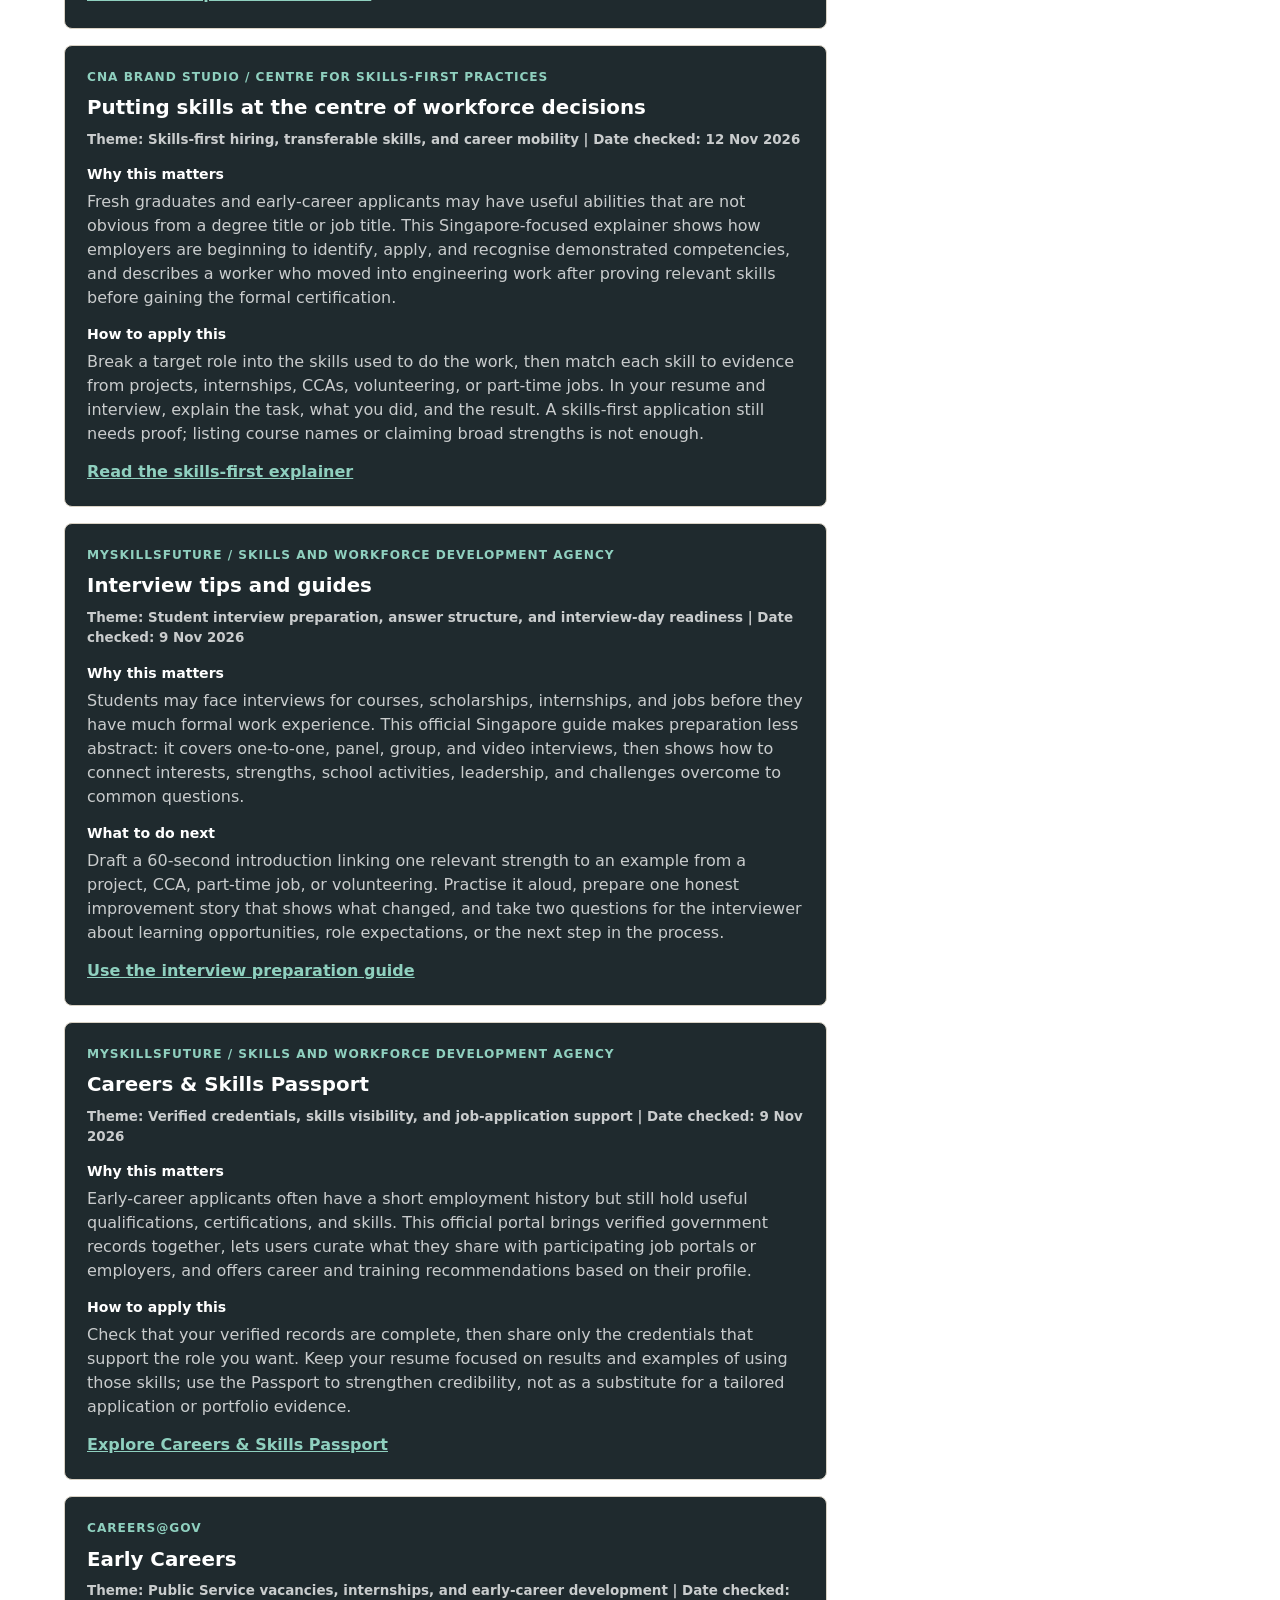
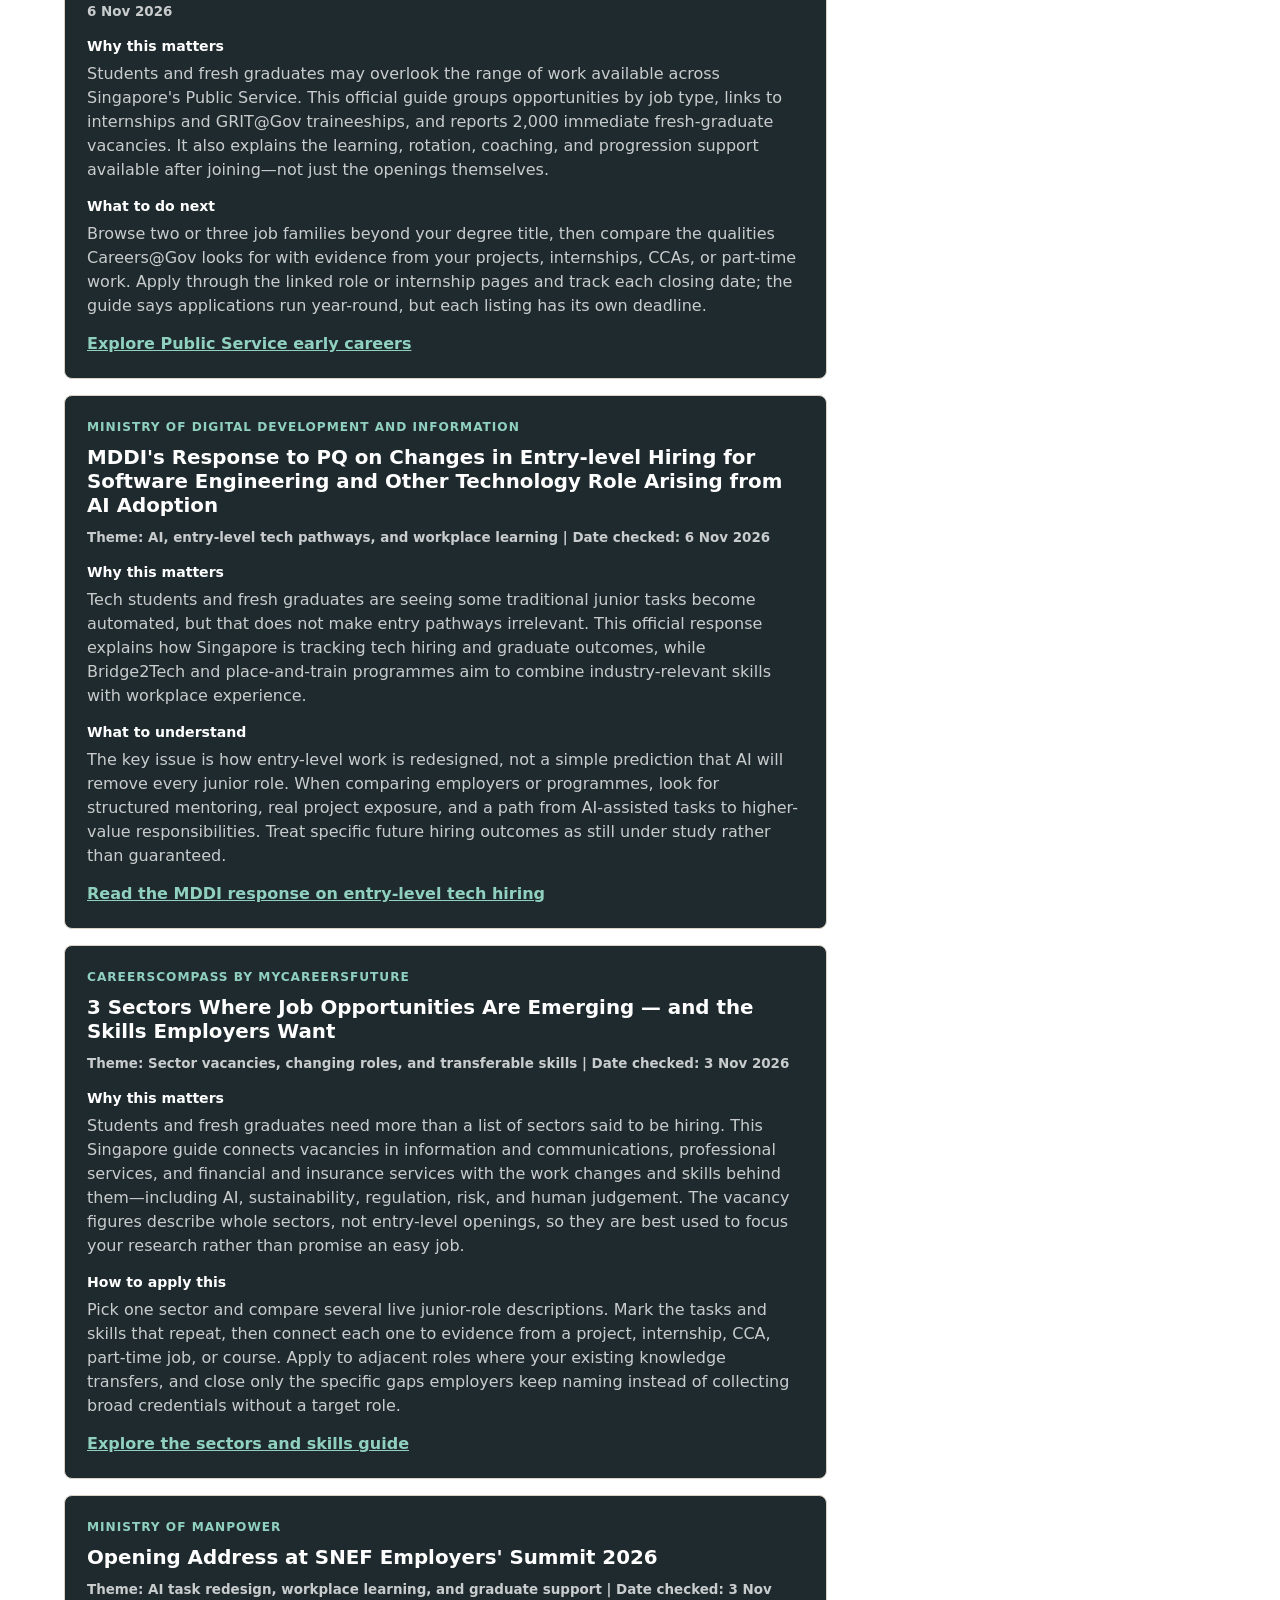
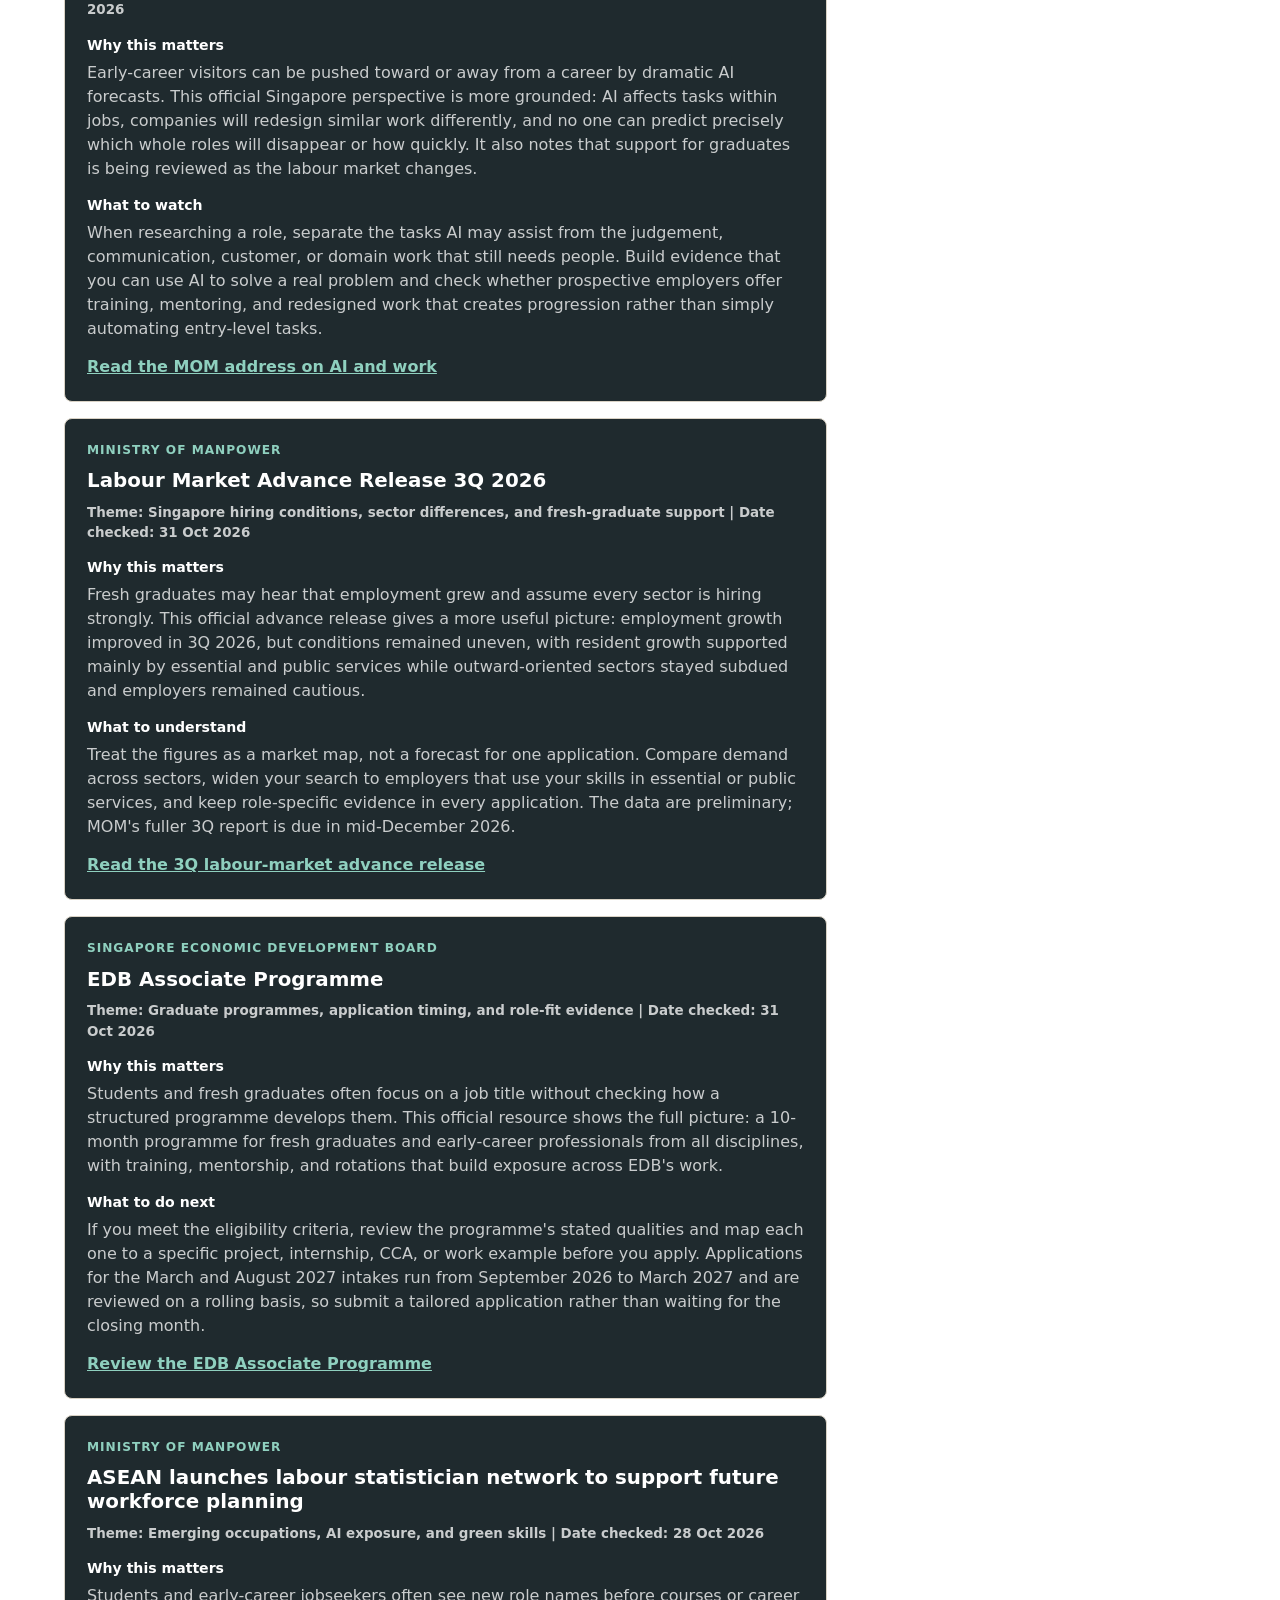
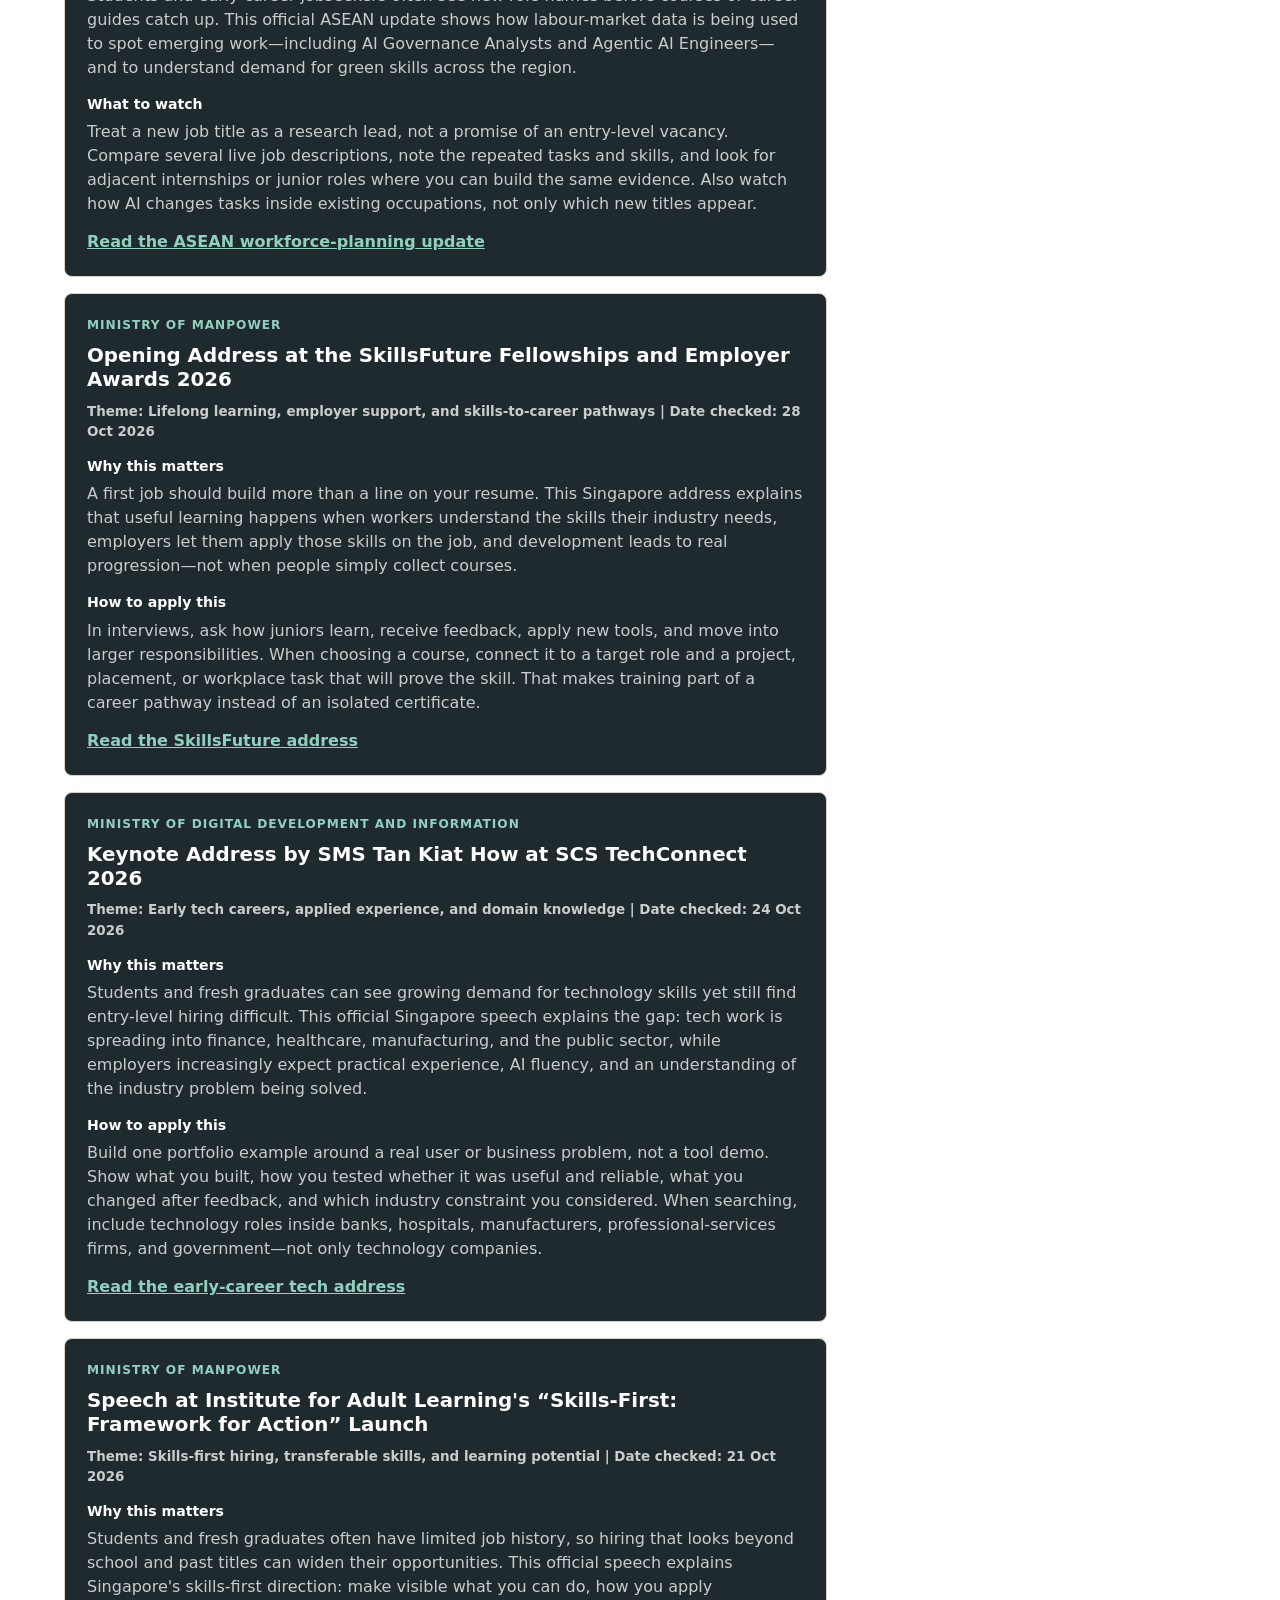
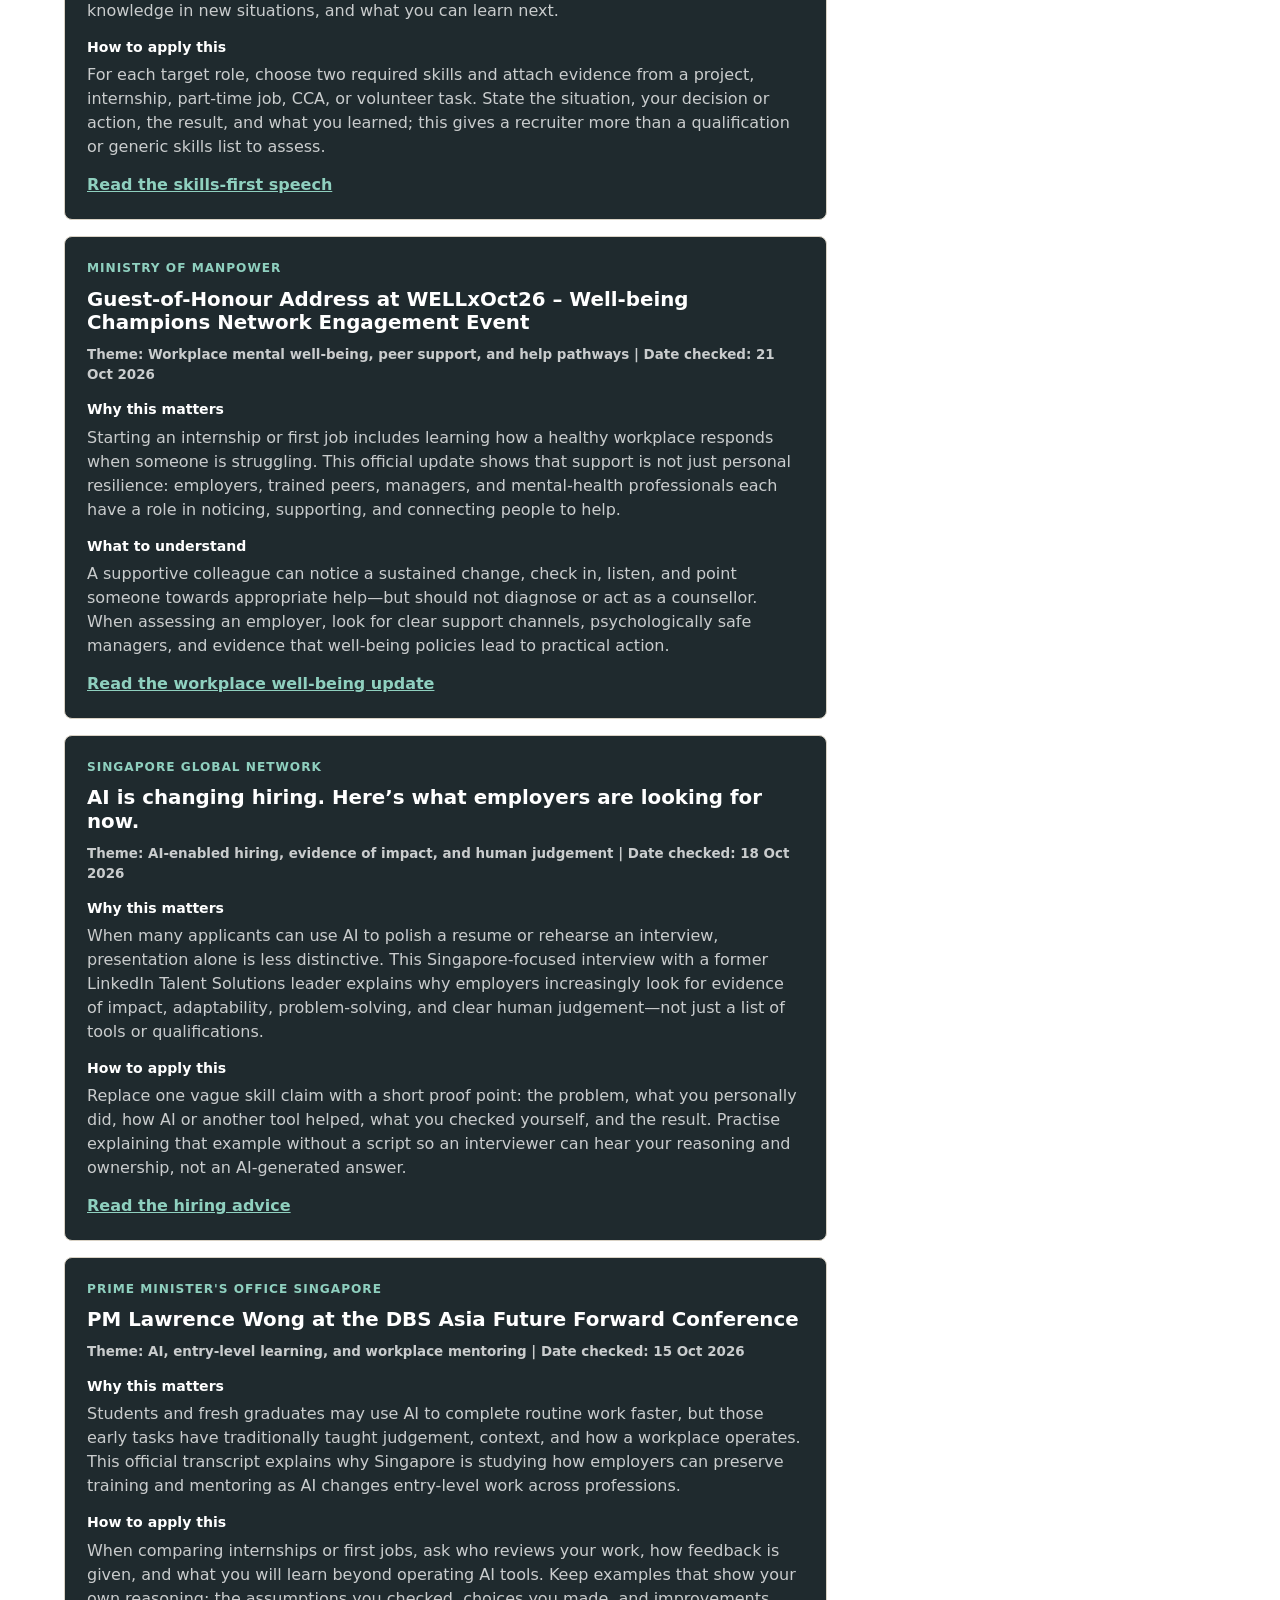
==== commit 12ef8221: "Add AI and Foreign Service career reads" ====
--- a/index.html
+++ b/index.html
@@ -294,6 +294,8 @@
           </p>
         </div>
         <div class="insight-strip" aria-label="Career reading focus areas">
+          <span>Fresh-graduate AI apprenticeship pathway</span>
+          <span>Foreign Service internship preparation</span>
           <span>Accountancy opportunities and priority skills</span>
           <span>AI-ready accountancy pathways</span>
           <span>School-to-work exposure</span>
@@ -368,6 +370,56 @@
           <span>Maritime careers</span>
         </div>
         <div class="article-grid">
+          <article class="article-card featured">
+            <span class="article-source">AI Singapore</span>
+            <h3>Fresh Graduate AI Bootcamp: a route into the AI Apprenticeship Programme</h3>
+            <p class="article-meta">Theme: Applied AI skills, apprenticeship entry, and industry project experience | Date checked: 21 Nov 2026</p>
+            <div class="article-note">
+              <strong>Why this matters</strong>
+              <p>
+                Singaporean fresh graduates who want to enter AI engineering may need a bridge from
+                classroom knowledge to production work. AI Singapore's free three-week bootcamp covers
+                applied AI, tested Python, Git, Docker, AI coding assistants, and LLM applications;
+                participants who meet the capstone standard receive an offer for the next AI
+                Apprenticeship Programme intake.
+              </p>
+            </div>
+            <div class="article-note">
+              <strong>What to do next</strong>
+              <p>
+                Check the eligibility and full-time commitment before applying: this bootcamp route is
+                for Singapore citizens who graduated in 2025 or 2026 and have not started their first
+                full-time job. Applications close 29 November 2026, the bootcamp runs from 2 to
+                23 December, and successful candidates must be ready to start AIAP on 25 January 2027.
+              </p>
+            </div>
+            <a class="text-button" href="https://aiap.sg/apprenticeship/" target="_blank" rel="noopener">Review the AIAP and fresh-graduate bootcamp details</a>
+          </article>
+          <article class="article-card featured">
+            <span class="article-source">Ministry of Foreign Affairs Singapore</span>
+            <h3>Undergraduate Internship Programme 2027</h3>
+            <p class="article-meta">Theme: Foreign Service exposure, policy research, and public-sector internships | Date checked: 21 Nov 2026</p>
+            <div class="article-note">
+              <strong>Why this matters</strong>
+              <p>
+                Singaporean undergraduates exploring diplomacy or public service can test their fit
+                through a structured four-week internship in Singapore or at an overseas mission.
+                The programme includes research assignments, meetings and policy-related work across
+                Political and Economic or Functional and Corporate tracks, making it useful career
+                exposure rather than a generic office placement.
+              </p>
+            </div>
+            <div class="article-note">
+              <strong>What to do next</strong>
+              <p>
+                Applications close 6 December 2026 for internship runs in May–June and June–July
+                2027. Before applying, connect your course, projects, writing, research, languages,
+                or international exposure to the work of a Foreign Service Officer, and be ready to
+                explain which track interests you and why.
+              </p>
+            </div>
+            <a class="text-button" href="https://www.mfa.gov.sg/careers/internships/undergraduate-internship-programme/" target="_blank" rel="noopener">Read the MFA internship details</a>
+          </article>
           <article class="article-card featured">
             <span class="article-source">Accounting and Corporate Regulatory Authority</span>
             <h3>Key Findings from Accounting Entities Survey 2026</h3>
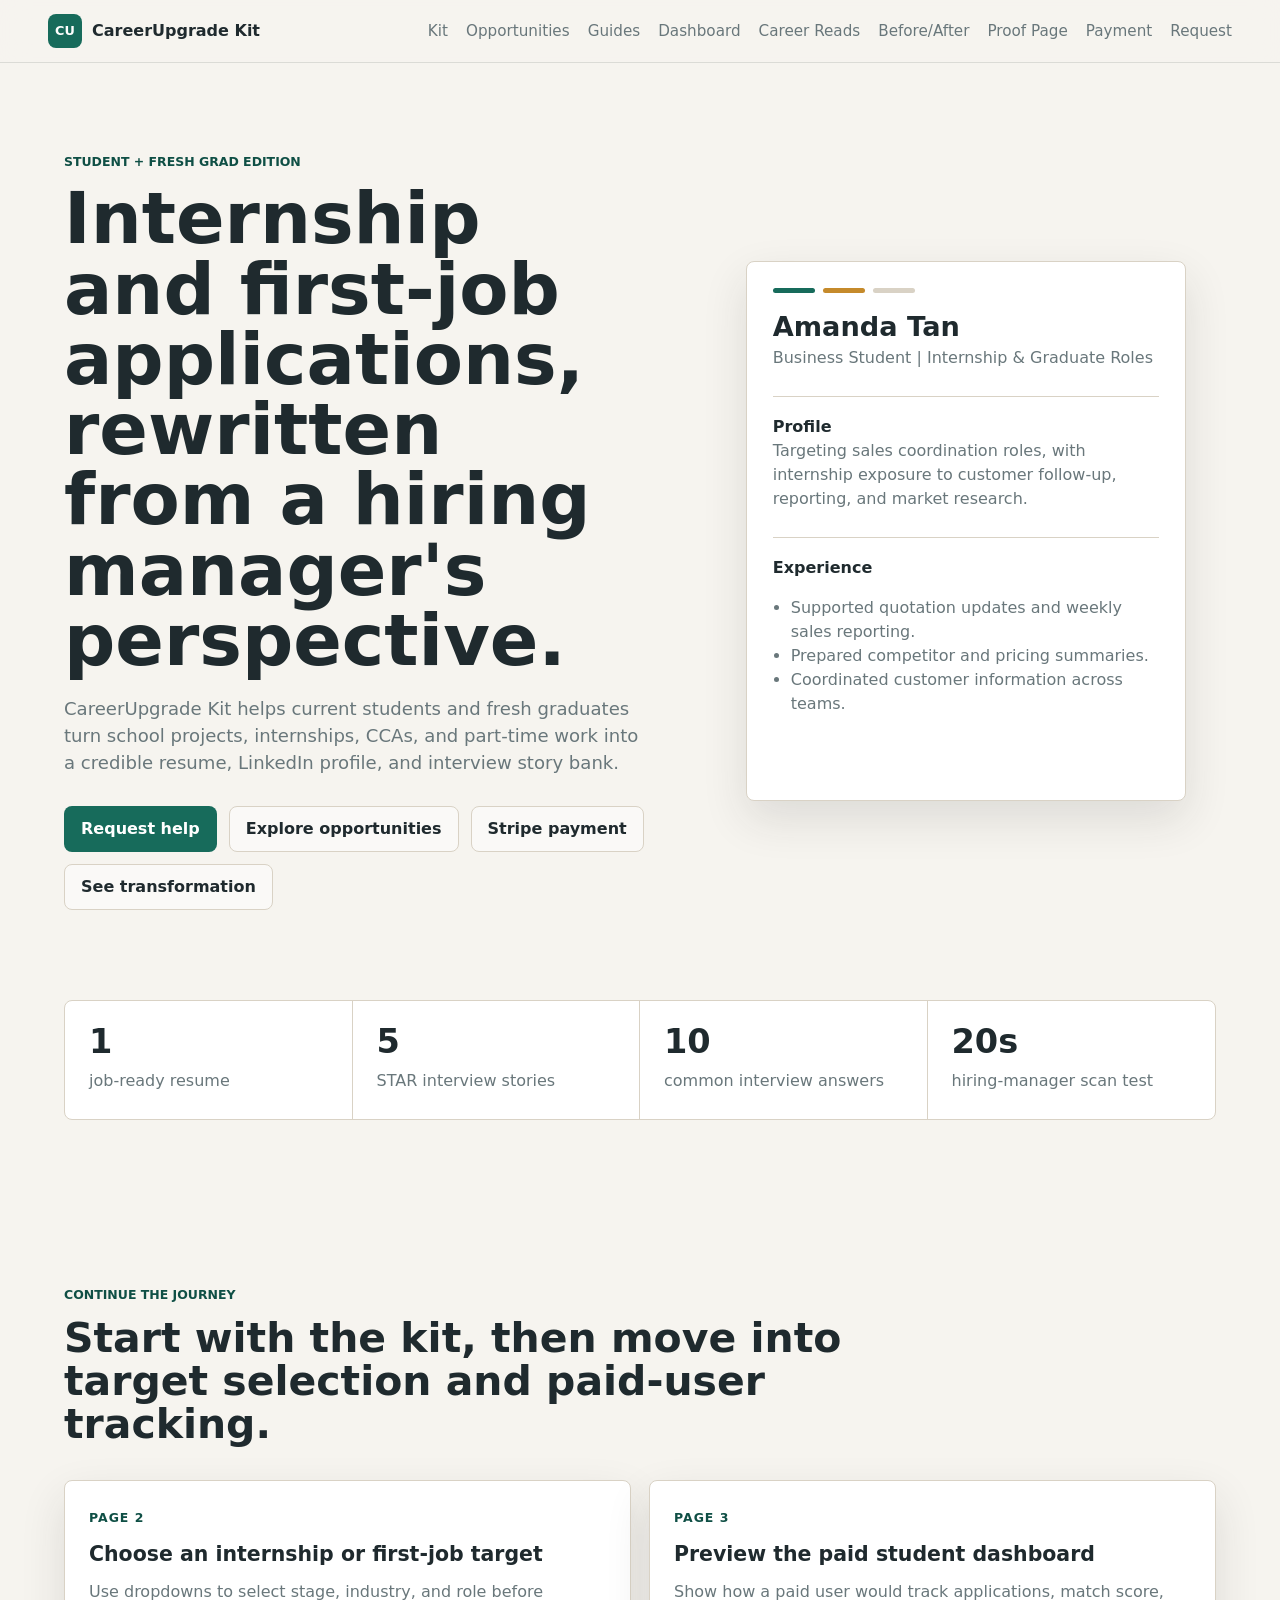
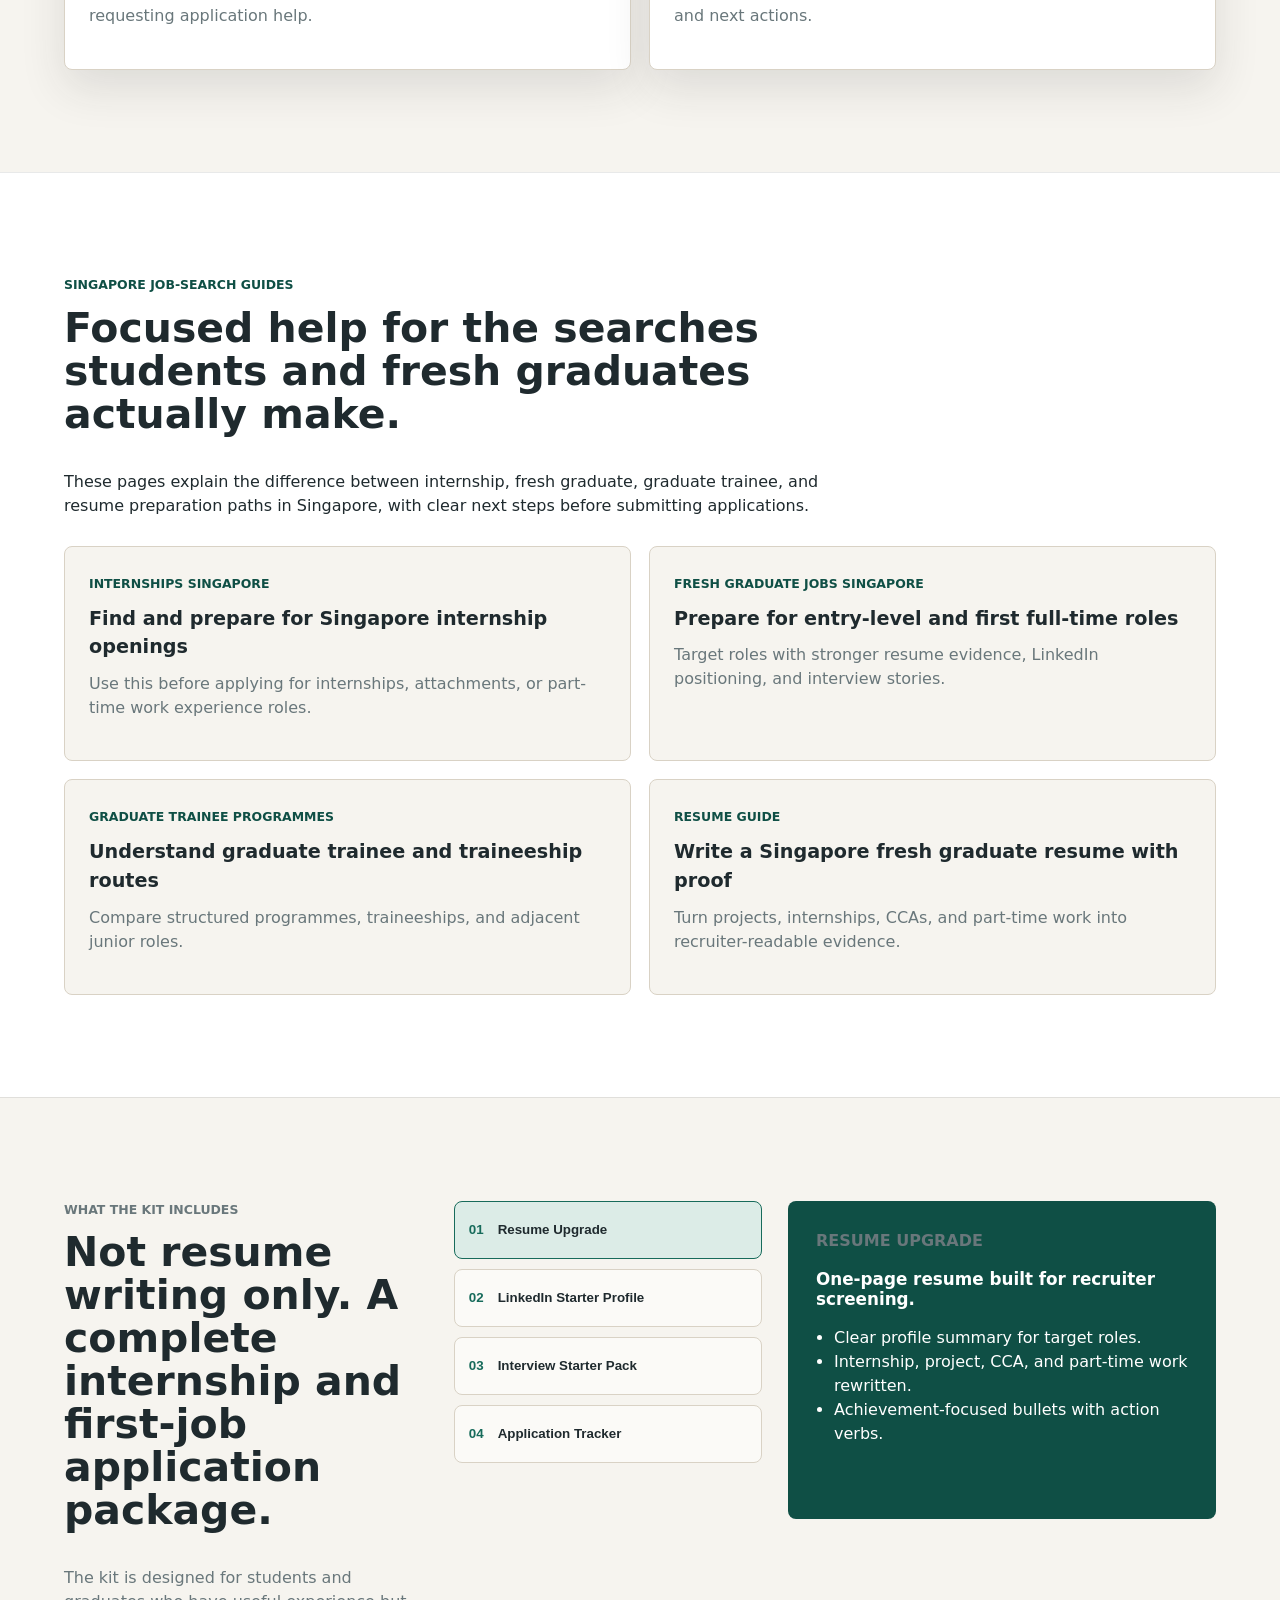
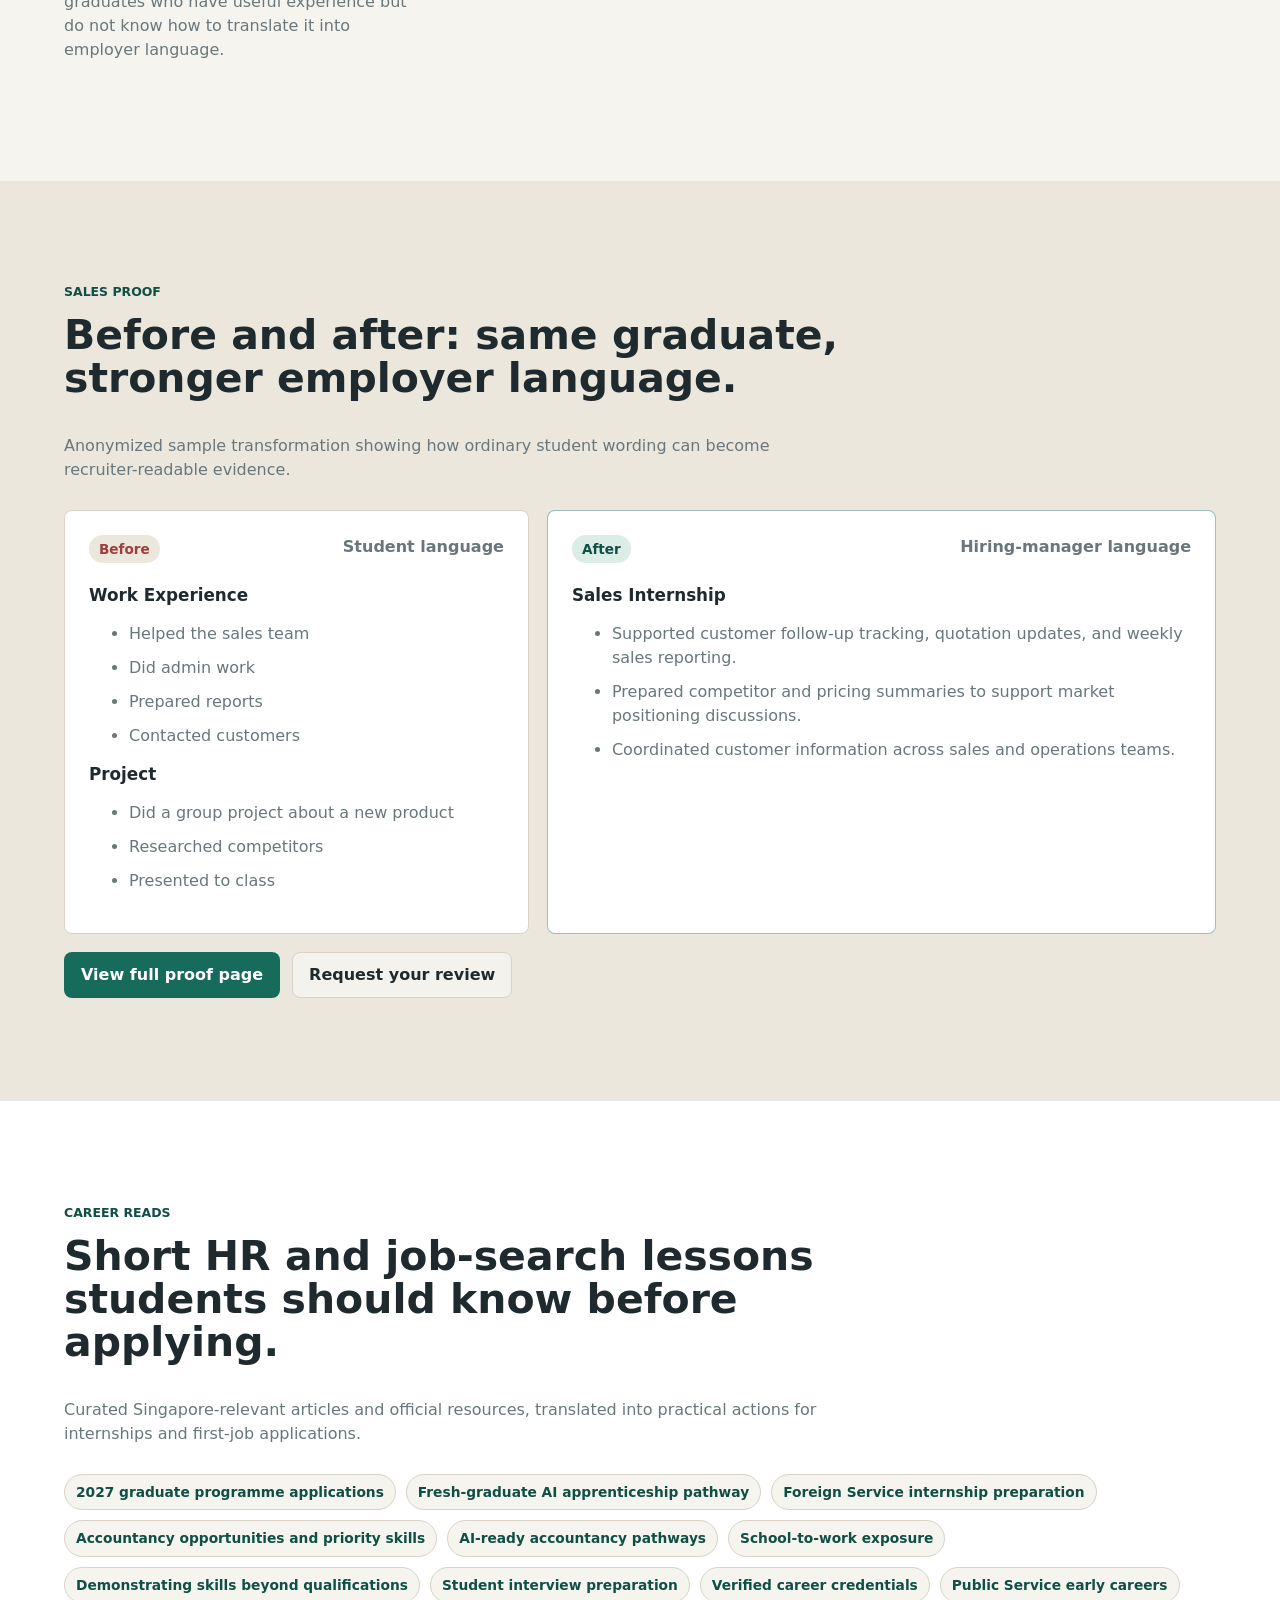
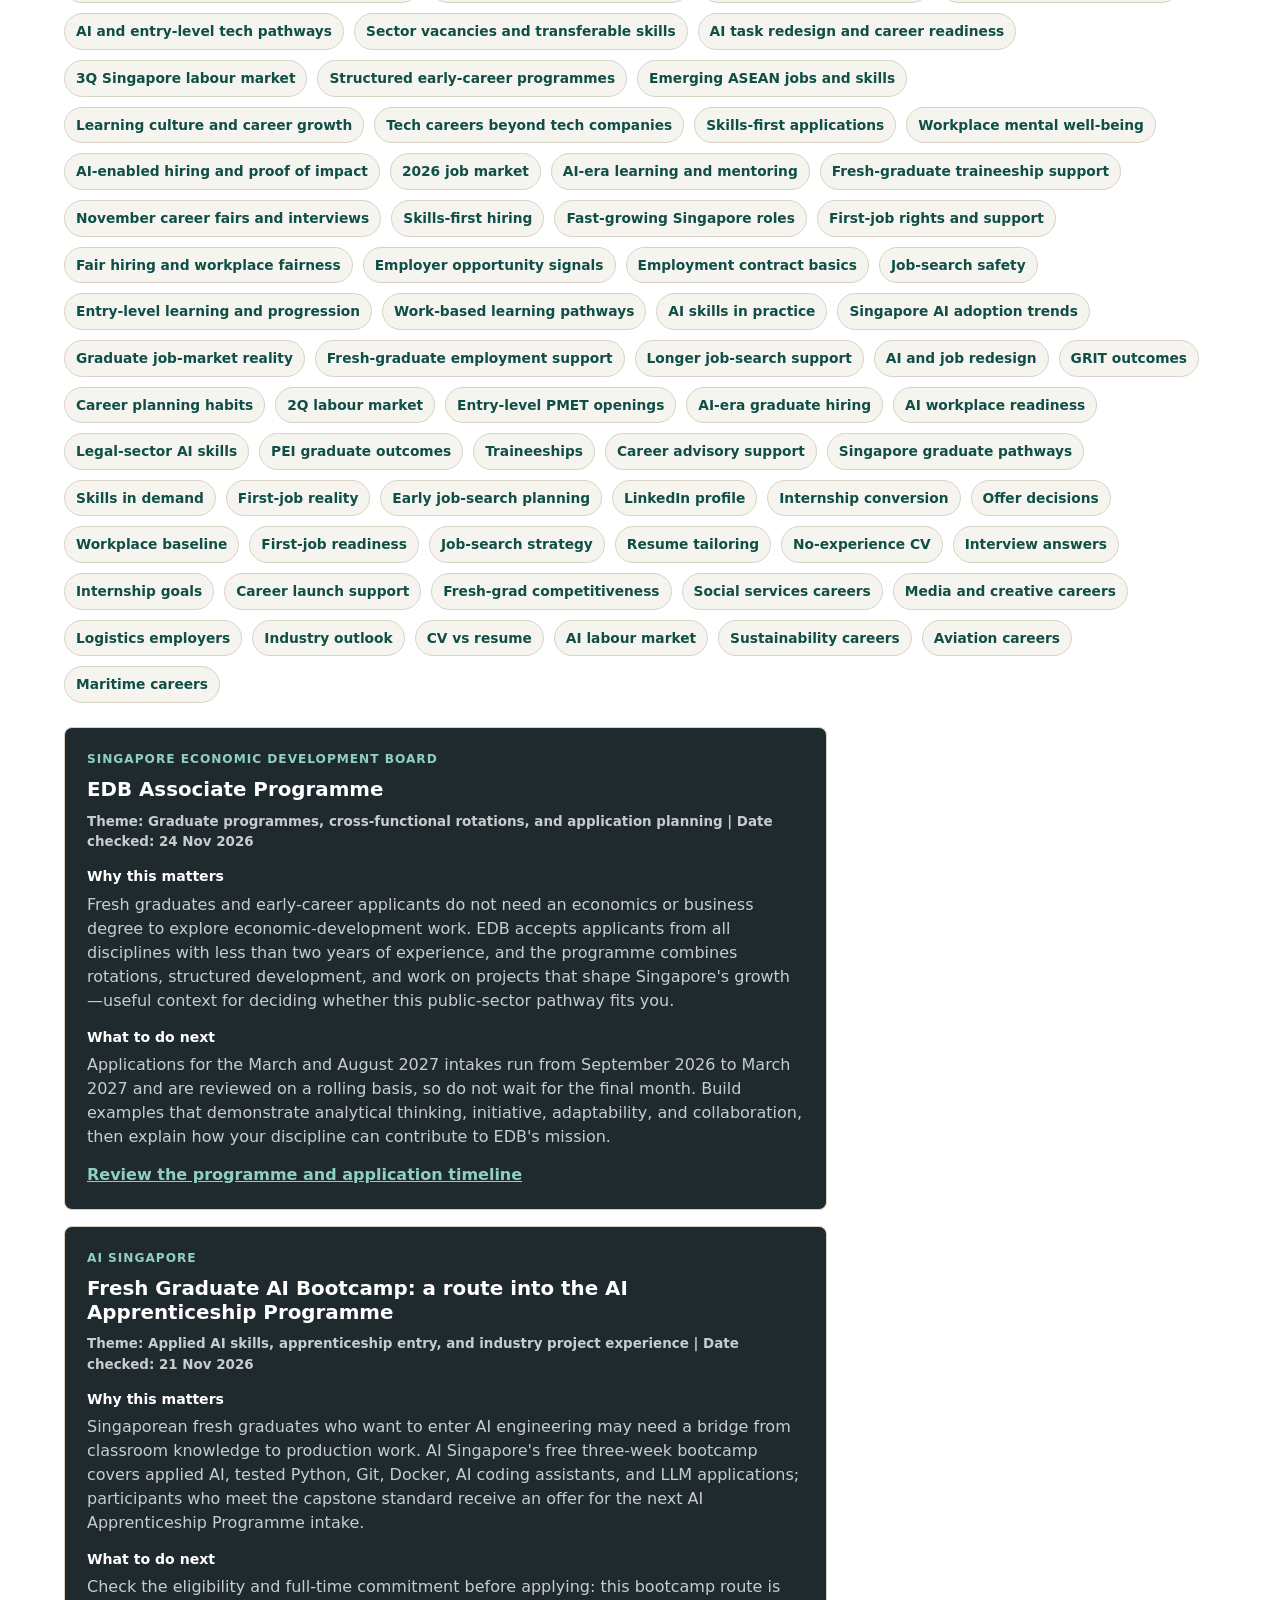
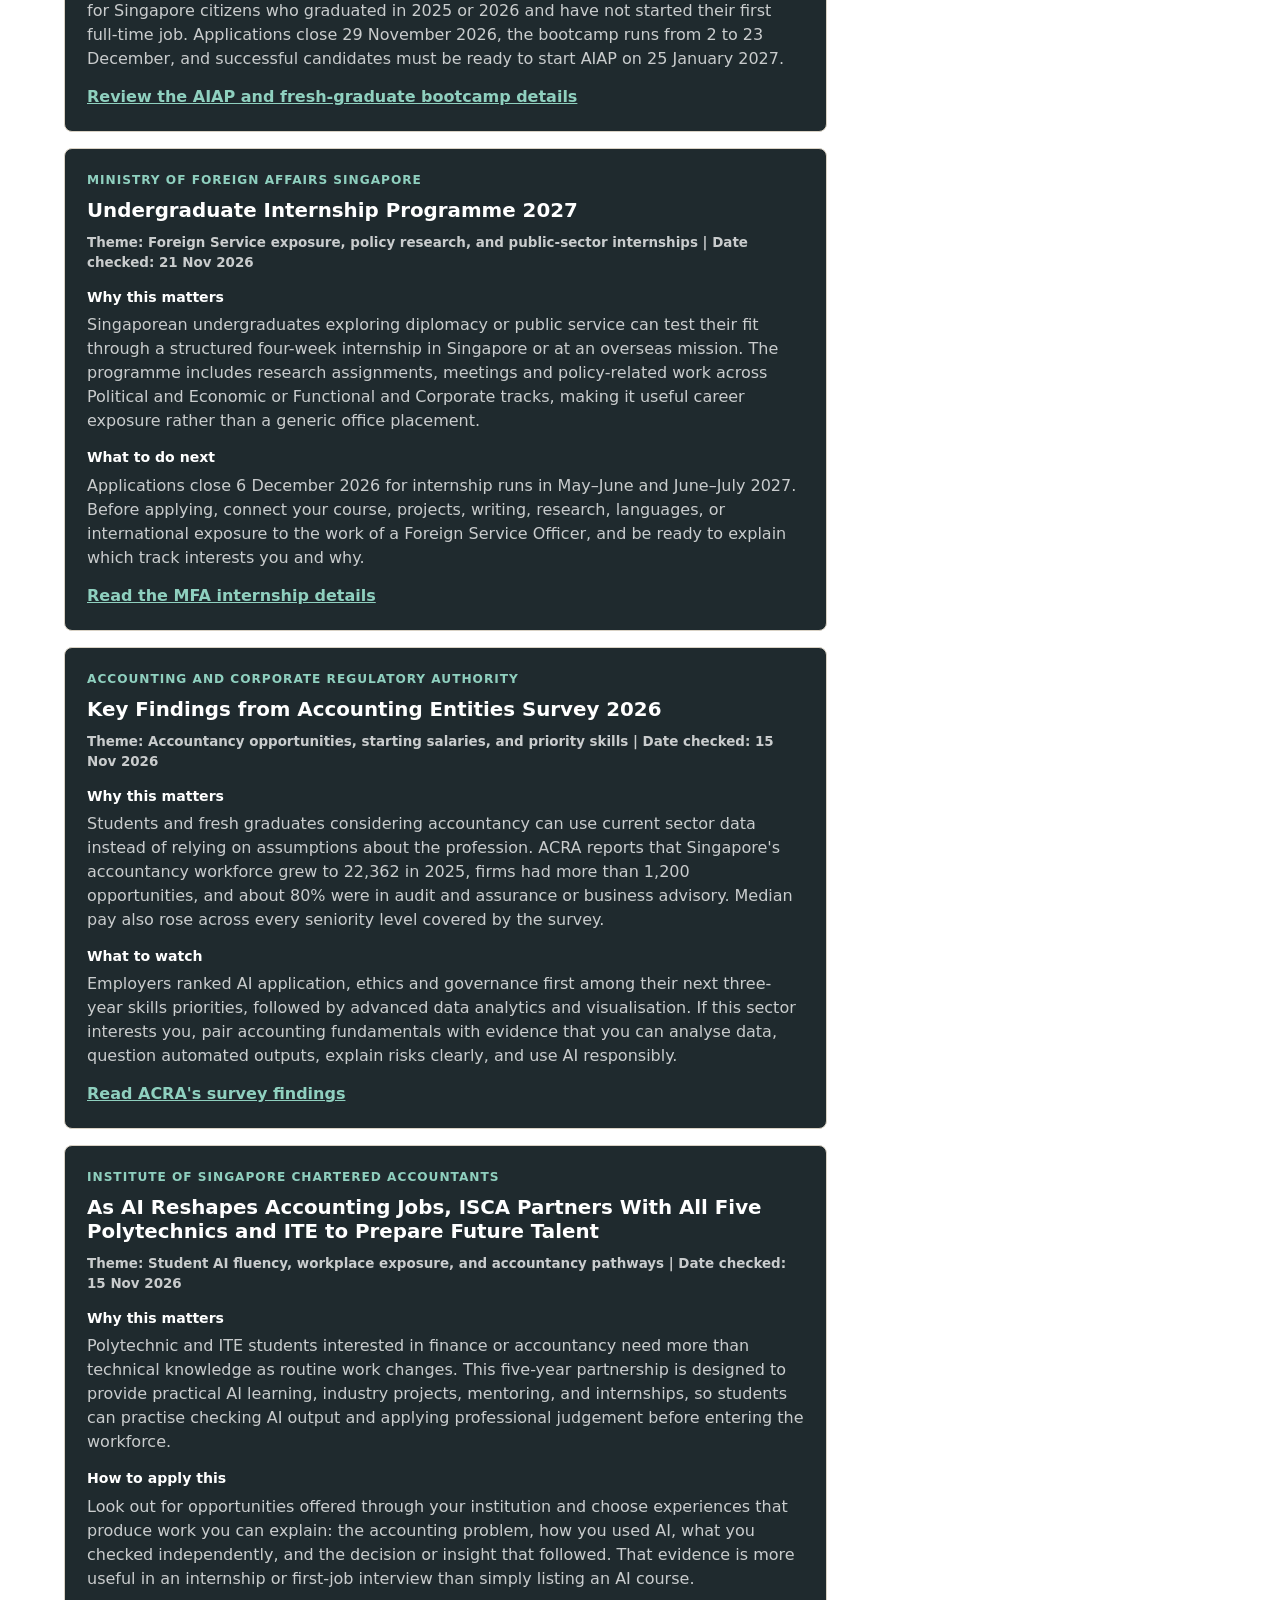
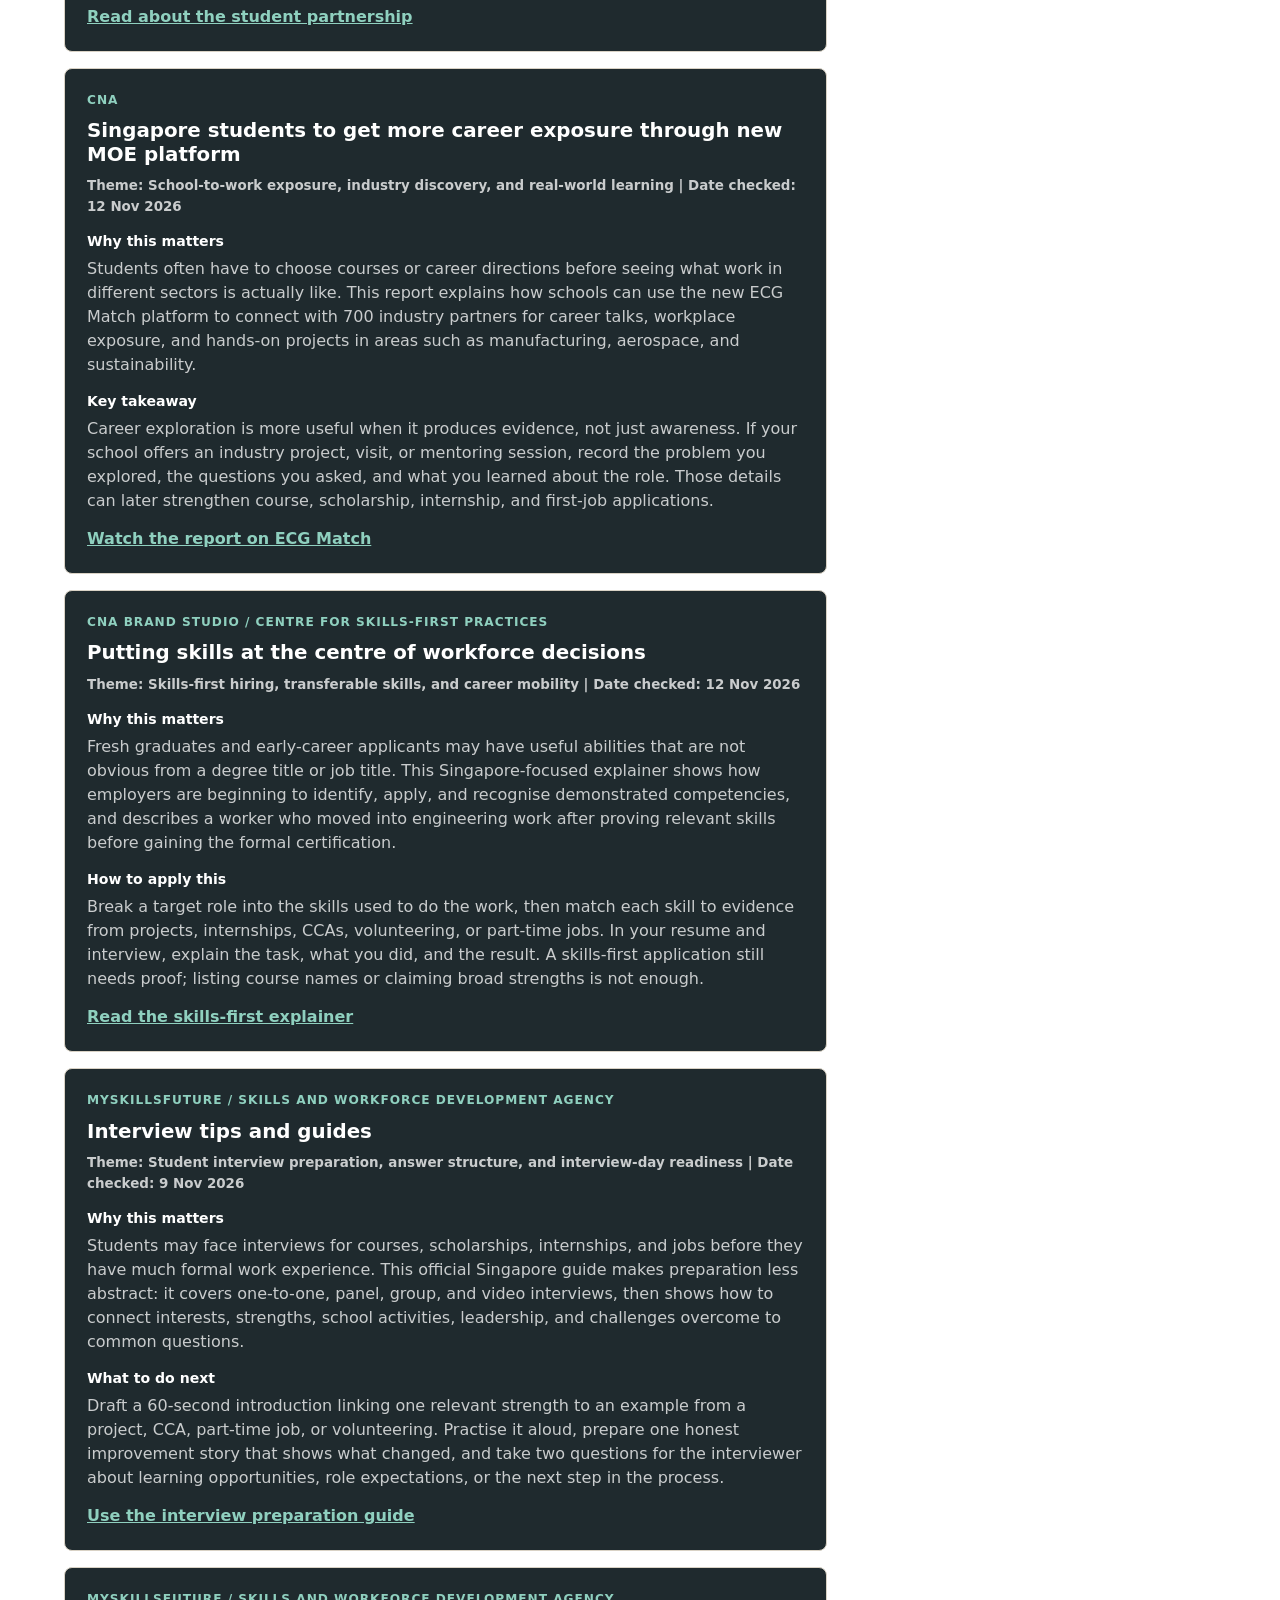
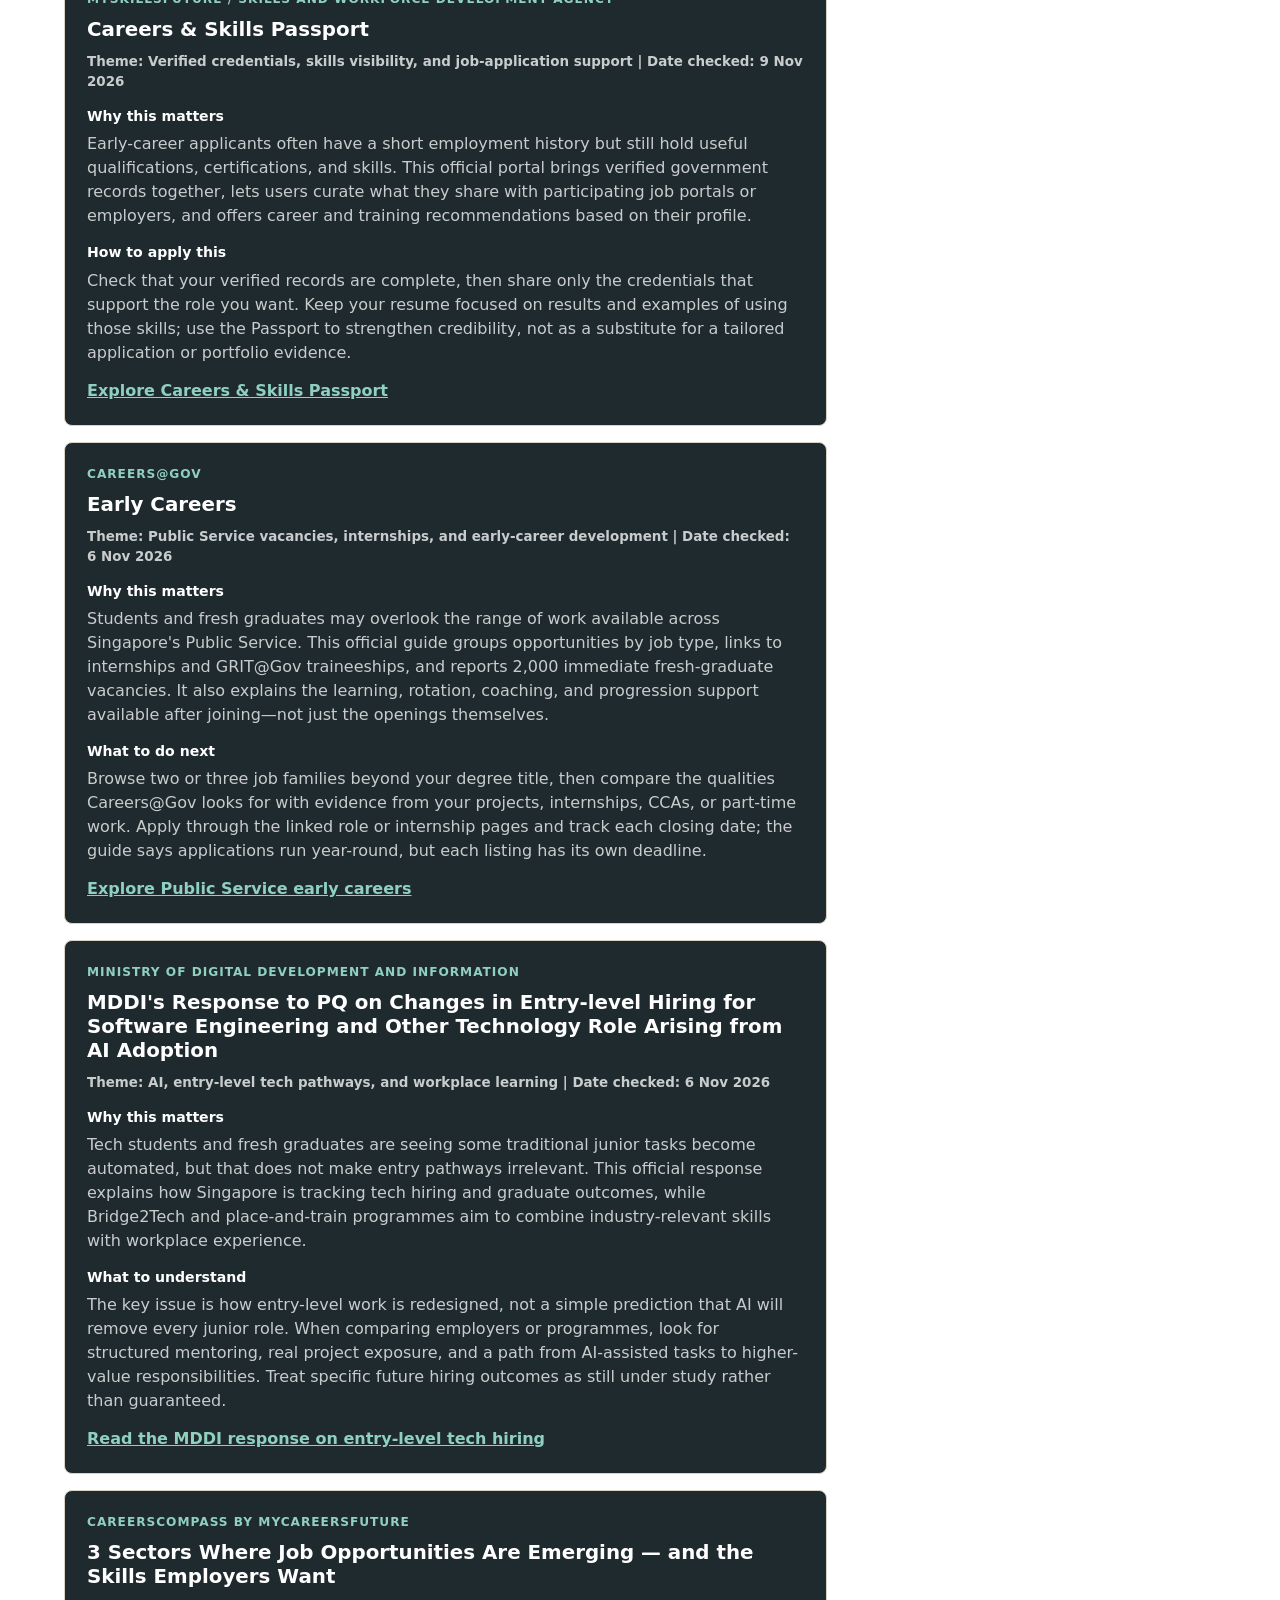
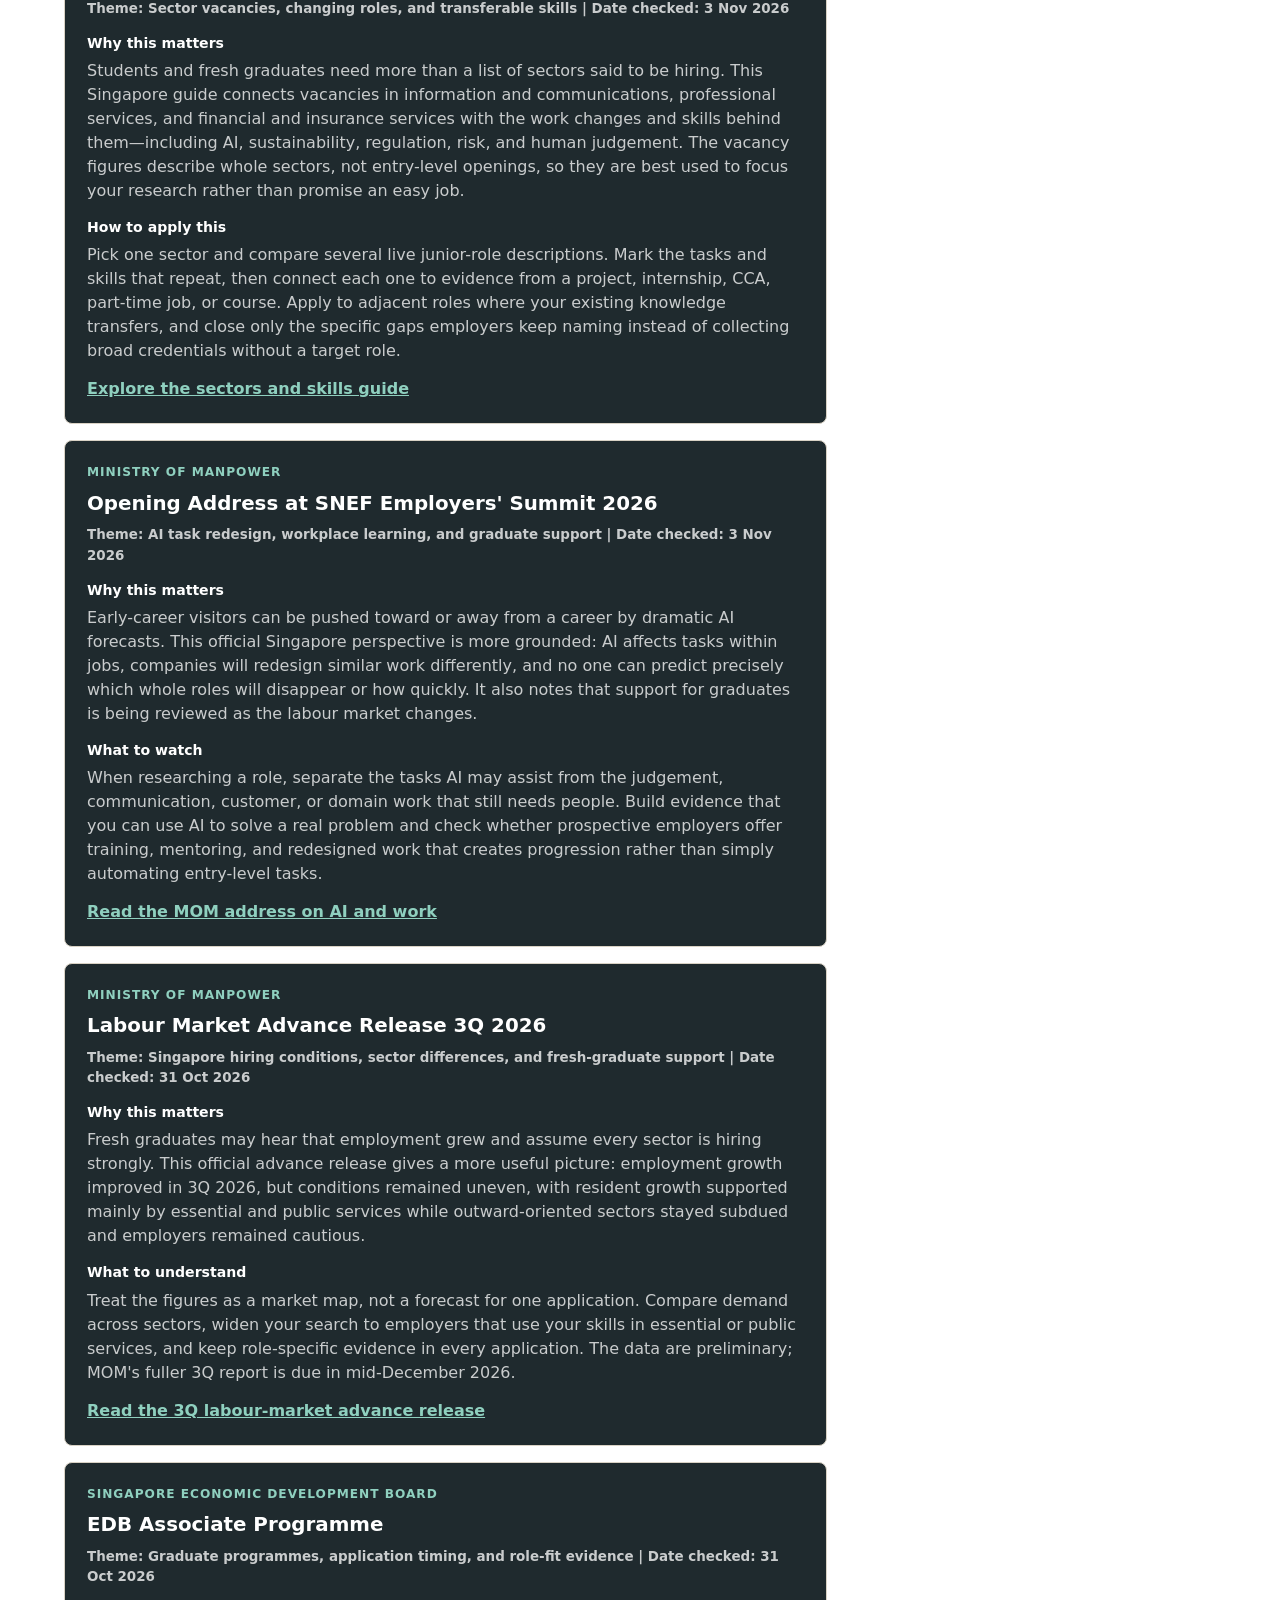
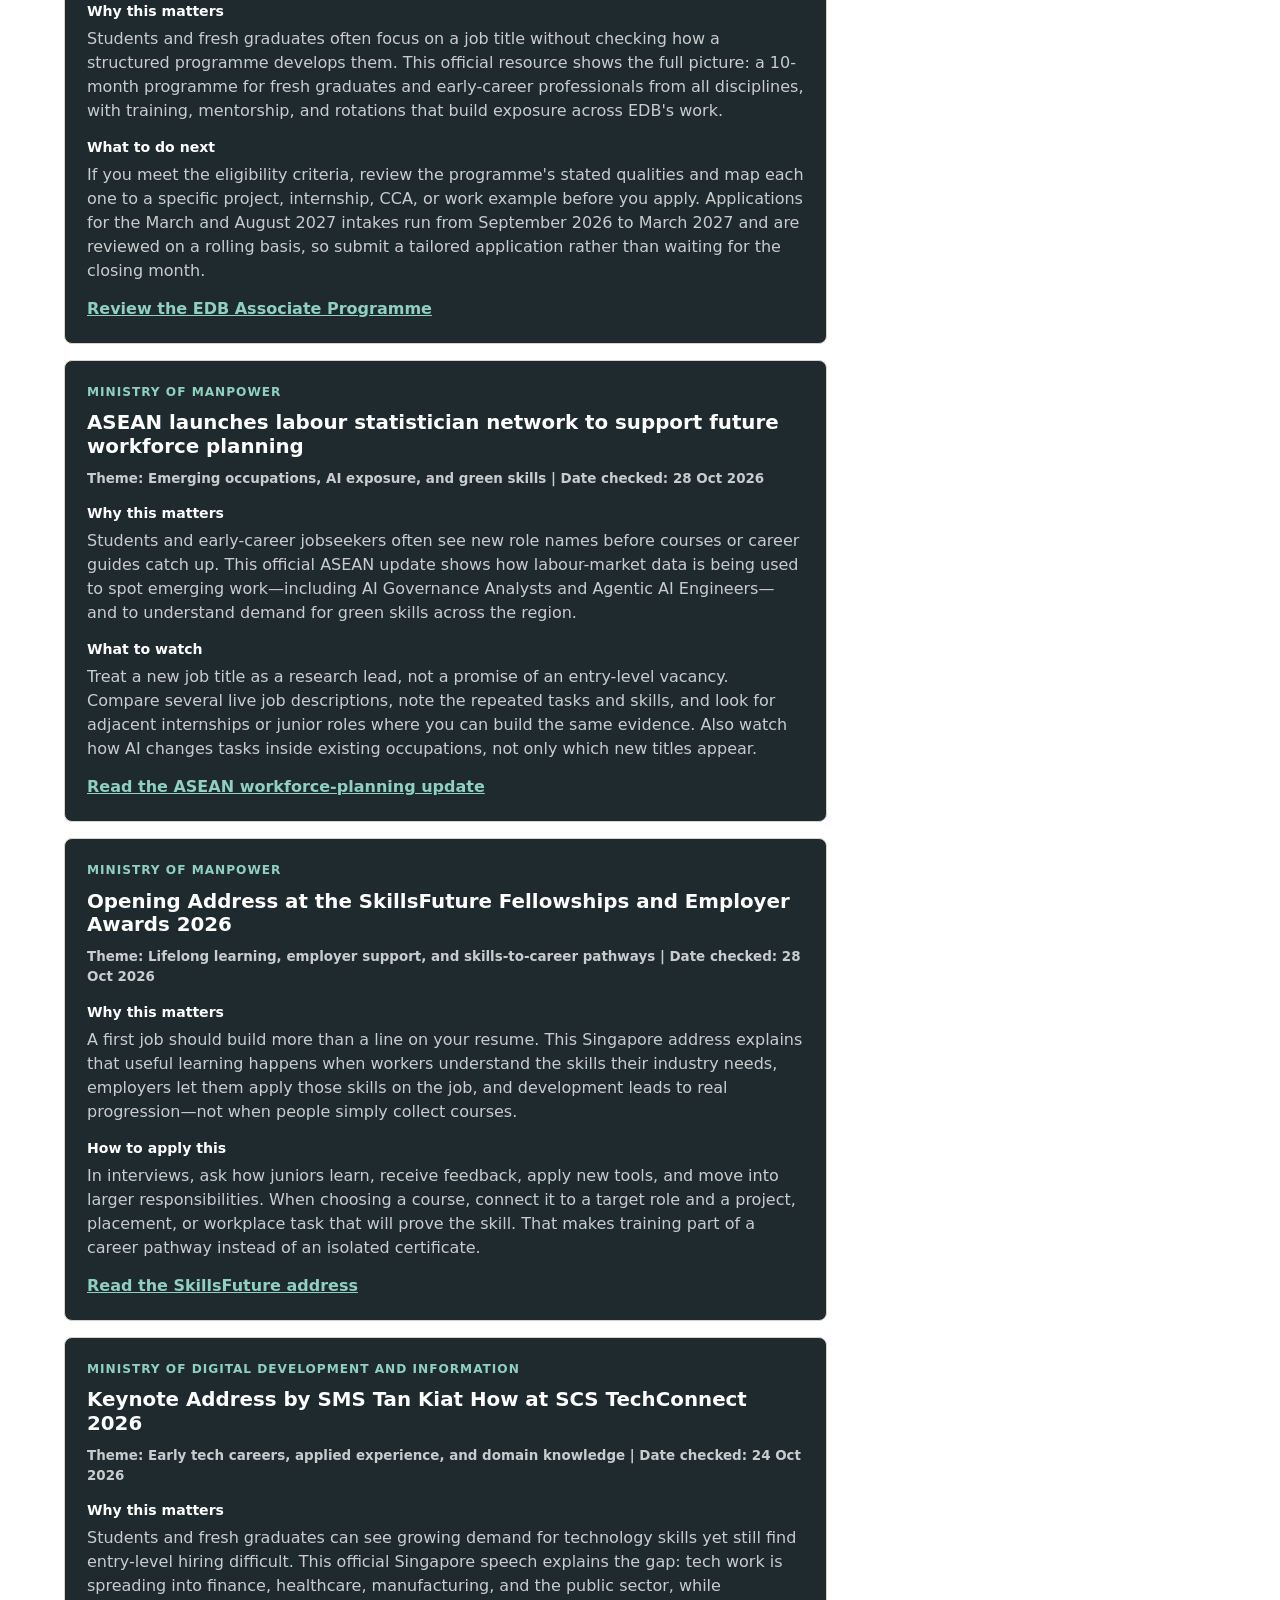
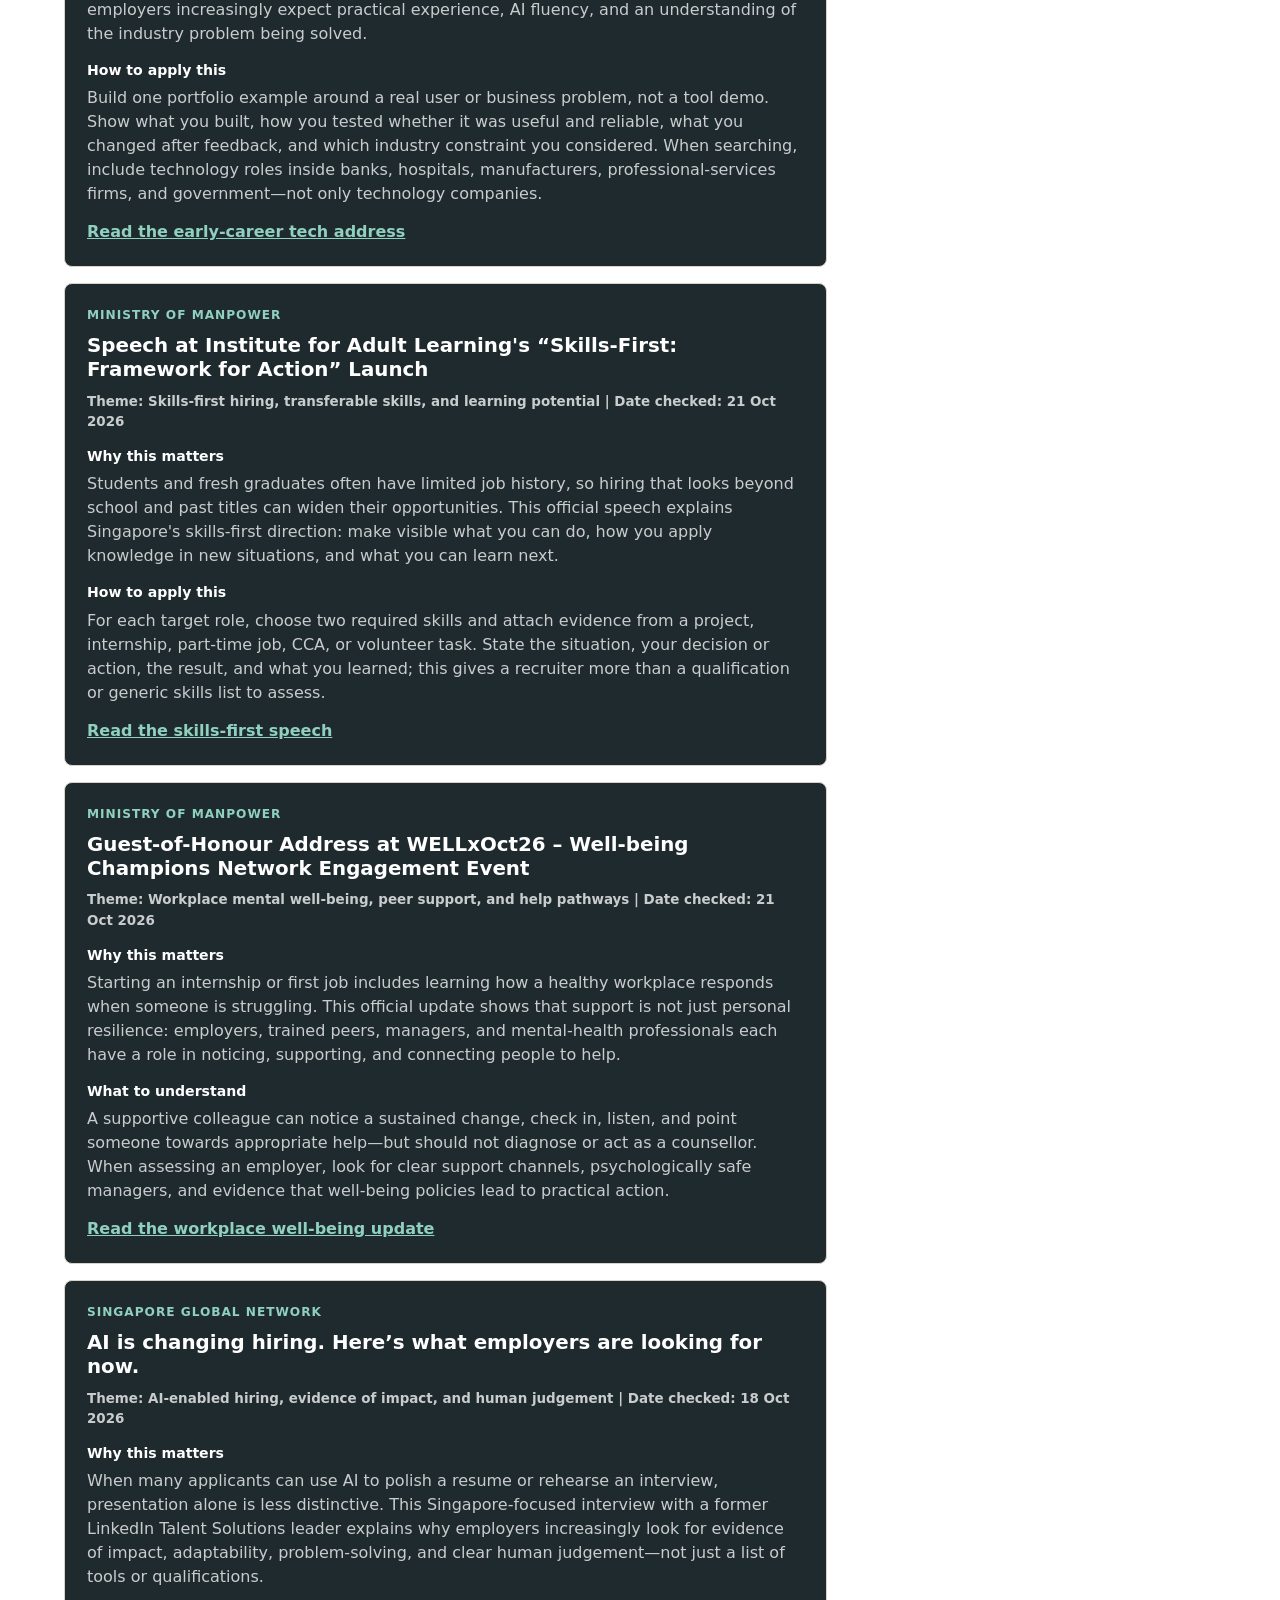
==== commit 08c00b8e: "Add EDB graduate programme read" ====
--- a/index.html
+++ b/index.html
@@ -294,6 +294,7 @@
           </p>
         </div>
         <div class="insight-strip" aria-label="Career reading focus areas">
+          <span>2027 graduate programme applications</span>
           <span>Fresh-graduate AI apprenticeship pathway</span>
           <span>Foreign Service internship preparation</span>
           <span>Accountancy opportunities and priority skills</span>
@@ -371,6 +372,31 @@
         </div>
         <div class="article-grid">
           <article class="article-card featured">
+            <span class="article-source">Singapore Economic Development Board</span>
+            <h3>EDB Associate Programme</h3>
+            <p class="article-meta">Theme: Graduate programmes, cross-functional rotations, and application planning | Date checked: 24 Nov 2026</p>
+            <div class="article-note">
+              <strong>Why this matters</strong>
+              <p>
+                Fresh graduates and early-career applicants do not need an economics or business
+                degree to explore economic-development work. EDB accepts applicants from all
+                disciplines with less than two years of experience, and the programme combines
+                rotations, structured development, and work on projects that shape Singapore's
+                growth—useful context for deciding whether this public-sector pathway fits you.
+              </p>
+            </div>
+            <div class="article-note">
+              <strong>What to do next</strong>
+              <p>
+                Applications for the March and August 2027 intakes run from September 2026 to March
+                2027 and are reviewed on a rolling basis, so do not wait for the final month. Build
+                examples that demonstrate analytical thinking, initiative, adaptability, and
+                collaboration, then explain how your discipline can contribute to EDB's mission.
+              </p>
+            </div>
+            <a class="text-button" href="https://www.edb.gov.sg/en/careers/associate-programme.html" target="_blank" rel="noopener">Review the programme and application timeline</a>
+          </article>
+          <article class="article-card featured">
             <span class="article-source">AI Singapore</span>
             <h3>Fresh Graduate AI Bootcamp: a route into the AI Apprenticeship Programme</h3>
             <p class="article-meta">Theme: Applied AI skills, apprenticeship entry, and industry project experience | Date checked: 21 Nov 2026</p>
@@ -929,24 +955,24 @@
           <article class="article-card featured">
             <span class="article-source">Singapore Government</span>
             <h3>Tripartite Career Fairs</h3>
-            <p class="article-meta">Theme: Sector interviews, career fairs, and job-search support | Date checked: 18 Nov 2026</p>
-            <div class="article-note">
-              <strong>Why this matters</strong>
-              <p>
-                Students, fresh graduates, and early-career jobseekers do not have to rely
-                only on online applications. The updated November list includes virtual interviews
-                for business and corporate functions, financial services and FinTech, data and AI,
-                and early childhood roles, plus walk-in or in-person events covering retail, F&amp;B,
-                sustainability, business services, and the built environment.
+            <p class="article-meta">Theme: Sector interviews, career fairs, and job-search support | Date checked: 24 Nov 2026</p>
+            <div class="article-note">
+              <strong>Why this matters</strong>
+              <p>
+                Students, fresh graduates, and early-career jobseekers can meet hiring employers and
+                explore sectors instead of relying only on online applications. The current list
+                includes late-November interviews or fairs for data and AI, early childhood, the port
+                industry, built environment, and transitioning NSFs, followed by December events in
+                aerospace, technology, semiconductors, pharmaceuticals, and advanced manufacturing.
               </p>
             </div>
             <div class="article-note">
               <strong>What to do next</strong>
               <p>
-                Choose the event closest to your target role and register early where required.
+                Choose one event that matches your target role and register early where required.
                 Tailor one resume to that sector, prepare a 30-second introduction and two examples
-                of relevant skills, then check the event page again before attending because dates,
-                venues, and registration requirements can change.
+                of relevant skills, then recheck the official page before attending because dates,
+                venues, participating employers, and registration requirements can change.
               </p>
             </div>
             <a class="text-button" href="https://www.gov.sg/features/jobs-and-upskilling/tripartite-career-fairs/" target="_blank" rel="noopener">View upcoming events</a>
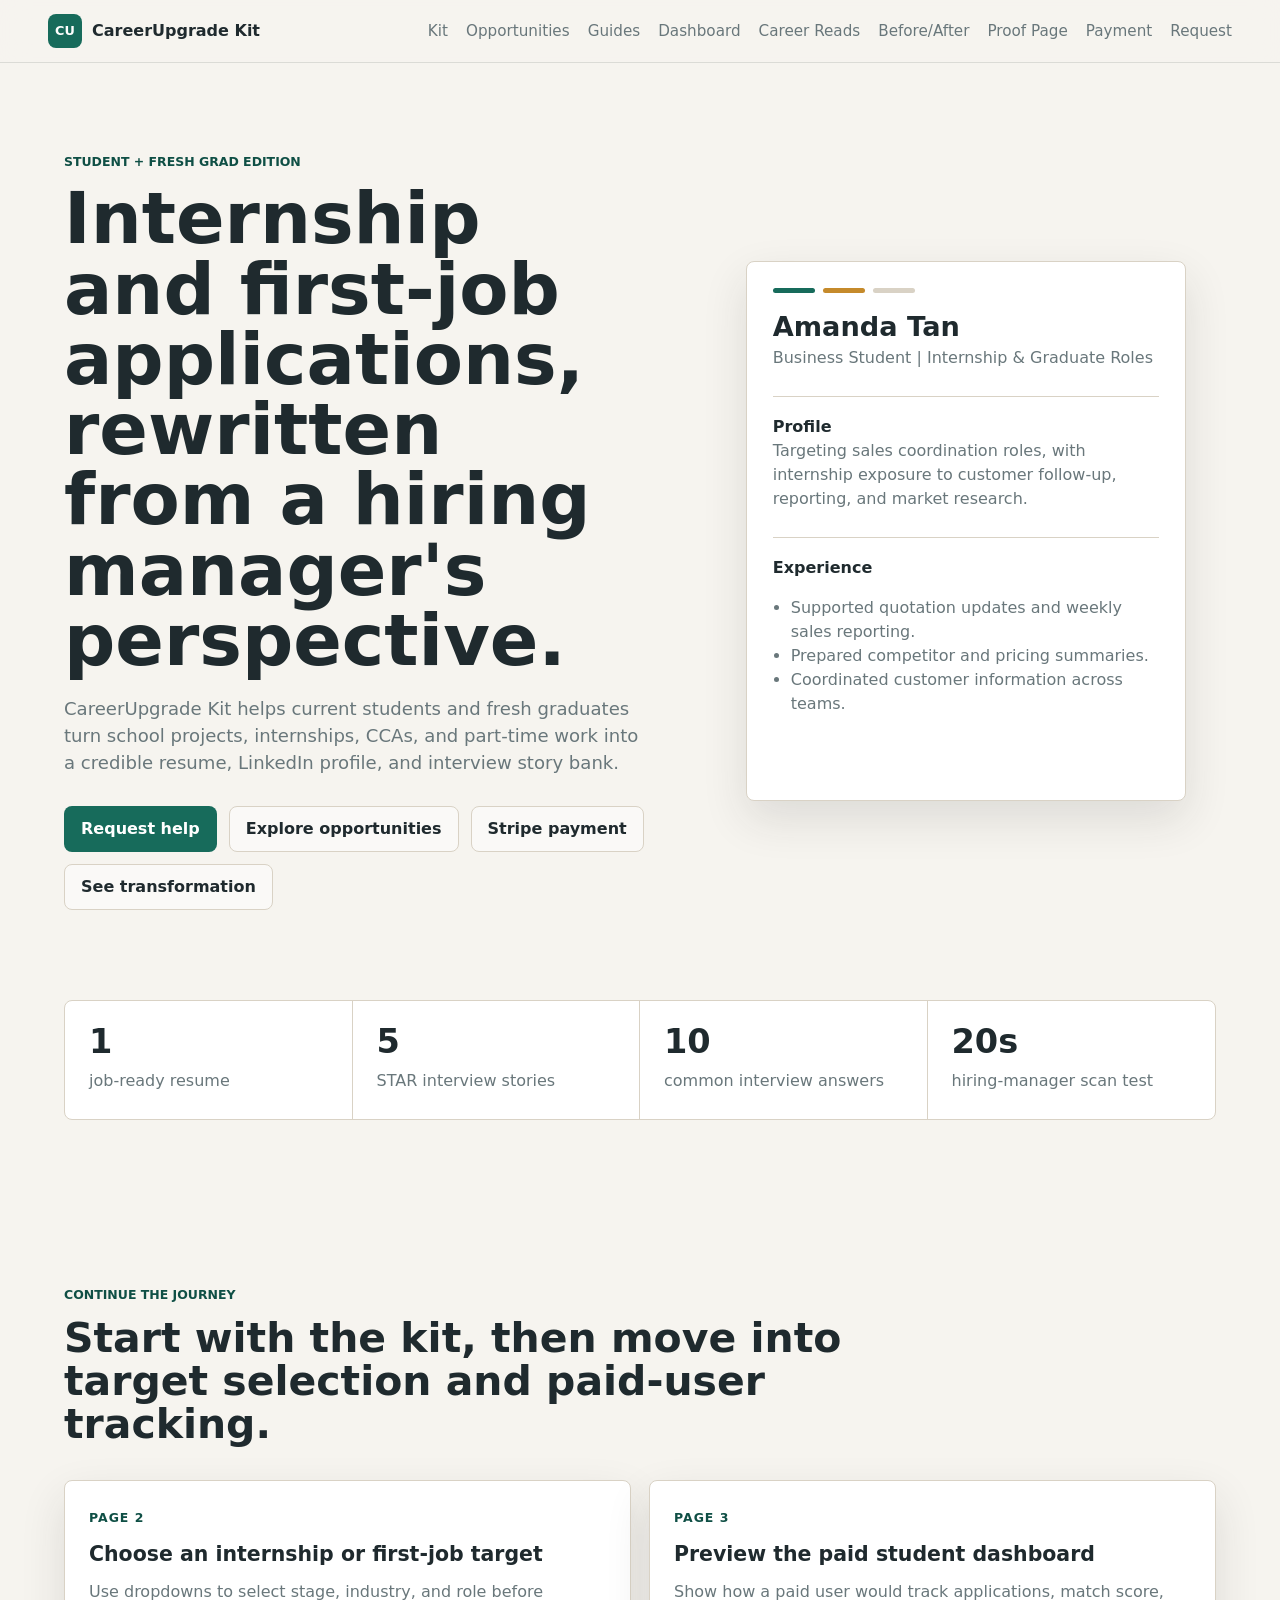
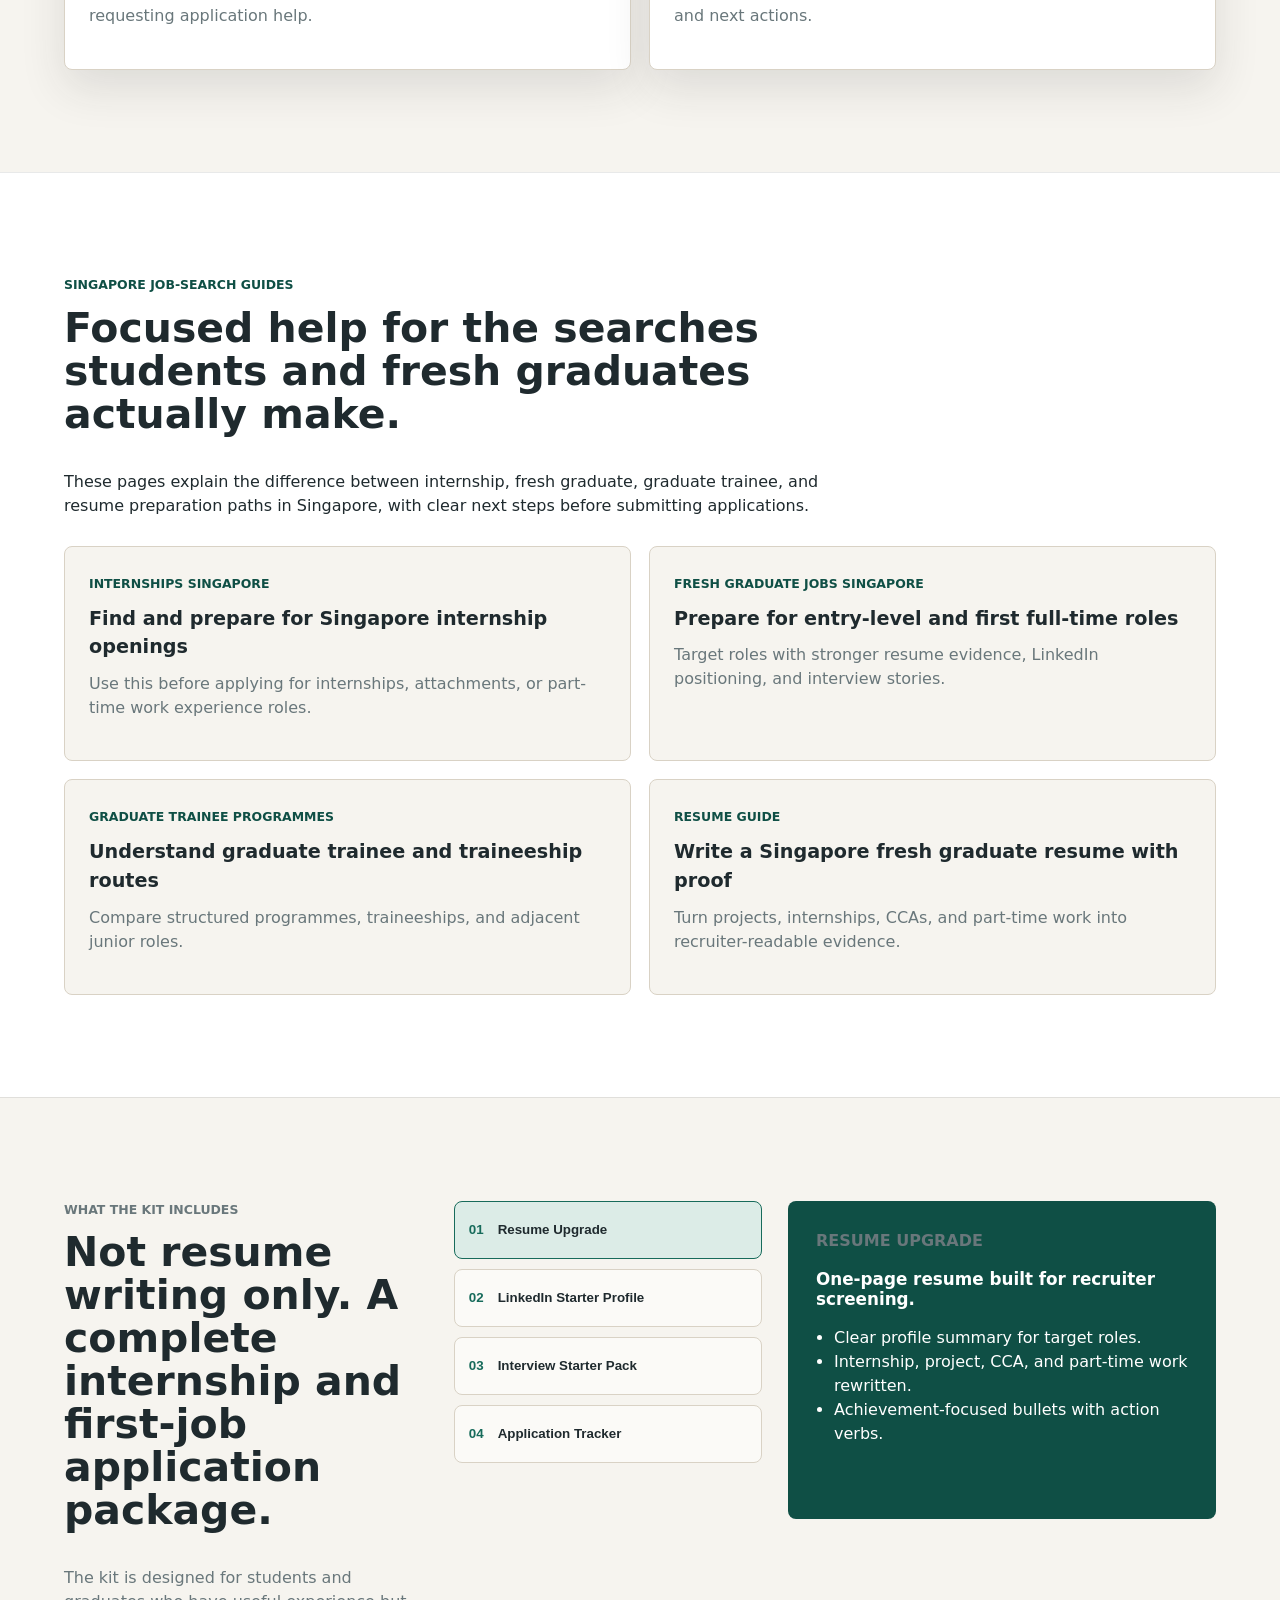
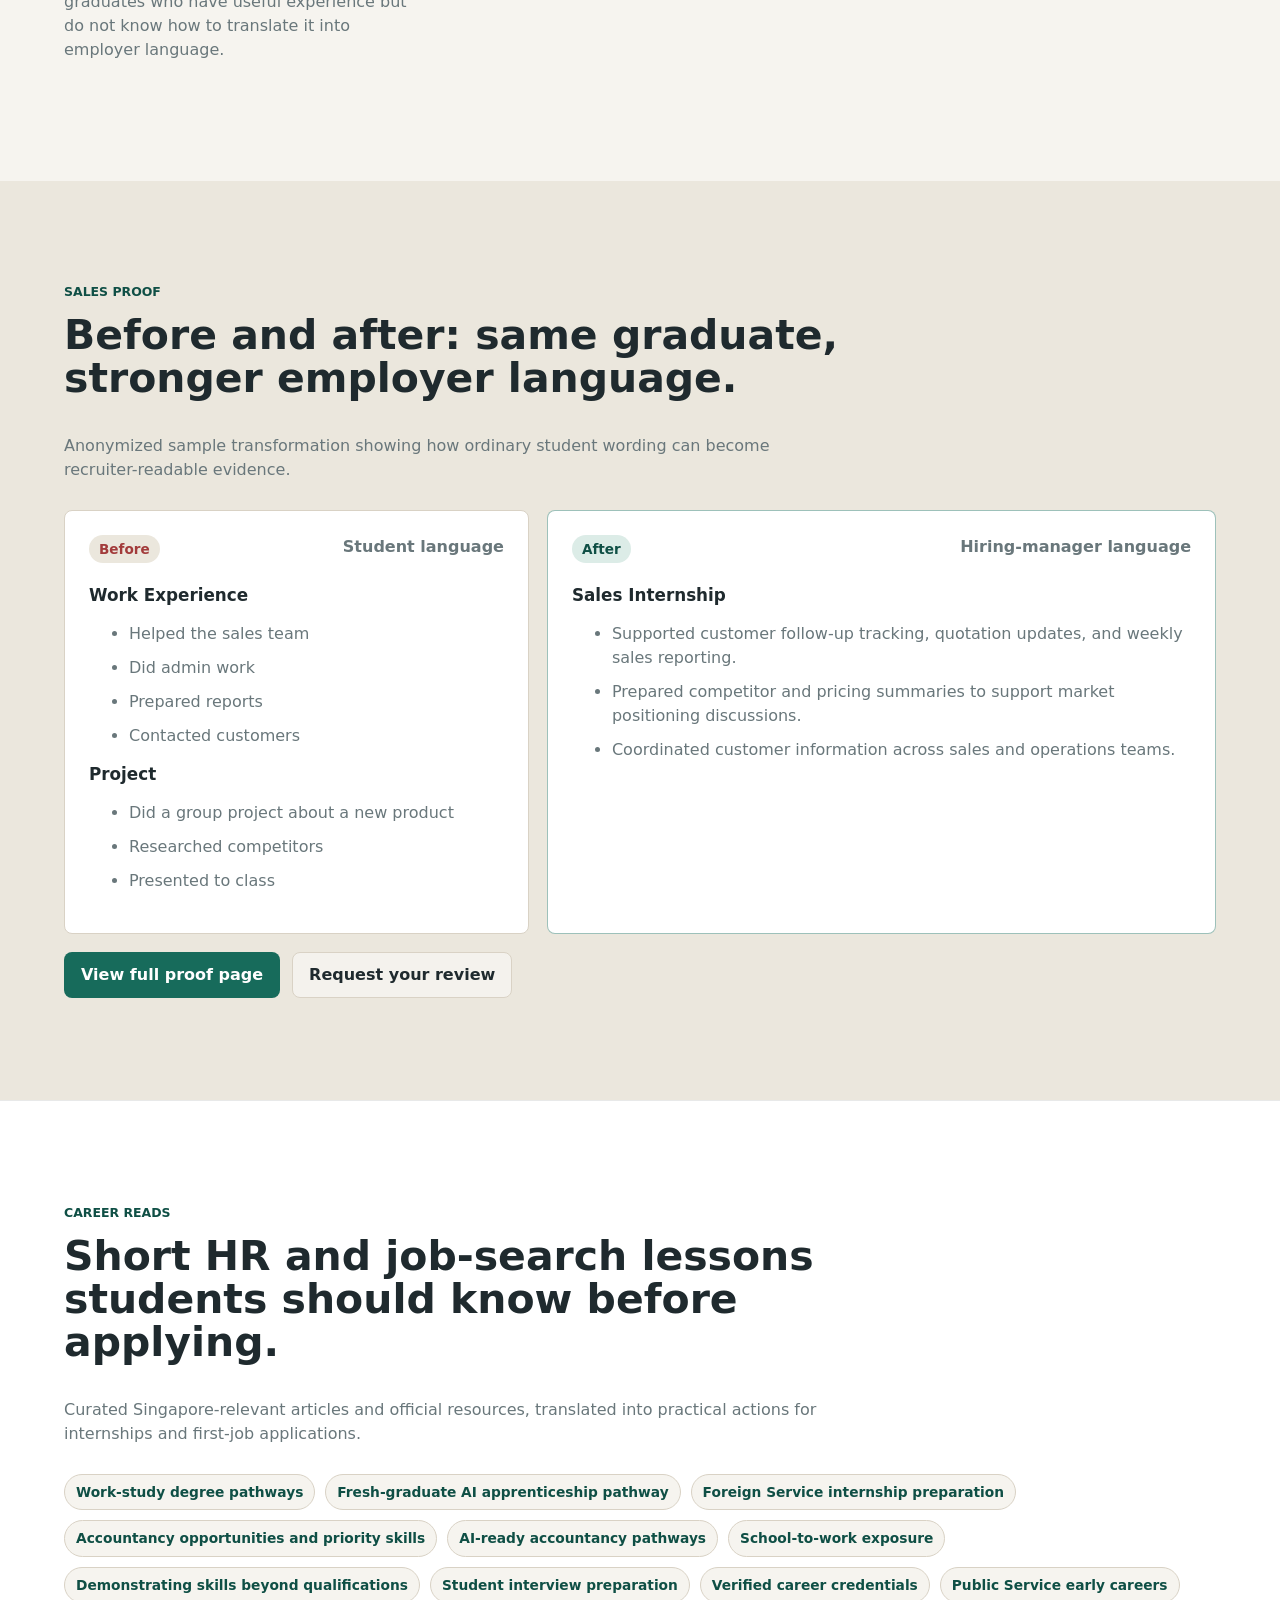
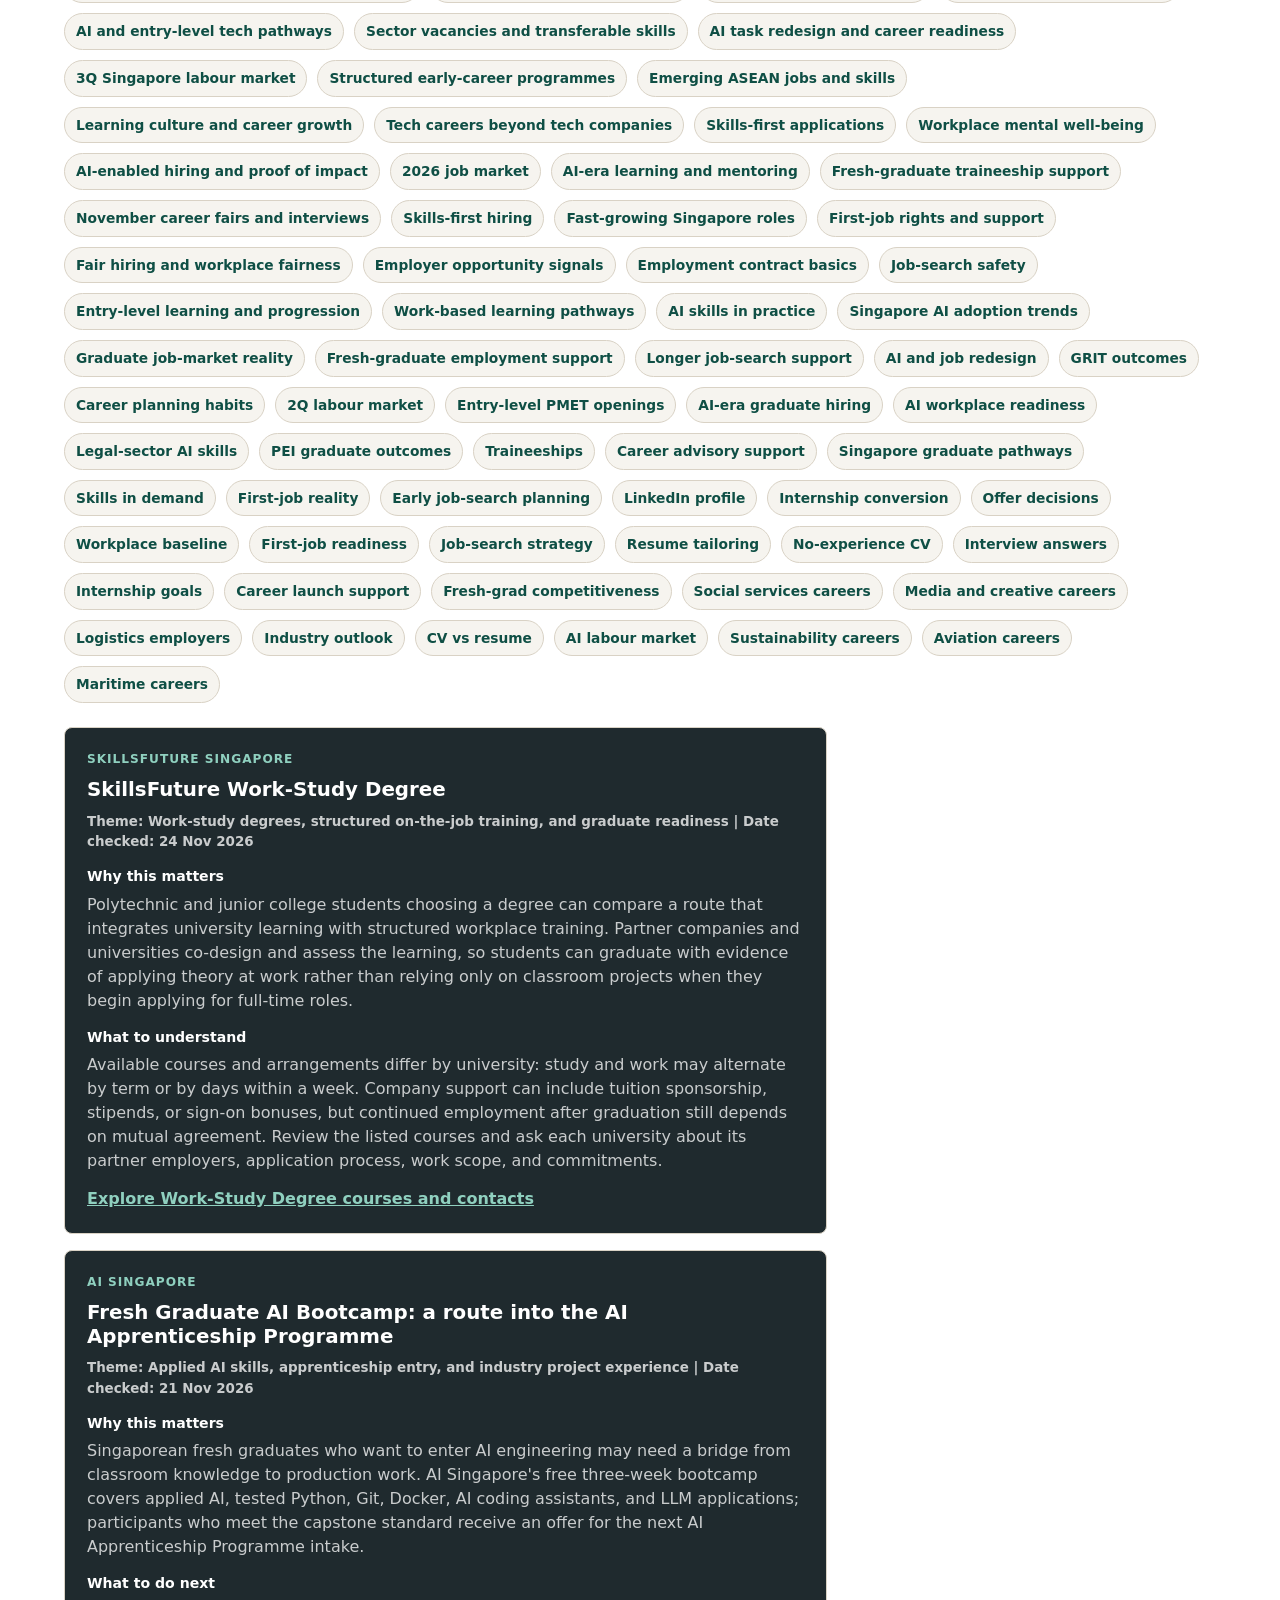
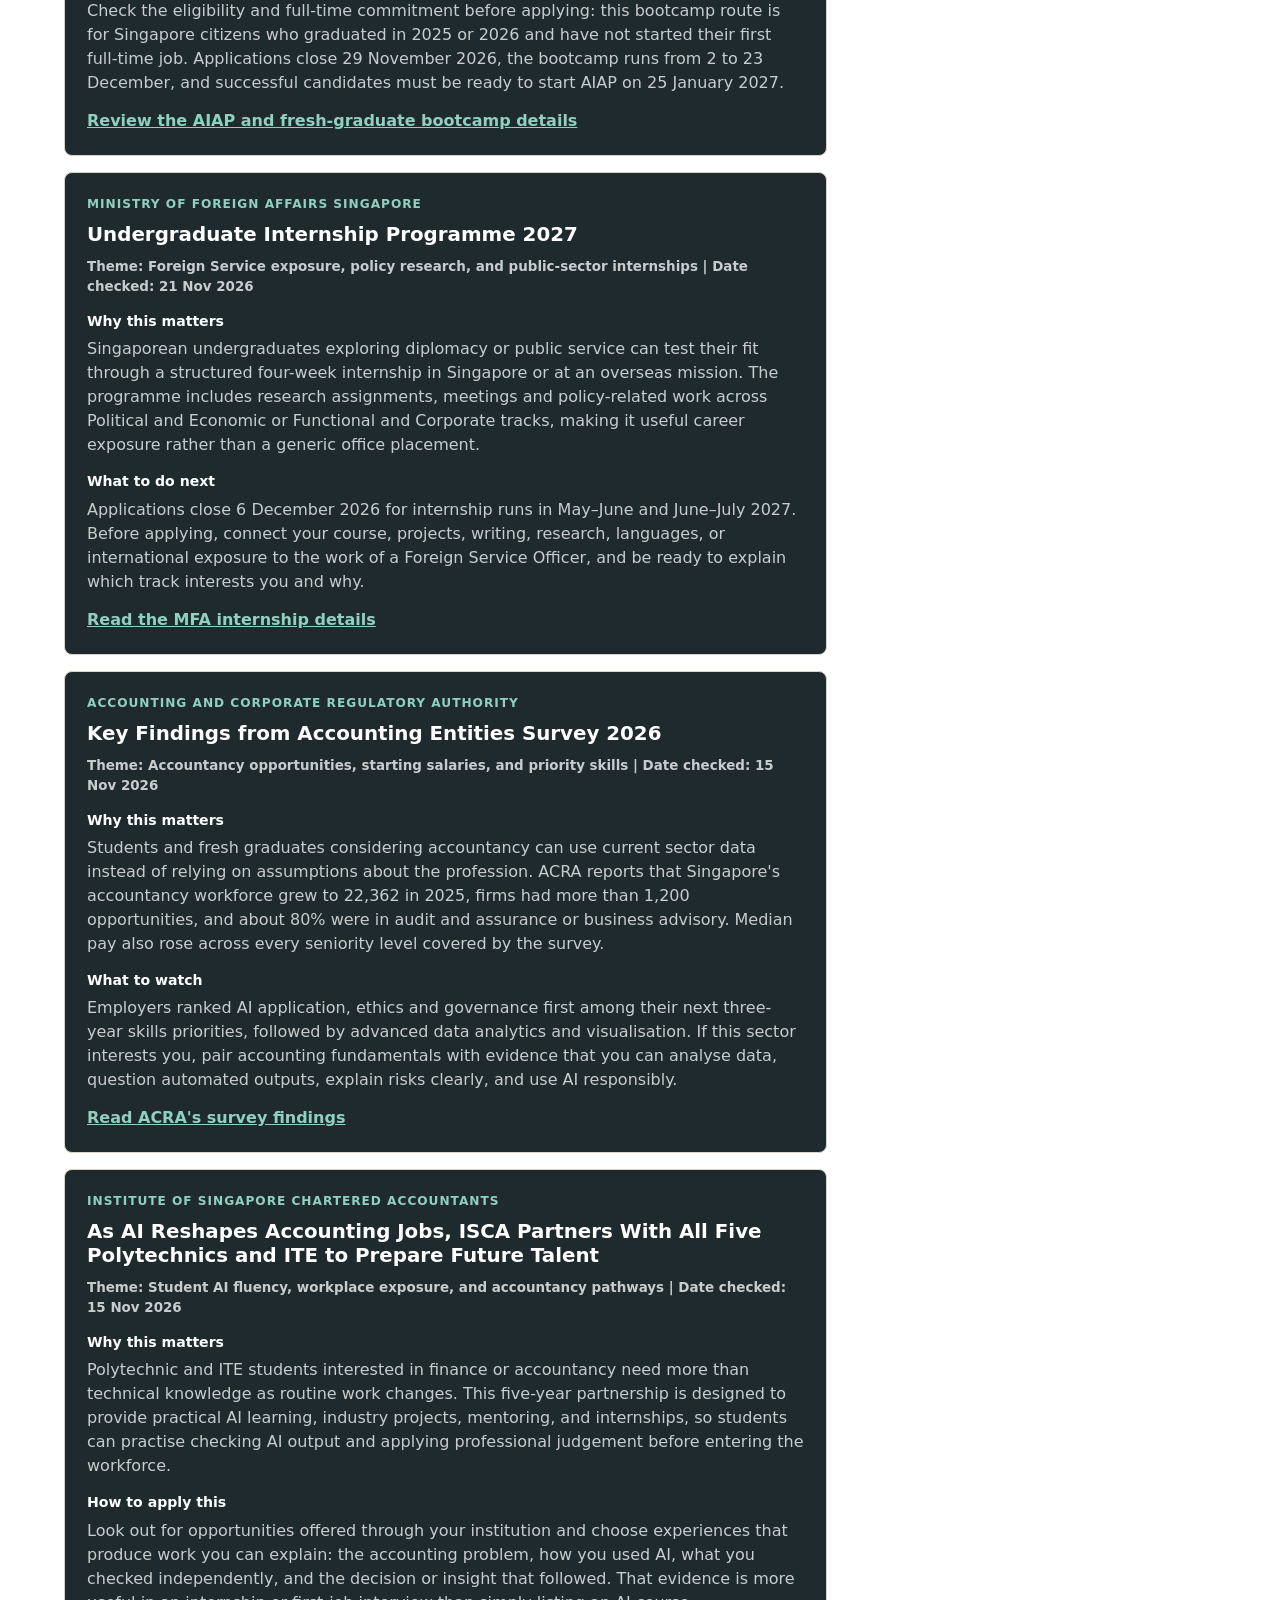
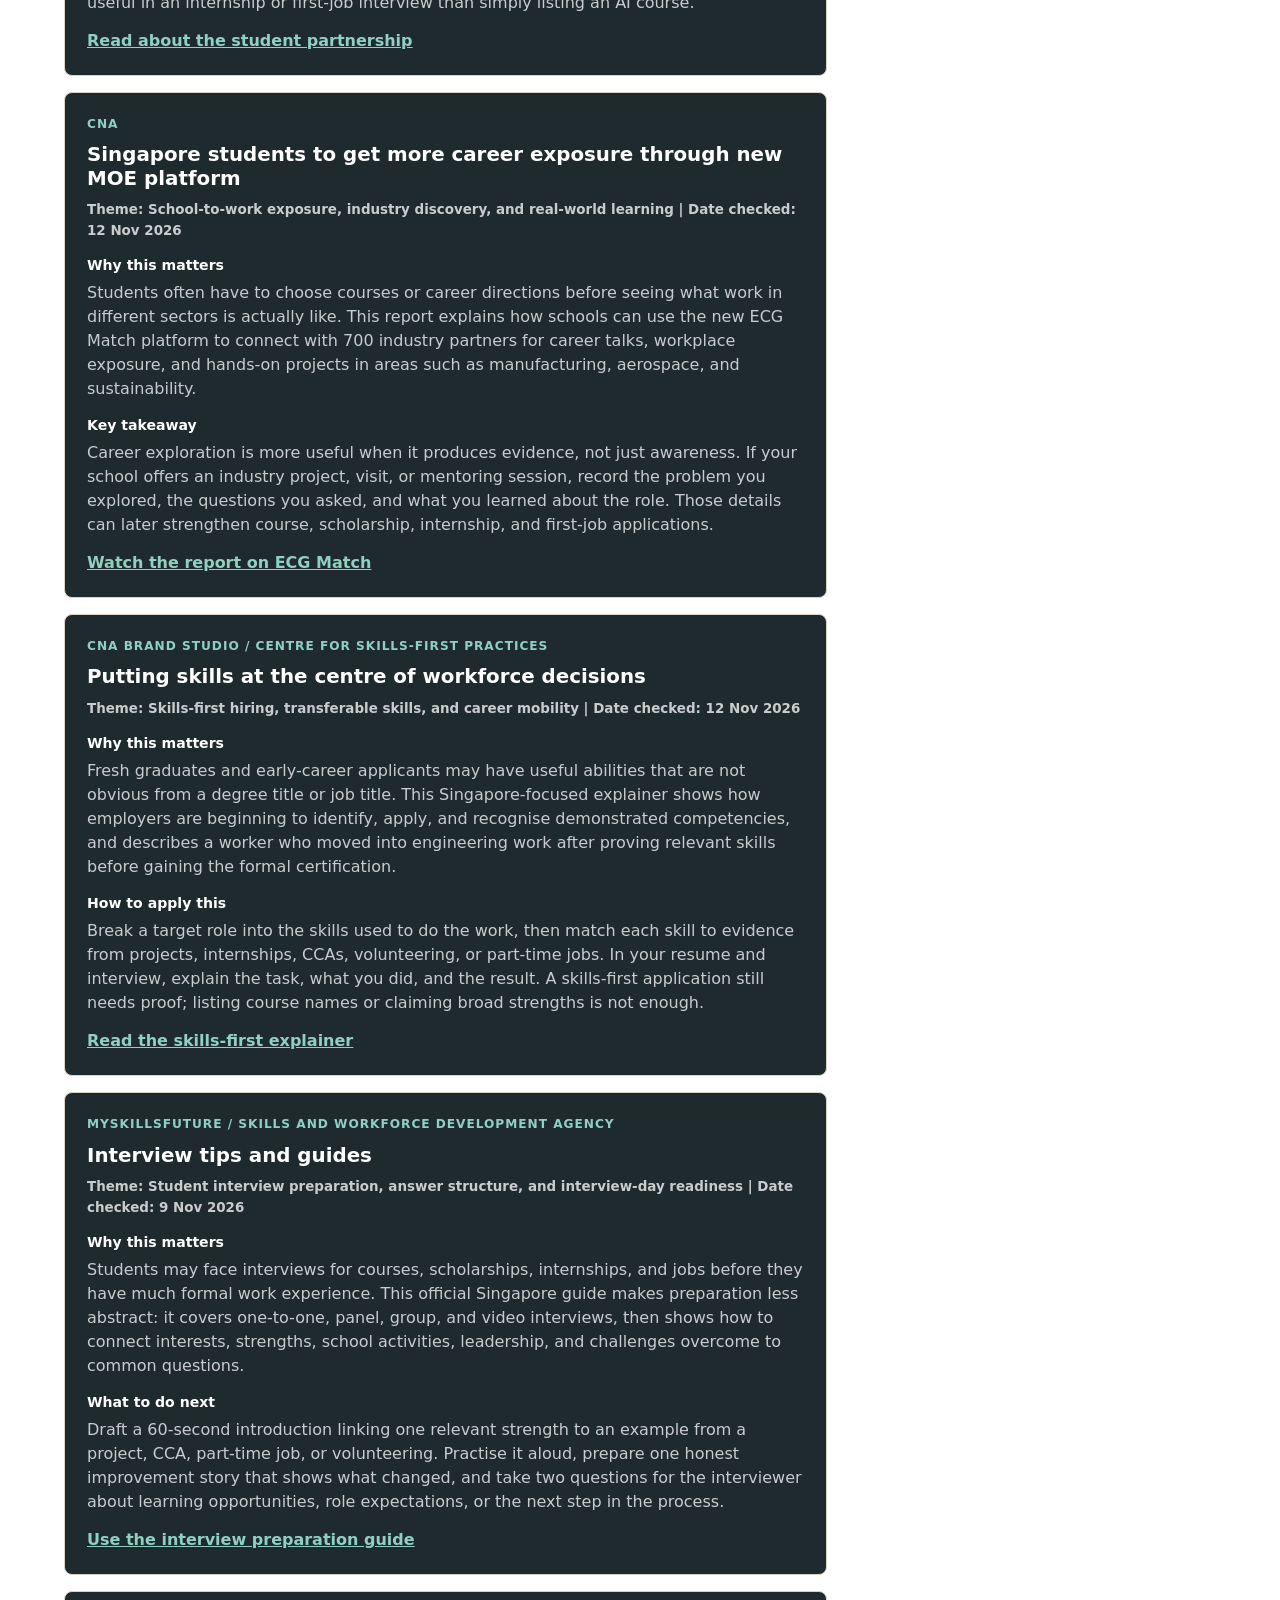
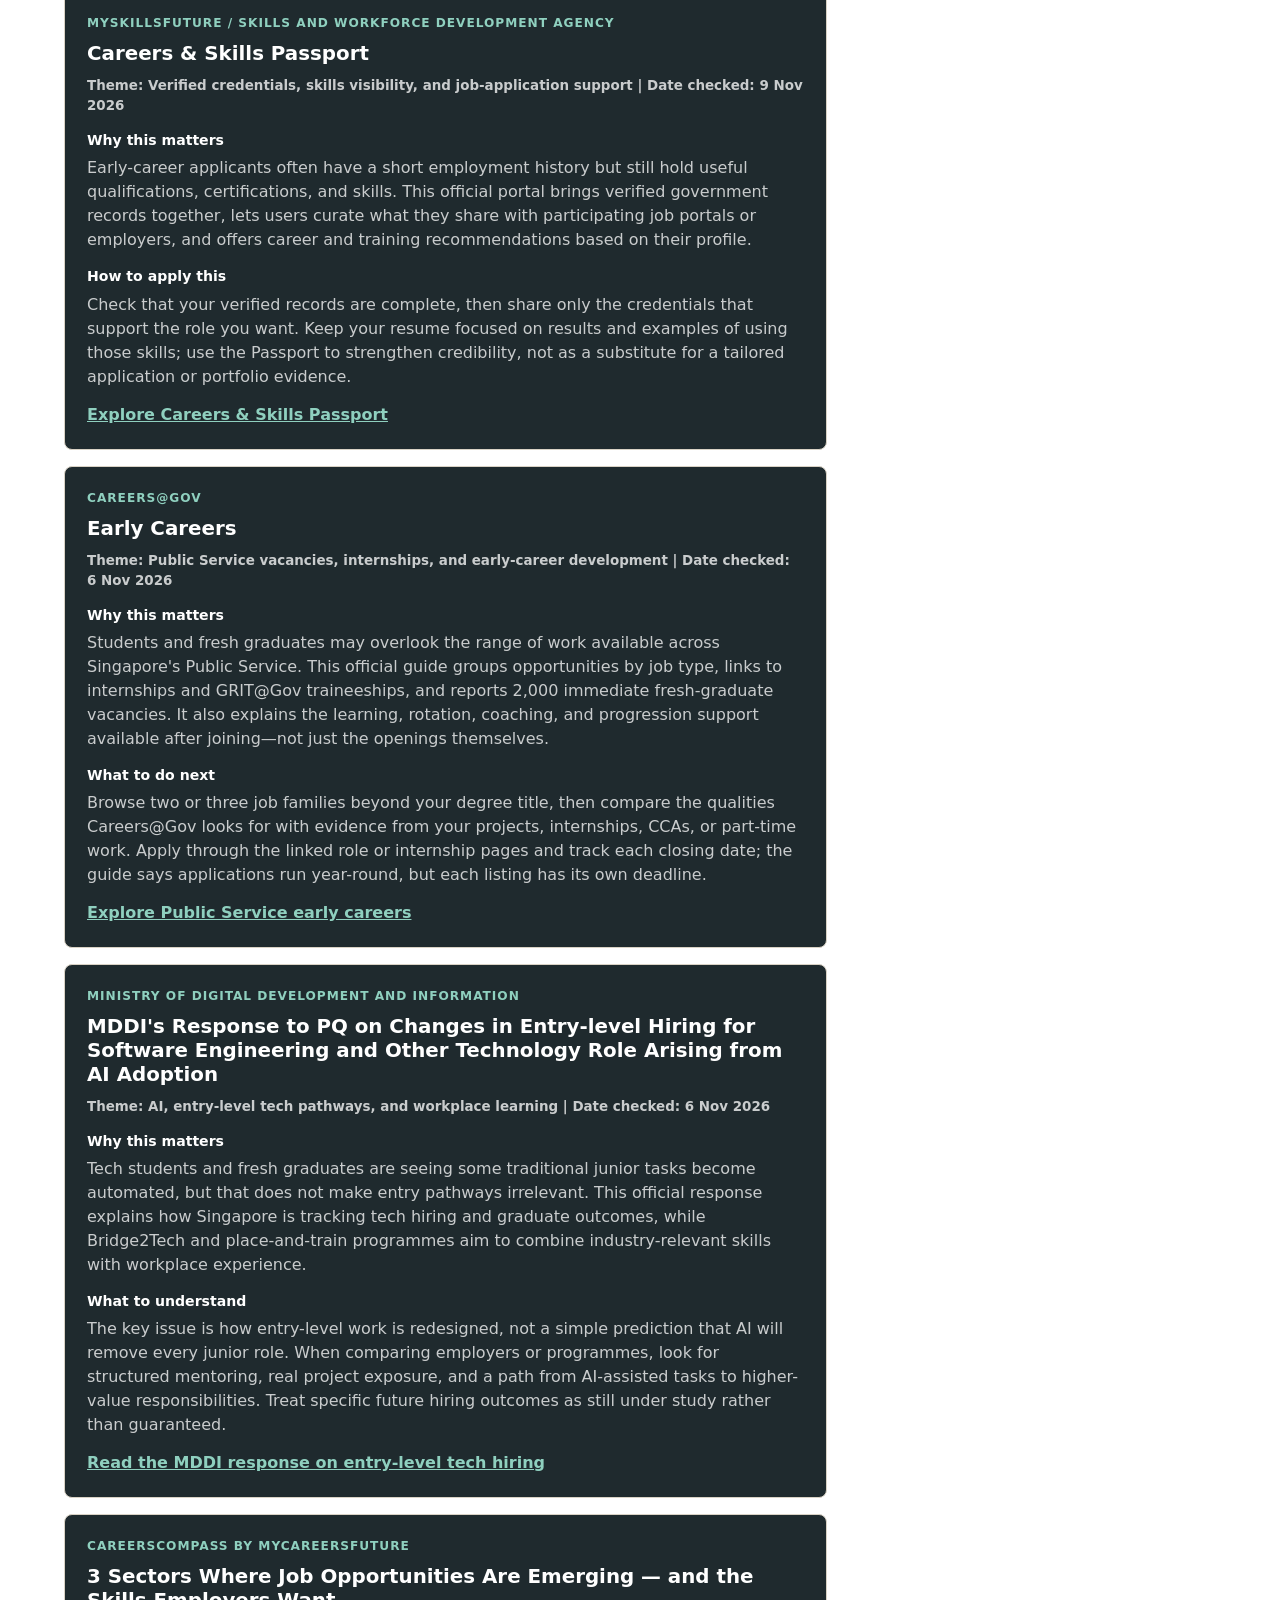
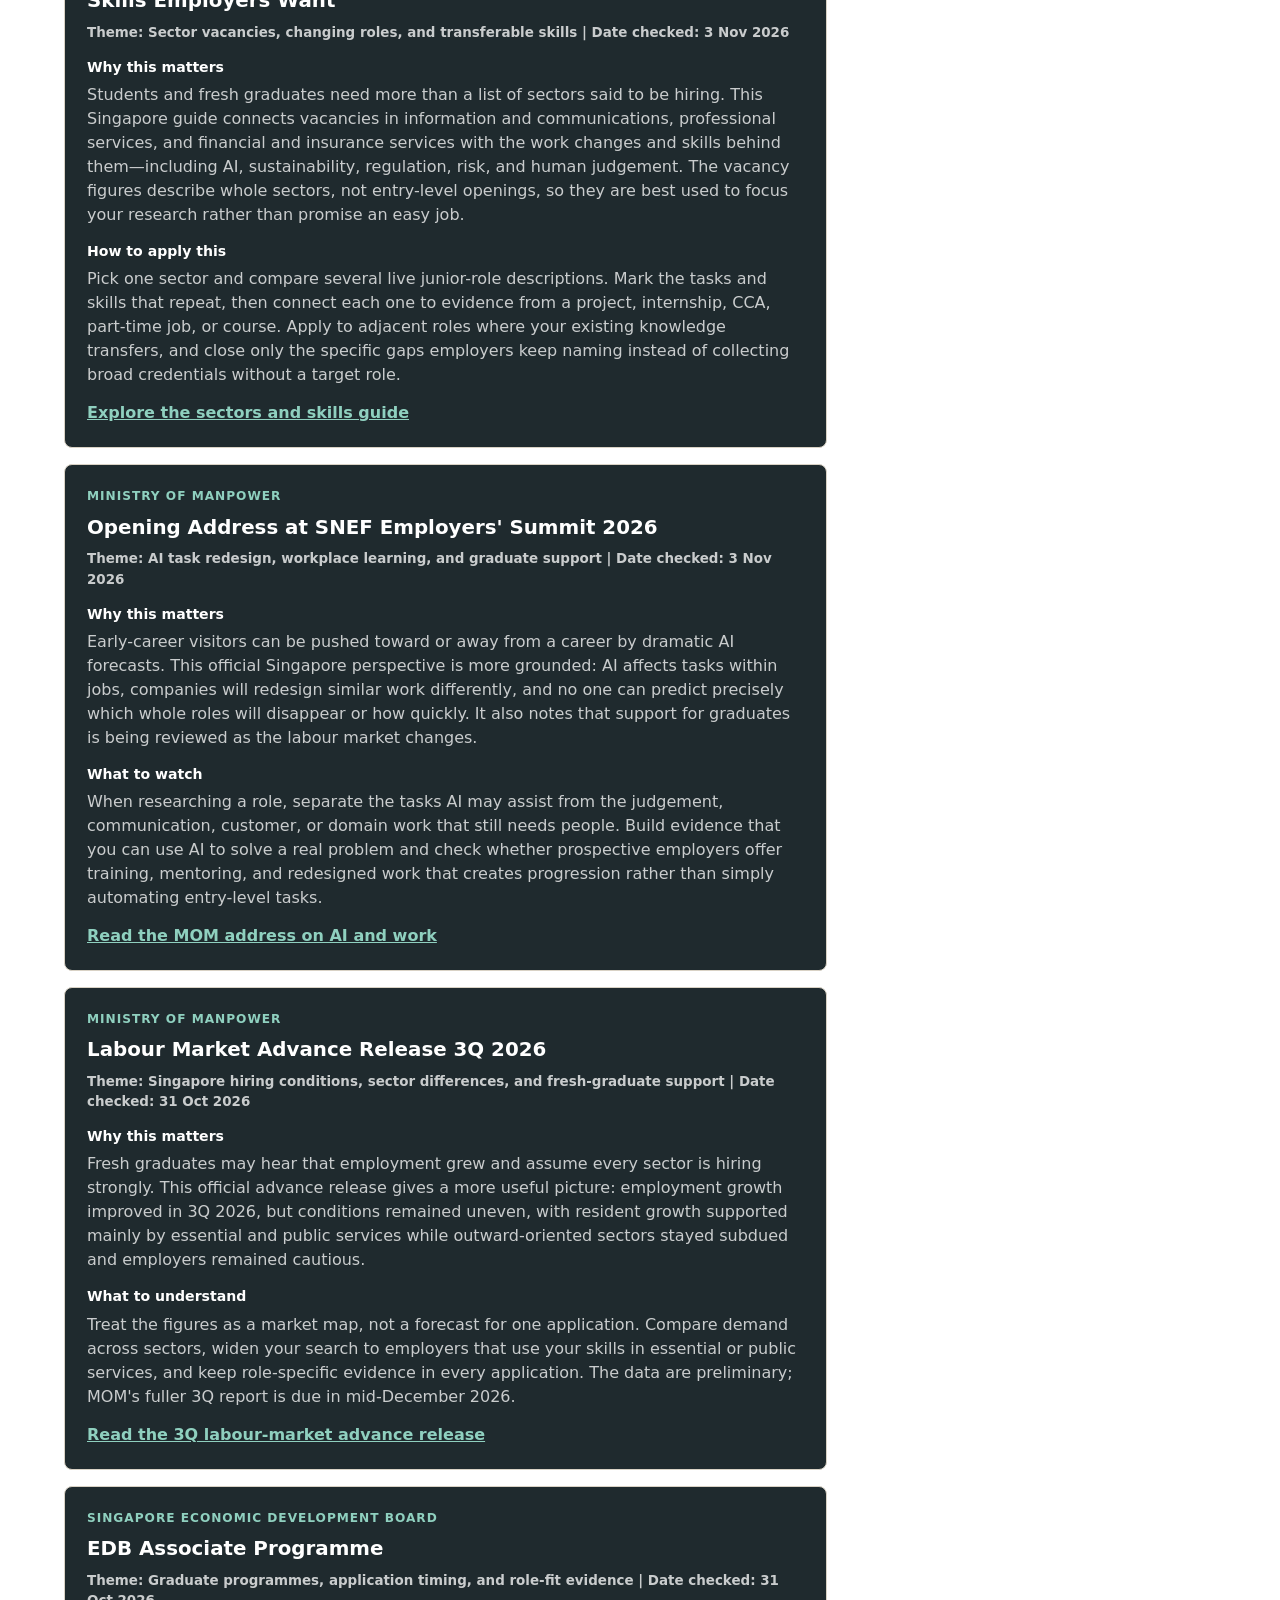
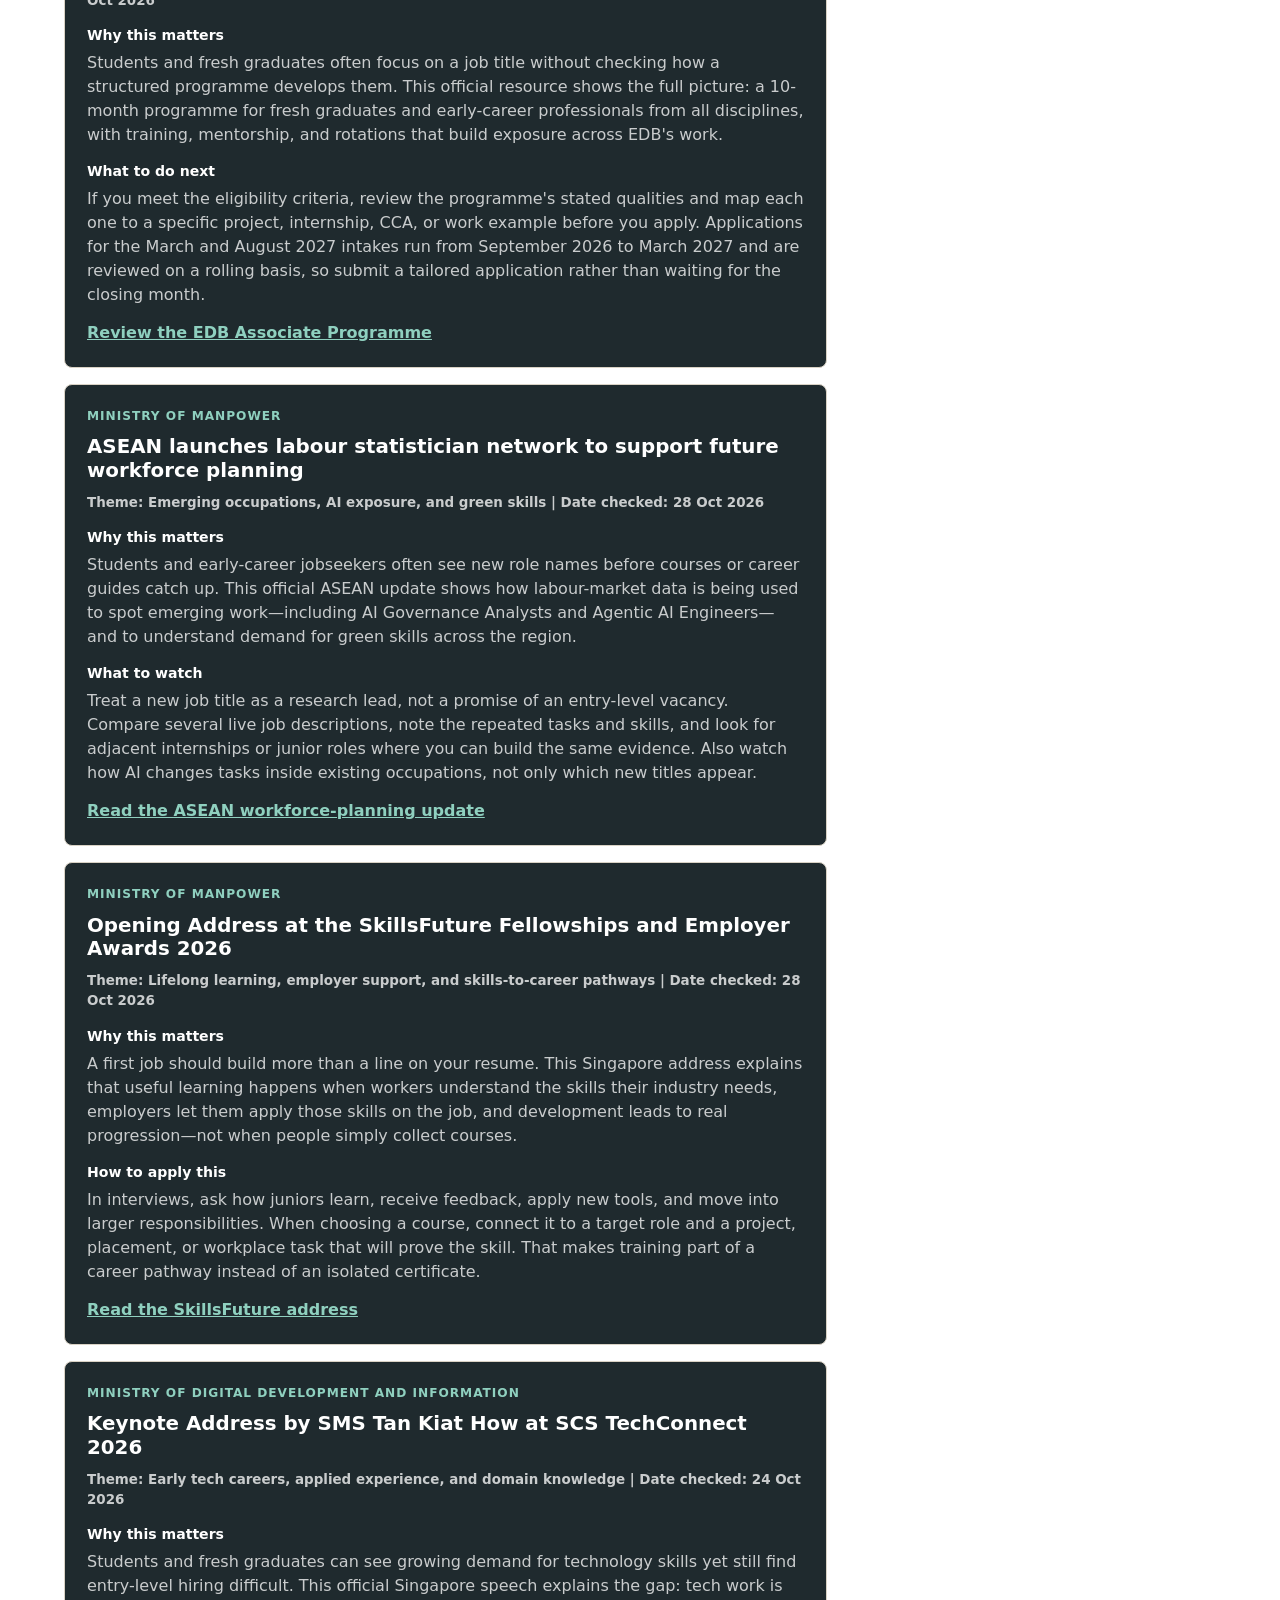
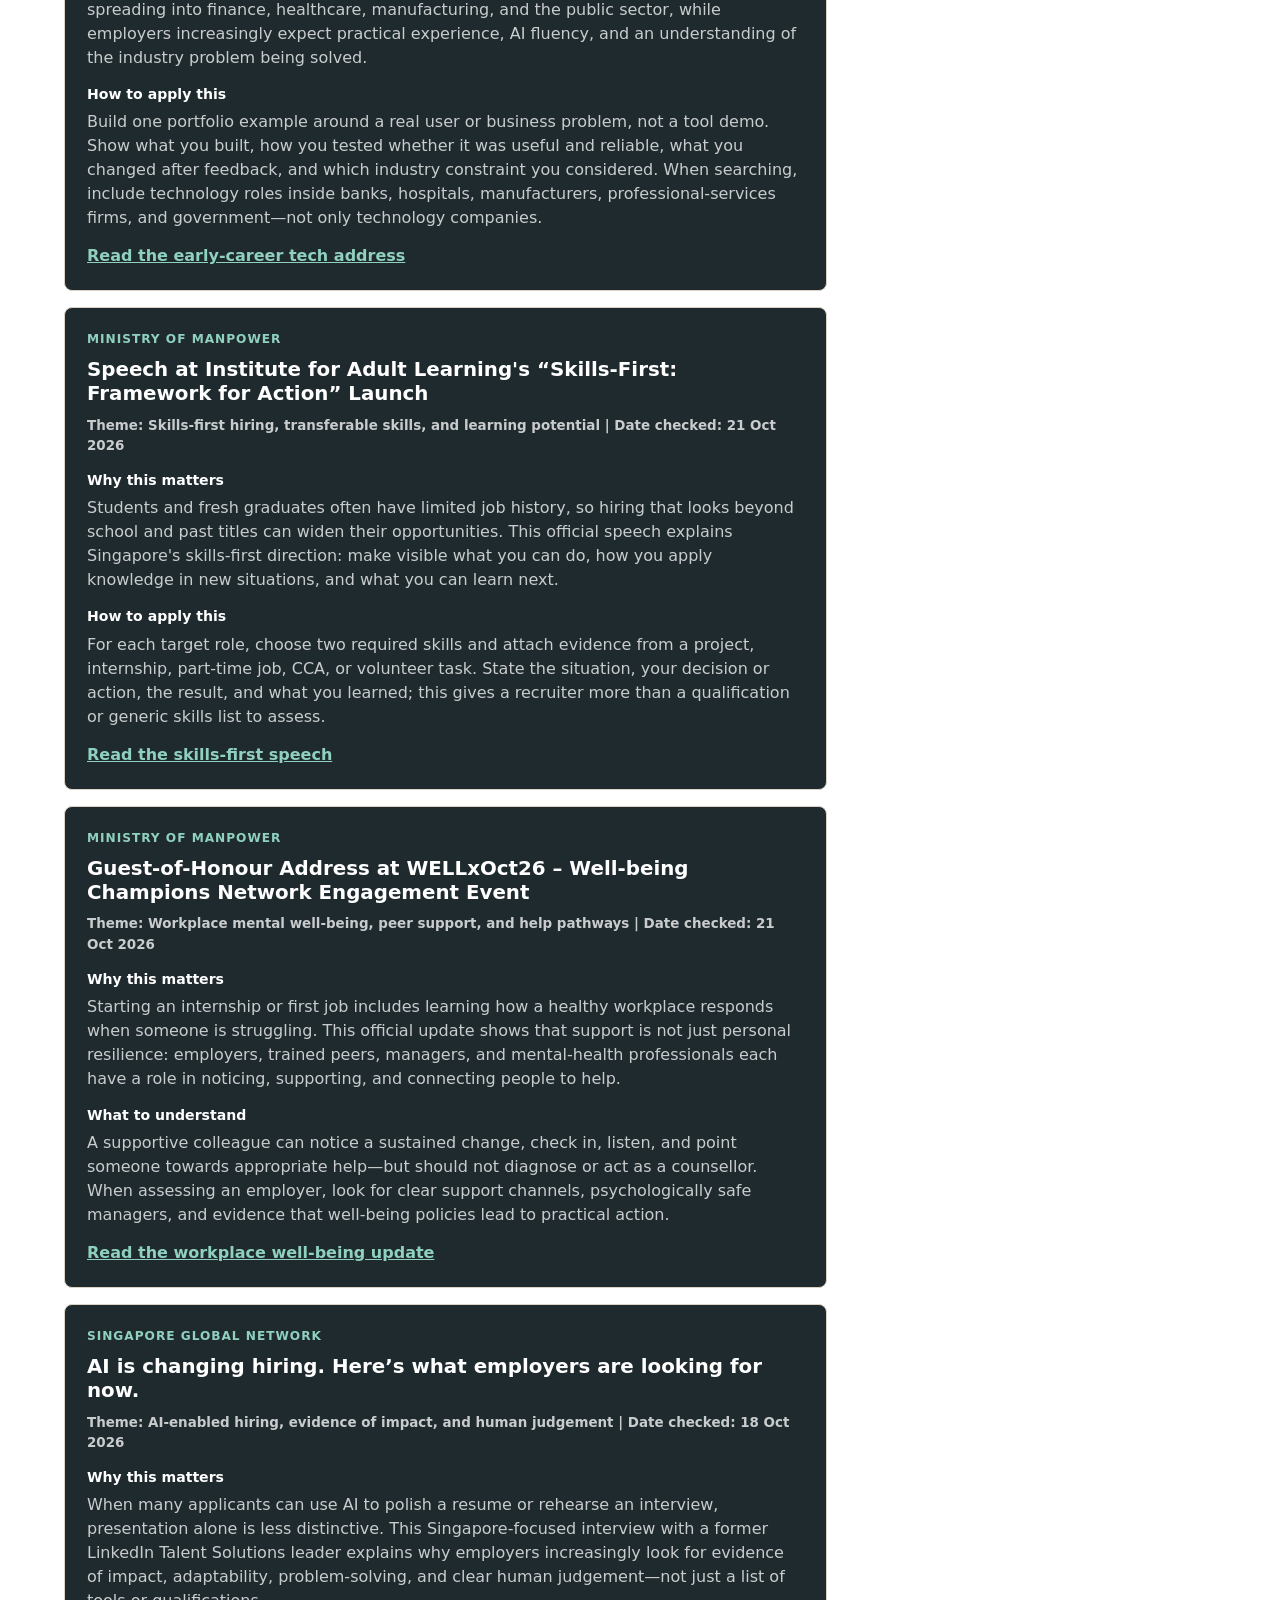
==== commit 94ba3ff3: "Replace duplicate read with work-study guide" ====
--- a/index.html
+++ b/index.html
@@ -294,7 +294,7 @@
           </p>
         </div>
         <div class="insight-strip" aria-label="Career reading focus areas">
-          <span>2027 graduate programme applications</span>
+          <span>Work-study degree pathways</span>
           <span>Fresh-graduate AI apprenticeship pathway</span>
           <span>Foreign Service internship preparation</span>
           <span>Accountancy opportunities and priority skills</span>
@@ -372,29 +372,30 @@
         </div>
         <div class="article-grid">
           <article class="article-card featured">
-            <span class="article-source">Singapore Economic Development Board</span>
-            <h3>EDB Associate Programme</h3>
-            <p class="article-meta">Theme: Graduate programmes, cross-functional rotations, and application planning | Date checked: 24 Nov 2026</p>
-            <div class="article-note">
-              <strong>Why this matters</strong>
-              <p>
-                Fresh graduates and early-career applicants do not need an economics or business
-                degree to explore economic-development work. EDB accepts applicants from all
-                disciplines with less than two years of experience, and the programme combines
-                rotations, structured development, and work on projects that shape Singapore's
-                growth—useful context for deciding whether this public-sector pathway fits you.
-              </p>
-            </div>
-            <div class="article-note">
-              <strong>What to do next</strong>
-              <p>
-                Applications for the March and August 2027 intakes run from September 2026 to March
-                2027 and are reviewed on a rolling basis, so do not wait for the final month. Build
-                examples that demonstrate analytical thinking, initiative, adaptability, and
-                collaboration, then explain how your discipline can contribute to EDB's mission.
-              </p>
-            </div>
-            <a class="text-button" href="https://www.edb.gov.sg/en/careers/associate-programme.html" target="_blank" rel="noopener">Review the programme and application timeline</a>
+            <span class="article-source">SkillsFuture Singapore</span>
+            <h3>SkillsFuture Work-Study Degree</h3>
+            <p class="article-meta">Theme: Work-study degrees, structured on-the-job training, and graduate readiness | Date checked: 24 Nov 2026</p>
+            <div class="article-note">
+              <strong>Why this matters</strong>
+              <p>
+                Polytechnic and junior college students choosing a degree can compare a route that
+                integrates university learning with structured workplace training. Partner companies
+                and universities co-design and assess the learning, so students can graduate with
+                evidence of applying theory at work rather than relying only on classroom projects
+                when they begin applying for full-time roles.
+              </p>
+            </div>
+            <div class="article-note">
+              <strong>What to understand</strong>
+              <p>
+                Available courses and arrangements differ by university: study and work may alternate
+                by term or by days within a week. Company support can include tuition sponsorship,
+                stipends, or sign-on bonuses, but continued employment after graduation still depends
+                on mutual agreement. Review the listed courses and ask each university about its
+                partner employers, application process, work scope, and commitments.
+              </p>
+            </div>
+            <a class="text-button" href="https://www.skillsfuture.gov.sg/workstudy/wsdeg" target="_blank" rel="noopener">Explore Work-Study Degree courses and contacts</a>
           </article>
           <article class="article-card featured">
             <span class="article-source">AI Singapore</span>
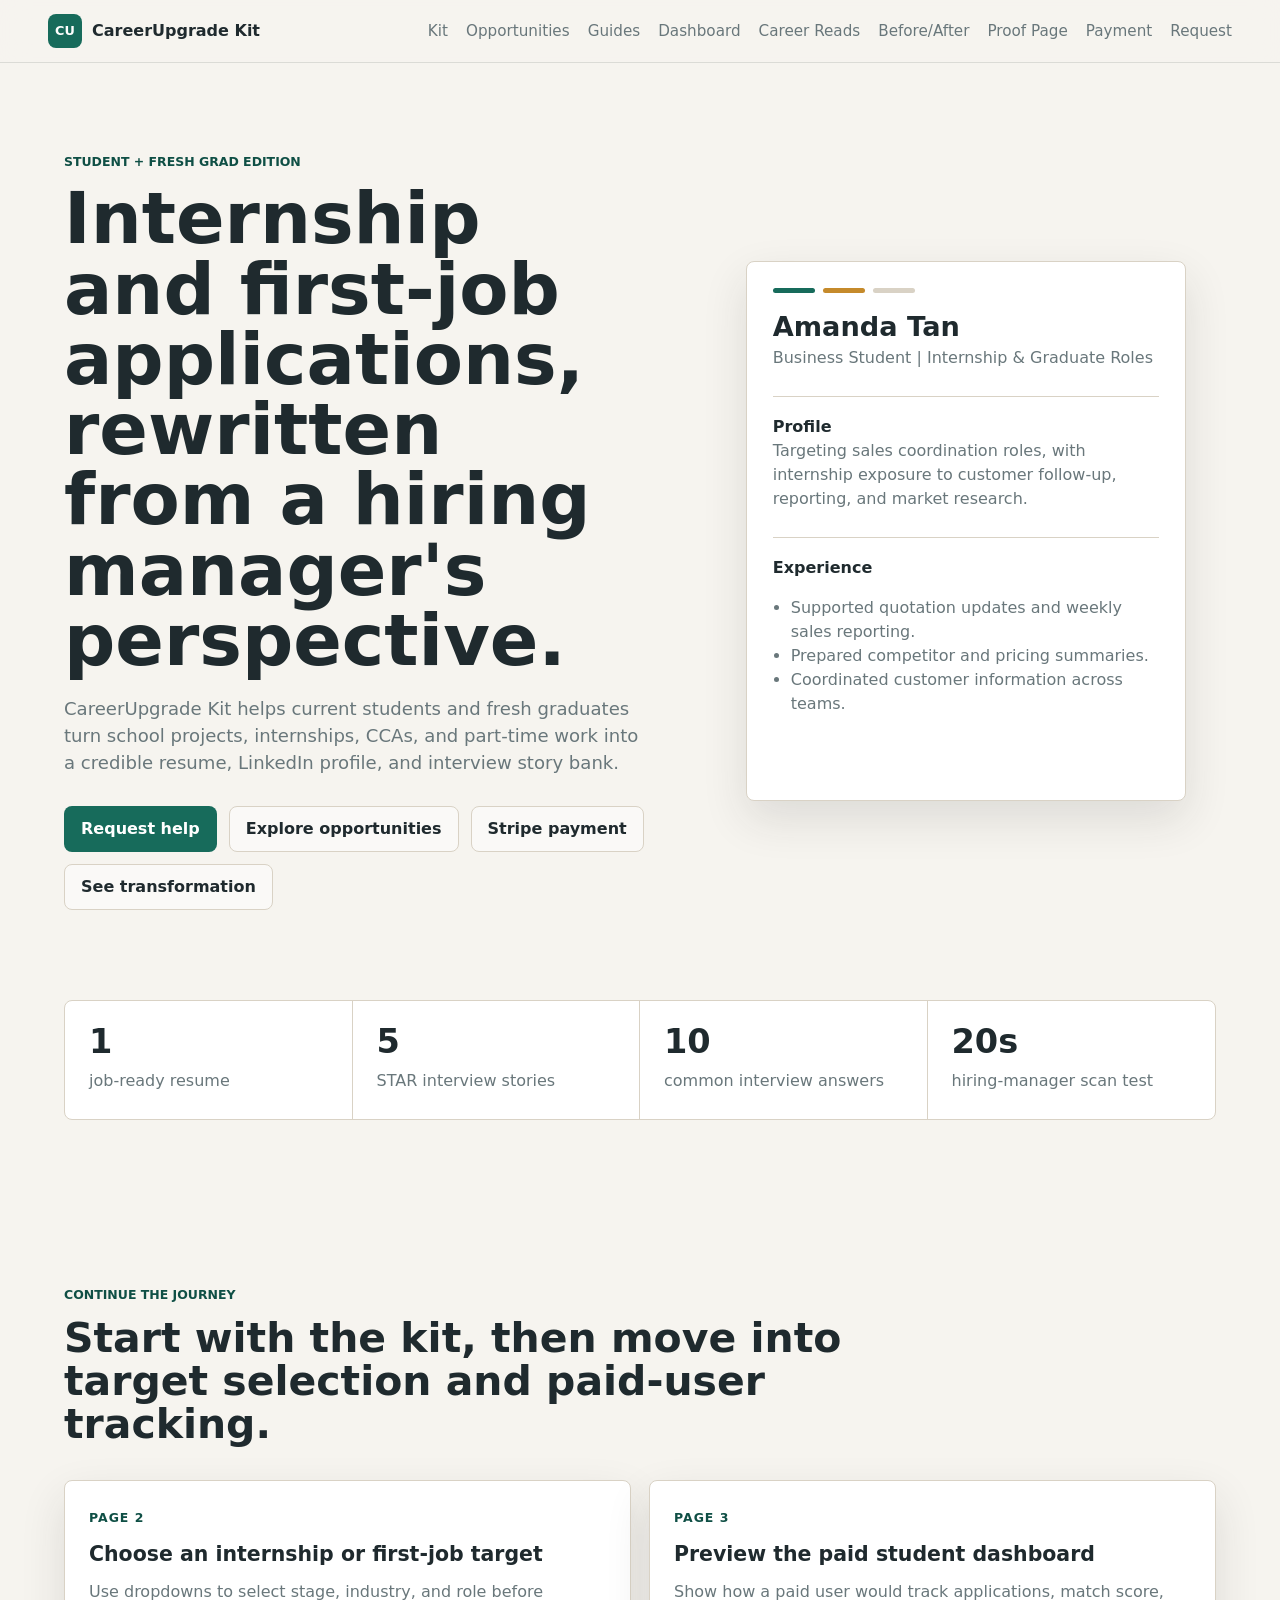
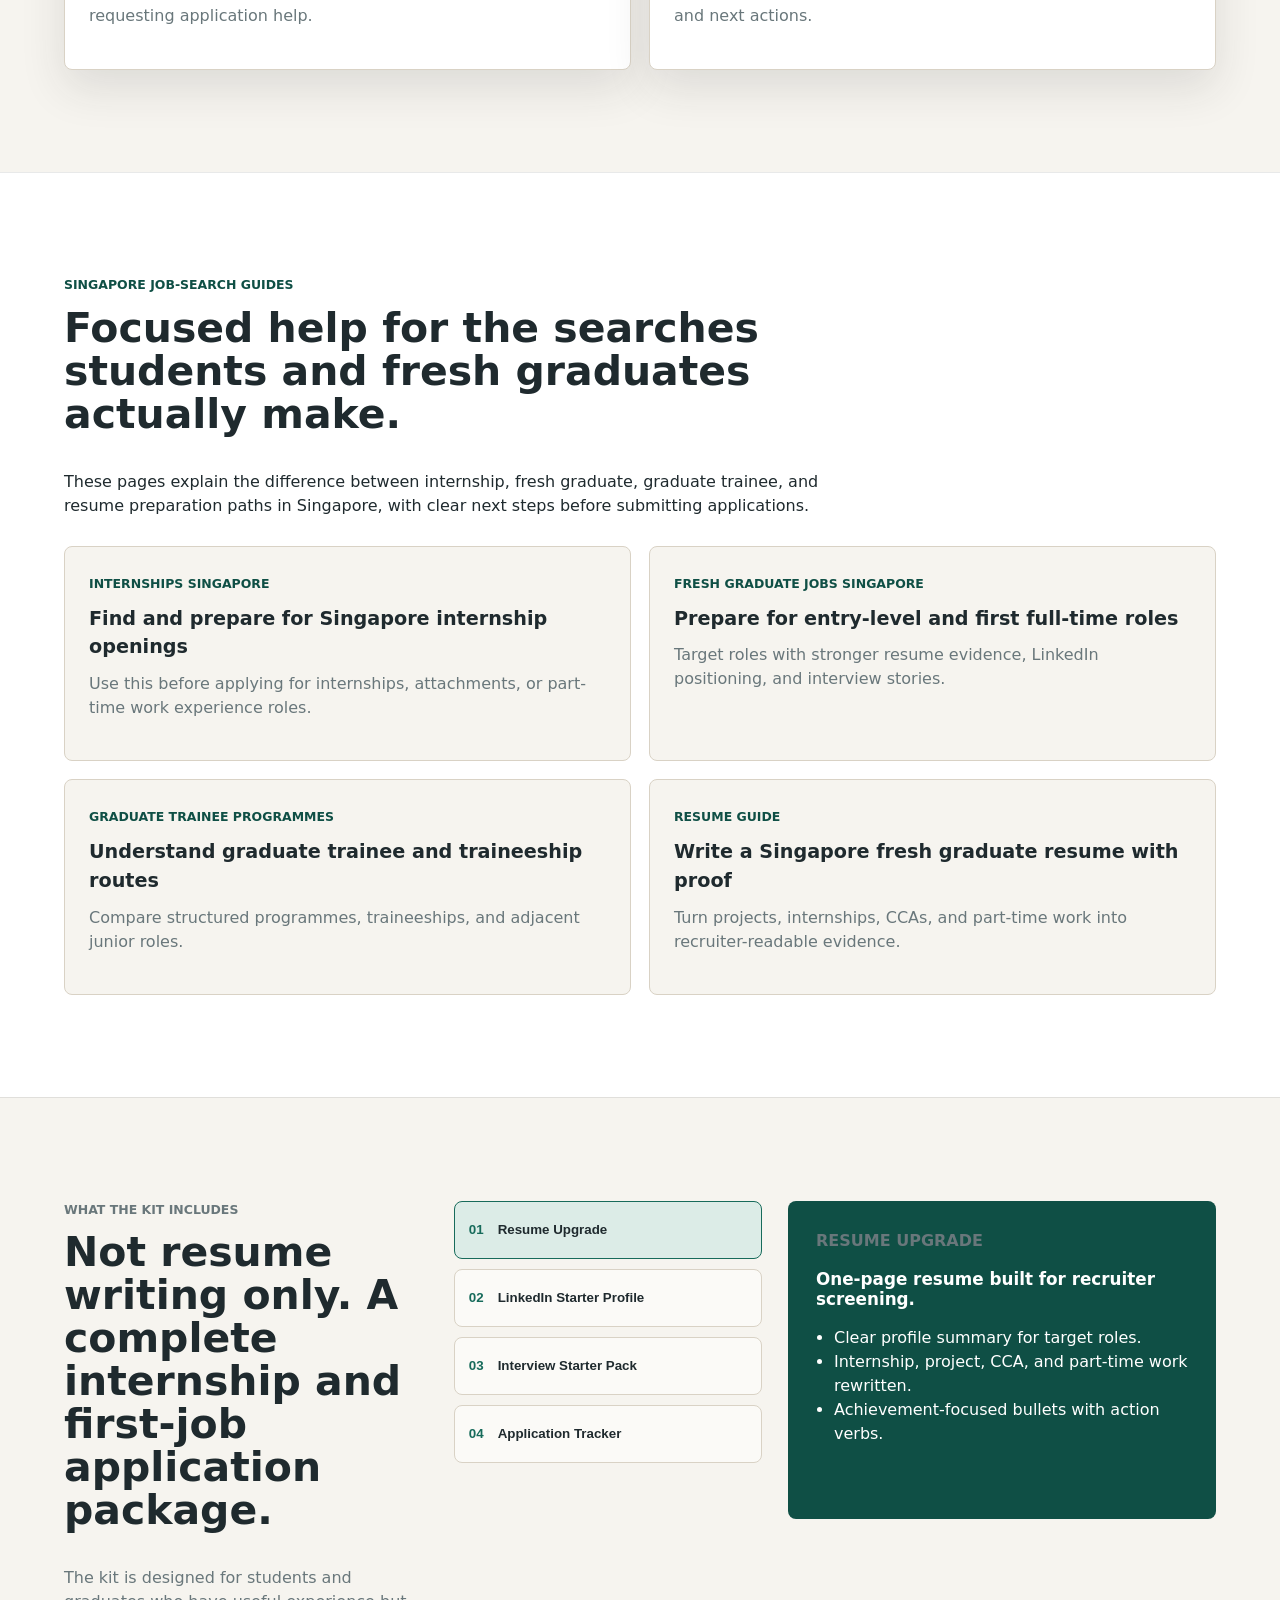
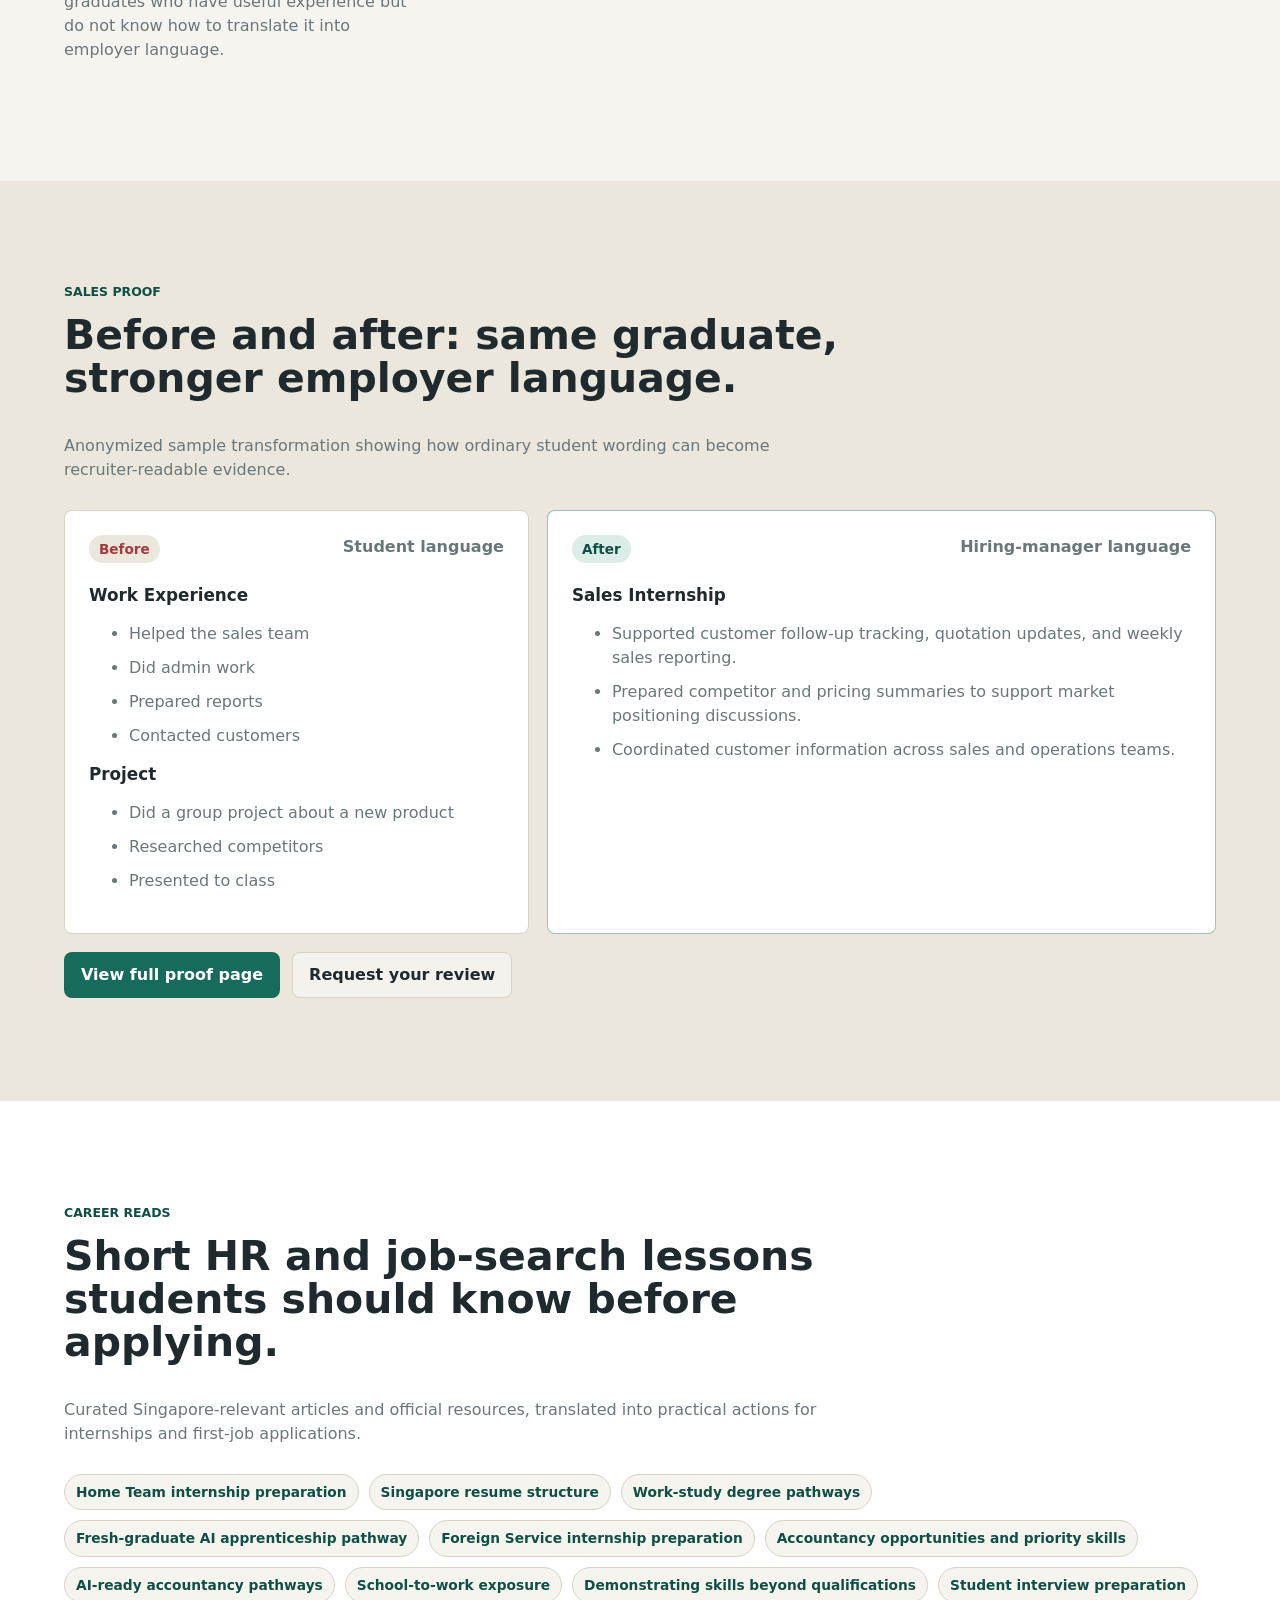
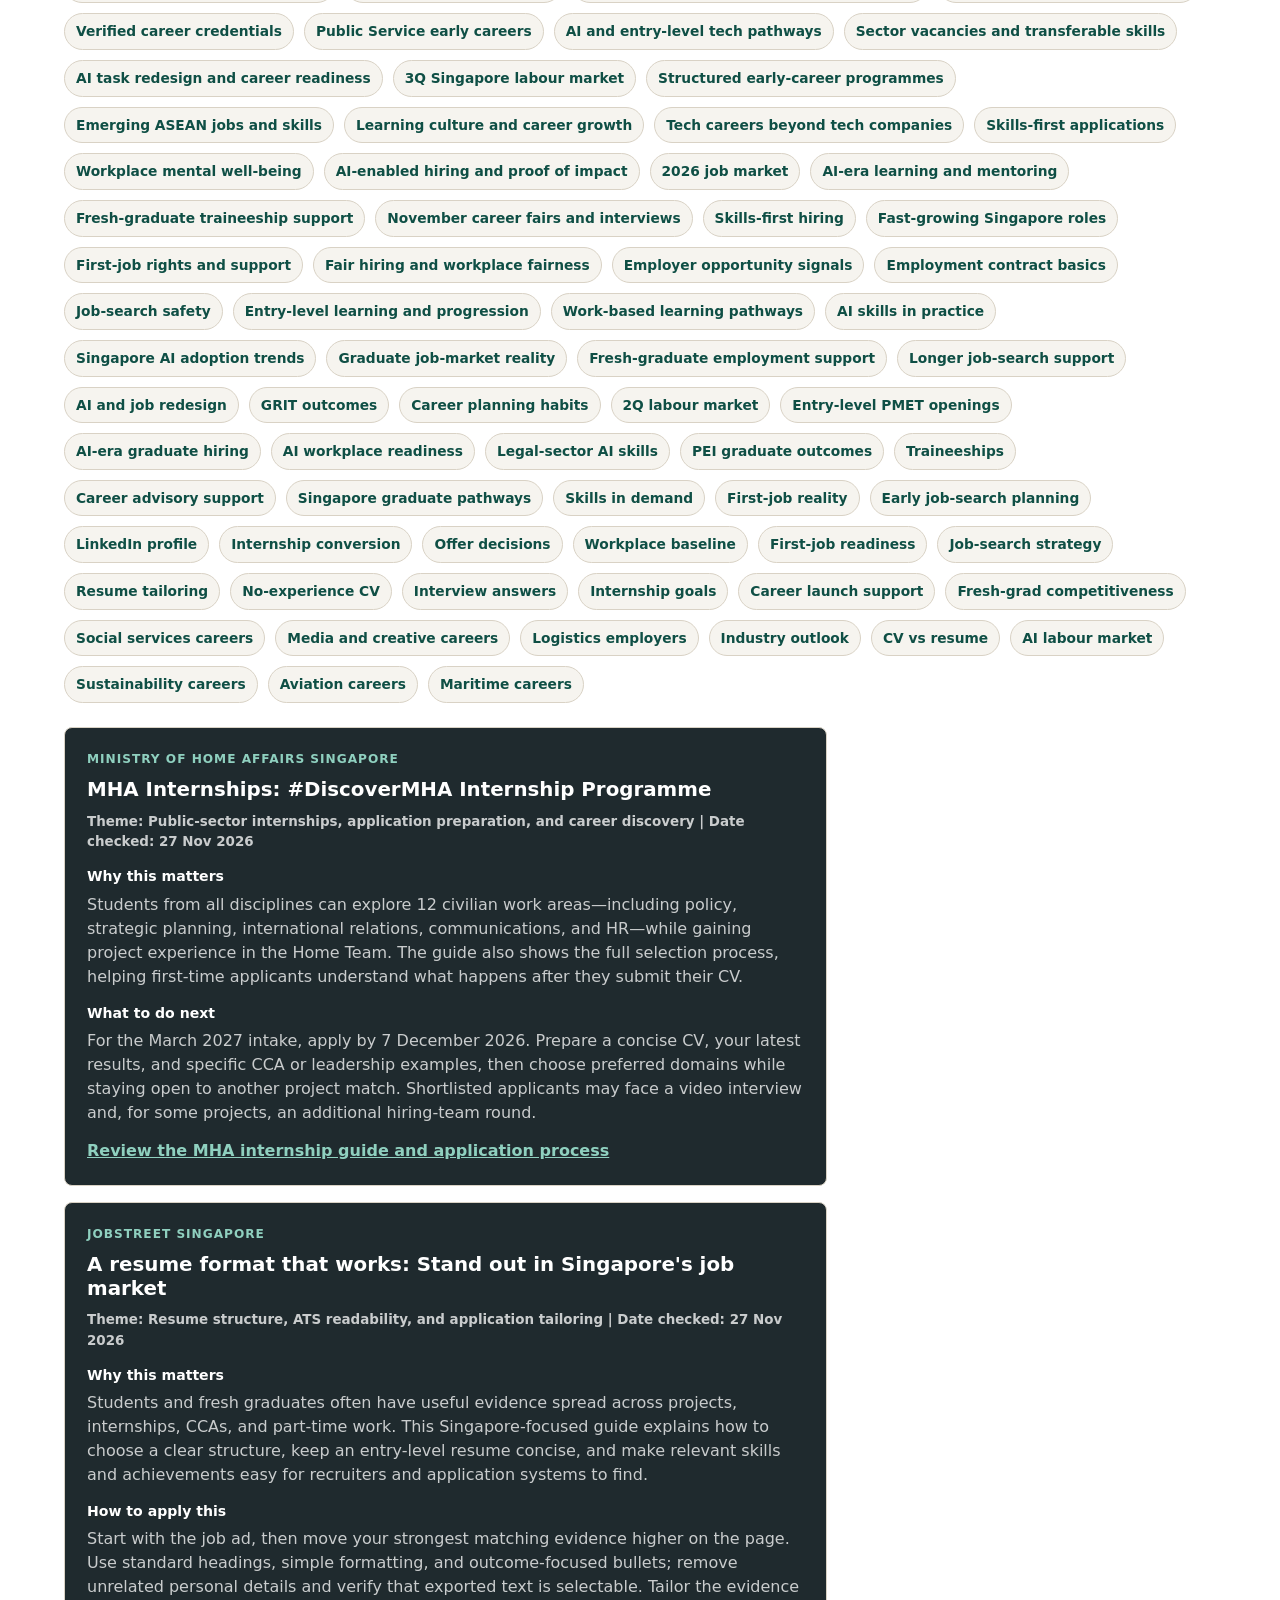
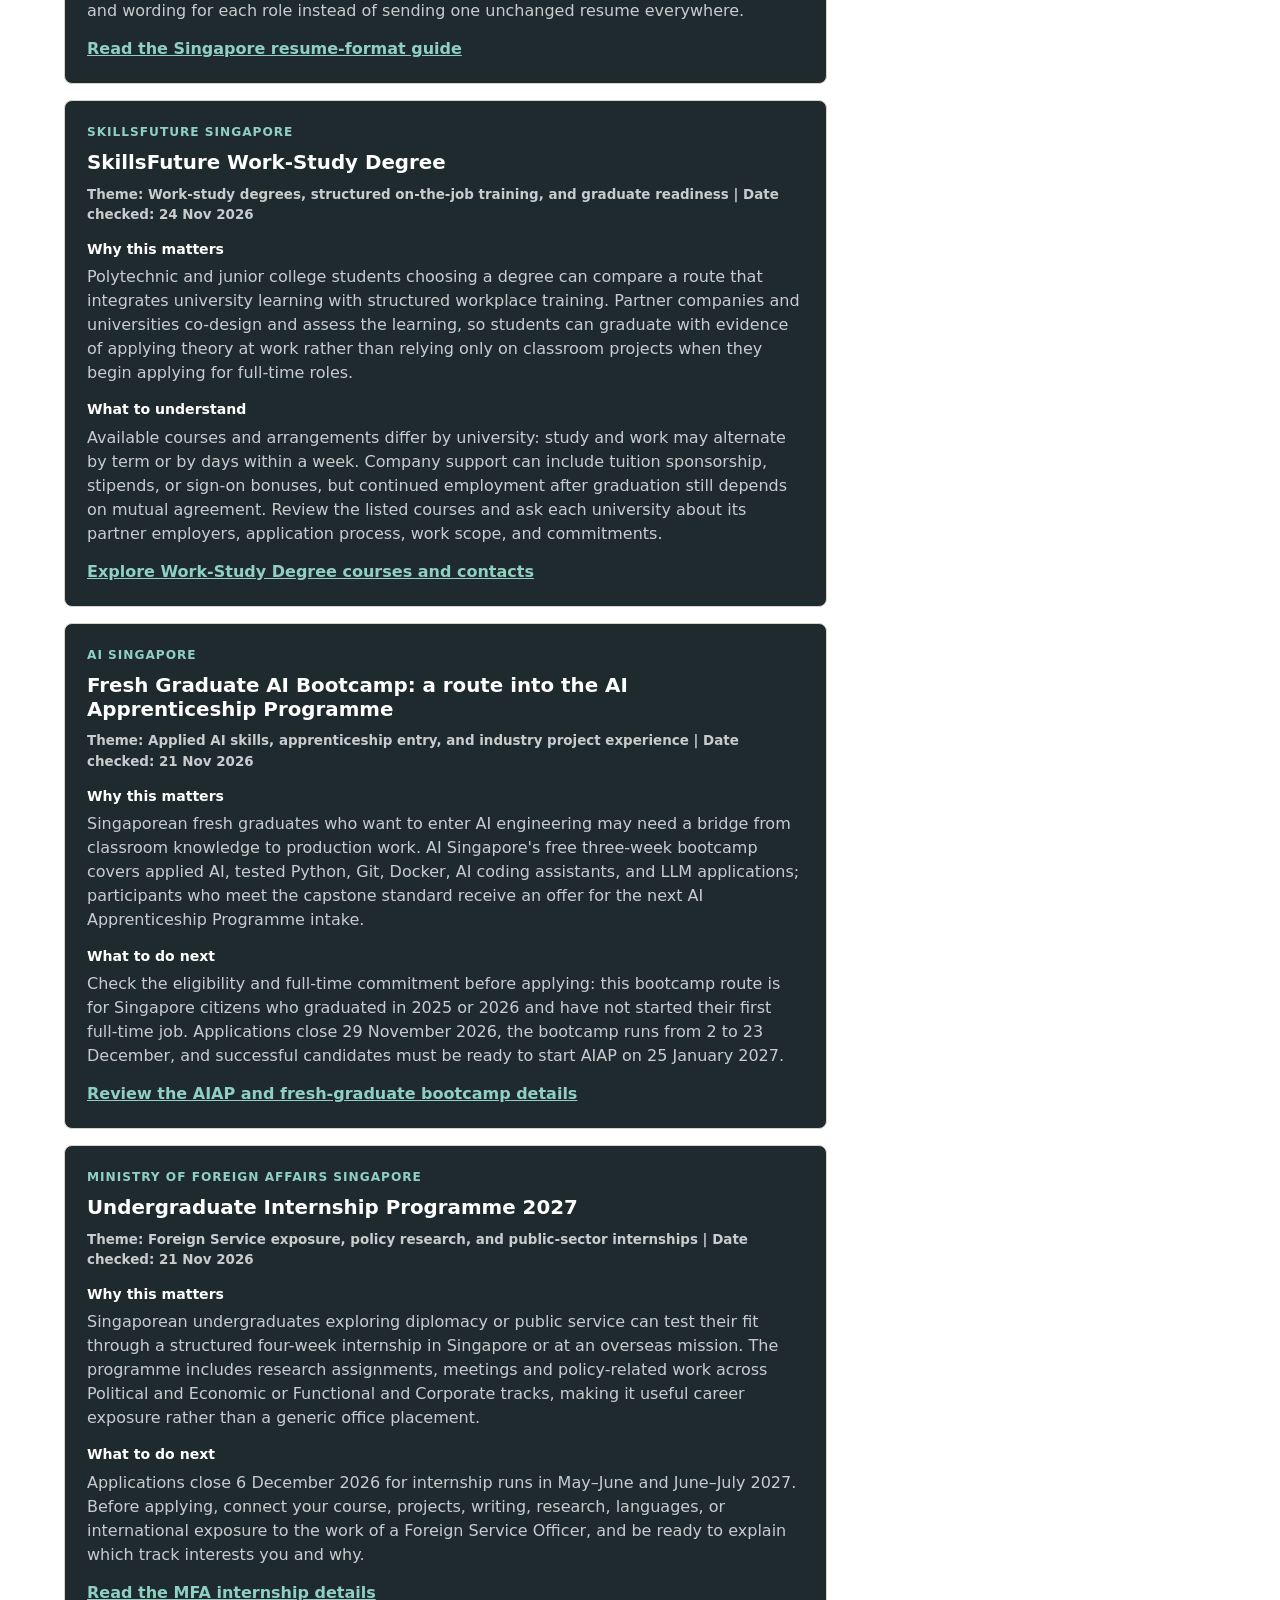
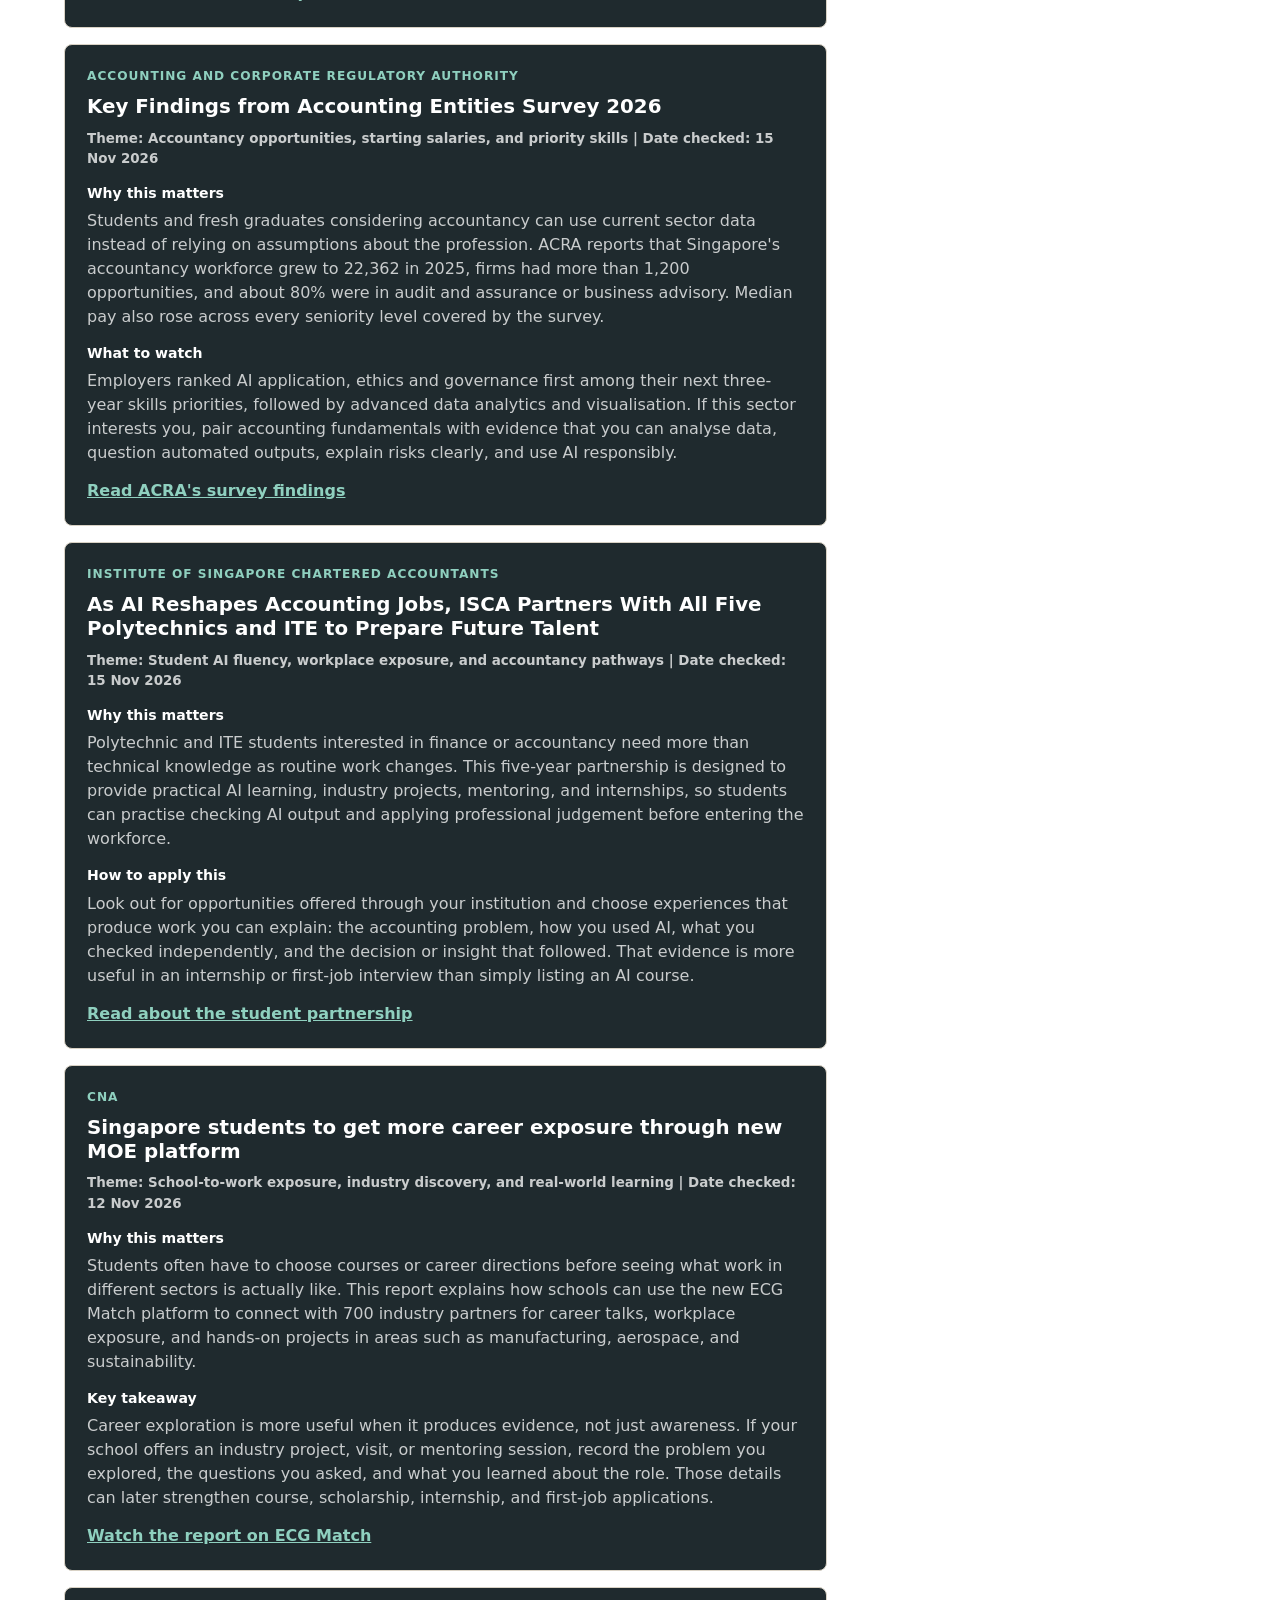
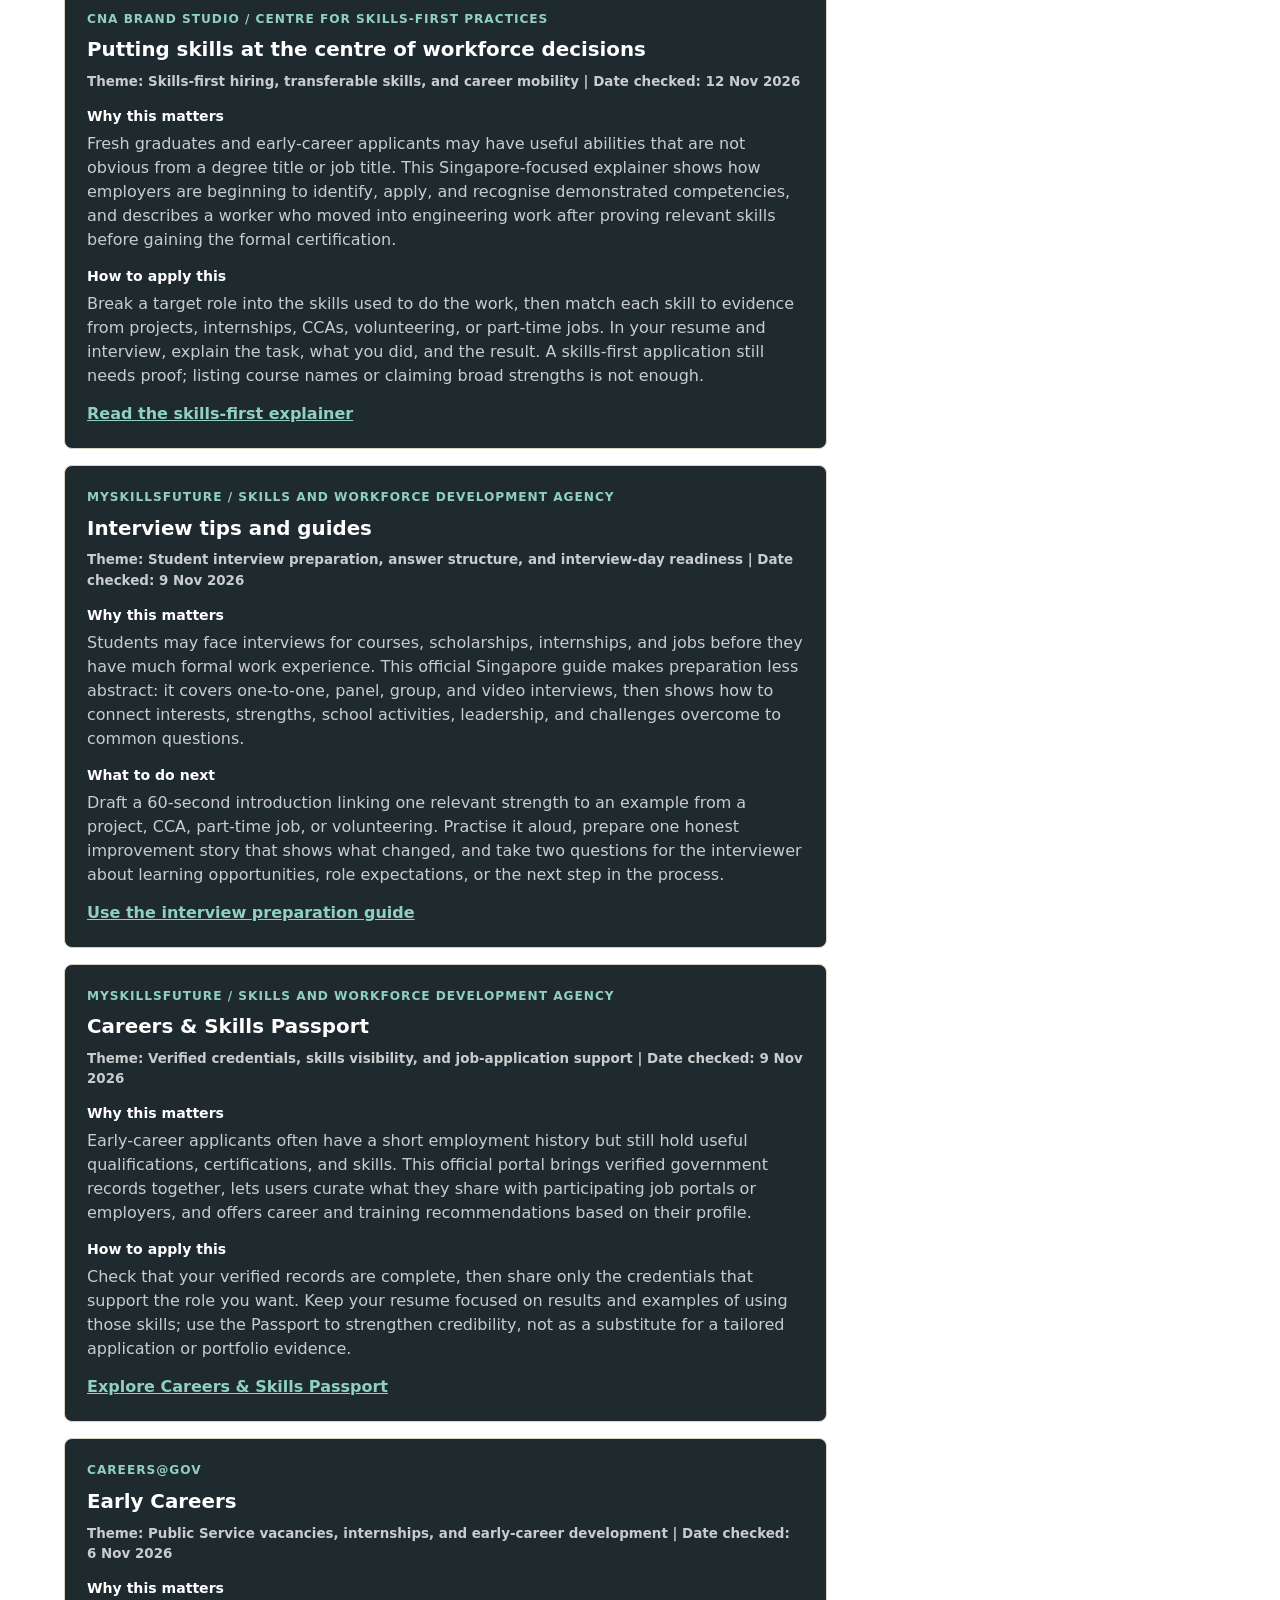
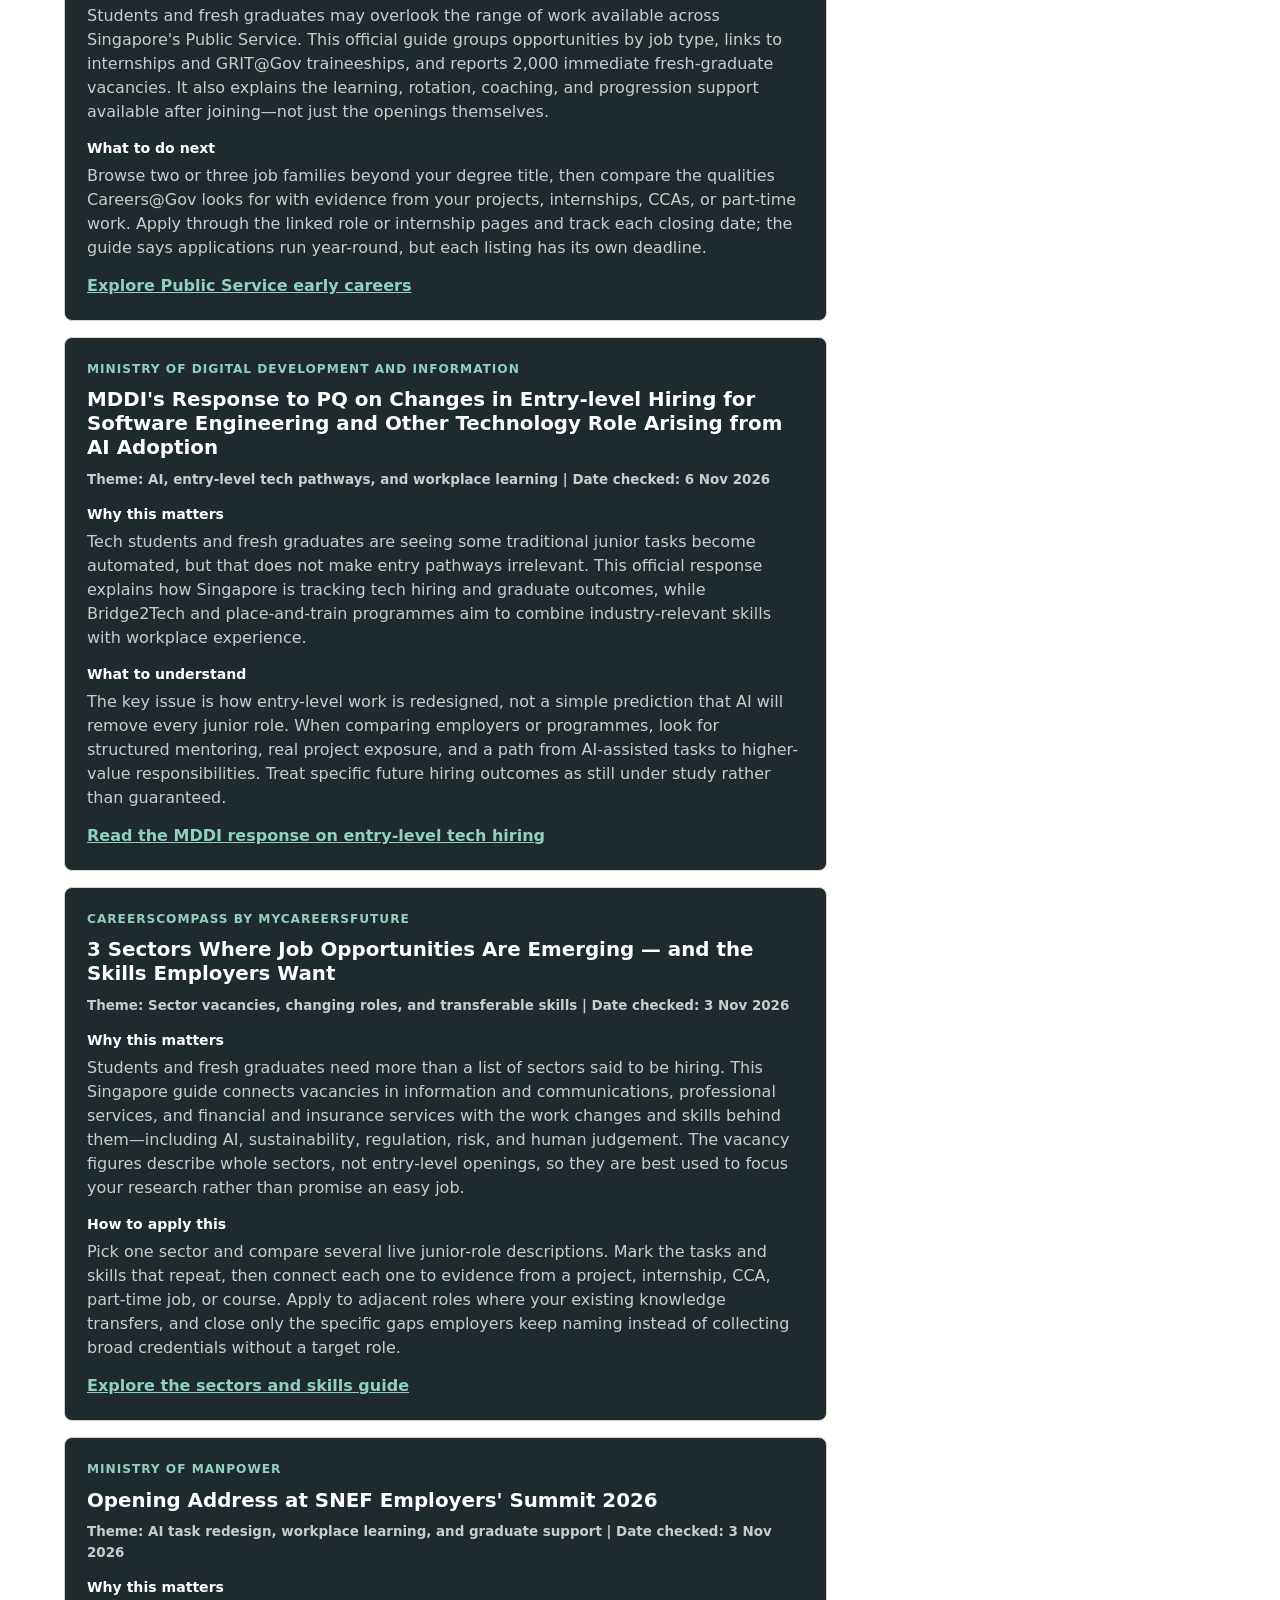
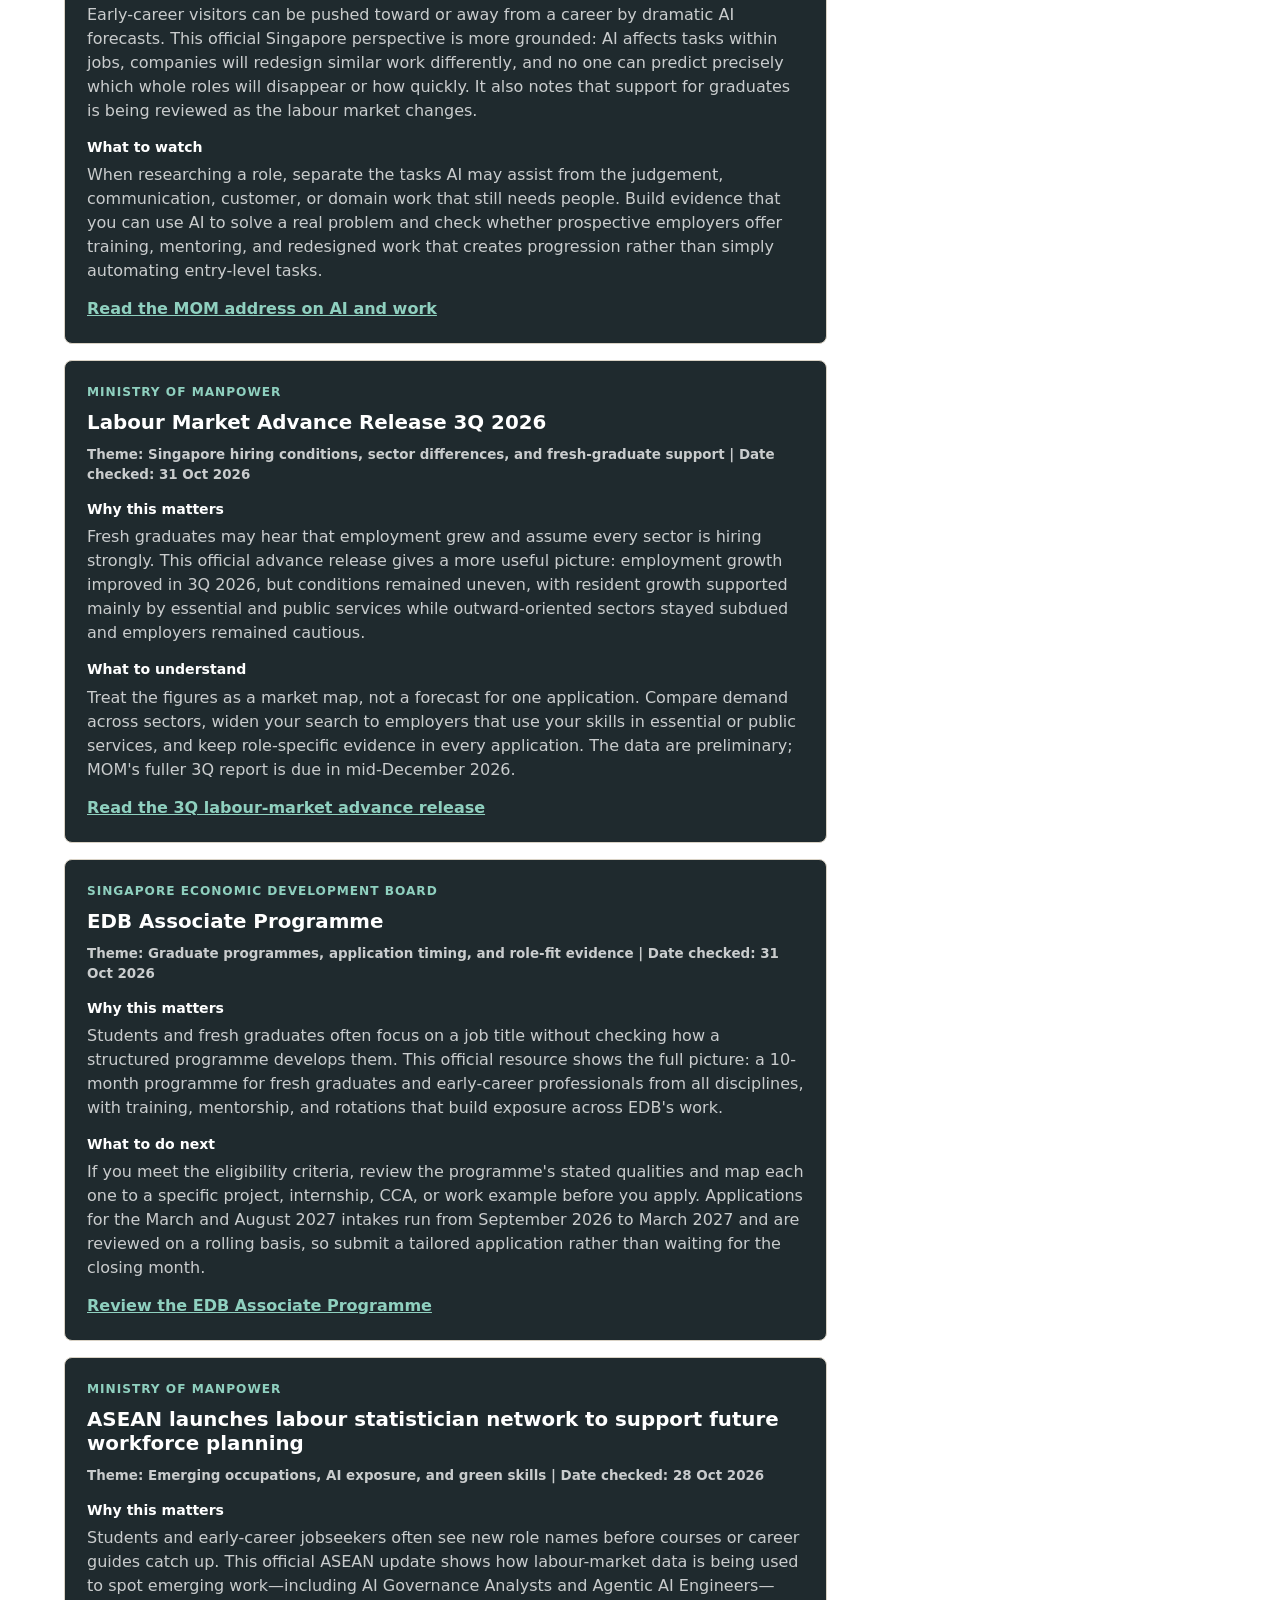
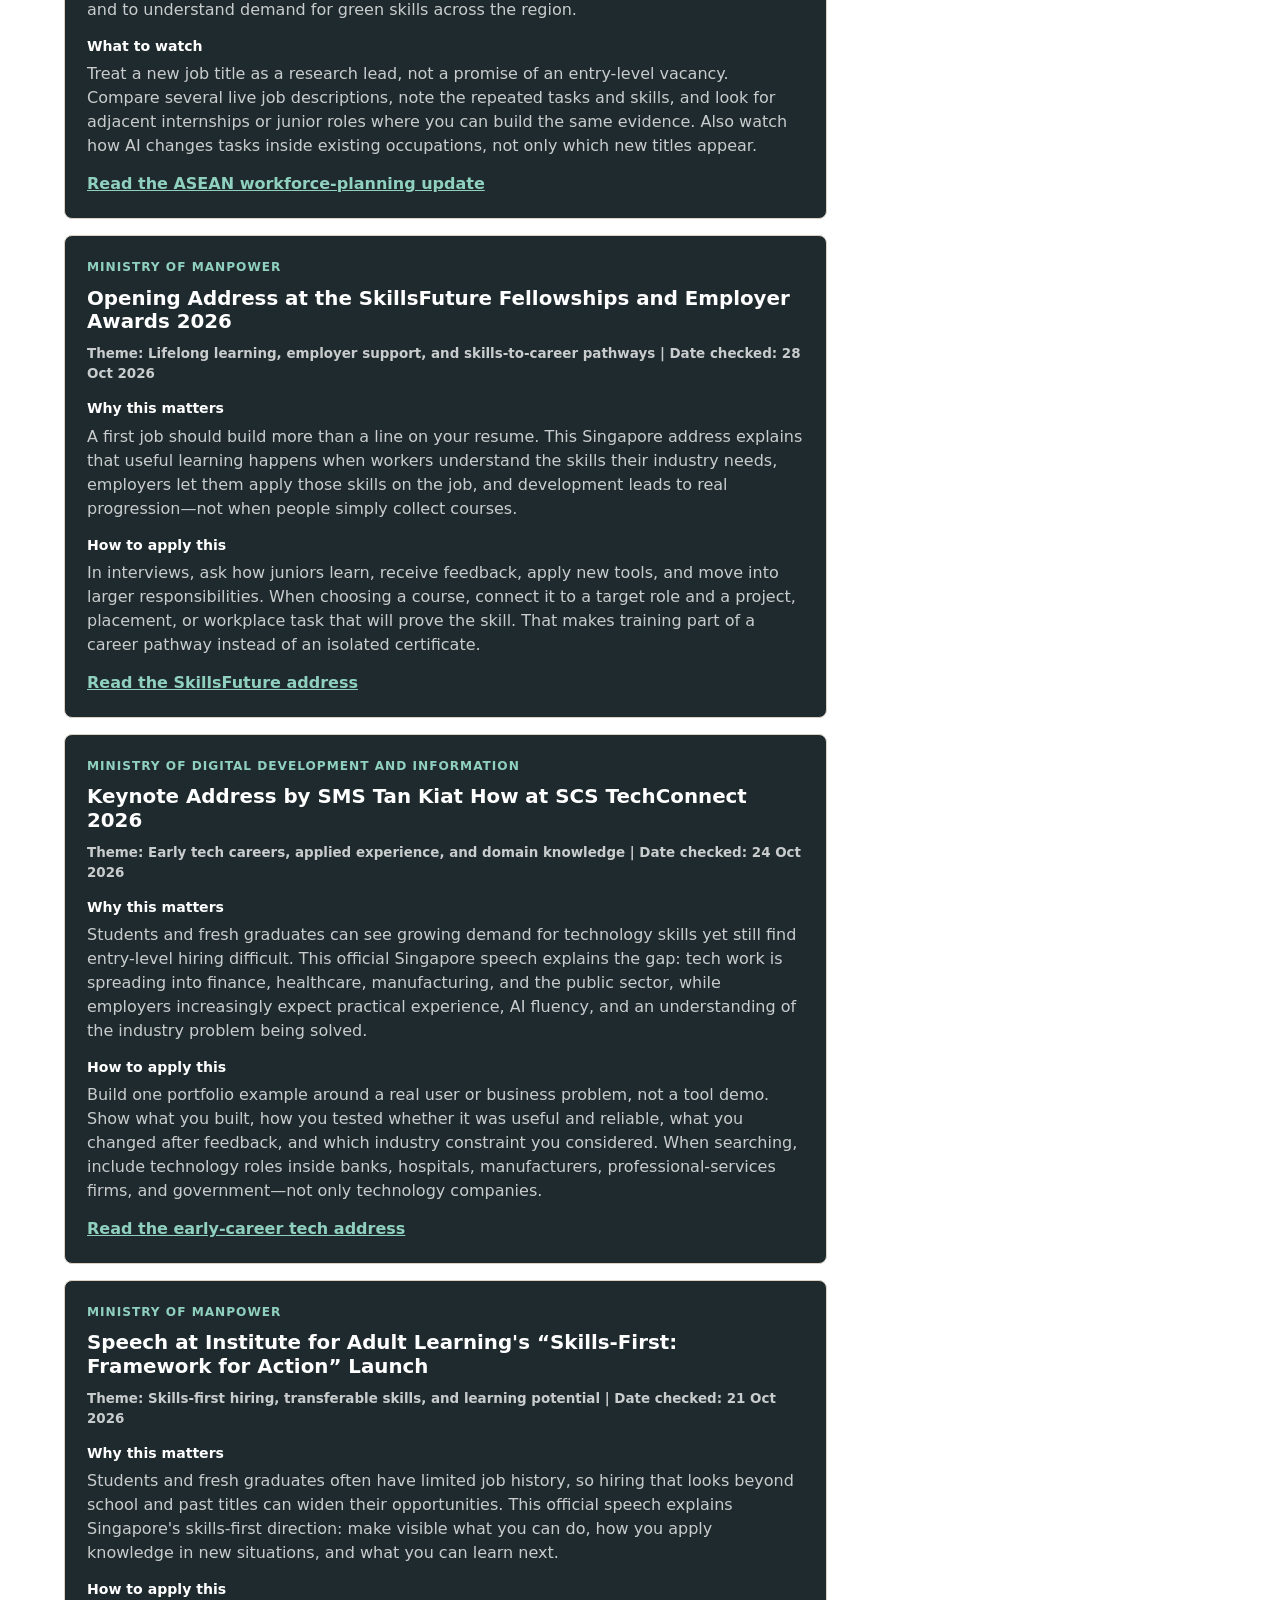
==== commit 10075a8f: "Add internship and resume career reads" ====
--- a/index.html
+++ b/index.html
@@ -294,6 +294,8 @@
           </p>
         </div>
         <div class="insight-strip" aria-label="Career reading focus areas">
+          <span>Home Team internship preparation</span>
+          <span>Singapore resume structure</span>
           <span>Work-study degree pathways</span>
           <span>Fresh-graduate AI apprenticeship pathway</span>
           <span>Foreign Service internship preparation</span>
@@ -371,6 +373,54 @@
           <span>Maritime careers</span>
         </div>
         <div class="article-grid">
+          <article class="article-card featured">
+            <span class="article-source">Ministry of Home Affairs Singapore</span>
+            <h3>MHA Internships: #DiscoverMHA Internship Programme</h3>
+            <p class="article-meta">Theme: Public-sector internships, application preparation, and career discovery | Date checked: 27 Nov 2026</p>
+            <div class="article-note">
+              <strong>Why this matters</strong>
+              <p>
+                Students from all disciplines can explore 12 civilian work areas—including policy,
+                strategic planning, international relations, communications, and HR—while gaining
+                project experience in the Home Team. The guide also shows the full selection process,
+                helping first-time applicants understand what happens after they submit their CV.
+              </p>
+            </div>
+            <div class="article-note">
+              <strong>What to do next</strong>
+              <p>
+                For the March 2027 intake, apply by 7 December 2026. Prepare a concise CV, your latest
+                results, and specific CCA or leadership examples, then choose preferred domains while
+                staying open to another project match. Shortlisted applicants may face a video interview
+                and, for some projects, an additional hiring-team round.
+              </p>
+            </div>
+            <a class="text-button" href="https://www.mha.gov.sg/careers/internships/" target="_blank" rel="noopener">Review the MHA internship guide and application process</a>
+          </article>
+          <article class="article-card featured">
+            <span class="article-source">Jobstreet Singapore</span>
+            <h3>A resume format that works: Stand out in Singapore's job market</h3>
+            <p class="article-meta">Theme: Resume structure, ATS readability, and application tailoring | Date checked: 27 Nov 2026</p>
+            <div class="article-note">
+              <strong>Why this matters</strong>
+              <p>
+                Students and fresh graduates often have useful evidence spread across projects,
+                internships, CCAs, and part-time work. This Singapore-focused guide explains how to
+                choose a clear structure, keep an entry-level resume concise, and make relevant skills
+                and achievements easy for recruiters and application systems to find.
+              </p>
+            </div>
+            <div class="article-note">
+              <strong>How to apply this</strong>
+              <p>
+                Start with the job ad, then move your strongest matching evidence higher on the page.
+                Use standard headings, simple formatting, and outcome-focused bullets; remove unrelated
+                personal details and verify that exported text is selectable. Tailor the evidence and
+                wording for each role instead of sending one unchanged resume everywhere.
+              </p>
+            </div>
+            <a class="text-button" href="https://sg.jobstreet.com/career-advice/article/resume-format" target="_blank" rel="noopener">Read the Singapore resume-format guide</a>
+          </article>
           <article class="article-card featured">
             <span class="article-source">SkillsFuture Singapore</span>
             <h3>SkillsFuture Work-Study Degree</h3>
